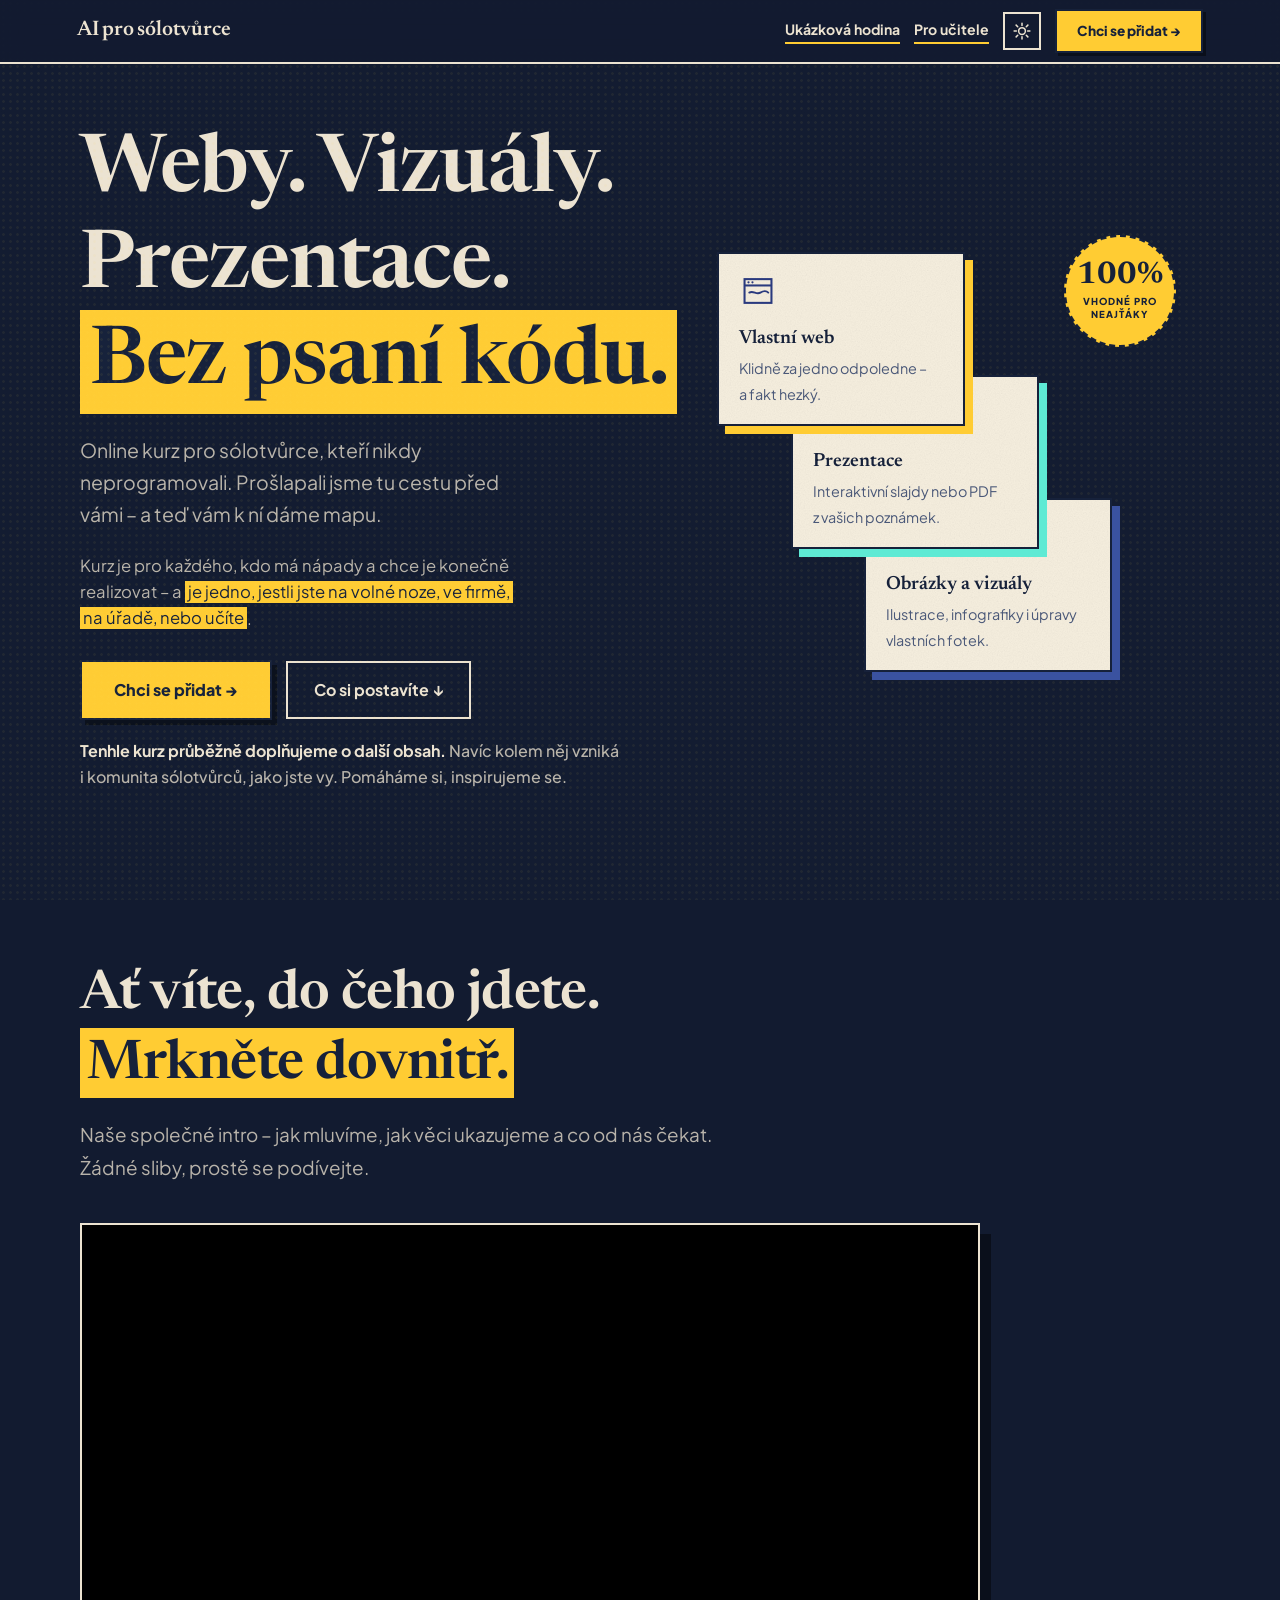
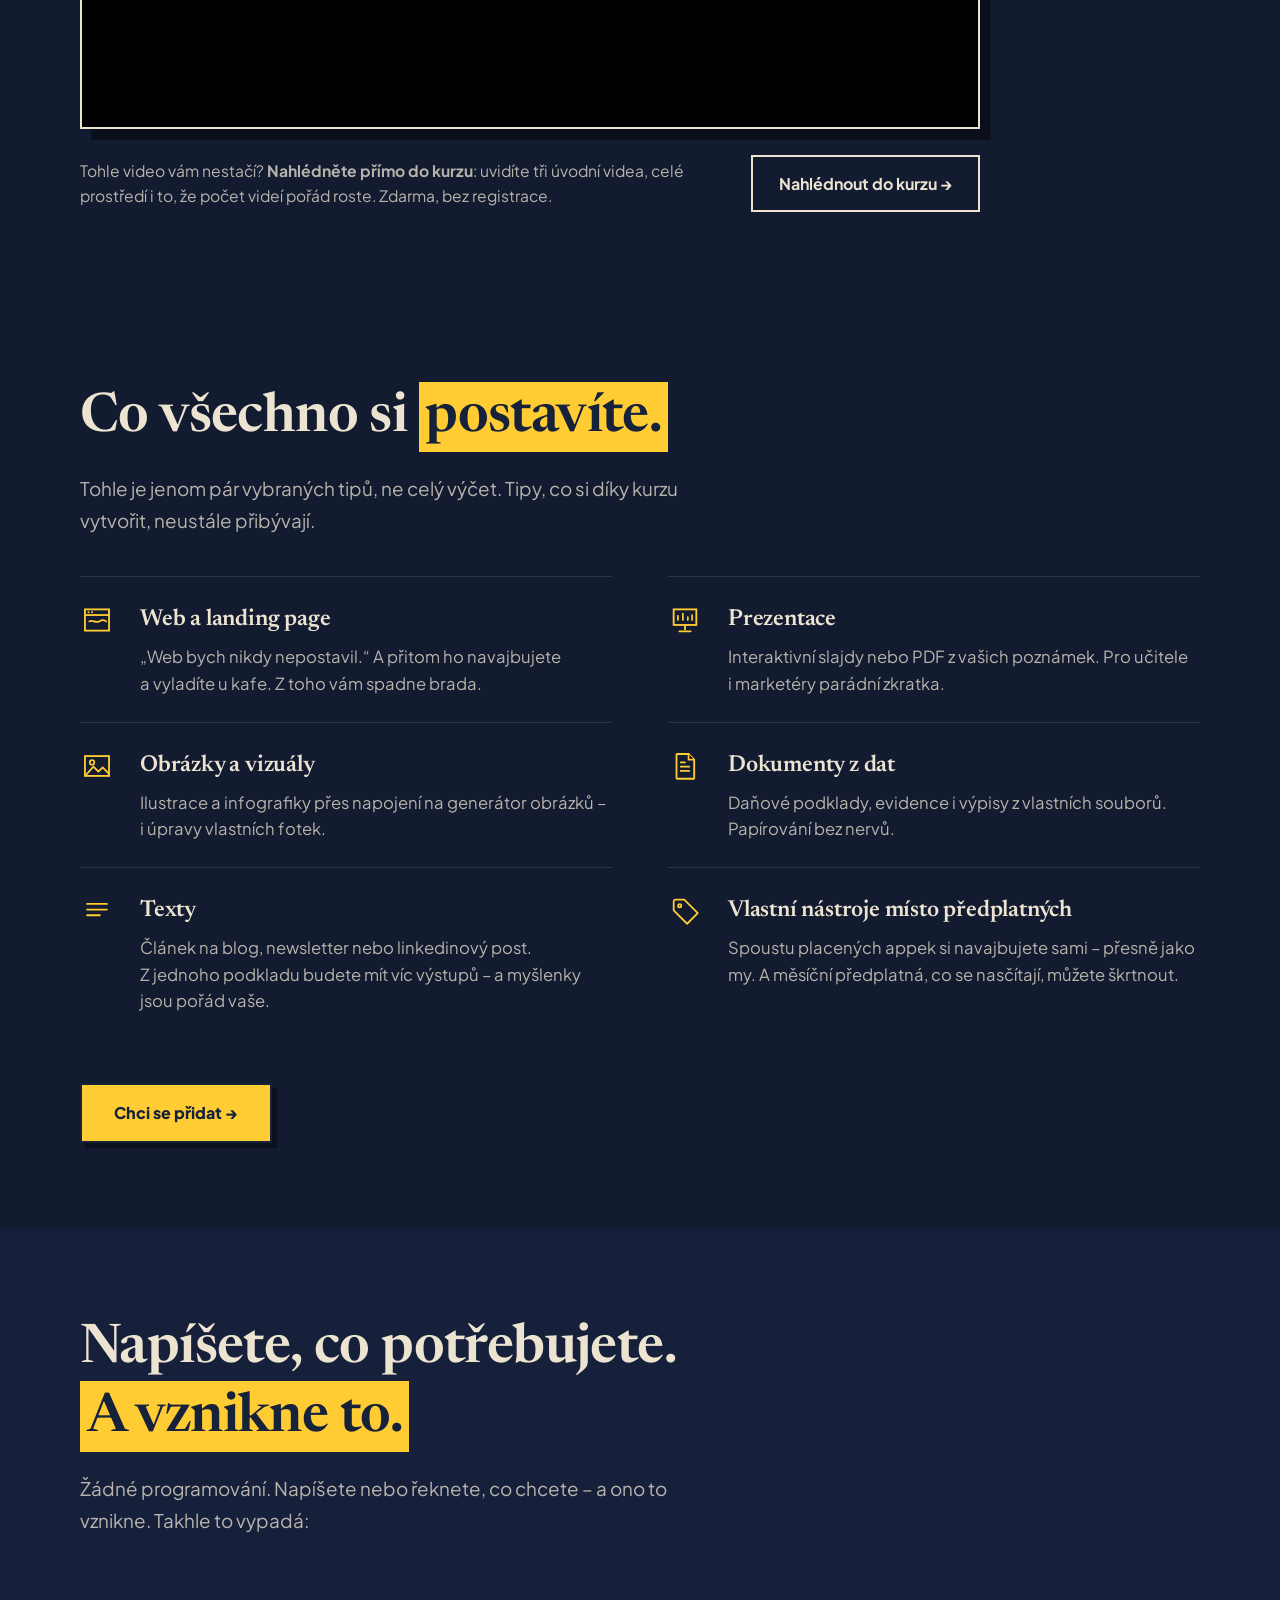
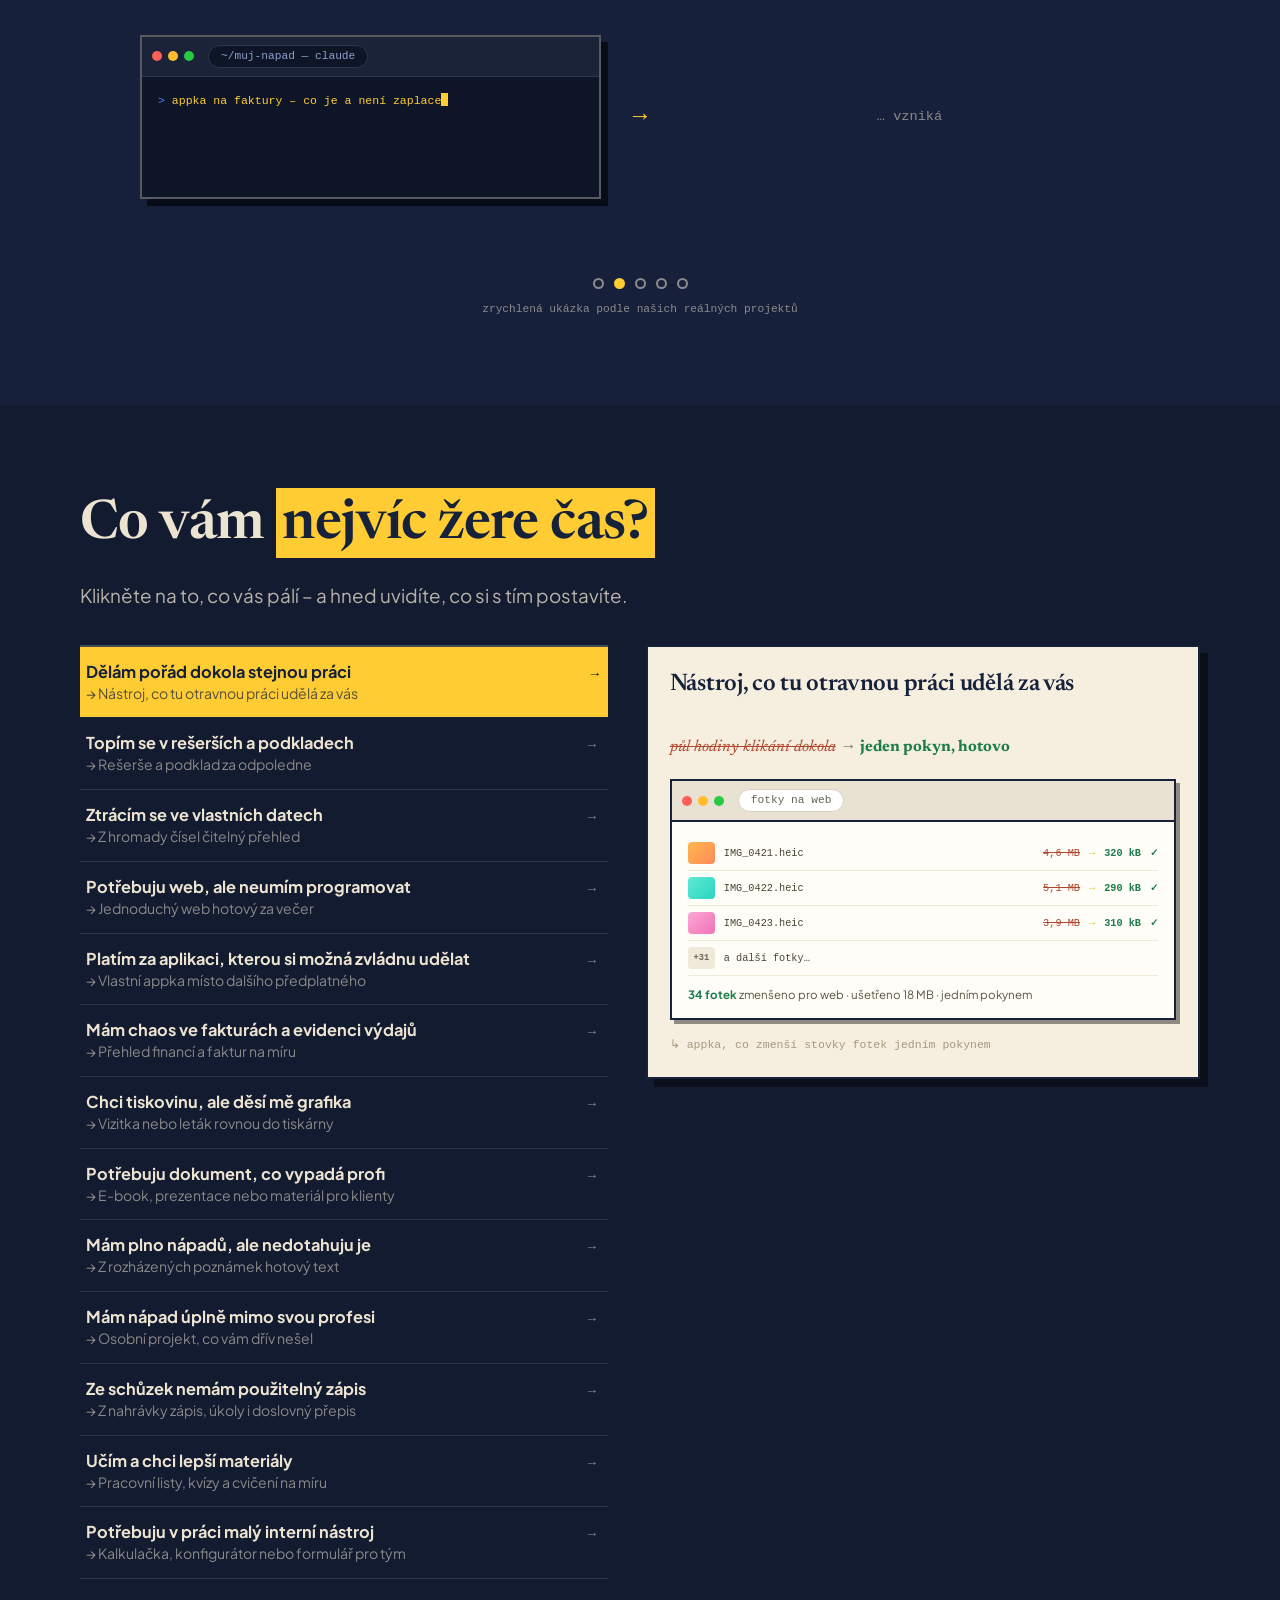
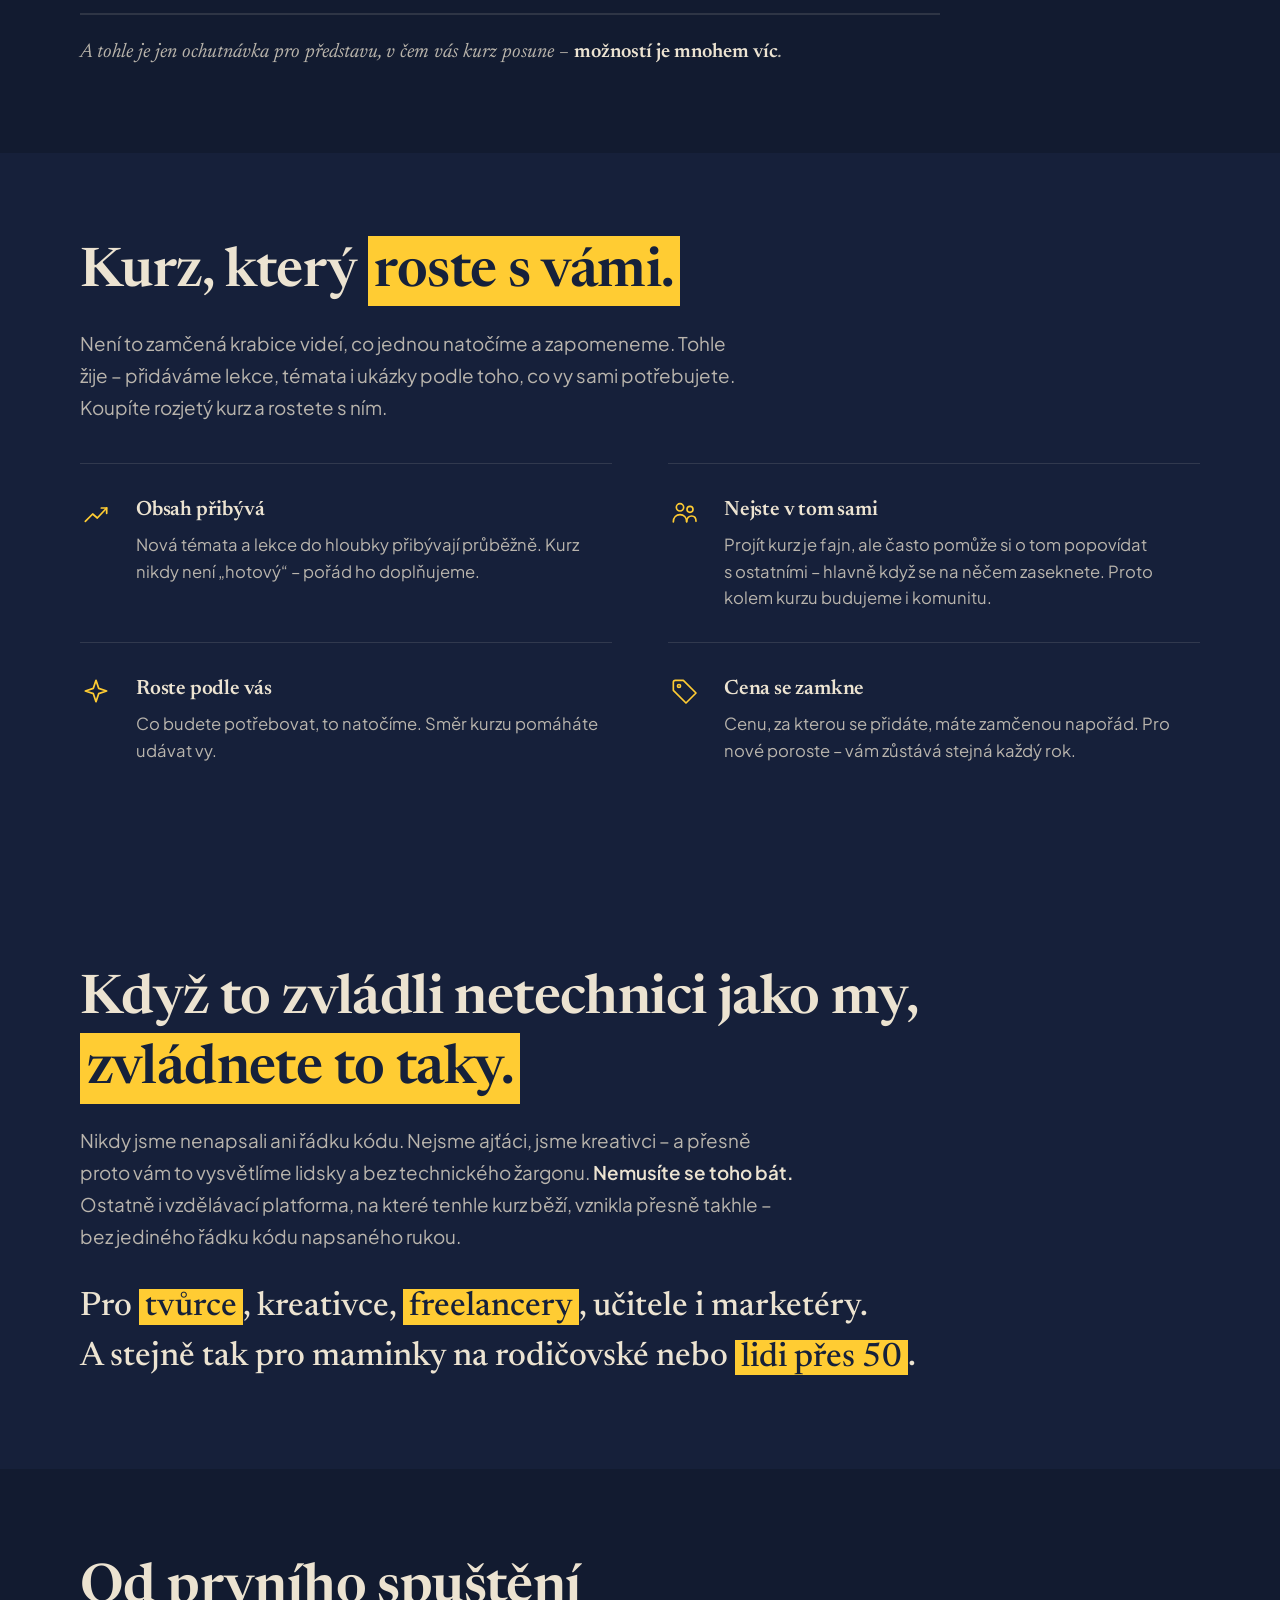
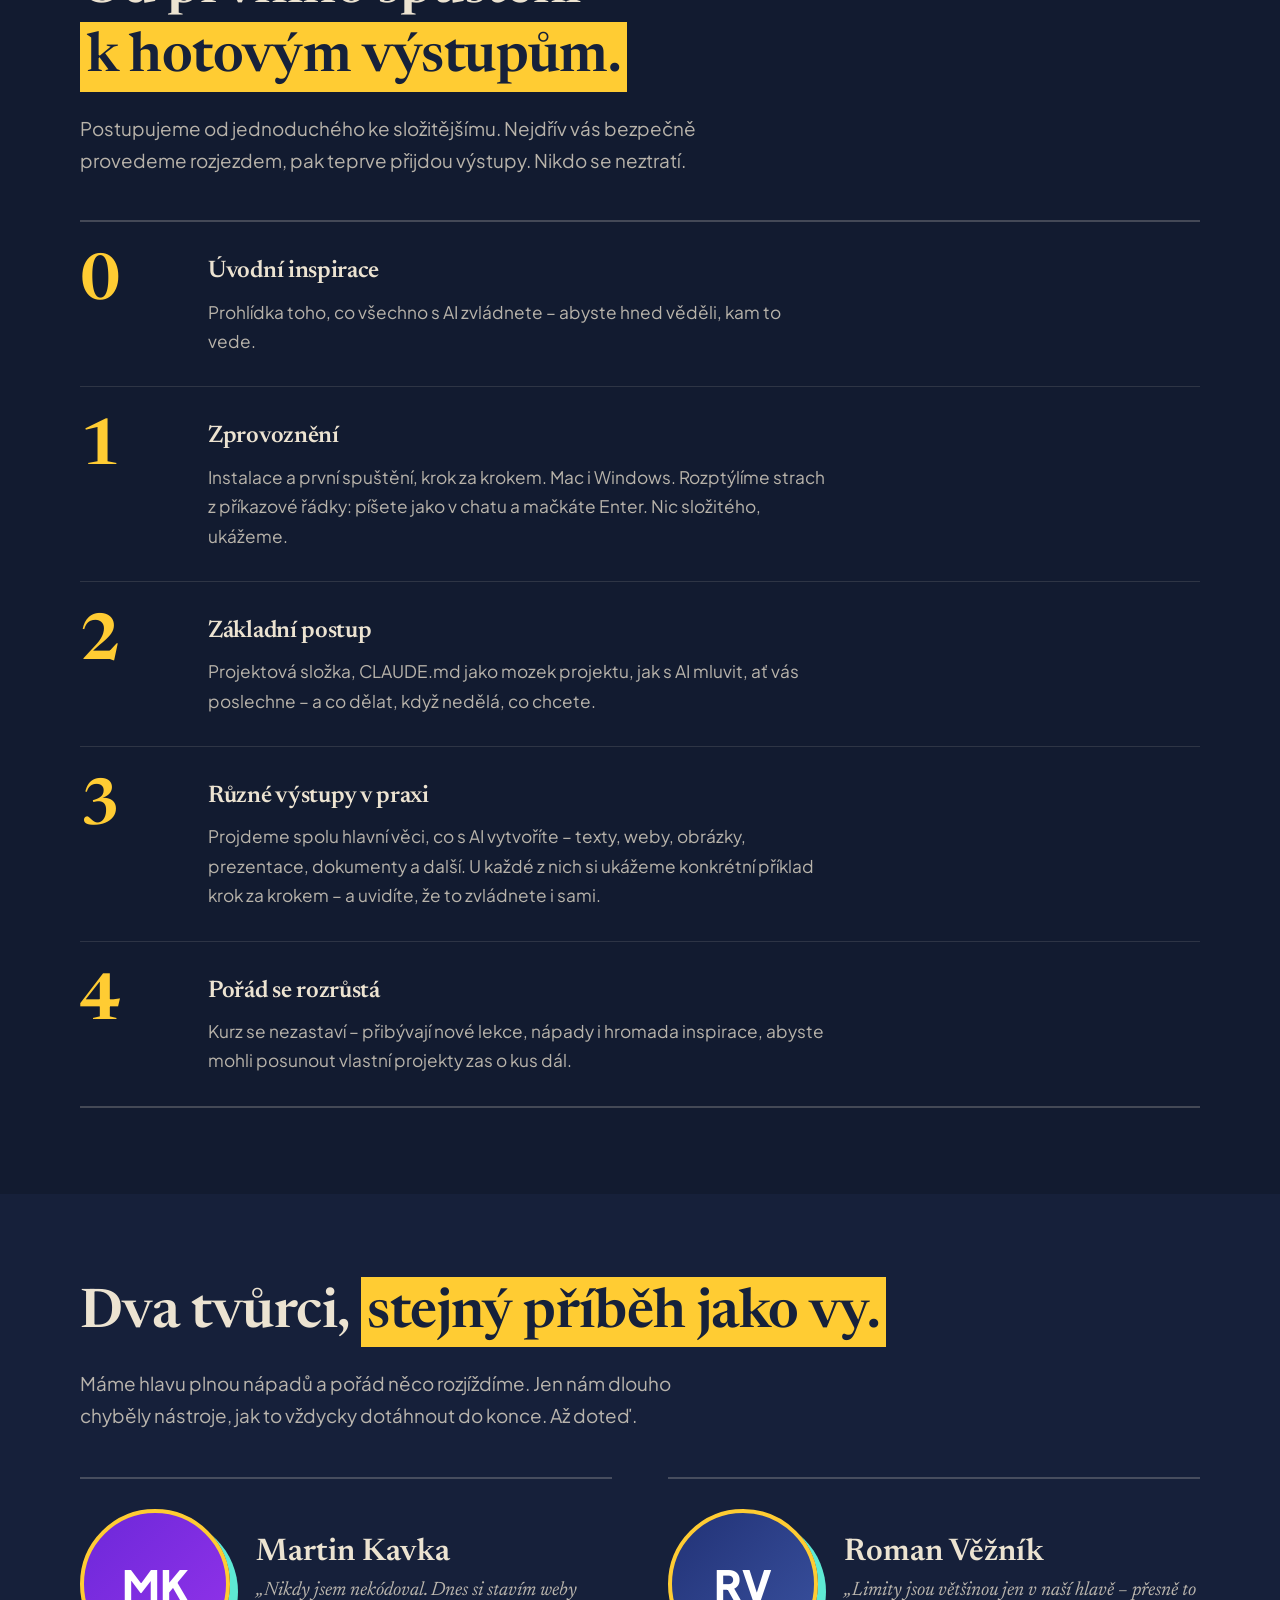
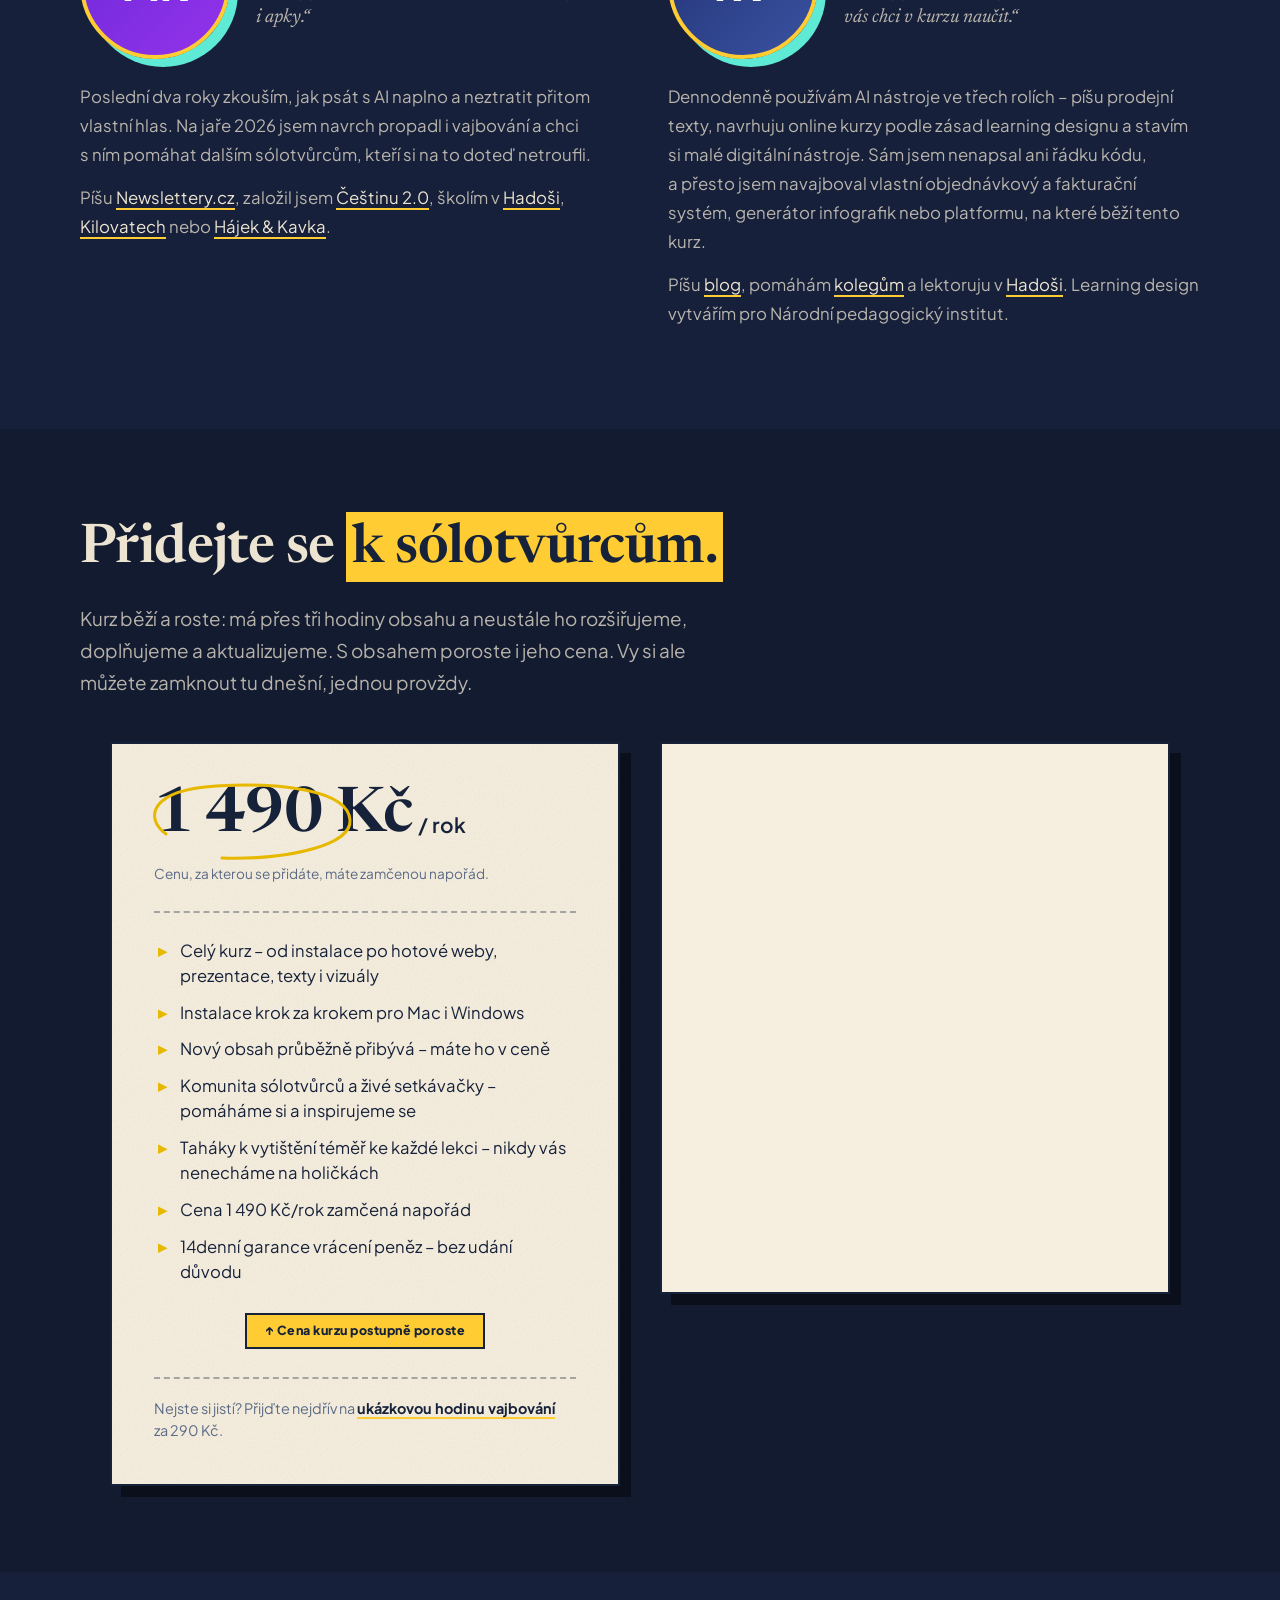
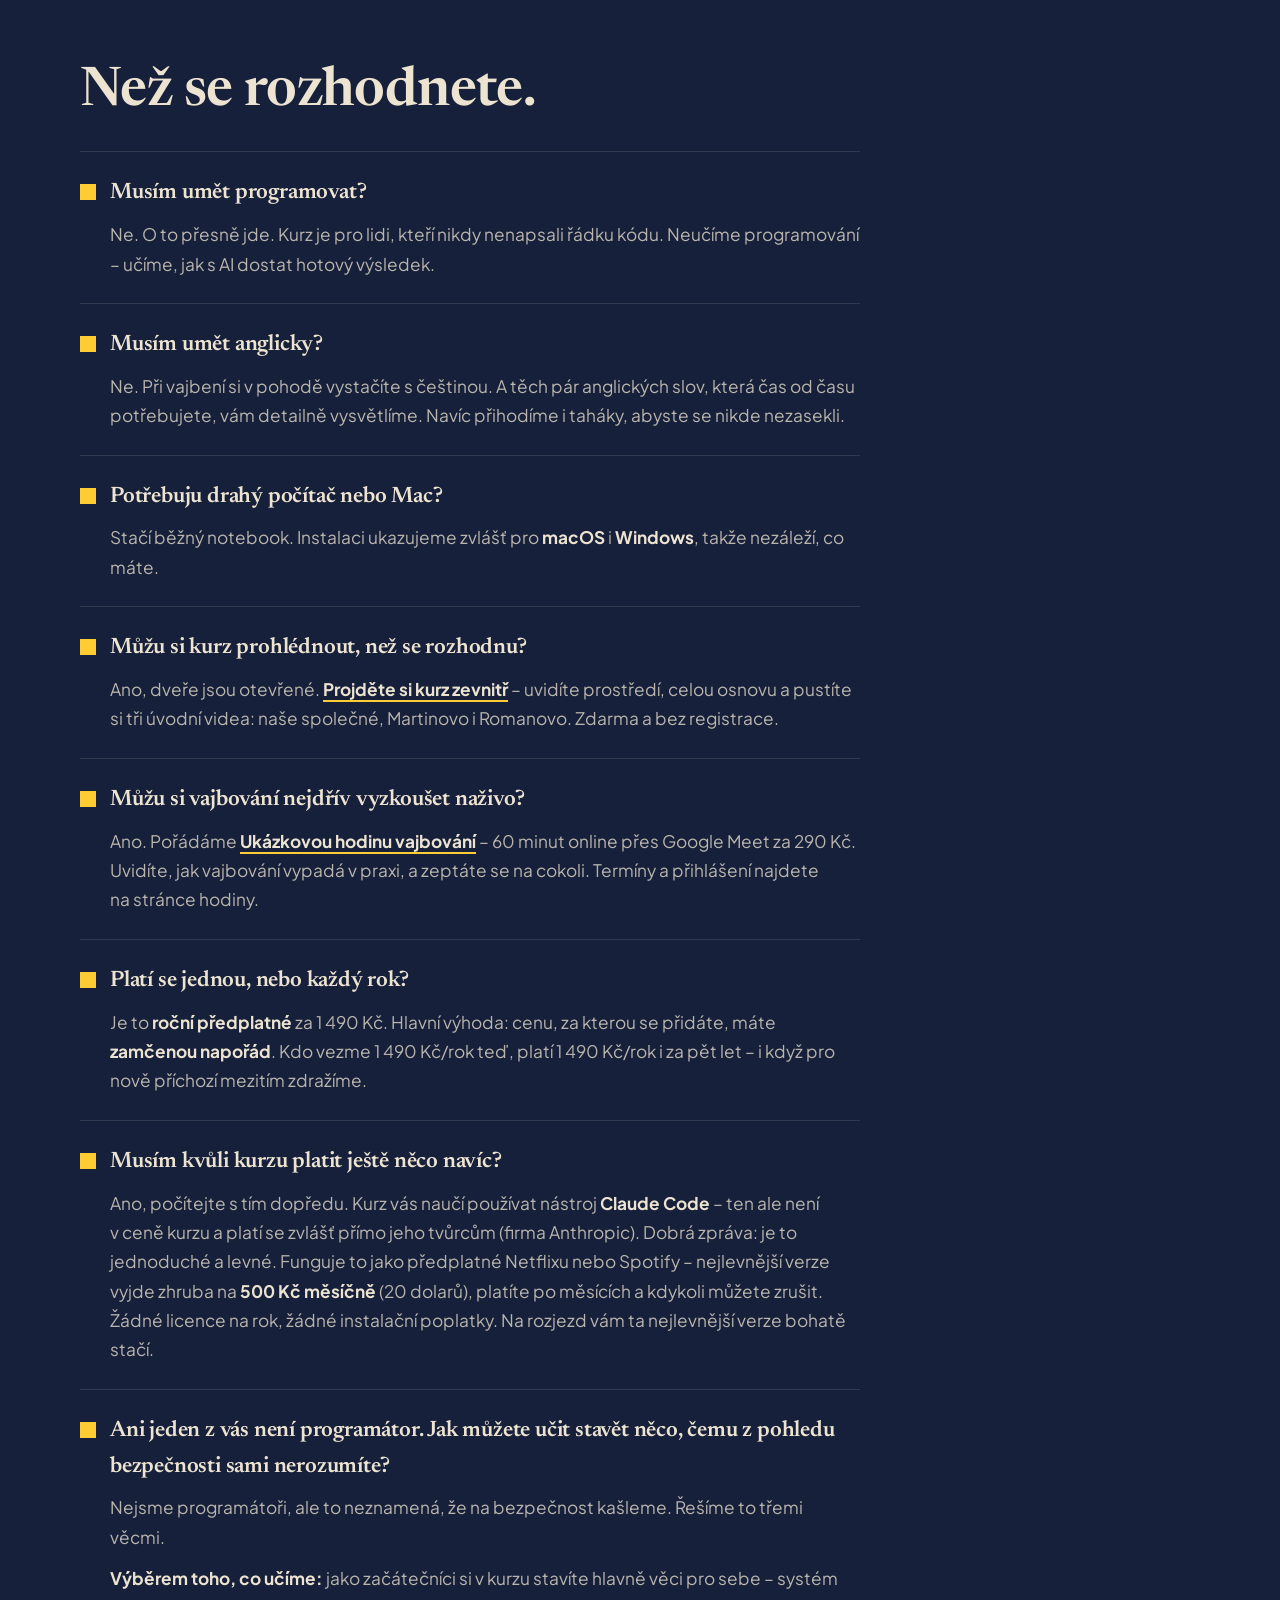
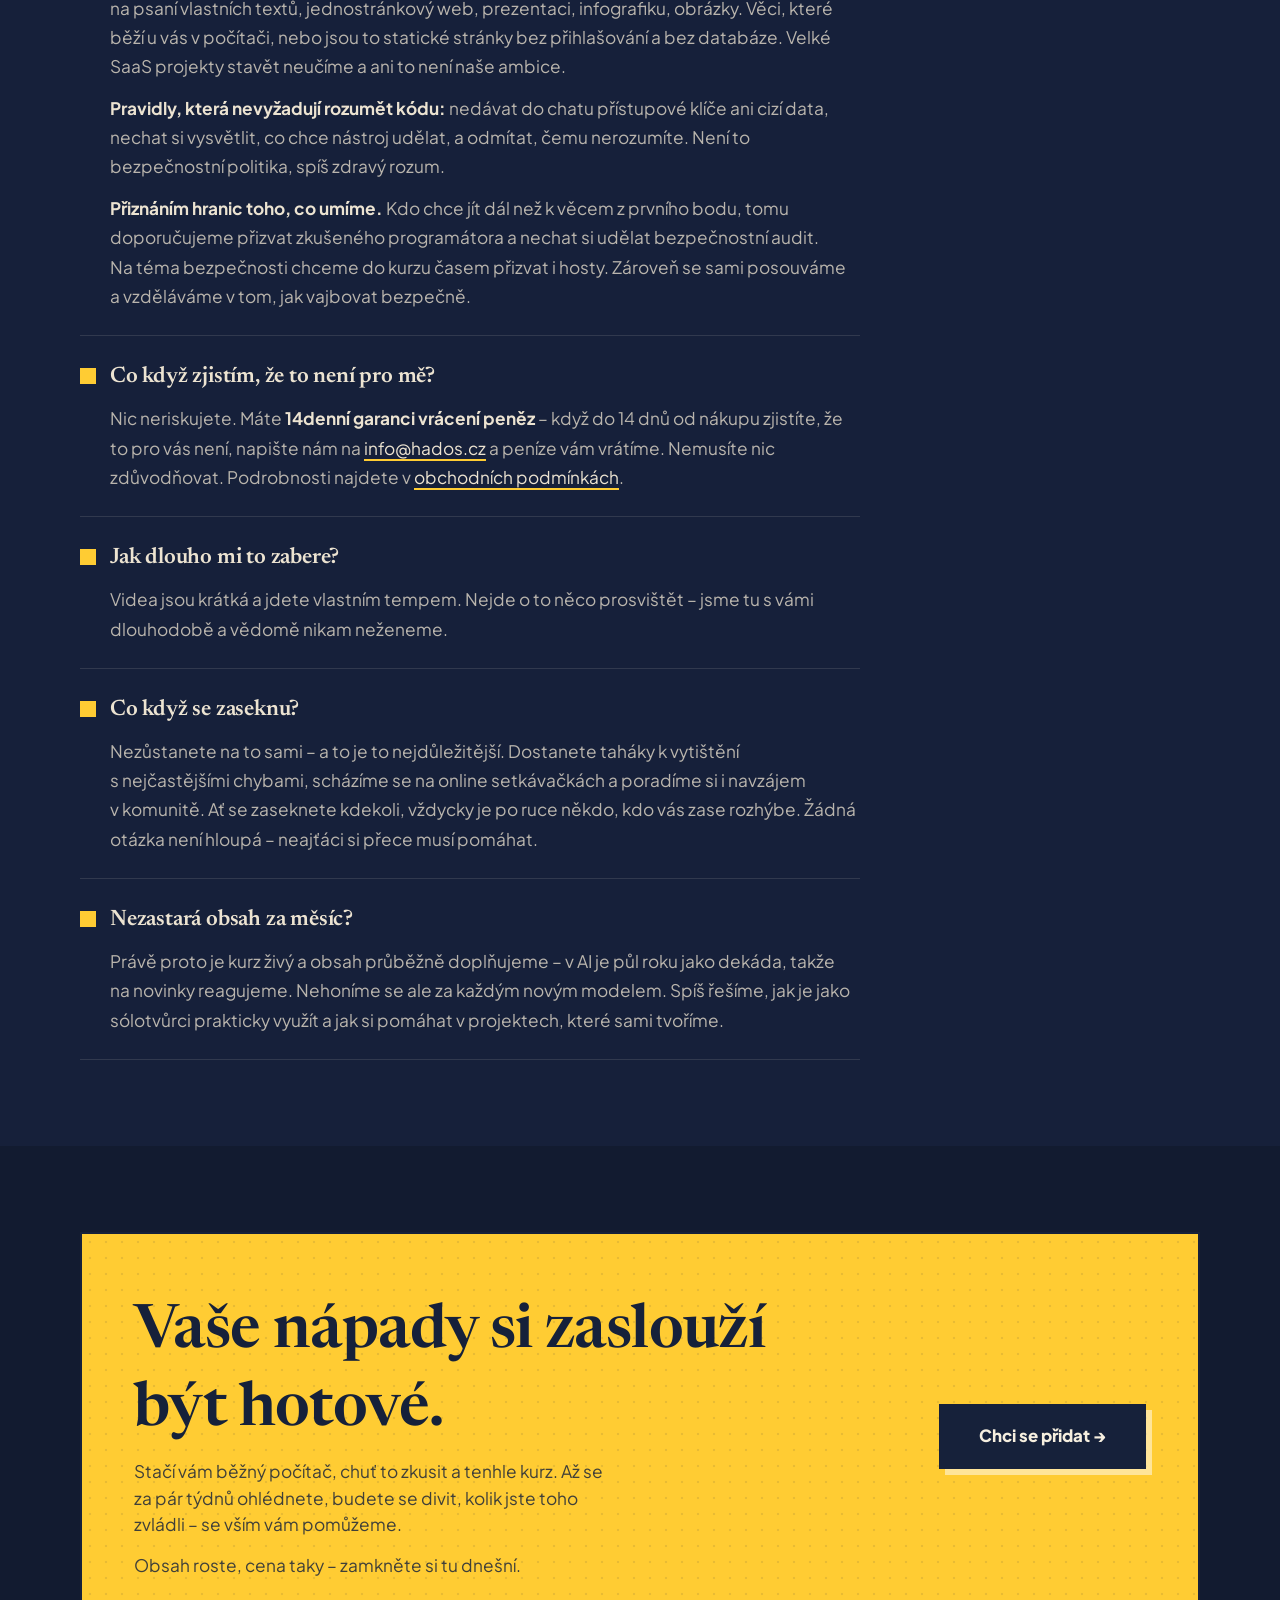
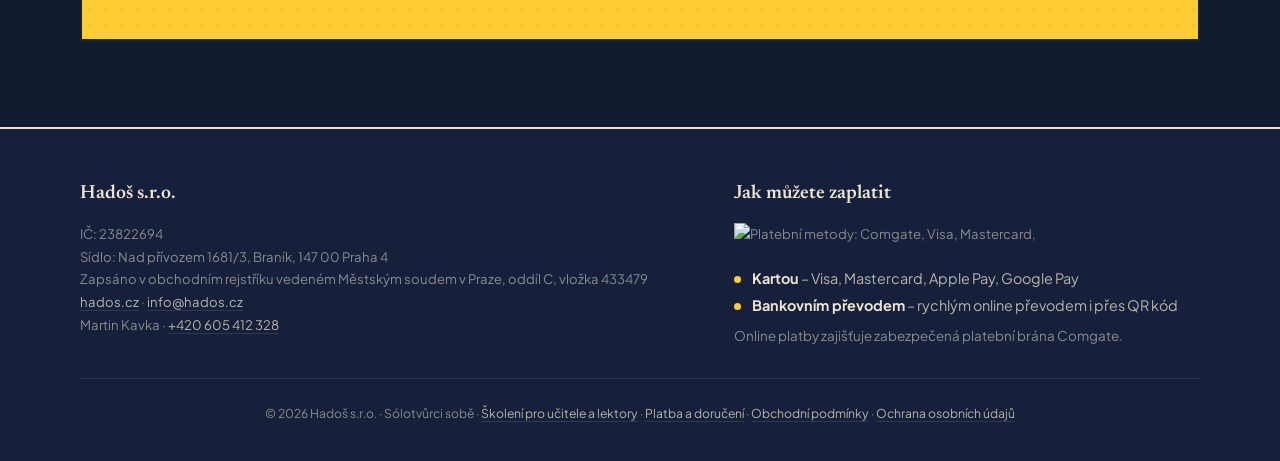
==== index.html @ 0158cd74 "HP: zvýraznění v textu jako žlutá fixa (ne podtržení); návratové stránky plateb zpět - <u> pod herem" ====
<!DOCTYPE html>
<html lang="cs">
<head>
  <meta charset="UTF-8" />
  <meta name="viewport" content="width=device-width, initial-scale=1.0" />
  <title>AI pro sólotvůrce – online kurz vibecodingu pro netechniky</title>
  <meta name="description" content="Online kurz AI pro sólotvůrce, kteří nikdy neprogramovali. Vytvoříte weby, prezentace i vizuály – bez psaní kódu. Mac i Windows, a k tomu komunita." />
  <meta name="author" content="Hadoš s.r.o." />
  <meta name="seznam-wmt" content="hsbuMjKmVEqEd6Bph0PxZRTEgH0pHJa7" />
  <meta name="theme-color" content="#121b30" />
  <link rel="icon" href="/favicon.svg" type="image/svg+xml" />
  <link rel="apple-touch-icon" href="/apple-touch-icon.png" />
  <link rel="canonical" href="https://solotvurci.cz" />
  <meta property="og:type" content="website" />
  <meta property="og:url" content="https://solotvurci.cz" />
  <meta property="og:title" content="AI pro sólotvůrce – online kurz vibecodingu pro netechniky" />
  <meta property="og:description" content="Weby. Aplikace. Prezentace. Vizuály. Bez psaní kódu. Online kurz pro sólotvůrce, kteří nikdy neprogramovali." />
  <meta property="og:locale" content="cs_CZ" />
  <meta property="og:site_name" content="AI pro sólotvůrce" />
  <meta property="og:image" content="https://solotvurci.cz/og-image.png" />
  <meta property="og:image:width" content="1200" />
  <meta property="og:image:height" content="630" />
  <meta property="og:image:alt" content="AI pro sólotvůrce – Weby. Prezentace. Vizuály. Aplikace. Bez psaní kódu." />
  <meta name="twitter:card" content="summary_large_image" />
  <meta name="twitter:title" content="AI pro sólotvůrce – online kurz vibecodingu pro netechniky" />
  <meta name="twitter:description" content="Weby. Aplikace. Prezentace. Vizuály. Bez psaní kódu. Online kurz pro sólotvůrce, kteří nikdy neprogramovali." />
  <meta name="twitter:image" content="https://solotvurci.cz/og-image.png" />
  <script type="application/ld+json">
  {
    "@context": "https://schema.org",
    "@type": "Course",
    "name": "AI pro sólotvůrce",
    "description": "Online kurz vibecodingu pro netechniky – s AI si bez psaní kódu vytvoříte weby, prezentace, vizuály i dokumenty.",
    "url": "https://solotvurci.cz/",
    "inLanguage": "cs",
    "provider": {
      "@type": "Organization",
      "name": "Hadoš s.r.o.",
      "url": "https://hados.cz",
      "email": "info@hados.cz"
    },
    "offers": {
      "@type": "Offer",
      "price": "1490",
      "priceCurrency": "CZK",
      "url": "https://solotvurci.cz/#predprodej",
      "availability": "https://schema.org/InStock"
    },
    "hasCourseInstance": {
      "@type": "CourseInstance",
      "courseMode": "Online",
      "instructor": [
        { "@type": "Person", "name": "Martin Kavka" },
        { "@type": "Person", "name": "Roman Věžník" }
      ]
    }
  }
  </script>
  <link rel="preconnect" href="https://fonts.googleapis.com" />
  <link rel="preconnect" href="https://fonts.gstatic.com" crossorigin />
  <link href="https://fonts.googleapis.com/css2?family=Newsreader:ital,opsz,wght@0,6..72,400;0,6..72,500;0,6..72,600;1,6..72,400;1,6..72,500&family=Plus+Jakarta+Sans:wght@400;500;600;700;800&display=swap" rel="stylesheet" />
  <style>
    *, *::before, *::after { box-sizing: border-box; margin: 0; padding: 0; }

    /* konstanty napříč režimy */
    :root {
      --ink:        #16213a;
      --blue:       #2a3a7e;
      --yellow:     #FFCC33;
      --yellow-dark:#e6b800;
      --disp: 'Newsreader', Georgia, serif;
      --body: 'Plus Jakarta Sans', -apple-system, BlinkMacSystemFont, sans-serif;
      --mono: ui-monospace, 'SF Mono', Menlo, Consolas, monospace;
      --grain: url("data:image/svg+xml,%3Csvg xmlns='http://www.w3.org/2000/svg' width='200' height='200'%3E%3Cfilter id='n'%3E%3CfeTurbulence type='fractalNoise' baseFrequency='0.8' numOctaves='2' stitchTiles='stitch'/%3E%3CfeColorMatrix type='saturate' values='0'/%3E%3C/filter%3E%3Crect width='100%25' height='100%25' filter='url(%23n)' opacity='0.22'/%3E%3C/svg%3E");
    }
    /* TMAVÝ režim (výchozí) */
    :root, :root[data-theme="dark"] {
      --bg:        #121b30;
      --bg-soft:   #16203a;
      --nav-bg:    rgba(18,27,48,0.84);
      --text:      #ece3d1;
      --text-soft: rgba(236,227,209,.76);
      --text-mut:  rgba(236,227,209,.55);
      --line:      rgba(244,236,221,.22);
      --line-soft: rgba(244,236,221,.12);
      --paper:     #f6efdf;   /* světlá karta na tmavém stole */
      --icon:      #FFCC33;
      --num:       #FFCC33;
      --shadow:    rgba(0,0,0,.42);
      --s1: #FFCC33;  --s2: #5eead4;  --s3: #3a52a0;
      --dot: #ffd24d;
    }
    /* SVĚTLÝ režim */
    :root[data-theme="light"] {
      --bg:        #fbf4e6;
      --bg-soft:   #f2e9d8;
      --nav-bg:    rgba(251,244,230,0.85);
      --text:      #16213a;
      --text-soft: #33405f;
      --text-mut:  #5b6a86;
      --line:      rgba(34,50,118,.30);
      --line-soft: rgba(34,50,118,.15);
      --paper:     #ffffff;   /* bílá karta na krémovém papíru */
      --icon:      #223276;
      --num:       #e6b800;
      --shadow:    rgba(22,33,58,.30);
      --s1: #223276;  --s2: #5eead4;  --s3: #e6b800;
      --dot: #223276;
    }

    html { scroll-behavior: smooth; }

    body {
      font-family: var(--body); line-height: 1.6; -webkit-font-smoothing: antialiased;
      background: var(--bg); color: var(--text); min-height: 100vh; overflow-x: hidden; position: relative;
    }
    /* RISO papírový šum */
    body::after {
      content: ''; position: fixed; inset: 0; z-index: 9999; pointer-events: none;
      opacity: .32; mix-blend-mode: overlay;
      background-image: var(--grain);
    }
    /* jemný halftone rastr přes celou stránku (riso) */
    body::before {
      content: ''; position: fixed; inset: 0; z-index: 9998; pointer-events: none;
      opacity: .06;
      background-image: radial-gradient(var(--dot) 1px, transparent 1.7px);
      background-size: 7px 7px;
    }

    h1, h2, h3, .price-big, .step-num, .nav-logo, .bio-name, .faq-q, footer h4 {
      font-family: var(--disp); font-optical-sizing: auto;
    }

    /* zvýraznění = fixa (ostré, lehce pootočené, plně obalí slovo i diakritiku) */
    .mark { position: relative; white-space: nowrap; color: var(--ink); padding: 0 .12em; }
    .mark::before {
      content: ''; position: absolute; z-index: -1;
      left: 0; right: 0; top: -.18em; bottom: -.12em;
      background: var(--yellow);
    }
    /* ručně kreslené pero */
    .hand { stroke: var(--yellow); fill: none; stroke-width: 3; stroke-linecap: round; stroke-linejoin: round; }
    .ann { font-family: var(--disp); font-style: italic; color: var(--text-soft); }

    /* ── NAV ─────────────────────── */
    nav {
      position: sticky; top: 0; z-index: 10001;
      background: var(--nav-bg);
      backdrop-filter: blur(12px); -webkit-backdrop-filter: blur(12px);
      border-bottom: 2px solid var(--text); padding: 0 6%;
      display: flex; align-items: center; justify-content: space-between; height: 64px;
    }
    .nav-right { display: flex; align-items: center; gap: 14px; }
    .theme-toggle {
      width: 38px; height: 38px; flex-shrink: 0;
      background: transparent; color: var(--text);
      border: 2px solid var(--text); cursor: pointer;
      display: inline-flex; align-items: center; justify-content: center;
      transition: background .15s, color .15s;
    }
    .theme-toggle:hover { background: var(--text); color: var(--bg); }
    .theme-toggle svg { width: 18px; height: 18px; }
    .theme-toggle .ic-moon { display: none; }
    :root[data-theme="light"] .theme-toggle .ic-sun  { display: none; }
    :root[data-theme="light"] .theme-toggle .ic-moon { display: block; }
    .nav-logo { font-weight: 600; font-size: 1.32rem; color: var(--text); white-space: nowrap; display: flex; align-items: baseline; gap: 7px; text-decoration: none; letter-spacing: -.2px; }
    .nav-logo .logo-mark { color: var(--yellow); font-size: 1.5rem; }
    .nav-logo small { font-family: var(--disp); font-style: italic; font-weight: 400; font-size: .92rem; color: var(--text-mut); }
    .nav-cta { background: var(--yellow); color: var(--ink); padding: 9px 20px; font-size: .85rem; font-weight: 800; text-decoration: none; border: 2px solid var(--ink); box-shadow: 3px 3px 0 var(--shadow); transition: transform .12s, box-shadow .12s; }
    .nav-link { color: var(--text); font-size: .88rem; font-weight: 700; text-decoration: none; border-bottom: 2px solid var(--yellow); padding-bottom: 1px; white-space: nowrap; }
    .nav-link:hover { color: var(--yellow); }
    :root[data-theme="light"] .nav-link:hover { color: var(--blue); }
    .nav-cta:hover { transform: translate(1.5px,1.5px); box-shadow: 1.5px 1.5px 0 var(--shadow); }

    /* ── BUTTONS (hranaté, tištěné) ─ */
    .btn-primary { background: var(--yellow); color: var(--ink); padding: 15px 32px; font-weight: 800; font-size: 1rem; text-decoration: none; display: inline-block; border: 2px solid var(--ink); box-shadow: 5px 5px 0 var(--shadow); transition: transform .12s, box-shadow .12s; }
    .btn-primary:hover { transform: translate(2px,2px); box-shadow: 3px 3px 0 var(--shadow); }
    .btn-ghost { background: transparent; color: var(--text); padding: 14px 26px; font-weight: 700; font-size: 1rem; text-decoration: none; display: inline-block; border: 2px solid var(--text); transition: background .15s, color .15s; }
    .btn-ghost:hover { background: var(--text); color: var(--bg); }

    h2 { font-size: clamp(2.2rem, 5vw, 3.4rem); font-weight: 600; letter-spacing: -.6px; line-height: 1.28; margin-bottom: 18px; color: var(--text); max-width: 900px; }
    .lead { font-size: 1.18rem; max-width: 660px; margin-bottom: 0; line-height: 1.7; color: var(--text-soft); }

    /* position+z-index: vlastní stacking context, ať žlutý pruh .mark (z-index:-1)
       neutíká pod barevné pozadí sekce */
    .section { padding: 86px 6%; position: relative; z-index: 0; }
    .section-inner { max-width: 1120px; margin: 0 auto; }

    /* ── HERO ────────────────────── */
    .hero { padding: 60px 6% 86px; position: relative; }
    .hero-grid { max-width: 1120px; margin: 0 auto; display: grid; grid-template-columns: 1.05fr .95fr; gap: 40px; align-items: center; }
    @media (max-width: 880px) { .hero-grid { grid-template-columns: 1fr; gap: 20px; } }

    .hero-tag { display: inline-block; font-family: var(--disp); font-style: italic; font-size: 1.25rem; color: var(--yellow); margin-bottom: 18px; }
    .hero h1 { font-size: clamp(2.8rem, 7vw, 5rem); font-weight: 600; line-height: 1.2; letter-spacing: -1px; color: var(--text); margin-bottom: 22px; }
    .hero h1 .line { display: block; }
    /* nejužší telefony (320 px): žlutě podtržené části nadpisů se nelámou, při plné velikosti přetékaly přes okraj */
    @media (max-width: 340px) { .hero h1 { font-size: 2.5rem; } h2 { font-size: 1.8rem; } }
    .hero-sub { font-size: clamp(1.05rem, 2.2vw, 1.22rem); color: var(--text-soft); max-width: 460px; line-height: 1.65; margin-bottom: 30px; }
    .hero-cta-row { display: flex; align-items: center; gap: 14px; flex-wrap: wrap; margin-bottom: 18px; }
    .hero-meta { font-size: 1rem; color: var(--text-soft); font-weight: 500; }
    .hero-meta b { color: var(--text); font-weight: 700; }

    /* collage – papírové vzorky, ostré rohy, soutiskové stíny */
    .collage { position: relative; height: 410px; }
    @media (max-width: 880px) { .collage { height: 360px; margin-top: 8px; } }
    .sample { position: absolute; background: var(--paper); color: var(--ink); padding: 18px 20px; width: 248px; border: 2px solid var(--ink); }
    /* tištěná zrnitost na papírových kartách */
    .sample::after, .ticket::after { content: ''; position: absolute; inset: 0; pointer-events: none; background-image: var(--grain); mix-blend-mode: multiply; opacity: .6; }
    .sample > *, .ticket > * { position: relative; z-index: 1; }
    .sample .ic { width: 38px; height: 38px; margin-bottom: 8px; color: var(--blue); }
    .sample b { display: block; font-family: var(--disp); font-size: 1.2rem; font-weight: 600; color: var(--ink); }
    .sample span { font-size: .9rem; color: #4a5878; line-height: 1.5; }
    .sample-1 { top: 0;   left: 0;    z-index: 4; box-shadow: 8px 8px 0 var(--s1); }
    .sample-2 { top: 30%; left: 16%;  z-index: 3; box-shadow: 8px 8px 0 var(--s2); }
    .sample-3 { top: 60%; left: 32%;  z-index: 2; box-shadow: 8px 8px 0 var(--s3); }
    .sample:hover { transform: translateY(-3px); transition: transform .2s; z-index: 9; }

    .stamp { position: absolute; top: -4%; right: 0; z-index: 6; width: 112px; height: 112px; border-radius: 50%; background: var(--yellow); border: 2.5px dashed var(--ink); display: flex; flex-direction: column; align-items: center; justify-content: center; text-align: center; color: var(--ink); line-height: 1; }
    .stamp b { font-family: var(--disp); font-weight: 700; font-size: 1.95rem; line-height: .9; }
    .stamp small { font-size: .6rem; letter-spacing: 1px; text-transform: uppercase; margin-top: 5px; font-weight: 800; line-height: 1.3; }
    .stamp-m { display: none; }
    @media (max-width: 880px) {
      .collage { display: none; }
      .stamp-m { display: flex; position: static; float: right; width: 96px; height: 96px; margin: 0 0 10px 16px; }
      .stamp-m b { font-size: 1.6rem; }
      .stamp-m small { font-size: .5rem; letter-spacing: .5px; margin-top: 3px; }
    }


    /* ── INDEX (rejstřík výstupů) ── */
    .index { display: grid; grid-template-columns: 1fr 1fr; gap: 0 56px; margin-top: 4px; }
    @media (max-width: 720px) { .index { grid-template-columns: 1fr; } }
    .irow { display: grid; grid-template-columns: 42px 1fr; gap: 18px; align-items: start; padding: 24px 0; border-top: 1px solid var(--line-soft); }
    .irow .ic { width: 34px; height: 34px; color: var(--icon); margin-top: 2px; }
    .irow h3 { font-size: 1.45rem; font-weight: 600; color: var(--text); margin-bottom: 6px; letter-spacing: -.2px; }
    .irow p { font-size: 1.04rem; color: var(--text-soft); line-height: 1.6; }
    .index-cta { margin-top: 44px; display: flex; align-items: center; gap: 22px; flex-wrap: wrap; }
    .index-cta .ann { font-size: 1.2rem; }

    /* ── PRO KOHO ──────────────────── */
    .who { font-size: 1.18rem; color: var(--text-soft); line-height: 1.7; max-width: 720px; margin-bottom: 30px; }
    .who strong { color: var(--text); font-weight: 600; }
    .rolesline { font-size: clamp(1.4rem, 3.4vw, 2.1rem); font-family: var(--disp); font-weight: 500; line-height: 1.5; color: var(--text); max-width: 880px; }
    /* zvýraznění bez odkazu = tah fixou za textem (odkazy v textu mají 2px podtržení, nesmí to splývat) */
    .rolesline u, .hero-persona u { text-decoration: none; background: var(--yellow); color: var(--ink); padding: .02em .18em; box-decoration-break: clone; -webkit-box-decoration-break: clone; }

    /* ── OSNOVA ──────────────────── */
    .steps { display: flex; flex-direction: column; }
    .step { display: grid; grid-template-columns: 100px 1fr; gap: 28px; align-items: start; padding: 30px 0; border-top: 1px solid var(--line-soft); }
    .step:first-child { border-top: 2px solid var(--line); }
    .step:last-child { border-bottom: 2px solid var(--line); }
    @media (max-width: 620px) { .step { grid-template-columns: 56px 1fr; gap: 18px; } }
    .step-num { font-size: clamp(2.8rem, 6vw, 4rem); font-weight: 600; line-height: 1; color: var(--num); }
    .step h3 { font-size: 1.5rem; font-weight: 600; color: var(--text); margin-bottom: 7px; letter-spacing: -.3px; }
    .step p { font-size: 1.08rem; color: var(--text-soft); line-height: 1.7; max-width: 620px; }
    .steps-note { margin-top: 28px; max-width: 720px; font-size: 1.02rem; color: var(--text-soft); line-height: 1.7; padding-left: 20px; border-left: 5px solid var(--yellow); font-family: var(--disp); font-style: italic; }
    .steps-note strong { color: var(--text); font-style: normal; }

    /* ── AUTOŘI (editorial, bez karet) ── */
    .bios { display: grid; grid-template-columns: 1fr 1fr; gap: 56px; }
    @media (max-width: 720px) { .bios { grid-template-columns: 1fr; gap: 48px; } }
    .bio { border-top: 2px solid var(--line); padding-top: 30px; }
    .bio-head { display: flex; gap: 26px; align-items: center; margin-bottom: 24px; }
    .bio-photo { width: 150px; height: 150px; border-radius: 50%; object-fit: cover; flex-shrink: 0; border: 4px solid var(--yellow); box-shadow: 8px 8px 0 var(--s2); }
    @media (max-width: 460px) { .bio-photo { width: 120px; height: 120px; } }
    .bio-name { font-size: 1.95rem; font-weight: 600; color: var(--text); line-height: 1.05; margin-bottom: 8px; }
    .bio-kicker { font-family: var(--disp); font-style: italic; font-size: 1.22rem; color: var(--text-soft); line-height: 1.38; }
    .bio p { font-size: 1.05rem; color: var(--text-soft); line-height: 1.72; margin-bottom: 14px; }
    .bio p strong { color: var(--text); font-weight: 600; }
    .bio-role { font-size: 1.05rem; color: var(--text); }
    .bio-links { margin-top: 18px; font-size: .98rem; font-weight: 600; }
    .bio-links a { color: var(--text-soft); text-decoration: none; border-bottom: 2px solid var(--line); margin-right: 18px; padding-bottom: 2px; }
    .bio-links a:hover { color: var(--yellow); border-color: var(--yellow); }
    .bio p a { color: var(--text); text-decoration: none; border-bottom: 2px solid var(--yellow); }
    .bio p a:hover { color: var(--yellow); }

    /* ── PŘEDPRODEJ (ticket, hranatý) ── */
    /* Předprodej – dva sloupce: vlevo cenový lístek, vpravo embed formuláře (Roman 2026-06-17). */
    .predprodej-cols { display: grid; grid-template-columns: 1fr 1fr; gap: 40px; align-items: start; max-width: 1060px; margin: 0 auto; text-align: left; }
    .predprodej-cols .ticket { max-width: none; }
    .embed-card { background: var(--paper); color: var(--ink); border: 2px solid var(--ink); box-shadow: 11px 11px 0 var(--shadow); padding: 14px; position: relative; }
    .embed-card #benosaurus-form { display: block; min-height: 520px; background: transparent; }
    @media (max-width: 880px) { .predprodej-cols { grid-template-columns: 1fr; gap: 30px; } }
    .ticket { max-width: 520px; background: var(--paper); color: var(--ink); padding: 42px; position: relative; border: 2px solid var(--ink); box-shadow: 11px 11px 0 var(--shadow); }
    .ticket-stamp { position: absolute; top: -16px; right: 26px; background: var(--yellow); color: var(--ink); border: 2px solid var(--ink); font-size: .68rem; font-weight: 800; letter-spacing: 1px; text-transform: uppercase; padding: 6px 16px; }
    .price-wrap { position: relative; display: inline-block; margin-bottom: 6px; }
    .price-row { display: flex; align-items: baseline; gap: 12px; }
    .price-big { font-weight: 600; font-size: 3.9rem; line-height: 1; color: var(--ink); letter-spacing: -1px; }
    .price-per { font-size: 1.3rem; font-weight: 600; color: var(--ink); align-self: flex-end; margin-bottom: .5rem; margin-left: -6px; }
    .price-was { font-size: 1.15rem; color: #5b6a86; text-decoration: line-through; opacity: .8; }
    .price-circle { position: absolute; left: -16px; top: -12px; width: 220px; height: 96px; pointer-events: none; }
    .price-circle path { stroke: var(--yellow-dark); }
    .price-note { font-size: .85rem; color: #5b6a86; margin: 8px 0 26px; padding-bottom: 26px; border-bottom: 2px dashed rgba(22,33,58,.35); }
    /* ticket je vždy papír (světlý v obou tématech), proto stejné pevné barvy jako .price-note */
    .price-try { font-size: .9rem; color: #5b6a86; margin-top: 0; padding-top: 18px; border-top: 2px dashed rgba(22,33,58,.35); line-height: 1.55; }
    .price-try a { color: var(--ink); font-weight: 700; text-decoration: none; border-bottom: 2px solid var(--yellow); }
    .price-try a:hover { color: var(--blue); }
    .price-list { list-style: none; padding: 0; margin: 0 0 28px; }
    .price-list li { position: relative; padding-left: 26px; margin-bottom: 12px; font-size: 1.04rem; color: var(--ink); line-height: 1.5; }
    .price-list li::before { content: '▸'; position: absolute; left: 4px; top: 0; color: var(--yellow-dark); font-weight: 800; }
    .price-rising { text-align: center; margin: 0 0 28px; }
    .price-rising-badge { display: inline-block; background: var(--yellow); color: var(--ink); font-size: .78rem; font-weight: 800; letter-spacing: .5px; padding: 6px 18px; border: 2px solid var(--ink); }
    .btn-buy { display: block; width: 100%; text-align: center; background: var(--ink); color: var(--paper); padding: 16px; font-weight: 800; font-size: 1.02rem; text-decoration: none; border: 2px solid var(--ink); box-shadow: 5px 5px 0 var(--yellow); transition: transform .12s, box-shadow .12s; }
    .btn-buy:hover { transform: translate(2px,2px); box-shadow: 3px 3px 0 var(--yellow); }
    .price-sub { font-size: .82rem; color: #5b6a86; margin-top: 16px; text-align: center; line-height: 1.6; }

    /* ── FAQ ─────────────────────── */
    .faq { max-width: 780px; }
    .faq-item { border-top: 1px solid var(--line-soft); padding: 24px 0; }
    .faq-item:last-child { border-bottom: 1px solid var(--line-soft); }
    .faq-q { display: flex; gap: 14px; align-items: baseline; font-size: 1.4rem; font-weight: 600; color: var(--text); margin-bottom: 8px; letter-spacing: -.2px; }
    .faq-q .q { flex-shrink: 0; width: 16px; height: 16px; background: var(--yellow); display: inline-block; transform: translateY(2px); }
    .faq-a { font-size: 1.08rem; color: var(--text-soft); line-height: 1.7; padding-left: 30px; }
    .faq-a a { color: var(--text); text-decoration: none; border-bottom: 2px solid var(--yellow); }
    .faq-a a:hover { color: var(--yellow); }
    .faq-a strong { color: var(--text); }
    .faq-a + .faq-a { margin-top: 12px; }

    /* ── CTA (plochý žlutý blok, vlevo) ── */
    .cta-section { padding: 86px 6%; }
    .cta-box { max-width: 1120px; margin: 0 auto; background: var(--yellow); color: var(--ink); padding: 60px 52px; position: relative; overflow: hidden; border: 2px solid var(--ink); }
    .cta-box::before { content: ''; position: absolute; inset: 0; opacity: .1; pointer-events: none; background-image: radial-gradient(var(--ink) 1.3px, transparent 1.6px); background-size: 16px 16px; }
    .cta-grid { position: relative; z-index: 1; display: grid; grid-template-columns: 1fr auto; gap: 32px; align-items: center; }
    @media (max-width: 720px) { .cta-grid { grid-template-columns: 1fr; gap: 24px; } }
    .cta-box h2 { color: var(--ink); margin-bottom: 8px; max-width: 720px; font-size: clamp(2.4rem, 5.4vw, 3.8rem); }
    .cta-box p { font-size: 1.08rem; color: rgba(22,33,58,.82); max-width: 480px; line-height: 1.55; }
    .btn-cta-dark { background: var(--ink); color: var(--paper); padding: 17px 38px; font-weight: 800; font-size: 1.05rem; text-decoration: none; display: inline-block; border: 2px solid var(--ink); box-shadow: 6px 6px 0 rgba(255,255,255,.5); white-space: nowrap; transition: transform .12s, box-shadow .12s; }
    .btn-cta-dark:hover { transform: translate(2px,2px); box-shadow: 4px 4px 0 rgba(255,255,255,.5); }
    .cta-note { font-size: .82rem; color: rgba(22,33,58,.65); margin-top: 14px; }

    /* ── FOOTER ──────────────────── */
    footer { background: var(--bg-soft); padding: 48px 6% 36px; font-size: .82rem; color: var(--text-mut); line-height: 1.75; border-top: 2px solid var(--text); }
    footer .footer-inner { max-width: 1120px; margin: 0 auto; display: grid; grid-template-columns: 1.3fr 1fr; gap: 48px; }
    @media (max-width: 720px) { footer .footer-inner { grid-template-columns: 1fr; gap: 24px; } }
    footer .footer-inner > div { min-width: 0; } /* jinak lišta s logy (320 px) roztáhne sloupec přes okraj úzkého telefonu */
    footer h4 { color: var(--text); font-size: 1.2rem; font-weight: 600; margin-bottom: 12px; }
    .pay-logos { position: relative; display: inline-block; width: 320px; max-width: 100%; border-bottom: none; margin-bottom: 14px; }
    .pay-bar { width: 100%; height: auto; display: block; }
    .pay-comgate { position: absolute; left: 0; top: 0; height: 100%; width: 30%; border-bottom: none; }
    .pay-comgate:hover { opacity: .7; }
    .pay-bar-light { display: none; }
    :root[data-theme="light"] .pay-bar-dark { display: none; }
    :root[data-theme="light"] .pay-bar-light { display: block; }
    .pay-methods { list-style: none; margin: 0 0 10px; padding: 0; display: grid; gap: 6px; }
    .pay-methods li { font-size: .9rem; color: var(--text-soft); line-height: 1.45; padding-left: 18px; position: relative; }
    .pay-methods li::before { content: ""; position: absolute; left: 0; top: .5em; width: 7px; height: 7px; border-radius: 50%; background: var(--yellow); }
    .pay-methods strong { color: var(--text); font-weight: 700; }
    .pay-foot { font-size: .84rem; color: var(--text-mut); line-height: 1.5; }
    footer a { color: var(--text-soft); text-decoration: none; border-bottom: 1px solid var(--line-soft); }
    footer a:hover { color: var(--yellow); border-color: var(--yellow); }
    footer .footer-meta { max-width: 1120px; margin: 32px auto 0; padding-top: 24px; border-top: 1px solid var(--line-soft); font-size: .76rem; color: var(--text-mut); text-align: center; }

    /* ── VIDEO ───────────────────── */
    .video { max-width: 900px; margin-top: 8px; }
    .peek { max-width: 900px; margin-top: 26px; display: flex; align-items: center; justify-content: space-between; gap: 16px 28px; flex-wrap: wrap; }
    .peek p { margin: 0; color: var(--text-soft); font-size: .98rem; line-height: 1.55; flex: 1 1 380px; }
    .peek .btn-ghost { white-space: nowrap; }
    .video iframe, .video video { width: 100%; aspect-ratio: 16 / 9; border: 2px solid var(--text); box-shadow: 11px 11px 0 var(--shadow); display: block; background: #000; }
    /* video sekci vyzvedneme nad celostránkový riso rastr, ať video není „puntíkované" */
    #video { z-index: 10000; }
    .video-ph {
      position: relative; aspect-ratio: 16 / 9; cursor: pointer;
      background: var(--bg-soft); border: 2px solid var(--text); box-shadow: 11px 11px 0 var(--shadow);
      display: flex; align-items: center; justify-content: center; overflow: hidden;
    }
    .video-ph::after { content: ''; position: absolute; inset: 0; pointer-events: none; opacity: .07; background-image: radial-gradient(var(--dot) 1px, transparent 1.7px); background-size: 8px 8px; }
    .video-play { width: 0; height: 0; border-style: solid; border-width: 26px 0 26px 44px; border-color: transparent transparent transparent var(--yellow); }
    .video-cap { position: absolute; left: 20px; bottom: 16px; font-family: var(--disp); font-style: italic; font-size: 1.15rem; color: var(--text-soft); }

    /* ── KURZ, KTERÝ ROSTE ───────── */
    .grow { display: grid; grid-template-columns: 1fr 1fr; gap: 0 56px; margin-top: 40px; }
    @media (max-width: 720px) { .grow { grid-template-columns: 1fr; } }
    .grow-item { display: grid; grid-template-columns: 40px 1fr; gap: 16px; align-items: start; padding: 30px 0; border-top: 1px solid var(--line-soft); }
    .grow-item .ic { width: 32px; height: 32px; color: var(--icon); margin-top: 2px; }
    .grow-item h3 { font-size: 1.3rem; font-weight: 600; color: var(--text); margin-bottom: 5px; letter-spacing: -.2px; }
    .grow-item p { font-size: 1.04rem; color: var(--text-soft); line-height: 1.6; }

    /* nav do 760 px: bez žlutého CTA (je hned v heru), ať se logo s dvěma odkazy a přepínačem nezalamuje */
    @media (max-width: 760px) { .nav-cta { display: none; } }
    @media (max-width: 600px) {
      .hero { padding: 40px 5% 56px; }
      .section { padding: 60px 5%; }
      .cta-section { padding: 56px 5%; }
      .ticket { padding: 30px 24px; }
      .cta-box { padding: 40px 26px; }
      /* nav na mobilu: logo + dva odkazy na podstránky (přepínač tématu se na úzkém displeji nevejde, téma drží localStorage) */
      .theme-toggle { display: none; }
      .nav-logo { font-size: 1.06rem; }
      .nav-link { font-size: .76rem; }
      .nav-right { gap: 9px; }
      /* cena na mobilu: menší, ať nepřetéká kartu */
      .price-big { font-size: 2.9rem; }
      .price-row { flex-wrap: wrap; row-gap: 2px; }
      .price-circle { width: 175px; height: 76px; }
    }

    /* ═══ VÝSTUPY: showreel + seznam s náhledem ═══ */
    /* Mockupy = simulované „screenshoty" aplikací (vlastní vnitřní barvy, jako reálný obrázek).
       Rám stránky (panel, seznam, showreel) běží na design tokenech → funguje v obou tématech. */
    .mk { border: 2px solid var(--ink); box-shadow: 4px 4px 0 var(--shadow); overflow: hidden; background: #fff; position: relative; }
    .mk-bar { display: flex; align-items: center; gap: 6px; padding: 8px 10px; background: #e9e2d2; border-bottom: 2px solid var(--ink); }
    .mk-bar i { width: 10px; height: 10px; border-radius: 50%; }
    .mk-bar i:nth-child(1){ background: #ff6058; } .mk-bar i:nth-child(2){ background: #ffbd2e; } .mk-bar i:nth-child(3){ background: #28ca42; }
    .mk-url { margin-left: 8px; font-family: var(--mono); font-size: .7rem; color: #6b6455; background: #fff; border: 1px solid #d8d0bd; border-radius: 20px; padding: 2px 12px; }

    .mk-web { background: linear-gradient(160deg,#1a2540,#223a7a); padding: 22px 20px 26px; min-height: 180px; color: #fff; }
    .mk-web .eye { font-size: .6rem; letter-spacing: .18em; text-transform: uppercase; color: #ffcc33; font-weight: 800; }
    .mk-web h4 { font-family: var(--disp); font-size: 1.5rem; line-height: 1.15; margin: 8px 0 6px; font-weight: 600; }
    .mk-web h4 em { font-style: normal; background: #ffcc33; color: #16213a; padding: 0 4px; }
    .mk-web p { font-size: .72rem; color: rgba(255,255,255,.7); max-width: 80%; margin-bottom: 14px; }
    .mk-web .b { display: inline-block; background: #ffcc33; color: #16213a; font-weight: 800; font-size: .7rem; padding: 7px 16px; border: 1.5px solid #000; box-shadow: 2.5px 2.5px 0 rgba(0,0,0,.4); }

    .mk-mac { background: #ecebf0; padding: 0; }
    .mk-menubar { background: rgba(245,245,247,.9); border-bottom: 1px solid #cfced6; height: 24px; display: flex; align-items: center; justify-content: flex-end; gap: 12px; padding: 0 12px; font-size: .62rem; color: #3a3a40; }
    .mk-menubar .mi { display: flex; align-items: center; gap: 3px; }
    .mk-menubar .act { color: #3358d4; font-weight: 700; }
    .mk-pop { margin: 10px auto 16px; width: 78%; background: #fff; border: 1px solid #d5d4dd; border-radius: 12px; box-shadow: 0 10px 24px rgba(30,30,50,.18); padding: 16px; }
    .mk-pop .ttl { font-family: var(--body); font-weight: 800; font-size: .78rem; color: #1c1c22; display: flex; align-items: center; gap: 6px; }
    /* nahrávání: červený pulzující bod + časovač + živá červená waveform */
    .mk-pop .ttl .dot { width: 8px; height: 8px; border-radius: 50%; background: #e5484d; box-shadow: 0 0 0 3px rgba(229,72,77,.22); animation: mkrec 1.2s ease-in-out infinite; }
    .mk-pop .ttl .rec { margin-left: auto; font-family: var(--mono); font-weight: 700; font-size: .64rem; color: #e5484d; letter-spacing: .05em; }
    @keyframes mkrec { 50% { box-shadow: 0 0 0 7px rgba(229,72,77,.1); } }
    .mk-wave { display: flex; align-items: center; gap: 3px; height: 34px; margin: 12px 0 8px; }
    .mk-wave span { flex: 1; background: linear-gradient(#ff6b64,#e5484d); border-radius: 2px; box-shadow: 0 0 7px rgba(229,72,77,.45); transform-origin: center; animation: mkwave .9s ease-in-out infinite; }
    .mk-wave span:nth-child(2n) { animation-delay: .12s; }
    .mk-wave span:nth-child(3n) { animation-delay: .28s; }
    .mk-wave span:nth-child(5n) { animation-delay: .42s; }
    @keyframes mkwave { 0%, 100% { transform: scaleY(.55); } 50% { transform: scaleY(1.05); } }
    @media (prefers-reduced-motion: reduce) { .mk-wave span, .mk-pop .ttl .dot { animation: none; } }
    .mk-pop .hint { font-size: .66rem; color: #6a6a75; }
    .mk-pop .kbd { font-family: var(--mono); font-size: .6rem; background: #f0f0f4; border: 1px solid #d5d4dd; border-radius: 4px; padding: 1px 5px; color: #3a3a40; }
    /* přepis řeči: ukazuje, že z mluvení vzniká text */
    .mk-transcript { background: #f6f6fa; border: 1px solid #e3e3ea; border-radius: 8px; padding: 8px 11px; margin-bottom: 9px; font-size: .7rem; line-height: 1.5; color: #1c1c22; }
    .mk-transcript .tcur { display: inline-block; width: 2px; height: 11px; background: #3358d4; vertical-align: -1px; margin-left: 1px; animation: mkbl 1s steps(1) infinite; }

    .mk-dash { background: #fbfbfd; padding: 14px 16px 18px; }
    .mk-dash .top { display: flex; align-items: baseline; justify-content: space-between; margin-bottom: 12px; }
    .mk-dash .top h4 { font-family: var(--body); font-weight: 800; font-size: .8rem; color: #1c2333; }
    .mk-dash .top .per { font-size: .62rem; color: #8a90a0; font-family: var(--mono); }
    .mk-tbl { width: 100%; border-collapse: collapse; font-size: .66rem; }
    .mk-tbl th { text-align: left; color: #9aa0b0; font-weight: 700; padding: 4px 6px; border-bottom: 1.5px solid #e6e8ef; font-size: .58rem; text-transform: uppercase; letter-spacing: .05em; }
    .mk-tbl td { padding: 6px 6px; border-bottom: 1px solid #eef0f5; color: #2a3350; }
    .mk-tbl td.amt { text-align: right; font-family: var(--mono); font-weight: 600; }
    .mk-tbl .paid { color: #1c7c4a; font-weight: 700; }
    .mk-tbl .due { color: #c0842a; font-weight: 700; }
    .mk-dash .sum { display: flex; justify-content: space-between; align-items: center; margin-top: 10px; padding: 8px 10px; background: #16213a; color: #ffcc33; border-radius: 6px; }
    .mk-dash .sum span { font-size: .62rem; color: rgba(255,255,255,.7); text-transform: uppercase; letter-spacing: .06em; }
    .mk-dash .sum b { font-family: var(--mono); font-size: .9rem; }

    .mk-chart { background: #fbfbfd; padding: 15px 18px 12px; min-height: 180px; }
    .mk-chart .ch-top { font-family: var(--body); font-weight: 800; font-size: .74rem; color: #1c2333; margin-bottom: 12px; }
    .mk-chart .bars { display: flex; align-items: flex-end; gap: 9px; height: 104px; }
    .mk-chart .bars span { flex: 1; background: linear-gradient(#3358d4,#5b7bf5); border-radius: 3px 3px 0 0; }
    .mk-chart .ch-x { display: flex; gap: 9px; margin-top: 6px; }
    .mk-chart .ch-x i { flex: 1; text-align: center; font-family: var(--mono); font-size: .54rem; color: #8a90a0; font-style: normal; }

    .mk-print { background: #d9d3c4; padding: 26px; display: flex; align-items: center; justify-content: center; min-height: 190px; position: relative; }
    .mk-card { position: relative; width: 230px; height: 145px; background: #16213a; color: #f6efdf; border-radius: 4px; padding: 18px; display: flex; flex-direction: column; justify-content: space-between; box-shadow: 0 8px 20px rgba(0,0,0,.3); }
    .mk-card .bleed { position: absolute; inset: -11px; border: 1px dashed #b33; border-radius: 6px; }
    .mk-card .logo { font-family: var(--disp); font-size: 1.1rem; font-weight: 600; }
    .mk-card .logo b { color: #ffcc33; }
    .mk-card .nm { font-family: var(--body); font-weight: 800; font-size: .74rem; }
    .mk-card .rl { font-size: .6rem; color: rgba(246,239,223,.7); }
    .mk-card .c1{ top:-11px; left:-11px; border-top:1px solid #333; border-left:1px solid #333; position:absolute; width:12px; height:12px;}
    .mk-card .c2{ top:-11px; right:-11px; border-top:1px solid #333; border-right:1px solid #333; position:absolute; width:12px; height:12px;}
    .mk-card .c3{ bottom:-11px; left:-11px; border-bottom:1px solid #333; border-left:1px solid #333; position:absolute; width:12px; height:12px;}
    .mk-card .c4{ bottom:-11px; right:-11px; border-bottom:1px solid #333; border-right:1px solid #333; position:absolute; width:12px; height:12px;}
    .mk-print .tag { position: absolute; bottom: 8px; right: 10px; font-family: var(--mono); font-size: .56rem; color: #6b6455; background: #f6efdf; border: 1px solid #b8b0a0; padding: 1px 7px; border-radius: 10px; }

    .mk-pdf { background: #cfd3da; padding: 22px 26px; display: flex; justify-content: center; min-height: 190px; }
    .mk-page { width: 200px; background: #fff; box-shadow: 0 8px 20px rgba(0,0,0,.22); overflow: hidden; }
    .mk-page .hd { background: #223a7a; color: #fff; padding: 14px 14px 12px; }
    .mk-page .hd .k { font-size: .52rem; letter-spacing: .16em; text-transform: uppercase; color: #ffcc33; font-weight: 800; }
    .mk-page .hd h5 { font-family: var(--disp); font-size: .98rem; font-weight: 600; line-height: 1.15; margin-top: 3px; }
    .mk-page .bd { padding: 12px 14px 16px; }
    .mk-page .ln { height: 4px; background: #e6e8ef; border-radius: 3px; margin-bottom: 6px; }
    .mk-page .ln.s { width: 60%; } .mk-page .ln.m{ width: 85%; }
    .mk-page .cols { display: grid; grid-template-columns: 1fr 1fr; gap: 10px; margin-top: 10px; }
    .mk-page .pgn { text-align: right; font-family: var(--mono); font-size: .5rem; color: #aab; margin-top: 8px; }

    .mk-term { background: #0e1526; padding: 0; }
    .mk-term .mk-bar { background: #1a2338; border-bottom: 1px solid #2a3752; }
    .mk-term .mk-url { background: #0e1526; border-color: #2a3752; color: #8aa0c8; }
    .mk-body { padding: 14px 16px 18px; font-family: var(--mono); font-size: .72rem; line-height: 1.65; color: #c7d3e8; min-height: 120px; }
    .mk-body .u { color: #ffcc33; } .mk-body .u::before{ content: '> '; color: #5b7bf5; }
    .mk-body .ok { color: #5eead4; } .mk-body .ok::before{ content: '✓ '; }
    .mk-body .mut { color: #6b7a99; }
    .mk-body .cur { display: inline-block; width: 7px; height: 13px; background: #ffcc33; vertical-align: -2px; animation: mkbl 1s steps(1) infinite; }
    @keyframes mkbl { 50%{ opacity: 0; } }

    .mk-edit { background: #fff; }
    .mk-edit .doc { padding: 16px 18px 18px; min-height: 150px; }
    .mk-edit .dt { font-family: var(--disp); font-size: 1rem; font-weight: 600; color: #1c2333; margin-bottom: 10px; }
    .mk-edit .ln { height: 5px; background: #e6e8ef; border-radius: 3px; margin-bottom: 7px; }
    .mk-edit .ln.s { width: 55%; } .mk-edit .ln.m { width: 82%; }
    .mk-edit .arrow { text-align: center; color: #e6b800; font-family: var(--mono); font-size: .66rem; margin: 8px 0; letter-spacing: .05em; }
    .mk-edit .hl { background: #fff3cc; border-left: 3px solid #ffcc33; padding: 9px 11px; font-size: .74rem; color: #5b5442; line-height: 1.5; }
    .mk-edit .chips-src { display: flex; flex-wrap: wrap; gap: 5px; margin-top: 10px; }
    .mk-edit .chips-src span { font-family: var(--mono); font-size: .54rem; background: #eef1fc; color: #3358d4; border: 1px solid #d3ddfa; border-radius: 10px; padding: 1px 7px; }

    /* převodník fotek – seznam souborů s viditelným před → po (velikosti se zmenšují) */
    .mk-conv { background: #fffdf7; padding: 14px 16px 13px; }
    .mk-conv .frow { display: flex; align-items: center; gap: 9px; padding: 6px 0; border-bottom: 1px solid #f0ead9; font-family: var(--mono); font-size: .64rem; color: #5b5442; }
    .mk-conv .frow .fn { flex: 1; min-width: 0; overflow: hidden; text-overflow: ellipsis; white-space: nowrap; color: #4a4433; }
    .mk-conv .frow s { color: #b0472f; }
    .mk-conv .frow .arr { color: #e6b800; font-weight: 700; }
    .mk-conv .frow b { color: #1c7c4a; }
    .mk-conv .frow .okc { color: #1c7c4a; font-weight: 800; }
    .mk-conv .t { width: 27px; height: 22px; border-radius: 4px; flex: none; display: flex; align-items: center; justify-content: center; color: #fff; font-weight: 800; font-size: .54rem; text-shadow: 0 1px 2px rgba(0,0,0,.25); }
    .mk-conv .t1 { background: linear-gradient(135deg,#ffb84d,#ff8a5c); }
    .mk-conv .t2 { background: linear-gradient(135deg,#5eead4,#2dd4bf); }
    .mk-conv .t3 { background: linear-gradient(135deg,#93c5fd,#6366f1); }
    .mk-conv .t4 { background: linear-gradient(135deg,#f9a8d4,#f472b6); }
    .mk-conv .t5 { background: linear-gradient(135deg,#bef264,#84cc16); }
    .mk-conv .t6 { background: linear-gradient(135deg,#fde047,#f59e0b); }
    .mk-conv .t7 { background: linear-gradient(135deg,#a5b4fc,#818cf8); }
    .mk-conv .t8 { background: #efe9da; color: #6b6455; text-shadow: none; }
    .mk-conv .conv-sum { margin-top: 10px; font-size: .72rem; color: #5b5442; }
    .mk-conv .conv-sum b { color: #1c7c4a; }

    /* showreel */
    .reel-wrap { margin: 40px auto 0; max-width: 1000px; }
    .reel { display: grid; grid-template-columns: 1fr 46px 1fr; gap: 16px; align-items: center; }
    @media (max-width: 860px){ .reel { grid-template-columns: 1fr; } .reel-arr { transform: rotate(90deg); margin: 2px auto; } }
    .reel-arr { font-family: var(--mono); font-size: 1.5rem; color: var(--yellow); text-align: center; }
    /* pevná výška = žádné poskakování stránky při střihu mezi příklady (obsah se centruje) */
    .reel-out { min-height: 282px; display: flex; flex-direction: column; justify-content: center; }
    @media (max-width: 860px) { .reel-out { min-height: 294px; } }
    .reel-out .mk { opacity: 0; transform: translateY(10px); transition: opacity .45s ease, transform .45s ease; }
    .reel-out .mk.on { opacity: 1; transform: none; }
    .reel-ctl { display: flex; align-items: center; justify-content: center; gap: 10px; margin-top: 20px; }
    .reel-dot { width: 11px; height: 11px; border-radius: 50%; border: 2px solid var(--text-mut); background: transparent; cursor: pointer; padding: 0; }
    .reel-dot.on { background: var(--yellow); border-color: var(--yellow); animation: dotgo 1.1s ease-in-out infinite; }
    @keyframes dotgo { 50% { transform: scale(1.4); } }
    @media (prefers-reduced-motion: reduce) { .reel-dot.on { animation: none; } }
    .reel-note { text-align: center; font-family: var(--mono); font-size: .7rem; color: var(--text-mut); margin-top: 12px; }
    .reel-ph { font-family: var(--mono); font-size: .85rem; color: var(--text-mut); text-align: center; animation: reelpulse 1.1s ease-in-out infinite; }
    @keyframes reelpulse { 50% { opacity: .38; } }

    /* seznam s náhledem (master–detail) */
    .md-grid { display: grid; grid-template-columns: minmax(380px,1fr) minmax(420px,1.05fr); gap: 38px; margin-top: 12px; align-items: start; }
    @media (max-width: 900px){ .md-grid { grid-template-columns: 1fr; gap: 26px; } }
    .md-list { border-top: 2px solid var(--line); }
    .md-row { display: flex; align-items: baseline; gap: 14px; width: 100%; text-align: left; cursor: pointer;
      background: transparent; border: 0; border-bottom: 1px solid var(--line-soft);
      padding: 14px 12px 14px 6px; font-family: var(--body); color: var(--text); transition: background .12s; }
    .md-row:hover { background: var(--line-soft); }
    .md-row .r-txt { flex: 1; min-width: 0; }
    .md-row .r-label { display: block; font-weight: 700; font-size: 1.02rem; line-height: 1.35; }
    .md-row .r-out { display: block; font-size: .88rem; color: var(--text-mut); line-height: 1.4; margin-top: 1px; }
    .md-row .chev { flex: none; font-family: var(--mono); color: var(--text-mut); font-size: .85rem; transition: transform .12s; }
    .md-row.active { background: var(--yellow); border-bottom-color: var(--ink); }
    .md-row.active .r-label { color: var(--ink); }
    .md-row.active .r-out { color: rgba(22,33,58,.72); }
    .md-row.active .chev { color: var(--ink); transform: translateX(3px); }
    /* sticky panel tvoří vlastní stacking context – bez z-indexu by celý (papír i mockup)
       zůstal pod fixed riso rastrem (body::before/after 9998/9999) a tečky by přes něj prosvítaly.
       Zvednutím nad rastr se vyřeší i mockupy uvnitř (jejich z-index:10000 je jinak uvězněný v tomto kontextu). */
    .md-panel { position: sticky; top: 84px; z-index: 10000; }
    @media (max-width: 900px){ .md-panel { position: static; } }
    .md-list .md-panel { margin: 12px 0 18px; }
    .md-panel-inner { background: var(--paper); color: var(--ink); border: 2px solid var(--ink); box-shadow: 8px 8px 0 var(--shadow); padding: 22px; }
    .md-panel-inner h3 { font-family: var(--disp); font-size: 1.5rem; font-weight: 600; line-height: 1.25; letter-spacing: -.3px; color: var(--ink); margin-bottom: 6px; }
    .md-ba { font-family: var(--disp); font-style: italic; color: #7c745e; font-size: 1rem; margin-bottom: 14px; }
    .md-ba s { color: #b0472f; } .md-ba b { font-style: normal; color: #1c7c4a; }
    .md-slot { min-height: 250px; display: flex; flex-direction: column; justify-content: center; }
    .md-panel-inner h3 { min-height: 60px; } /* rezerva na 2 řádky – panel nemění výšku podle délky titulku */
    .md-sig { display: block; margin-top: 12px; font-family: var(--mono); font-size: .72rem; color: #a59a80; }

    .more-line { margin-top: 34px; padding-top: 22px; border-top: 2px solid var(--line-soft); font-family: var(--disp); font-style: italic; font-size: 1.25rem; line-height: 1.5; color: var(--text-soft); max-width: 860px; }
    .more-line b { font-style: normal; font-weight: 600; color: var(--text); }

    /* Mockupy = „screenshoty obrazovky": neprůhledné, NAD riso texturou (body::before/after).
       Sekce proto nesmí tvořit stacking context (z-index:auto) – texturu si nechává jen pozadí.
       Žlutou fixu .mark drží lokální z-index:0, ať ::before(-1) nespadne pod pozadí sekce. */
    #ukazka, #reseni, #predprodej { z-index: auto; }
    #ukazka .mark, #reseni .mark, #predprodej .mark { z-index: 0; }
    #ukazka .mk, #reseni .mk { z-index: 10000; }
    /* papírové karty = taky „čisté listy" nad texturou – v light na nich modré tečky
       rastru jinak prosvítají (v dark jsou žluté tečky na papíru neviditelné).
       Platí pro panel seznamu, hero koláž (zvedá se celá kvůli vrstvení sample/stamp),
       ticket s cenou i kartu objednávky (#predprodej má kvůli tomu z-index:auto výše). */
    #reseni .md-panel-inner { position: relative; z-index: 10000; }
    .collage, .ticket, .embed-card { z-index: 10000; }
    .stamp-m { z-index: 10000; }
    /* tmavý režim: ukázky na tmavém pozadí výraznější – světlá linka a tvrdší stín */
    :root:not([data-theme="light"]) #ukazka .mk { border-color: rgba(244,236,221,.32); box-shadow: 7px 7px 0 rgba(0,0,0,.6); }

    .hero-persona { font-size: 1.04rem; color: var(--text-soft); max-width: 480px; line-height: 1.6; margin: -8px 0 28px; }
  </style>

<!-- Umami – anonymní měření návštěvnosti (bez cookies, bez lišty); web ID patří k účtu info@hados.cz -->
<script defer src="https://cloud.umami.is/script.js" data-website-id="1560934e-9623-4c4c-80e0-37dd07e3a4c1"></script>
<!-- Microsoft Clarity – heatmapy a anonymizované nahrávky (v nastavení projektu: cookies vypnuté, maskování Strict) -->
<script type="text/javascript">
    (function(c,l,a,r,i,t,y){
        c[a]=c[a]||function(){(c[a].q=c[a].q||[]).push(arguments)};
        t=l.createElement(r);t.async=1;t.src="https://www.clarity.ms/tag/"+i;
        y=l.getElementsByTagName(r)[0];y.parentNode.insertBefore(t,y);
    })(window, document, "clarity", "script", "y7yu0k93ej");
</script>
</head>
<body>

<!-- doodle ikony + ruční pero -->
<svg width="0" height="0" style="position:absolute" aria-hidden="true">
  <defs>
    <g id="d-text"><path d="M10 14h28M10 22h28M10 30h18" fill="none" stroke="currentColor" stroke-width="2.6" stroke-linecap="round"/></g>
    <g id="d-web"><rect x="7" y="9" width="34" height="30" rx="0" fill="none" stroke="currentColor" stroke-width="2.6"/><path d="M7 17h34" stroke="currentColor" stroke-width="2.6"/><circle cx="12" cy="13" r="1.4" fill="currentColor"/><circle cx="17" cy="13" r="1.4" fill="currentColor"/><path d="M13 26c5-3 9 3 14 0s8-2 10 0" fill="none" stroke="currentColor" stroke-width="2.4" stroke-linecap="round"/></g>
    <g id="d-img"><rect x="7" y="10" width="34" height="28" rx="0" fill="none" stroke="currentColor" stroke-width="2.6"/><circle cx="17" cy="19" r="3.2" fill="none" stroke="currentColor" stroke-width="2.4"/><path d="M9 36l10-11 7 7 6-6 9 9" fill="none" stroke="currentColor" stroke-width="2.6" stroke-linecap="round" stroke-linejoin="round"/></g>
    <g id="d-slides"><rect x="8" y="9" width="32" height="22" rx="0" fill="none" stroke="currentColor" stroke-width="2.6"/><path d="M24 31v6M16 40h16" stroke="currentColor" stroke-width="2.6" stroke-linecap="round"/><path d="M14 24v-6M21 24v-9M28 24v-4M34 24v-7" stroke="currentColor" stroke-width="2.4" stroke-linecap="round"/></g>
    <g id="d-doc"><path d="M13 7h16l8 8v26a1 1 0 0 1-1 1H13a1 1 0 0 1-1-1V8a1 1 0 0 1 1-1z" fill="none" stroke="currentColor" stroke-width="2.6" stroke-linejoin="round"/><path d="M29 7v8h8M18 25h12M18 31h12M18 19h6" stroke="currentColor" stroke-width="2.4" stroke-linecap="round"/></g>
    <g id="d-brain"><path d="M24 11c-5-3-12 0-12 6 0 2 1 3 1 4-2 2-2 6 1 7 0 4 4 6 8 5M24 11c5-3 12 0 12 6 0 2-1 3-1 4 2 2 2 6-1 7 0 4-4 6-8 5M24 11v27" fill="none" stroke="currentColor" stroke-width="2.5" stroke-linecap="round" stroke-linejoin="round"/></g>
    <g id="d-spark"><path d="M24 8l4 12 12 4-12 4-4 12-4-12-12-4 12-4z" fill="none" stroke="currentColor" stroke-width="2.6" stroke-linejoin="round"/></g>
    <g id="d-meet" fill="none" stroke="currentColor" stroke-width="2.5" stroke-linecap="round"><circle cx="18" cy="17" r="5.5"/><path d="M8 39c0-7 4.5-11 10-11s10 4 10 11"/><circle cx="33" cy="20" r="4.5"/><path d="M28 38c.5-5 3-8 7.5-8 4 0 6.5 3 6.5 8"/></g>
    <g id="d-grow" fill="none" stroke="currentColor" stroke-width="2.6" stroke-linecap="round" stroke-linejoin="round"><path d="M8 38l11-11 7 6 14-15"/><path d="M32 18h8v8"/></g>
    <g id="d-tag" fill="none" stroke="currentColor" stroke-width="2.5" stroke-linejoin="round"><path d="M23 8H11a3 3 0 0 0-3 3v12l19 19 15-15z"/><circle cx="16.5" cy="16.5" r="2.3"/></g>
  </defs>
</svg>

<!-- NAV -->
<nav>
  <a class="nav-logo" href="/">AI pro sólotvůrce</a>
  <div class="nav-right">
    <a href="/ukazkova-hodina" class="nav-link" data-umami-event="cta-klik" data-umami-event-misto="nav-ukazkova-hodina">Ukázková hodina</a>
    <a href="/ucitele-lektori" class="nav-link" data-umami-event="cta-klik" data-umami-event-misto="nav-ucitele">Pro učitele</a>
    <button id="themeToggle" class="theme-toggle" type="button" aria-label="Přepnout světlý a tmavý režim" title="Přepnout režim">
      <svg class="ic-sun" viewBox="0 0 24 24" fill="none" stroke="currentColor" stroke-width="2" stroke-linecap="round"><circle cx="12" cy="12" r="4.5"/><path d="M12 1.5v3M12 19.5v3M4.2 4.2l2.1 2.1M17.7 17.7l2.1 2.1M1.5 12h3M19.5 12h3M4.2 19.8l2.1-2.1M17.7 6.3l2.1-2.1"/></svg>
      <svg class="ic-moon" viewBox="0 0 24 24" fill="none" stroke="currentColor" stroke-width="2" stroke-linecap="round" stroke-linejoin="round"><path d="M20 14.5A8 8 0 1 1 9.5 4a6.5 6.5 0 0 0 10.5 10.5z"/></svg>
    </button>
    <a href="#predprodej" class="nav-cta" data-umami-event="cta-klik" data-umami-event-misto="nav">Chci se přidat →</a>
  </div>
</nav>

<!-- HERO -->
<header class="hero">
  <div class="hero-grid">
    <div>
      <div class="stamp stamp-m"><b>100%</b><small>vhodné pro<br/>neajťáky</small></div>
      <h1>
        <span class="line">Weby. Vizuály.</span>
        <span class="line">Prezentace.</span>
        <span class="line"><span class="mark">Bez psaní kódu.</span></span>
      </h1>
      <!-- TIP: sem se hodí váš vlastní rukopis (sken) -->
      <p class="hero-sub">Online kurz pro sólotvůrce, kteří nikdy neprogramovali. Prošlapali jsme tu cestu před vámi&nbsp;– a&nbsp;teď vám k&nbsp;ní dáme mapu.</p>
      <p class="hero-persona">Kurz je pro&nbsp;každého, kdo má&nbsp;nápady a&nbsp;chce je konečně realizovat&nbsp;– a&nbsp;<u>je jedno, jestli jste na&nbsp;volné noze, ve&nbsp;firmě, na&nbsp;úřadě, nebo učíte</u>.</p>
      <div class="hero-cta-row">
        <a href="#predprodej" class="btn-primary" data-umami-event="cta-klik" data-umami-event-misto="hero">Chci se přidat →</a>
        <a href="#vystupy" class="btn-ghost">Co si postavíte ↓</a>
      </div>
      <p class="hero-meta"><b>Tenhle kurz průběžně doplňujeme o&nbsp;další obsah.</b> Navíc kolem něj vzniká i&nbsp;komunita sólotvůrců, jako jste vy. Pomáháme si, inspirujeme se.</p>
    </div>

    <div class="collage">
      <div class="stamp"><b>100%</b><small>vhodné pro<br/>neajťáky</small></div>
      <div class="sample sample-1"><svg class="ic" viewBox="0 0 48 48"><use href="#d-web"/></svg><b>Vlastní web</b><span>Klidně za&nbsp;jedno odpoledne&nbsp;– a&nbsp;fakt hezký.</span></div>
      <div class="sample sample-2"><svg class="ic" viewBox="0 0 48 48"><use href="#d-slides"/></svg><b>Prezentace</b><span>Interaktivní slajdy nebo PDF z&nbsp;vašich poznámek.</span></div>
      <div class="sample sample-3"><svg class="ic" viewBox="0 0 48 48"><use href="#d-img"/></svg><b>Obrázky a&nbsp;vizuály</b><span>Ilustrace, infografiky i&nbsp;úpravy vlastních fotek.</span></div>
    </div>
  </div>
</header>

<!-- VIDEO / UKÁZKA -->
<section class="section" id="video">
  <div class="section-inner">
    <h2>Ať víte, do&nbsp;čeho jdete. <span class="mark">Mrkněte dovnitř.</span></h2>
    <p class="lead" style="margin-bottom:40px;">Naše společné intro – jak mluvíme, jak věci ukazujeme a&nbsp;co od&nbsp;nás čekat. Žádné sliby, prostě se podívejte.</p>
    <div class="video">
      <!-- Intro video hostované na Cloudflare Stream (přehrávač má vlastní ovládání i rychlost přehrávání). -->
      <iframe
        src="https://customer-5ss5jipdnwo47ff0.cloudflarestream.com/71ab67aee3598687d7043e88c2d7ad1a/iframe"
        title="Naše společné intro – AI pro sólotvůrce"
        loading="lazy"
        allow="accelerometer; gyroscope; autoplay; encrypted-media; picture-in-picture;"
        allowfullscreen="true"></iframe>
    </div>
    <div class="peek">
      <p>Tohle video vám nestačí? <strong>Nahlédněte přímo do kurzu</strong>: uvidíte tři úvodní videa, celé prostředí i&nbsp;to, že počet videí pořád roste. Zdarma, bez registrace.</p>
      <a class="btn-ghost" href="https://naveromag.cz/kurzy/ai-pro-solotvurce?preview=1" target="_blank" rel="noopener">Nahlédnout do kurzu →</a>
    </div>
  </div>
</section>

<!-- USE CASY -->
<section class="section" id="vystupy">
  <div class="section-inner">
    <h2>Co všechno si <span class="mark">postavíte.</span></h2>
    <p class="lead" style="margin-bottom:40px;">Tohle je jenom pár vybraných tipů, ne celý výčet. Tipy, co si díky kurzu vytvořit, neustále přibývají.</p>

    <div class="index">
      <div class="irow"><svg class="ic" viewBox="0 0 48 48"><use href="#d-web"/></svg><div><h3>Web a&nbsp;landing page</h3><p>„Web bych nikdy nepostavil.&#8220; A&nbsp;přitom ho navajbujete a&nbsp;vyladíte u&nbsp;kafe. Z&nbsp;toho vám spadne brada.</p></div></div>
      <div class="irow"><svg class="ic" viewBox="0 0 48 48"><use href="#d-slides"/></svg><div><h3>Prezentace</h3><p>Interaktivní slajdy nebo PDF z&nbsp;vašich poznámek. Pro učitele i&nbsp;marketéry parádní zkratka.</p></div></div>
      <div class="irow"><svg class="ic" viewBox="0 0 48 48"><use href="#d-img"/></svg><div><h3>Obrázky a&nbsp;vizuály</h3><p>Ilustrace a&nbsp;infografiky přes napojení na&nbsp;generátor obrázků – i&nbsp;úpravy vlastních fotek.</p></div></div>
      <div class="irow"><svg class="ic" viewBox="0 0 48 48"><use href="#d-doc"/></svg><div><h3>Dokumenty z&nbsp;dat</h3><p>Daňové podklady, evidence i&nbsp;výpisy z&nbsp;vlastních souborů. Papírování bez nervů.</p></div></div>
      <div class="irow"><svg class="ic" viewBox="0 0 48 48"><use href="#d-text"/></svg><div><h3>Texty</h3><p>Článek na&nbsp;blog, newsletter nebo&nbsp;linkedinový post. Z&nbsp;jednoho podkladu budete mít víc výstupů – a&nbsp;myšlenky jsou pořád vaše.</p></div></div>
      <div class="irow"><svg class="ic" viewBox="0 0 48 48"><use href="#d-tag"/></svg><div><h3>Vlastní nástroje místo předplatných</h3><p>Spoustu placených appek si navajbujete sami – přesně jako my. A&nbsp;měsíční předplatná, co se nasčítají, můžete škrtnout.</p></div></div>
    </div>

    <div class="index-cta">
      <a href="#predprodej" class="btn-primary" data-umami-event="cta-klik" data-umami-event-misto="vystupy">Chci se přidat →</a>
    </div>
  </div>
</section>

<!-- SHOWREEL -->
<section class="section" style="background:var(--bg-soft)" id="ukazka">
  <div class="section-inner">
    <h2>Napíšete, co potřebujete. <span class="mark">A&nbsp;vznikne to.</span></h2>
    <p class="lead" style="margin-bottom:8px;">Žádné programování. Napíšete nebo řeknete, co chcete&nbsp;– a&nbsp;ono to vznikne. Takhle to vypadá:</p>
    <div class="reel-wrap">
      <div class="reel" id="reel">
        <div class="mk mk-term">
          <div class="mk-bar"><i></i><i></i><i></i><span class="mk-url">~/muj-napad — claude</span></div>
          <div class="mk-body">
            <div class="u"><span id="typed"></span><span class="cur"></span></div>
            <div id="steps"></div>
          </div>
        </div>
        <div class="reel-arr">→</div>
        <div class="reel-out" id="reel-out"></div>
      </div>
      <div class="reel-ctl" id="reel-dots"></div>
      <p class="reel-note">zrychlená ukázka podle našich reálných projektů</p>
    </div>
  </div>
</section>

<!-- CO ŘEŠÍTE — SEZNAM S NÁHLEDEM -->
<section class="section" id="reseni">
  <div class="section-inner">
    <h2>Co vám <span class="mark">nejvíc žere čas?</span></h2>
    <p class="lead" style="margin-bottom:34px;">Klikněte na&nbsp;to, co vás pálí&nbsp;– a&nbsp;hned uvidíte, co si s&nbsp;tím postavíte.</p>
    <div class="md-grid">
      <div>
        <div class="md-list" id="list"></div>
      </div>
      <div class="md-panel">
        <div class="md-panel-inner">
          <h3 class="p-title"></h3>
          <div class="md-ba p-ba"></div>
          <div class="md-slot slot"></div>
          <span class="md-sig p-sig"></span>
        </div>
      </div>
    </div>
    <p class="more-line">A&nbsp;tohle je jen ochutnávka pro&nbsp;představu, v&nbsp;čem vás kurz posune&nbsp;– <b>možností je mnohem víc</b>.</p>
  </div>
</section>

<!-- KURZ, KTERÝ ROSTE -->
<section class="section" style="background:var(--bg-soft)">
  <div class="section-inner">
    <h2>Kurz, který <span class="mark">roste s&nbsp;vámi.</span></h2>
    <p class="lead">Není to zamčená krabice videí, co jednou natočíme a&nbsp;zapomeneme. Tohle žije – přidáváme lekce, témata i&nbsp;ukázky podle toho, co vy sami potřebujete. Koupíte rozjetý kurz a&nbsp;rostete s&nbsp;ním.</p>
    <div class="grow">
      <div class="grow-item"><svg class="ic" viewBox="0 0 48 48"><use href="#d-grow"/></svg><div><h3>Obsah přibývá</h3><p>Nová témata a&nbsp;lekce do&nbsp;hloubky přibývají průběžně. Kurz nikdy není „hotový&#8220; – pořád ho doplňujeme.</p></div></div>
      <div class="grow-item"><svg class="ic" viewBox="0 0 48 48"><use href="#d-meet"/></svg><div><h3>Nejste v&nbsp;tom sami</h3><p>Projít kurz je fajn, ale často pomůže si o&nbsp;tom popovídat s&nbsp;ostatními – hlavně když se na&nbsp;něčem zaseknete. Proto kolem kurzu budujeme i&nbsp;komunitu.</p></div></div>
      <div class="grow-item"><svg class="ic" viewBox="0 0 48 48"><use href="#d-spark"/></svg><div><h3>Roste podle vás</h3><p>Co budete potřebovat, to natočíme. Směr kurzu pomáháte udávat vy.</p></div></div>
      <div class="grow-item"><svg class="ic" viewBox="0 0 48 48"><use href="#d-tag"/></svg><div><h3>Cena se zamkne</h3><p>Cenu, za&nbsp;kterou se přidáte, máte zamčenou napořád. Pro nové poroste&nbsp;– vám zůstává stejná každý rok.</p></div></div>
    </div>
  </div>
</section>

<!-- 02 PRO KOHO -->
<section class="section" style="background:var(--bg-soft)">
  <div class="section-inner">
    <h2>Když to zvládli netechnici jako my, <span class="mark">zvládnete to taky.</span></h2>
    <p class="who">Nikdy jsme nenapsali ani řádku kódu. Nejsme ajťáci, jsme kreativci – a&nbsp;přesně proto vám to vysvětlíme lidsky a&nbsp;bez technického žargonu. <strong>Nemusíte se toho bát.</strong> Ostatně i&nbsp;vzdělávací platforma, na&nbsp;které tenhle kurz běží, vznikla přesně takhle – bez jediného řádku kódu napsaného rukou.</p>
    <p class="rolesline">Pro <u>tvůrce</u>, kreativce, <u>freelancery</u>, učitele i&nbsp;marketéry. A&nbsp;stejně tak pro maminky na&nbsp;rodičovské nebo <u>lidi přes 50</u>.</p>
  </div>
</section>

<!-- 03 OSNOVA -->
<section class="section">
  <div class="section-inner">
    <h2>Od prvního spuštění <span class="mark">k&nbsp;hotovým výstupům.</span></h2>
    <p class="lead" style="margin-bottom:44px;">Postupujeme od&nbsp;jednoduchého ke&nbsp;složitějšímu. Nejdřív vás bezpečně provedeme rozjezdem, pak teprve přijdou výstupy. Nikdo se neztratí.</p>
    <div class="steps">
      <div class="step"><div class="step-num">0</div><div><h3>Úvodní inspirace</h3><p>Prohlídka toho, co všechno s&nbsp;AI zvládnete – abyste hned věděli, kam to vede.</p></div></div>
      <div class="step"><div class="step-num">1</div><div><h3>Zprovoznění</h3><p>Instalace a&nbsp;první spuštění, krok za&nbsp;krokem. Mac i&nbsp;Windows. Rozptýlíme strach z&nbsp;příkazové řádky: píšete jako v&nbsp;chatu a&nbsp;mačkáte Enter. Nic složitého, ukážeme.</p></div></div>
      <div class="step"><div class="step-num">2</div><div><h3>Základní postup</h3><p>Projektová složka, CLAUDE.md jako mozek projektu, jak s&nbsp;AI mluvit, ať vás poslechne – a&nbsp;co dělat, když nedělá, co chcete.</p></div></div>
      <div class="step"><div class="step-num">3</div><div><h3>Různé výstupy v&nbsp;praxi</h3><p>Projdeme spolu hlavní věci, co s&nbsp;AI vytvoříte – texty, weby, obrázky, prezentace, dokumenty a&nbsp;další. U&nbsp;každé z&nbsp;nich si ukážeme konkrétní příklad krok za&nbsp;krokem – a&nbsp;uvidíte, že to zvládnete i&nbsp;sami.</p></div></div>
      <div class="step"><div class="step-num">4</div><div><h3>Pořád se rozrůstá</h3><p>Kurz se nezastaví – přibývají nové lekce, nápady i&nbsp;hromada inspirace, abyste mohli posunout vlastní projekty zas o&nbsp;kus dál.</p></div></div>
    </div>
  </div>
</section>

<!-- 04 AUTOŘI -->
<section class="section" style="background:var(--bg-soft)">
  <div class="section-inner">
    <h2>Dva tvůrci, <span class="mark">stejný příběh jako vy.</span></h2>
    <p class="lead" style="margin-bottom:46px;">Máme hlavu plnou nápadů a&nbsp;pořád něco rozjíždíme. Jen nám dlouho chyběly nástroje, jak to vždycky dotáhnout do&nbsp;konce. Až doteď.</p>
    <div class="bios">
      <div class="bio">
        <div class="bio-head">
          <img class="bio-photo" src="martin-kavka.jpg" alt="Martin Kavka"
               onerror="this.outerHTML='<div class=\'bio-photo\' style=\'background:linear-gradient(135deg,#6d28d9,#9333ea);display:flex;align-items:center;justify-content:center;font-size:2.6rem;font-weight:800;color:white;min-width:150px;\'>MK</div>'">
          <div>
            <div class="bio-name">Martin Kavka</div>
            <div class="bio-kicker">„Nikdy jsem nekódoval. Dnes si stavím weby i&nbsp;apky.&#8220;</div>
          </div>
        </div>
        <p>Poslední dva roky zkouším, jak psát s&nbsp;AI naplno a&nbsp;neztratit přitom vlastní hlas. Na&nbsp;jaře 2026 jsem navrch propadl i&nbsp;vajbování a&nbsp;chci s&nbsp;ním pomáhat dalším sólotvůrcům, kteří si na&nbsp;to doteď netroufli.</p>
        <p>Píšu <a href="https://newslettery.cz" target="_blank" rel="noopener">Newslettery.cz</a>, založil jsem <a href="https://cestina20.cz" target="_blank" rel="noopener">Češtinu&nbsp;2.0</a>, školím v&nbsp;<a href="https://hados.cz" target="_blank" rel="noopener">Hadoši</a>, <a href="https://kilovaty.cz" target="_blank" rel="noopener">Kilovatech</a> nebo <a href="https://www.hajek-kavka.cz" target="_blank" rel="noopener">Hájek&nbsp;&amp;&nbsp;Kavka</a>.</p>
      </div>
      <div class="bio">
        <div class="bio-head">
          <img class="bio-photo" src="roman-veznik.jpg" alt="Roman Věžník"
               onerror="this.outerHTML='<div class=\'bio-photo\' style=\'background:linear-gradient(135deg,#223276,#3a52a0);display:flex;align-items:center;justify-content:center;font-size:2.6rem;font-weight:800;color:white;min-width:150px;\'>RV</div>'">
          <div>
            <div class="bio-name">Roman Věžník</div>
            <div class="bio-kicker">„Limity jsou většinou jen v&nbsp;naší hlavě – přesně to vás chci v&nbsp;kurzu naučit.&#8220;</div>
          </div>
        </div>
        <p>Dennodenně používám AI nástroje ve&nbsp;třech rolích – píšu prodejní texty, navrhuju online kurzy podle zásad learning designu a&nbsp;stavím si malé digitální nástroje. Sám jsem nenapsal ani řádku kódu, a&nbsp;přesto jsem navajboval vlastní objednávkový a&nbsp;fakturační systém, generátor infografik nebo platformu, na&nbsp;které běží tento kurz.</p>
        <p>Píšu <a href="https://veznik.cz/blog" target="_blank" rel="noopener">blog</a>, pomáhám <a href="https://procopywritery.cz" target="_blank" rel="noopener">kolegům</a> a&nbsp;lektoruju v&nbsp;<a href="https://hados.cz" target="_blank" rel="noopener">Hadoši</a>. Learning design vytvářím pro&nbsp;Národní pedagogický institut.</p>
      </div>
    </div>
  </div>
</section>

<!-- 05 PŘEDPRODEJ -->
<section class="section" id="predprodej">
  <div class="section-inner">
    <h2>Přidejte se <span class="mark">k&nbsp;sólotvůrcům.</span></h2>
    <p class="lead" style="margin-bottom:44px;">Kurz běží a&nbsp;roste: má přes tři hodiny obsahu a&nbsp;neustále ho rozšiřujeme, doplňujeme a&nbsp;aktualizujeme. S&nbsp;obsahem poroste i&nbsp;jeho cena. Vy si ale můžete zamknout tu dnešní, jednou provždy.</p>
    <!-- Cena: 1 490 Kč/rok (zaváděcí cena skončila o půlnoci 21./22. 6. 2026). Plán přepisu cen viz interní CENA-23-6.md. Platba: zatím Benosaurus, probíhá migrace na ComGate (on-domain checkout). -->
    <div class="predprodej-cols">
      <div class="ticket">
        <div class="price-wrap">
          <svg class="price-circle" viewBox="0 0 220 96"><path class="hand" d="M28 60C6 44 12 16 78 12c64-4 132 4 134 34 2 24-58 40-128 38" /></svg>
          <div class="price-row"><span class="price-big">1&nbsp;490&nbsp;Kč</span><span class="price-per">/&nbsp;rok</span></div>
        </div>
        <p class="price-note">Cenu, za&nbsp;kterou se přidáte, máte zamčenou napořád.</p>
        <ul class="price-list">
          <li>Celý kurz&nbsp;– od&nbsp;instalace po&nbsp;hotové weby, prezentace, texty i&nbsp;vizuály</li>
          <li>Instalace krok za&nbsp;krokem pro&nbsp;Mac i&nbsp;Windows</li>
          <li>Nový obsah průběžně přibývá&nbsp;– máte ho v&nbsp;ceně</li>
          <li>Komunita sólotvůrců a&nbsp;živé setkávačky&nbsp;– pomáháme si a&nbsp;inspirujeme se</li>
          <li>Taháky k&nbsp;vytištění téměř ke&nbsp;každé lekci&nbsp;– nikdy vás nenecháme na&nbsp;holičkách</li>
          <li>Cena 1&nbsp;490&nbsp;Kč/rok zamčená napořád</li>
          <li>14denní garance vrácení peněz&nbsp;– bez udání důvodu</li>
        </ul>
        <p class="price-rising"><span class="price-rising-badge">↑ Cena kurzu postupně poroste</span></p>
        <p class="price-try">Nejste si jistí? Přijďte nejdřív na&nbsp;<a href="/ukazkova-hodina" data-umami-event="cta-klik" data-umami-event-misto="ticket-ukazkova-hodina">ukázkovou hodinu vajbování</a> za&nbsp;290&nbsp;Kč.</p>
      </div>
      <div class="embed-card">
        <iframe id="benosaurus-form" src="https://benosaurus.cz/objednavka/ai-pro-solotvurce?embed=1&compact=1&bare=1&font=Plus+Jakarta+Sans&accent=2a3a7e&btn_bg=FFCC33&btn_fg=16213a" style="width:100%;border:none;overflow:hidden;" loading="lazy" title="Objednávka kurzu AI pro sólotvůrce"></iframe>
        <script>window.addEventListener('message',e=>{if(e.data?.type==='benosaurus-resize')document.getElementById('benosaurus-form').style.height=e.data.height+'px'});</script>
      </div>
    </div>
  </div>
</section>

<!-- 06 FAQ -->
<section class="section" style="background:var(--bg-soft)">
  <div class="section-inner">
    <h2>Než se rozhodnete.</h2>
    <div class="faq" style="margin-top:24px;">
      <div class="faq-item"><div class="faq-q"><span class="q"></span> Musím umět programovat?</div><p class="faq-a">Ne. O&nbsp;to přesně jde. Kurz je pro lidi, kteří nikdy nenapsali řádku kódu. Neučíme programování – učíme, jak s&nbsp;AI dostat hotový výsledek.</p></div>
      <div class="faq-item"><div class="faq-q"><span class="q"></span> Musím umět anglicky?</div><p class="faq-a">Ne. Při vajbení si v&nbsp;pohodě vystačíte s&nbsp;češtinou. A&nbsp;těch pár anglických slov, která čas od&nbsp;času potřebujete, vám detailně vysvětlíme. Navíc přihodíme i&nbsp;taháky, abyste se nikde nezasekli.</p></div>
      <div class="faq-item"><div class="faq-q"><span class="q"></span> Potřebuju drahý počítač nebo Mac?</div><p class="faq-a">Stačí běžný notebook. Instalaci ukazujeme zvlášť pro <strong>macOS</strong> i&nbsp;<strong>Windows</strong>, takže nezáleží, co máte.</p></div>
      <div class="faq-item"><div class="faq-q"><span class="q"></span> Můžu si kurz prohlédnout, než se rozhodnu?</div><p class="faq-a">Ano, dveře jsou otevřené. <a href="https://naveromag.cz/kurzy/ai-pro-solotvurce?preview=1" target="_blank" rel="noopener"><strong>Projděte si kurz zevnitř</strong></a>&nbsp;– uvidíte prostředí, celou osnovu a&nbsp;pustíte si tři úvodní videa: naše společné, Martinovo i&nbsp;Romanovo. Zdarma a&nbsp;bez registrace.</p></div>
      <div class="faq-item"><div class="faq-q"><span class="q"></span> Můžu si vajbování nejdřív vyzkoušet naživo?</div><p class="faq-a">Ano. Pořádáme <a href="/ukazkova-hodina" data-umami-event="cta-klik" data-umami-event-misto="faq-ukazkova-hodina"><strong>Ukázkovou hodinu vajbování</strong></a>&nbsp;– 60&nbsp;minut online přes Google Meet za&nbsp;290&nbsp;Kč. Uvidíte, jak vajbování vypadá v&nbsp;praxi, a&nbsp;zeptáte se na&nbsp;cokoli. Termíny a&nbsp;přihlášení najdete na&nbsp;stránce hodiny.</p></div>
      <div class="faq-item"><div class="faq-q"><span class="q"></span> Platí se jednou, nebo každý rok?</div><p class="faq-a">Je to <strong>roční předplatné</strong> za&nbsp;1&nbsp;490&nbsp;Kč. Hlavní výhoda: cenu, za&nbsp;kterou se přidáte, máte <strong>zamčenou napořád</strong>. Kdo vezme 1&nbsp;490&nbsp;Kč/rok teď, platí 1&nbsp;490&nbsp;Kč/rok i&nbsp;za&nbsp;pět let&nbsp;– i&nbsp;když pro nově příchozí mezitím zdražíme.</p></div>
      <div class="faq-item"><div class="faq-q"><span class="q"></span> Musím kvůli kurzu platit ještě něco navíc?</div><p class="faq-a">Ano, počítejte s&nbsp;tím dopředu. Kurz vás naučí používat nástroj <strong>Claude Code</strong>&nbsp;– ten ale není v&nbsp;ceně kurzu a&nbsp;platí se zvlášť přímo jeho tvůrcům (firma Anthropic). Dobrá zpráva: je to jednoduché a&nbsp;levné. Funguje to jako předplatné Netflixu nebo Spotify&nbsp;– nejlevnější verze vyjde zhruba na&nbsp;<strong>500&nbsp;Kč měsíčně</strong> (20&nbsp;dolarů), platíte po&nbsp;měsících a&nbsp;kdykoli můžete zrušit. Žádné licence na&nbsp;rok, žádné instalační poplatky. Na&nbsp;rozjezd vám ta nejlevnější verze bohatě stačí.</p></div>
      <div class="faq-item"><div class="faq-q"><span class="q"></span> Ani jeden z&nbsp;vás není programátor. Jak můžete učit stavět něco, čemu z&nbsp;pohledu bezpečnosti sami nerozumíte?</div><p class="faq-a">Nejsme programátoři, ale to neznamená, že na&nbsp;bezpečnost kašleme. Řešíme to třemi věcmi.</p><p class="faq-a"><strong>Výběrem toho, co učíme:</strong> jako začátečníci si v&nbsp;kurzu stavíte hlavně věci pro sebe&nbsp;– systém na&nbsp;psaní vlastních textů, jednostránkový web, prezentaci, infografiku, obrázky. Věci, které běží u&nbsp;vás v&nbsp;počítači, nebo jsou to statické stránky bez přihlašování a&nbsp;bez databáze. Velké SaaS projekty stavět neučíme a&nbsp;ani to není naše ambice.</p><p class="faq-a"><strong>Pravidly, která nevyžadují rozumět kódu:</strong> nedávat do&nbsp;chatu přístupové klíče ani cizí data, nechat si vysvětlit, co chce nástroj udělat, a&nbsp;odmítat, čemu nerozumíte. Není to bezpečnostní politika, spíš zdravý rozum.</p><p class="faq-a"><strong>Přiznáním hranic toho, co umíme.</strong> Kdo chce jít dál než k&nbsp;věcem z&nbsp;prvního bodu, tomu doporučujeme přizvat zkušeného programátora a&nbsp;nechat si udělat bezpečnostní audit. Na&nbsp;téma bezpečnosti chceme do&nbsp;kurzu časem přizvat i&nbsp;hosty. Zároveň se sami posouváme a&nbsp;vzděláváme v&nbsp;tom, jak vajbovat bezpečně.</p></div>
      <div class="faq-item"><div class="faq-q"><span class="q"></span> Co když zjistím, že to není pro mě?</div><p class="faq-a">Nic neriskujete. Máte <strong>14denní garanci vrácení peněz</strong>&nbsp;– když do&nbsp;14 dnů od&nbsp;nákupu zjistíte, že to pro vás není, napište nám na&nbsp;<a href="mailto:info@hados.cz">info@hados.cz</a> a&nbsp;peníze vám vrátíme. Nemusíte nic zdůvodňovat. Podrobnosti najdete v&nbsp;<a href="vop.html">obchodních podmínkách</a>.</p></div>
      <div class="faq-item"><div class="faq-q"><span class="q"></span> Jak dlouho mi to zabere?</div><p class="faq-a">Videa jsou krátká a&nbsp;jdete vlastním tempem. Nejde o&nbsp;to něco prosvištět&nbsp;– jsme tu s&nbsp;vámi dlouhodobě a&nbsp;vědomě nikam neženeme.</p></div>
      <div class="faq-item"><div class="faq-q"><span class="q"></span> Co když se zaseknu?</div><p class="faq-a">Nezůstanete na&nbsp;to sami&nbsp;– a&nbsp;to je to nejdůležitější. Dostanete taháky k&nbsp;vytištění s&nbsp;nejčastějšími chybami, scházíme se na&nbsp;online setkávačkách a&nbsp;poradíme si i&nbsp;navzájem v&nbsp;komunitě. Ať se zaseknete kdekoli, vždycky je po&nbsp;ruce někdo, kdo vás zase rozhýbe. Žádná otázka není hloupá&nbsp;– neajťáci si přece musí pomáhat.</p></div>
      <div class="faq-item"><div class="faq-q"><span class="q"></span> Nezastará obsah za&nbsp;měsíc?</div><p class="faq-a">Právě proto je kurz živý a&nbsp;obsah průběžně doplňujeme&nbsp;– v&nbsp;AI je půl roku jako dekáda, takže na&nbsp;novinky reagujeme. Nehoníme se ale za&nbsp;každým novým modelem. Spíš řešíme, jak je jako sólotvůrci prakticky využít a&nbsp;jak si pomáhat v&nbsp;projektech, které sami tvoříme.</p></div>
    </div>
  </div>
</section>

<!-- CTA -->
<section class="cta-section">
  <div class="cta-box">
    <div class="cta-grid">
      <div>
        <h2>Vaše nápady si zaslouží být hotové.</h2>
        <p>Stačí vám běžný počítač, chuť to zkusit a&nbsp;tenhle kurz. Až se za&nbsp;pár týdnů ohlédnete, budete se divit, kolik jste toho zvládli&nbsp;– se vším vám pomůžeme.</p>
        <p class="cta-note">Obsah roste, cena taky&nbsp;– zamkněte si tu dnešní.</p>
      </div>
      <a href="#predprodej" class="btn-cta-dark" data-umami-event="cta-klik" data-umami-event-misto="zaver">Chci se přidat →</a>
    </div>
  </div>
</section>

<!-- FOOTER -->
<footer id="kontakt">
  <div class="footer-inner">
    <div><h4>Hadoš s.r.o.</h4><p>IČ: 23822694<br/>Sídlo: Nad přívozem 1681/3, Braník, 147&nbsp;00 Praha 4<br/>Zapsáno v&nbsp;obchodním rejstříku vedeném Městským soudem v&nbsp;Praze, oddíl C, vložka 433479<br/><a href="https://hados.cz" target="_blank" rel="noopener">hados.cz</a> · <a href="mailto:info@hados.cz">info@hados.cz</a><br/>Martin&nbsp;Kavka · <a href="tel:+420605412328">+420&nbsp;605&nbsp;412&nbsp;328</a></p></div>
    <div>
      <h4>Jak můžete zaplatit</h4>
      <div class="pay-logos">
        <img class="pay-bar pay-bar-dark" src="comgate-dark.png" width="1975" height="120" alt="Platební metody: Comgate, Visa, Mastercard, Google Pay, Apple Pay" />
        <img class="pay-bar pay-bar-light" src="comgate-light.png" width="1975" height="120" alt="Platební metody: Comgate, Visa, Mastercard, Google Pay, Apple Pay" />
        <a class="pay-comgate" href="https://www.comgate.eu" target="_blank" rel="noopener" aria-label="Platební brána Comgate"></a>
      </div>
      <ul class="pay-methods">
        <li><strong>Kartou</strong> – Visa, Mastercard, Apple&nbsp;Pay, Google&nbsp;Pay</li>
        <li><strong>Bankovním převodem</strong> – rychlým online převodem i&nbsp;přes QR&nbsp;kód</li>
      </ul>
      <p class="pay-foot">Online platby zajišťuje zabezpečená platební brána&nbsp;Comgate.</p>
    </div>
  </div>
  <div class="footer-meta">© 2026 Hadoš s.r.o. · Sólotvůrci sobě · <a href="/ucitele-lektori">Školení pro učitele a&nbsp;lektory</a> · <a href="platba.html">Platba a&nbsp;doručení</a> · <a href="vop.html">Obchodní podmínky</a> · <a href="zasady-osobnich-udaju.html">Ochrana osobních údajů</a></div>
</footer>

<!-- MOCKUPY pro showreel a seznam s náhledem (ilustrační – nahradí reálné screenshoty) -->
<template id="mk-1">
  <div class="mk"><div class="mk-bar"><i></i><i></i><i></i><span class="mk-url">fotky na web</span></div>
    <div class="mk-conv">
      <div class="frow"><span class="t t1"></span><span class="fn">IMG_0421.heic</span><s>4,6 MB</s><span class="arr">→</span><b>320 kB</b><span class="okc">✓</span></div>
      <div class="frow"><span class="t t2"></span><span class="fn">IMG_0422.heic</span><s>5,1 MB</s><span class="arr">→</span><b>290 kB</b><span class="okc">✓</span></div>
      <div class="frow"><span class="t t4"></span><span class="fn">IMG_0423.heic</span><s>3,9 MB</s><span class="arr">→</span><b>310 kB</b><span class="okc">✓</span></div>
      <div class="frow"><span class="t t8">+31</span><span class="fn">a další fotky…</span></div>
      <div class="conv-sum"><b>34 fotek</b> zmenšeno pro web · ušetřeno 18 MB · jedním pokynem</div>
    </div></div>
</template>
<template id="mk-2">
  <div class="mk mk-edit"><div class="mk-bar"><i></i><i></i><i></i><span class="mk-url">hotová rešerše</span></div>
    <div class="doc"><div class="dt">Rešerše: dotace pro obce 2026</div>
      <div class="ln m"></div><div class="ln"></div><div class="ln s"></div><div class="ln m"></div>
      <div class="hl" style="border-left-color:#3358d4; background:#eef1fc; color:#33405f">Shrnuto z 50 zdrojů — u každého tvrzení odkaz, ať si to ověříte.</div>
      <div class="chips-src"><span style="background:#e7fbef;color:#0f8a4e;border-color:#a8e6c4">zdroj 1</span><span style="background:#fff3cc;color:#8a6d00;border-color:#f2d55c">zdroj 2</span><span style="background:#fde7f1;color:#c23d78;border-color:#f5b8d2">zdroj 3</span><span>+47</span></div></div></div>
</template>
<template id="mk-3">
  <div class="mk"><div class="mk-bar"><i></i><i></i><i></i><span class="mk-url">moje míry</span></div>
    <div class="mk-chart"><div class="ch-top">Váha za půl roku</div>
      <div class="bars"><span style="height:95%;background:#f472b6"></span><span style="height:88%;background:#818cf8"></span><span style="height:82%;background:#5eead4"></span><span style="height:74%;background:#84cc16"></span><span style="height:66%;background:#f59e0b"></span><span style="height:58%;background:#FFCC33"></span></div>
      <div class="ch-x"><i>led</i><i>úno</i><i>bře</i><i>dub</i><i>kvě</i><i>čvn</i></div></div></div>
</template>
<template id="mk-4">
  <div class="mk"><div class="mk-bar"><i></i><i></i><i></i><span class="mk-url">solotvurci.cz</span></div>
    <div class="mk-web"><div class="eye">Online kurz</div><h4>Weby. Vizuály. Prezentace. <em>Bez psaní kódu.</em></h4><p>Pro sólotvůrce, kteří nikdy neprogramovali.</p><span class="b">Chci se přidat →</span></div></div>
</template>
<template id="mk-5">
  <div class="mk mk-mac"><div class="mk-menubar"><span class="mi">📶</span><span class="mi act">🎙 Diktování</span><span class="mi">14:32</span></div>
    <div class="mk-pop"><div class="ttl"><span class="dot"></span> Nahrávám… <span class="rec">0:07</span></div>
      <div class="mk-wave"><span style="height:40%"></span><span style="height:80%"></span><span style="height:55%"></span><span style="height:95%"></span><span style="height:60%"></span><span style="height:85%"></span><span style="height:45%"></span><span style="height:72%"></span><span style="height:38%"></span></div>
      <div class="mk-transcript">„Dobrý den, paní Nováková, posílám slíbenou nabídku. Mrkněte na&nbsp;ni, prosím, do&nbsp;pátku…<span class="tcur"></span>“</div>
      <div class="hint">Mluvíte – a&nbsp;hotový text hned vložíte kamkoli: <span class="kbd">⌘V</span></div></div></div>
</template>
<template id="mk-6">
  <div class="mk"><div class="mk-bar"><i></i><i></i><i></i><span class="mk-url">moje faktury</span></div>
    <div class="mk-dash"><div class="top"><h4>Faktury · červen</h4><span class="per">2026</span></div>
      <table class="mk-tbl"><thead><tr><th>Klient</th><th>Stav</th><th style="text-align:right">Částka</th></tr></thead>
      <tbody><tr><td>Kilovaty s.r.o.</td><td class="paid">Zaplaceno</td><td class="amt">18 000</td></tr>
      <tr><td>Hadoš s.r.o.</td><td class="paid">Zaplaceno</td><td class="amt">9 500</td></tr>
      <tr><td>NASA</td><td class="due">Čeká</td><td class="amt">12 000</td></tr></tbody></table>
      <div class="sum"><span>Tento měsíc</span><b>39 500 Kč</b></div></div></div>
</template>
<template id="mk-7">
  <div class="mk mk-print"><div class="mk-card" style="background:#FFCC33; color:#16213a; box-shadow:0 8px 20px rgba(0,0,0,.22)"><span class="bleed"></span><span class="c1"></span><span class="c2"></span><span class="c3"></span><span class="c4"></span>
    <div class="logo" style="color:#223276">✳ <b style="color:#16213a">Liptákov</b></div><div><div class="nm">Jára Cimrman</div><div class="rl" style="color:rgba(22,33,58,.65)">dramatik · vynálezce · sólotvůrce</div></div></div>
    <span class="tag">CMYK · spadávka 3 mm · řezačky</span></div>
</template>
<template id="mk-8">
  <div class="mk mk-pdf"><div class="mk-page"><div class="hd"><div class="k">E-book pro vaše klienty</div><h5>Co si nachystat, než začneme</h5></div>
    <div class="bd"><div class="ln m"></div><div class="ln"></div><div class="ln s"></div>
      <div class="cols"><div><div class="ln"></div><div class="ln s"></div><div class="ln m"></div></div><div><div class="ln m"></div><div class="ln"></div><div class="ln s"></div></div></div>
      <div class="pgn">— 3 —</div></div></div></div>
</template>
<template id="mk-9">
  <div class="mk mk-edit"><div class="mk-bar"><i></i><i></i><i></i><span class="mk-url">můj koncept</span></div>
    <div class="doc"><div class="dt">Z poznámek hotový článek</div>
      <div class="ln m"></div><div class="ln s"></div><div class="ln"></div>
      <div class="arrow">↓ srovná a dopíše ↓</div>
      <div class="hl">Nápad, co vám půl roku ležel v hlavě, je na papíře — pořád vaším hlasem.</div></div></div>
</template>
<template id="mk-10">
  <div class="mk"><div class="mk-bar"><i></i><i></i><i></i><span class="mk-url">hlídač slev kávy</span></div>
    <div class="mk-dash"><div class="top"><h4>Akce u pražíren</h4><span class="per">dnes</span></div>
      <table class="mk-tbl"><thead><tr><th>Pražírna</th><th>Akce</th><th style="text-align:right">Cena</th></tr></thead>
      <tbody><tr><td>Doubleshot</td><td class="paid">−20 %</td><td class="amt">319</td></tr>
      <tr><td>Rebelbean</td><td class="paid">Nová dávka</td><td class="amt">265</td></tr>
      <tr><td>Nordbeans</td><td class="paid">−15 %</td><td class="amt">289</td></tr></tbody></table>
      <div class="sum"><span>Nové akce dnes</span><b>3 pražírny</b></div></div></div>
</template>
<template id="mk-11">
  <div class="mk mk-edit"><div class="mk-bar"><i></i><i></i><i></i><span class="mk-url">pracovní list</span></div>
    <div class="doc"><div class="dt">Pracovní list: Zlomky</div>
      <div class="ln m"></div><div class="ln s"></div>
      <div class="hl" style="border-left-color:#3358d4; background:#eef1fc; color:#33405f">1) Vypočítej ½ + ⅓ = ___ &nbsp;&nbsp; 2) Zakroužkuj větší: ¾ / ⅔</div>
      <div class="chips-src"><span style="background:#fff3cc;color:#8a6d00;border-color:#f2d55c">20 variant</span><span style="background:#e7fbef;color:#0f8a4e;border-color:#a8e6c4">ať neopisují</span><span style="background:#fde7f1;color:#c23d78;border-color:#f5b8d2">+ řešení</span></div></div></div>
</template>
<template id="mk-12">
  <div class="mk"><div class="mk-bar"><i></i><i></i><i></i><span class="mk-url">kalkulačka pro tým</span></div>
    <div class="mk-dash"><div class="top"><h4>Kalkulačka nabídky</h4><span class="per">interní</span></div>
      <table class="mk-tbl"><tbody>
      <tr><td>Rozsah (člověkodny)</td><td class="amt">12</td></tr>
      <tr><td>Denní sazba</td><td class="amt">1 500</td></tr>
      <tr><td>Sleva stálý klient</td><td class="amt">−10 %</td></tr></tbody></table>
      <div class="sum" style="background:#FFCC33; color:#16213a"><span style="color:rgba(22,33,58,.72)">Cena nabídky</span><b>16 200 Kč</b></div></div></div>
</template>
<template id="mk-13">
  <div class="mk mk-edit"><div class="mk-bar"><i></i><i></i><i></i><span class="mk-url">zápis z porady</span></div>
    <div class="doc"><div class="dt">Porada – úterý 9:00</div>
      <div class="ln m"></div><div class="ln s"></div>
      <div class="hl" style="border-left-color:#3358d4; background:#eef1fc; color:#33405f">Domluveno: nabídku posíláme do pátku. Zajistí Petra.</div>
      <div class="chips-src"><span style="background:#e7fbef;color:#0f8a4e;border-color:#a8e6c4">3 mluvčí</span><span style="background:#fff3cc;color:#8a6d00;border-color:#f2d55c">úkoly</span><span style="background:#fde7f1;color:#c23d78;border-color:#f5b8d2">doslovný přepis</span></div></div></div>
</template>
<template id="mk-w1">
  <div class="mk"><div class="mk-bar"><i></i><i></i><i></i><span class="mk-url">muj-web.cz</span></div>
    <div class="mk-web"><div class="eye">Vaše služby</div><h4>Web, na kterém vás lidi <em>najdou a ozvou se.</em></h4><p>Co nabízíte, reference, kontakt. Hotové za večer.</p><span class="b">Napište mi →</span></div></div>
</template>

<script>
/* ── SHOWREEL: „video" bez natáčení (autoplay smyčka) ── */
(function(){
  var reel=document.getElementById('reel');
  if(!reel) return;
  var REEL=[
    {wish:"udělej mi jednoduchý web na moje služby",
     steps:["Skládám stránku…","Ladím texty a barvy…"], done:"Hotovo. Nasadit na web?", tpl:"mk-w1"},
    {wish:"appka na faktury – co je a není zaplacené",
     steps:["Stavím appku…","Přidávám přehled a součty…"], done:"Hotovo. Spustit?", tpl:"mk-6"},
    {wish:"hlídej mi akce u mých oblíbených pražíren",
     steps:["Stavím hlídače…","Načítám nabídky pražíren…"], done:"Hotovo. Nastavit hlídání?", tpl:"mk-10"},
    {wish:"chci diktovat hlasem rovnou do schránky",
     steps:["Stavím appku do lišty…","Připojuji přepis řeči…"], done:"Hotovo. Zkusíte to?", tpl:"mk-5"},
    {wish:"z mých poznámek udělej hezké PDF",
     steps:["Skládám dokument…","Sázím do grafiky…"], done:"Hotovo. Otevřít PDF?", tpl:"mk-8"}
  ];
  var typed=document.getElementById('typed');
  var steps=document.getElementById('steps');
  var out=document.getElementById('reel-out');
  var dotsWrap=document.getElementById('reel-dots');
  var paused=false, runId=0;

  reel.addEventListener('mouseenter',function(){ paused=true; });
  reel.addEventListener('mouseleave',function(){ paused=false; });

  REEL.forEach(function(_,i){
    var d=document.createElement('button');
    d.className='reel-dot'; d.type='button'; d.setAttribute('aria-label','Ukázka '+(i+1));
    d.addEventListener('click',function(){ runId++; play(i); });
    dotsWrap.appendChild(d);
  });

  function delay(ms,cb,id){
    (function tick(rem){
      if(id!==runId) return;
      if(paused){ setTimeout(function(){ tick(rem); },150); return; }
      if(rem<=0){ cb(); return; }
      var step=Math.min(rem,90);
      setTimeout(function(){ tick(rem-step); },step);
    })(ms);
  }
  var reduce=window.matchMedia && window.matchMedia('(prefers-reduced-motion: reduce)').matches;

  function show(i){
    var r=REEL[i];
    out.innerHTML='';
    out.appendChild(document.getElementById(r.tpl).content.cloneNode(true));
    var mk=out.querySelector('.mk');
    requestAnimationFrame(function(){ requestAnimationFrame(function(){ if(mk) mk.classList.add('on'); }); });
  }

  function play(i){
    var id=++runId, r=REEL[i];
    Array.prototype.forEach.call(dotsWrap.children,function(d,di){ d.classList.toggle('on',di===i); });
    typed.textContent=''; steps.innerHTML='';
    out.innerHTML='<div class="reel-ph">… vzniká</div>';

    if(reduce){
      typed.textContent=r.wish;
      r.steps.forEach(function(s){ var l=document.createElement('div'); l.className='ok'; l.textContent=s; steps.appendChild(l); });
      var m=document.createElement('div'); m.className='mut'; m.textContent=r.done; steps.appendChild(m);
      show(i); var mk=out.querySelector('.mk'); if(mk) mk.classList.add('on');
      delay(5000,function(){ play((i+1)%REEL.length); },id);
      return;
    }
    var ci=0;
    (function type(){
      if(id!==runId) return;
      if(paused){ setTimeout(type,150); return; }
      if(ci<r.wish.length){ typed.textContent+=r.wish.charAt(ci++); setTimeout(type,22); return; }
      var si=0;
      (function step(){
        if(id!==runId) return;
        if(si<r.steps.length){
          delay(340,function(){ var l=document.createElement('div'); l.className='ok'; l.textContent=r.steps[si++]; steps.appendChild(l); step(); },id);
        } else {
          delay(340,function(){
            var m=document.createElement('div'); m.className='mut'; m.textContent=r.done; steps.appendChild(m);
            show(i);
            delay(3400,function(){ play((i+1)%REEL.length); },id);
          },id);
        }
      })();
    })();
  }

  /* první příklad se ukáže hotový OKAMŽITĚ (žádné „načítání"),
     animovaná smyčka běží až od dalšího příkladu */
  function showInstant(i){
    var id=++runId, r=REEL[i];
    Array.prototype.forEach.call(dotsWrap.children,function(d,di){ d.classList.toggle('on',di===i); });
    typed.textContent=r.wish; steps.innerHTML='';
    r.steps.forEach(function(s){ var l=document.createElement('div'); l.className='ok'; l.textContent=s; steps.appendChild(l); });
    var m=document.createElement('div'); m.className='mut'; m.textContent=r.done; steps.appendChild(m);
    show(i); var mk=out.querySelector('.mk'); if(mk) mk.classList.add('on');
    delay(1500,function(){ play((i+1)%REEL.length); },id);
  }
  var started=false;
  function start(){ if(started) return; started=true; showInstant(0); }
  if('IntersectionObserver' in window){
    var io=new IntersectionObserver(function(entries){
      entries.forEach(function(e){ if(e.isIntersecting){ io.disconnect(); start(); } });
    },{threshold:.2});
    io.observe(reel);
  } else {
    if(document.readyState==='complete') start();
    else window.addEventListener('load',function(){ setTimeout(start,300); });
  }
})();

/* ── SEZNAM S NÁHLEDEM (master–detail; mobil: náhled pod klepnutý řádek) ── */
(function(){
  var list=document.getElementById('list');
  if(!list) return;
  var USES=[
    {label:"Dělám pořád dokola stejnou práci", title:"Nástroj, co tu otravnou práci udělá za vás", before:"půl hodiny klikání dokola", after:"jeden pokyn, hotovo", sig:"appka, co zmenší stovky fotek jedním pokynem", tpl:"mk-1"},
    {label:"Topím se v rešerších a podkladech", title:"Rešerše a podklad za odpoledne", before:"3 hodiny, 10 zdrojů", after:"10 minut, 50 zdrojů", sig:"přímo v Claude Code", tpl:"mk-2"},
    {label:"Ztrácím se ve vlastních datech", title:"Z hromady čísel čitelný přehled", before:"čísla rozházená po sešitech a appkách", after:"jeden graf, hned vidíte trend", sig:"appka na sledování hubnutí", tpl:"mk-3"},
    {label:"Potřebuju web, ale neumím programovat", title:"Jednoduchý web hotový za večer", before:"25 000 Kč a 3 týdny", after:"večer a je online", sig:"tento web – ano, ten, na kterém právě jste", tpl:"mk-4"},
    {label:"Platím za aplikaci, kterou si možná zvládnu udělat", title:"Vlastní appka místo dalšího předplatného", before:"300 Kč každý měsíc", after:"vlastní, běží u vás", sig:"appka na přepis hlasu na text", tpl:"mk-5"},
    {label:"Mám chaos ve fakturách a evidenci výdajů", title:"Přehled financí a faktur na míru", before:"deset tabulek a ruční počítání", after:"jedna appka, přehled na klik", sig:"appka na faktury a přehled financí", tpl:"mk-6"},
    {label:"Chci tiskovinu, ale děsí mě grafika", title:"Vizitka nebo leták rovnou do tiskárny", before:"grafik a kolečko korektur", after:"hotové PDF, spadávka, CMYK", sig:"vizitka i leták rovnou pro tiskárnu", tpl:"mk-7"},
    {label:"Potřebuju dokument, co vypadá profi", title:"E-book, prezentace nebo materiál pro klienty", before:"Word a hodiny formátování", after:"PDF jako od agentury", sig:"e-book pro klienty, co vypadá jako od agentury", tpl:"mk-8"},
    {label:"Mám plno nápadů, ale nedotahuju je", title:"Z rozházených poznámek hotový text", before:"složka nedotažených nápadů", after:"hotová věc venku, vaším hlasem", sig:"systém, co udrží váš styl psaní", tpl:"mk-9"},
    {label:"Mám nápad úplně mimo svou profesi", title:"Osobní projekt, co vám dřív nešel", before:"„to bez kódování nejde“", after:"postaveno o víkendu", sig:"appka, co hlídá slevy oblíbených pražíren", tpl:"mk-10"},
    {label:"Ze schůzek nemám použitelný zápis", title:"Z nahrávky zápis, úkoly i doslovný přepis", before:"hodina řečí, poznámky nikde", after:"zápis a úkoly za pár minut", sig:"přepis, co rozliší jednotlivé mluvčí", tpl:"mk-13"},
    {label:"Učím a chci lepší materiály", title:"Pracovní listy, kvízy a cvičení na míru", before:"kopírování z učebnic", after:"vlastní materiál za chvíli", sig:"pracovní listy a kvízy na míru", tpl:"mk-11"},
    {label:"Potřebuju v práci malý interní nástroj", title:"Kalkulačka, konfigurátor nebo formulář pro tým", before:"excel a e-maily sem a tam", after:"nástroj, co dělá přesně moje", sig:"vlastní kalkulačka nebo formulář pro tým", tpl:"mk-12"}
  ];
  var grid=document.querySelector('.md-grid');
  var panel=document.querySelector('.md-panel');
  var slot=document.querySelector('.slot');
  var titleEl=document.querySelector('.p-title');
  var baEl=document.querySelector('.p-ba');
  var sigEl=document.querySelector('.p-sig');
  var current=0;

  function placePanel(){
    if(window.innerWidth<=900){
      var row=list.querySelectorAll('.md-row')[current];
      if(row && row.nextElementSibling!==panel) row.insertAdjacentElement('afterend',panel);
    } else if(panel.parentNode!==grid){
      grid.appendChild(panel);
    }
  }
  window.addEventListener('resize',placePanel);

  USES.forEach(function(u,i){
    var b=document.createElement('button');
    b.className='md-row'; b.type='button';
    b.innerHTML='<span class="r-txt"><span class="r-label">'+u.label+'</span>'
      +'<span class="r-out">→ '+u.title+'</span></span>'
      +'<span class="chev">→</span>';
    b.addEventListener('click',function(){ select(i); });
    list.appendChild(b);
  });

  function select(i){
    var u=USES[i];
    current=i;
    Array.prototype.forEach.call(list.querySelectorAll('.md-row'),function(r,ri){ r.classList.toggle('active',ri===i); });
    titleEl.textContent=u.title;
    baEl.innerHTML='<s>'+u.before+'</s> → <b>'+u.after+'</b>';
    sigEl.textContent='↳ '+u.sig;
    slot.innerHTML='';
    slot.appendChild(document.getElementById(u.tpl).content.cloneNode(true));
    placePanel();
  }
  select(0);
})();
</script>

<script>
  (function () {
    var root = document.documentElement;
    var saved = null;
    try { saved = localStorage.getItem('theme'); } catch (e) {}
    if (saved === 'light' || saved === 'dark') { root.setAttribute('data-theme', saved); }
    document.addEventListener('click', function (e) {
      if (!e.target.closest('#themeToggle')) return;
      var next = root.getAttribute('data-theme') === 'light' ? 'dark' : 'light';
      root.setAttribute('data-theme', next);
      try { localStorage.setItem('theme', next); } catch (e) {}
    });
  })();
</script>

<!-- Umami eventy: doscroll k ceně + zobrazení objednávkového iframu (kliky na CTA nesou data-umami-event atributy) -->
<script>
  (function () {
    if (!('IntersectionObserver' in window)) return;
    var seen = {};
    function track(name) { if (seen[name]) return; seen[name] = 1; if (window.umami) window.umami.track(name); }
    function once(el, name, threshold) {
      if (!el) return;
      var o = new IntersectionObserver(function (es) {
        es.forEach(function (e) { if (e.isIntersecting) { track(name); o.disconnect(); } });
      }, { threshold: threshold });
      o.observe(el);
    }
    once(document.getElementById('predprodej'), 'predprodej-doscroll', 0.2);
    once(document.getElementById('benosaurus-form'), 'objednavka-zobrazena', 0.4);
  })();
</script>

</body>
</html>
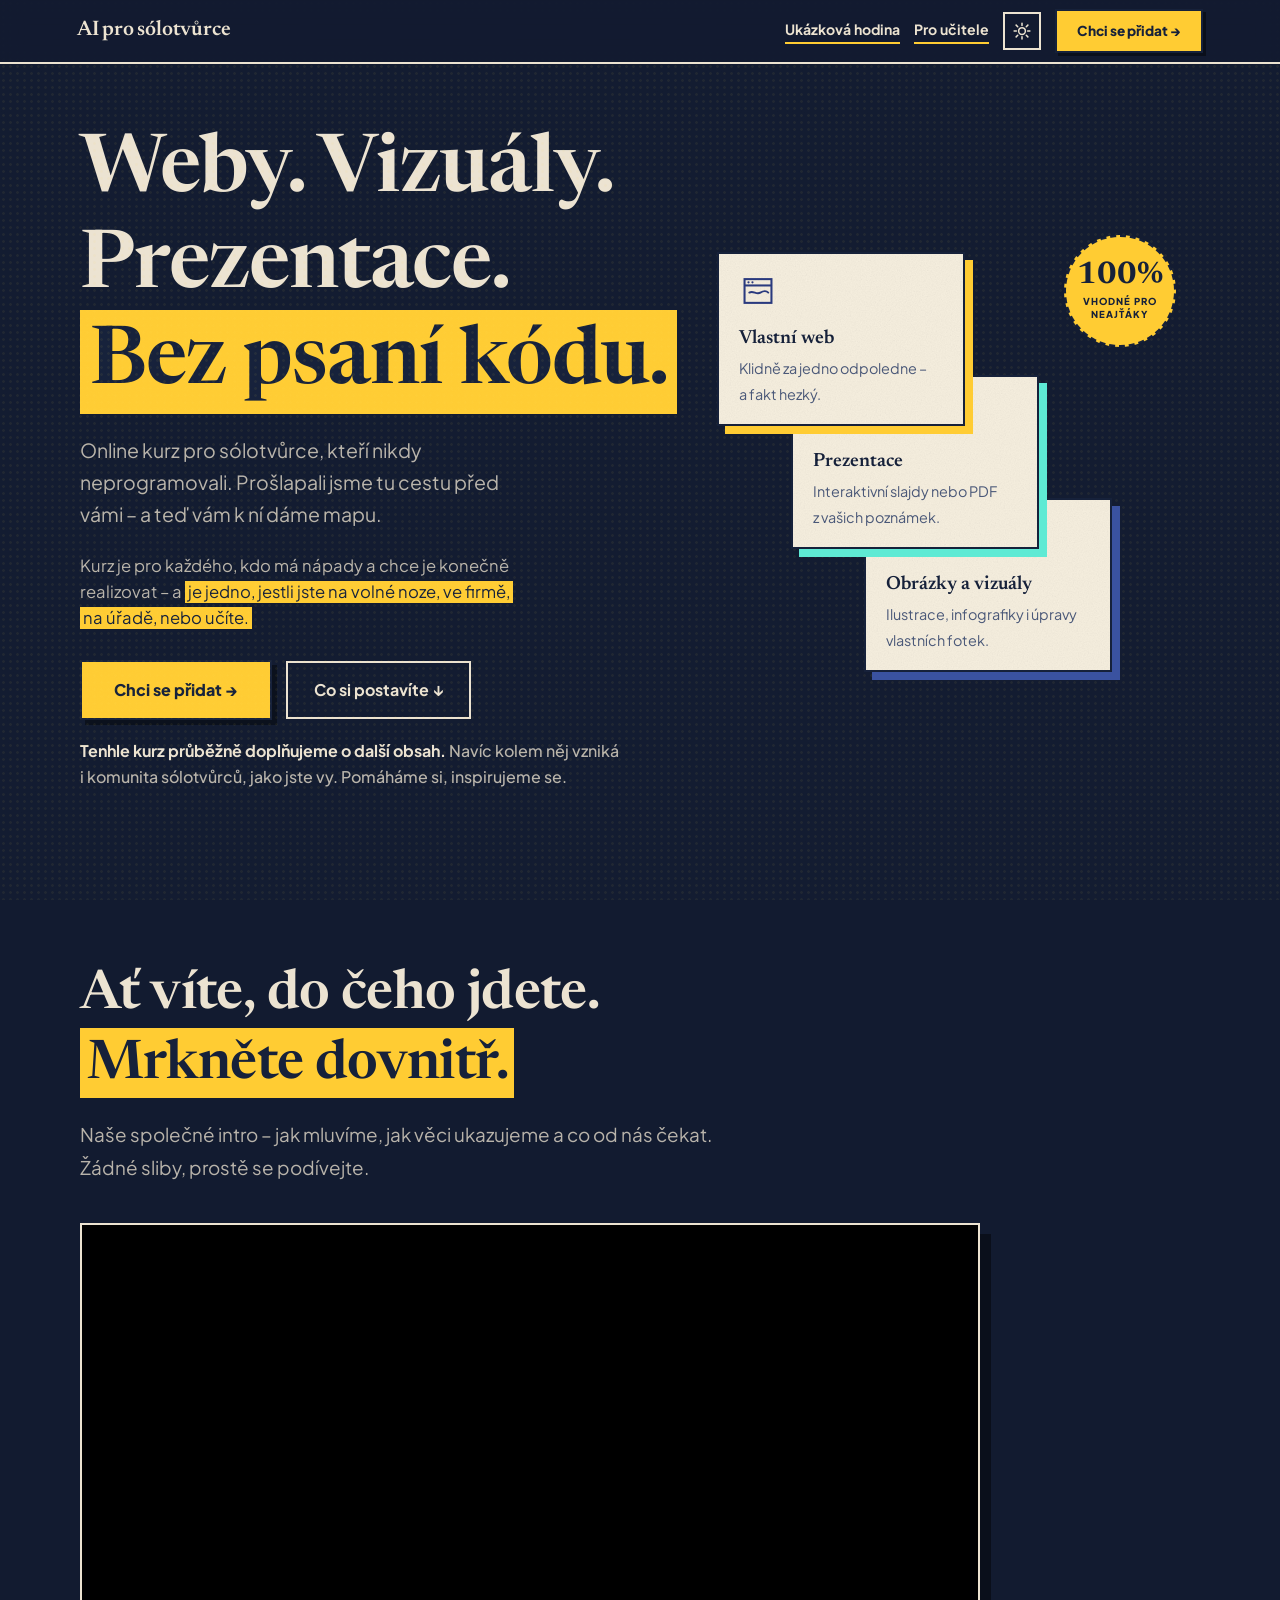
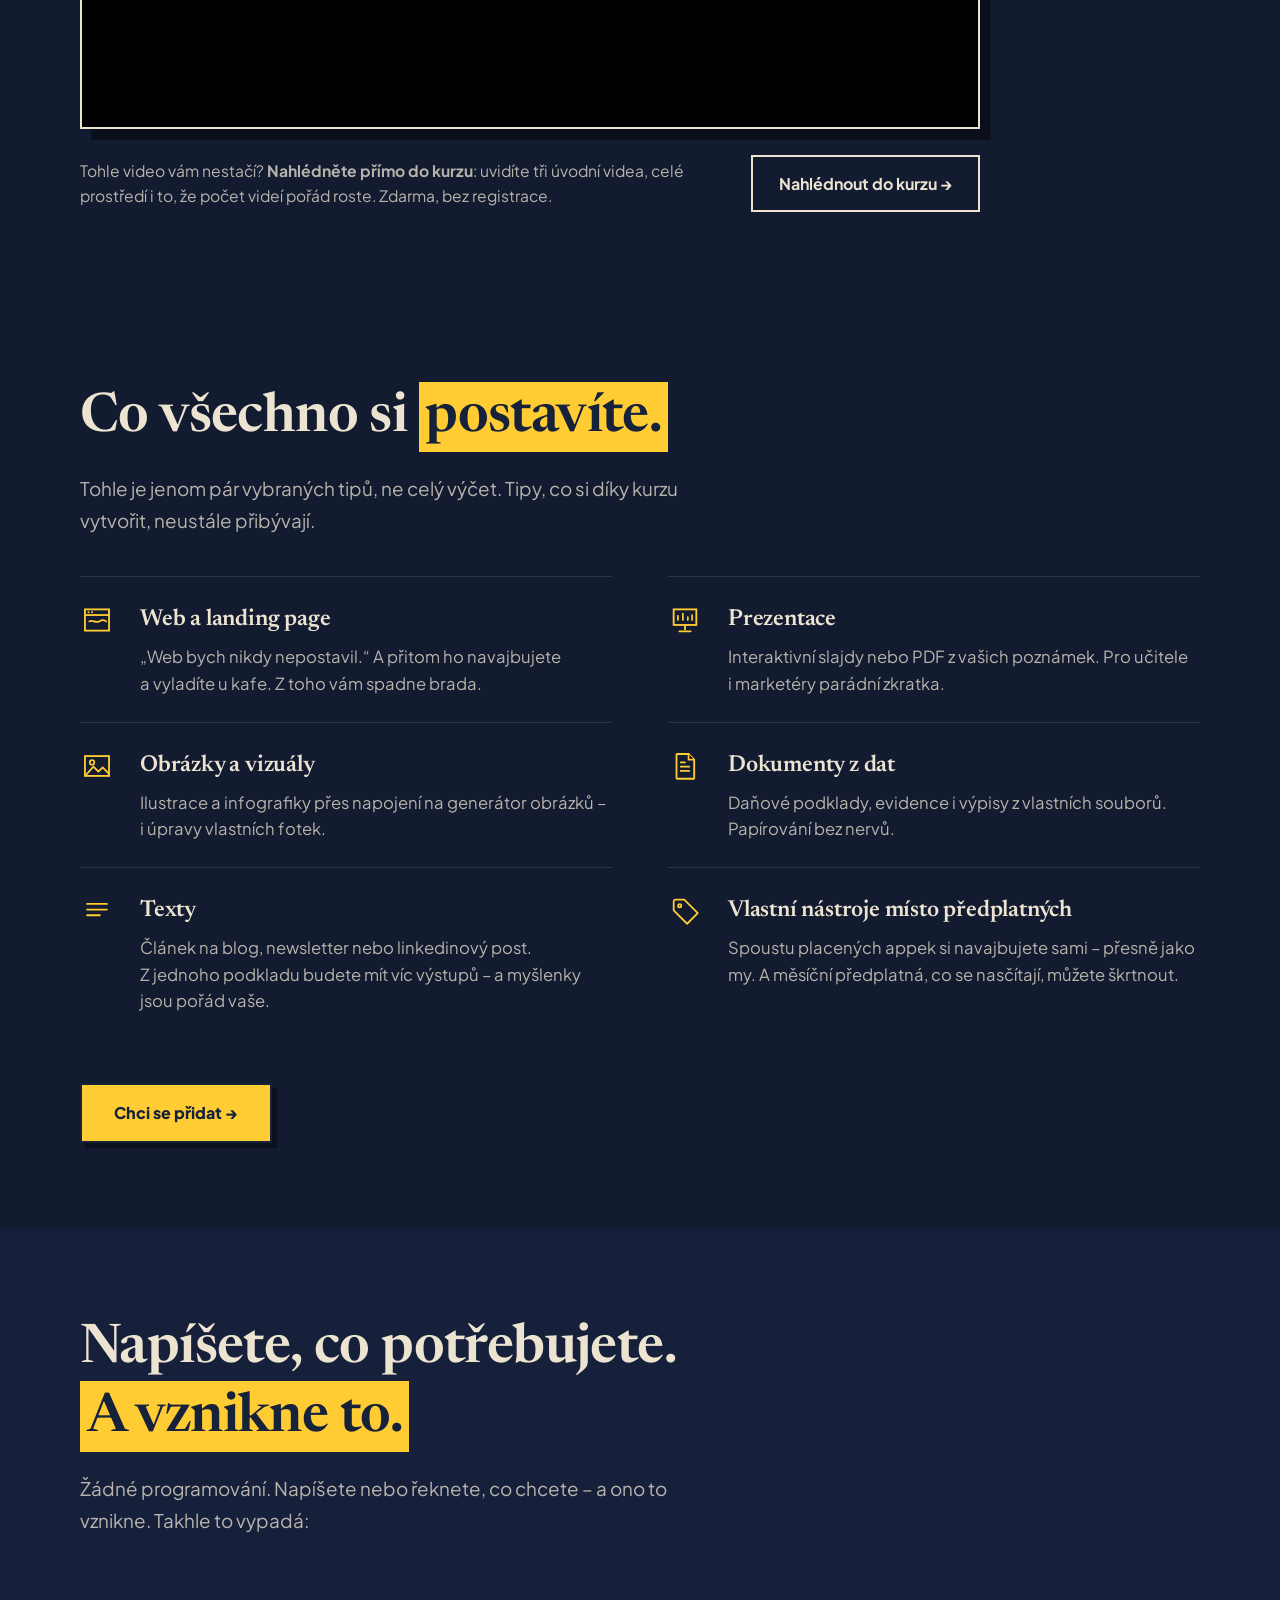
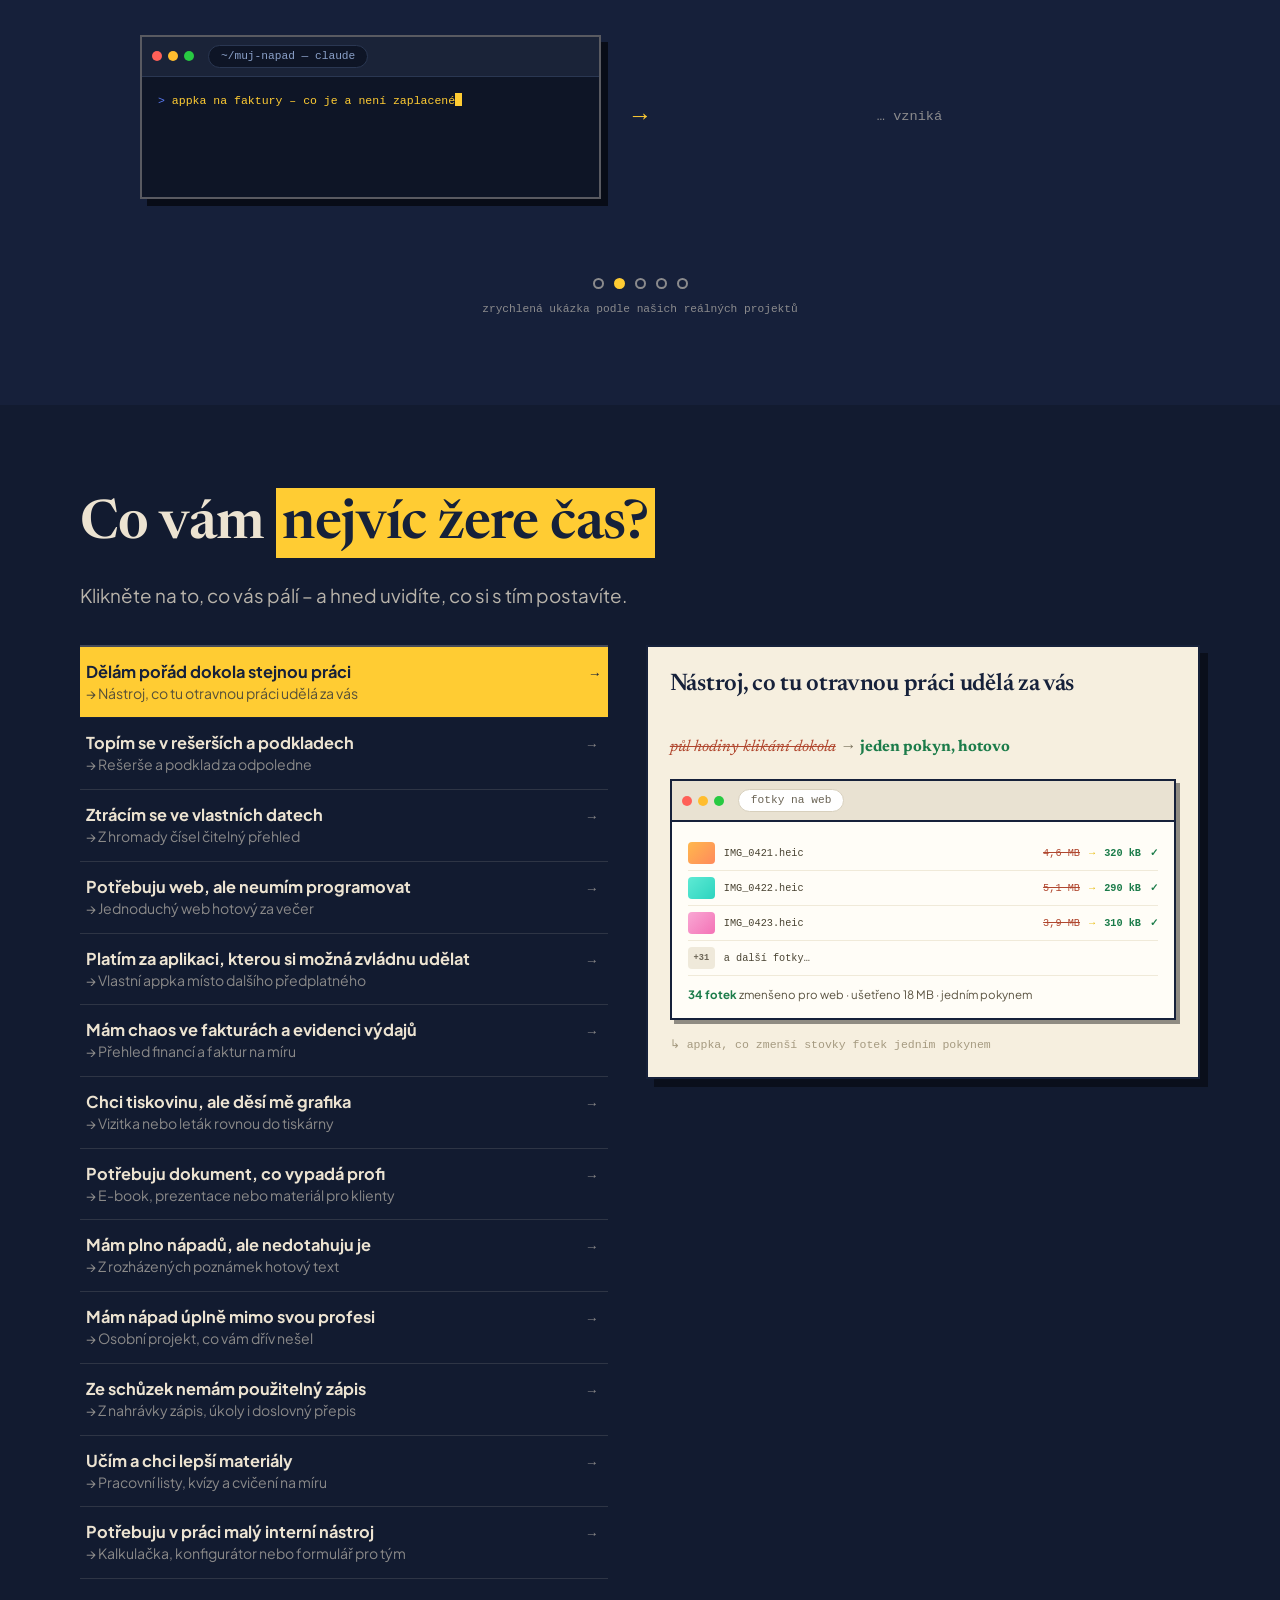
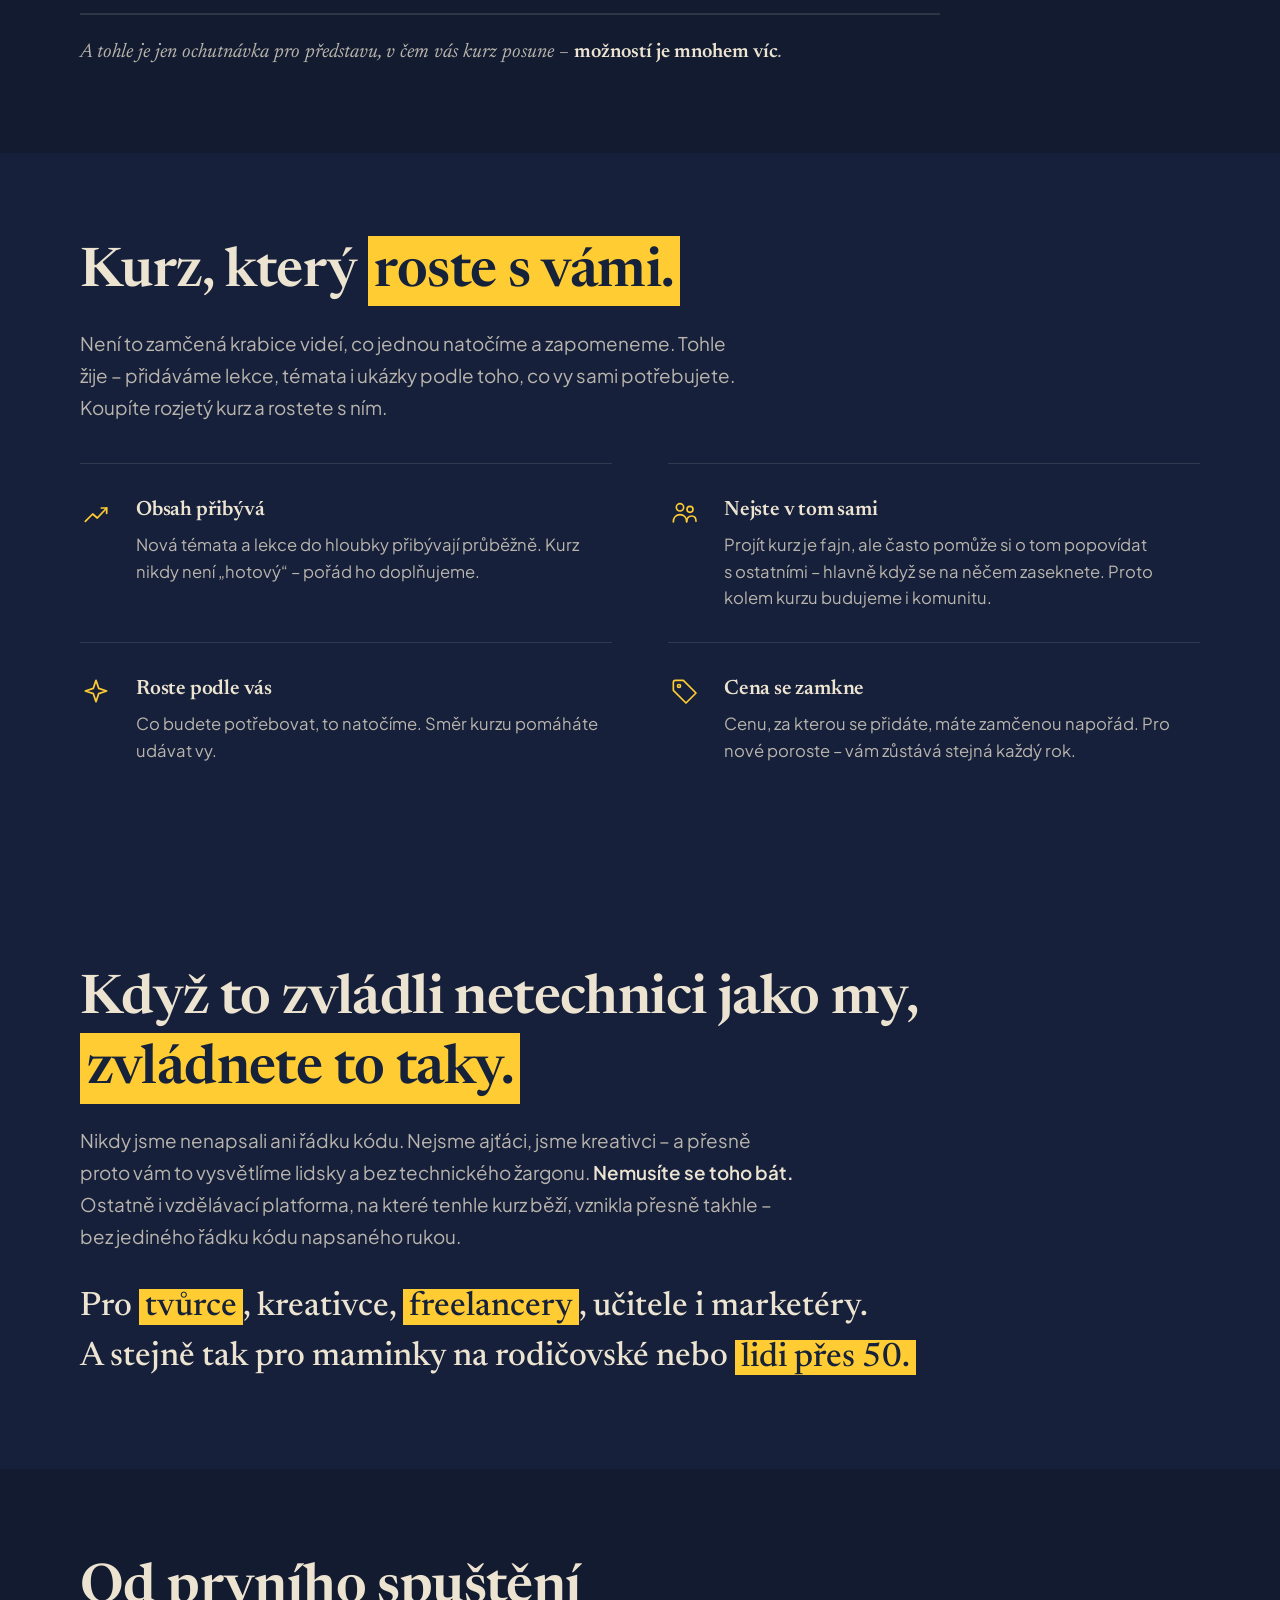
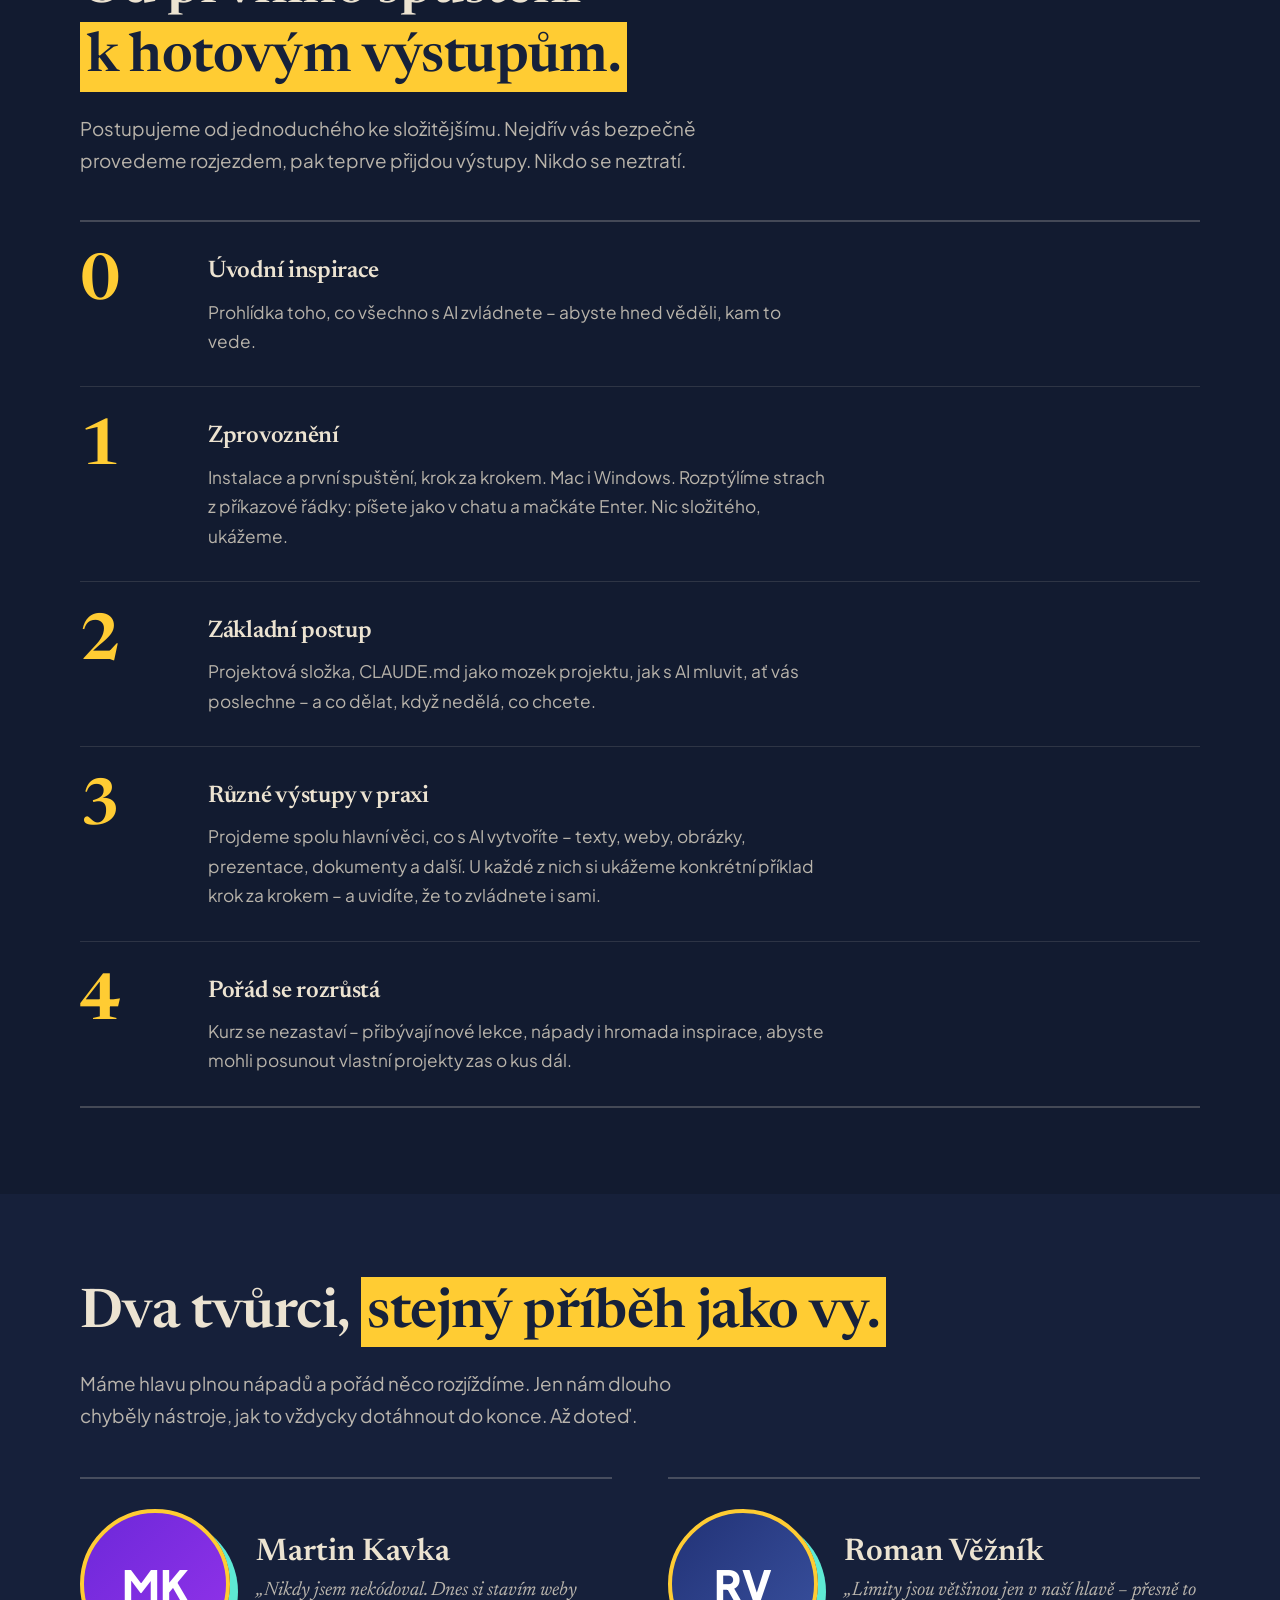
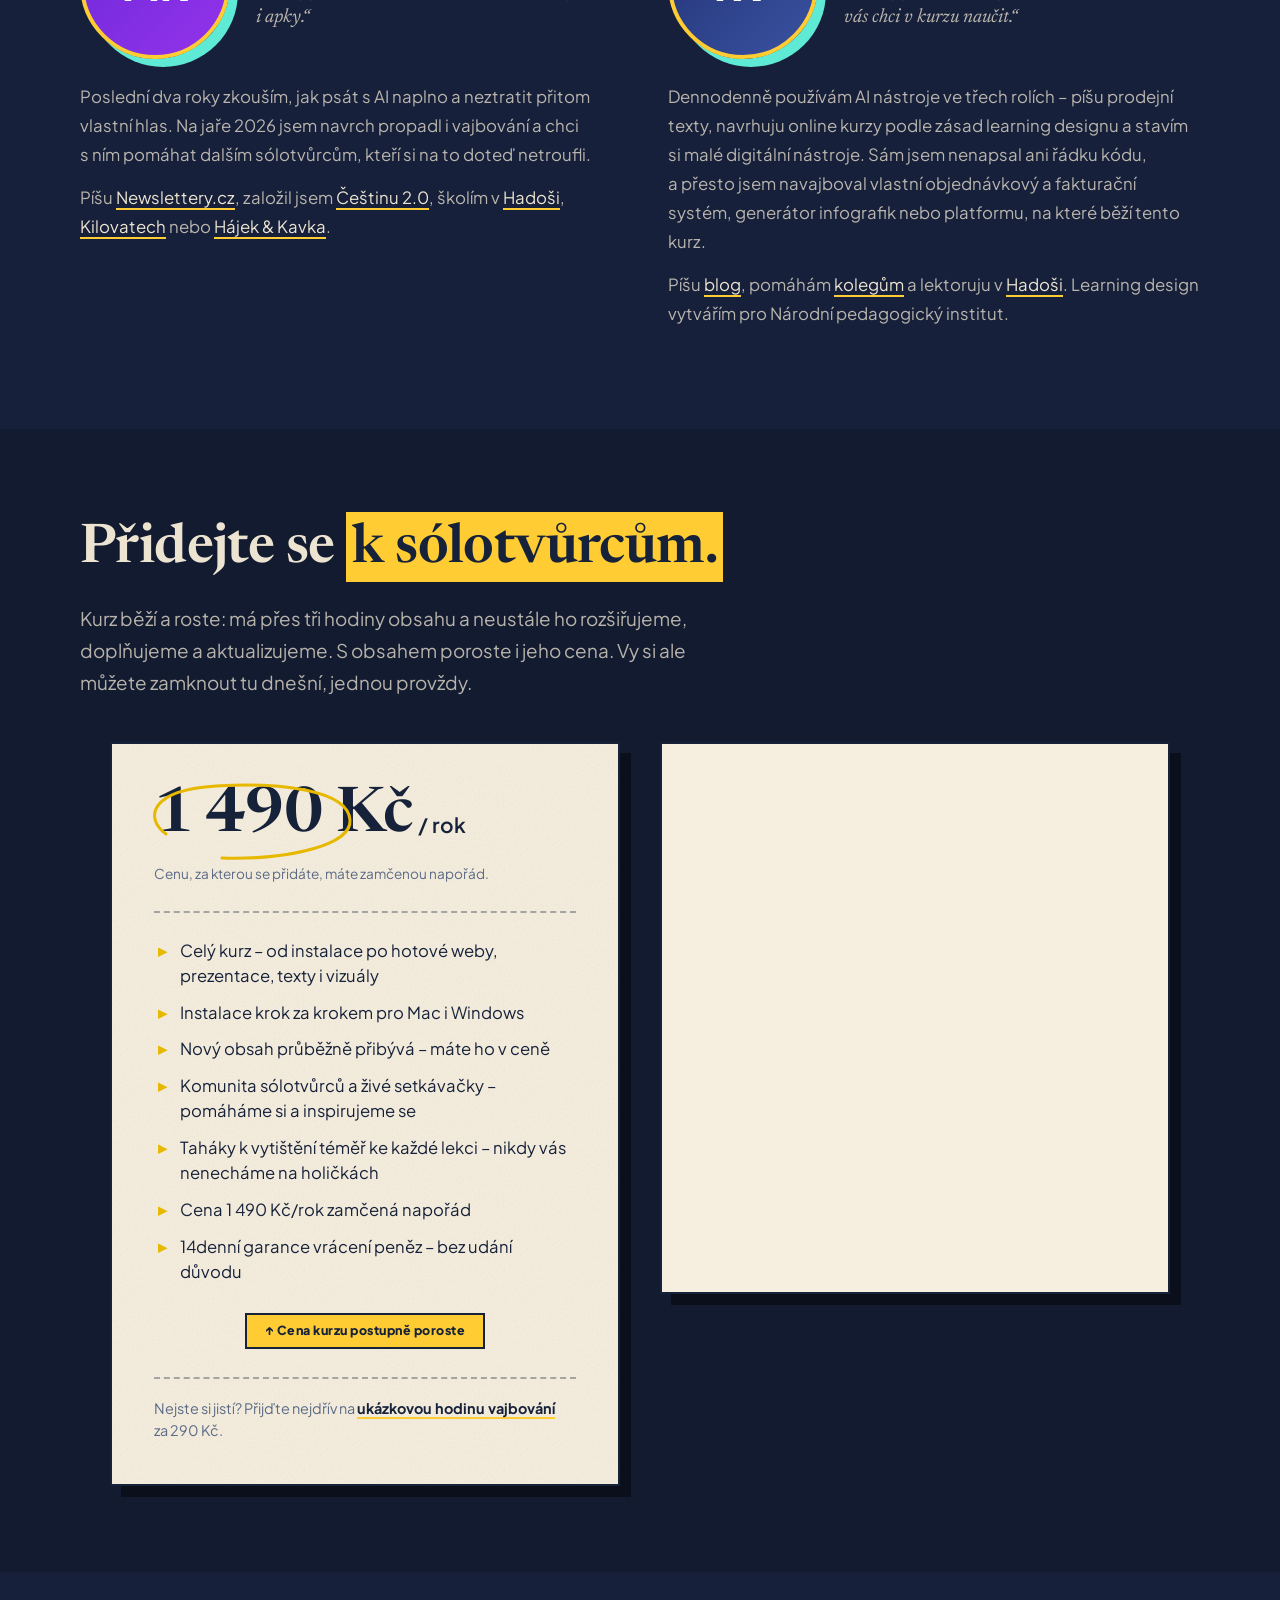
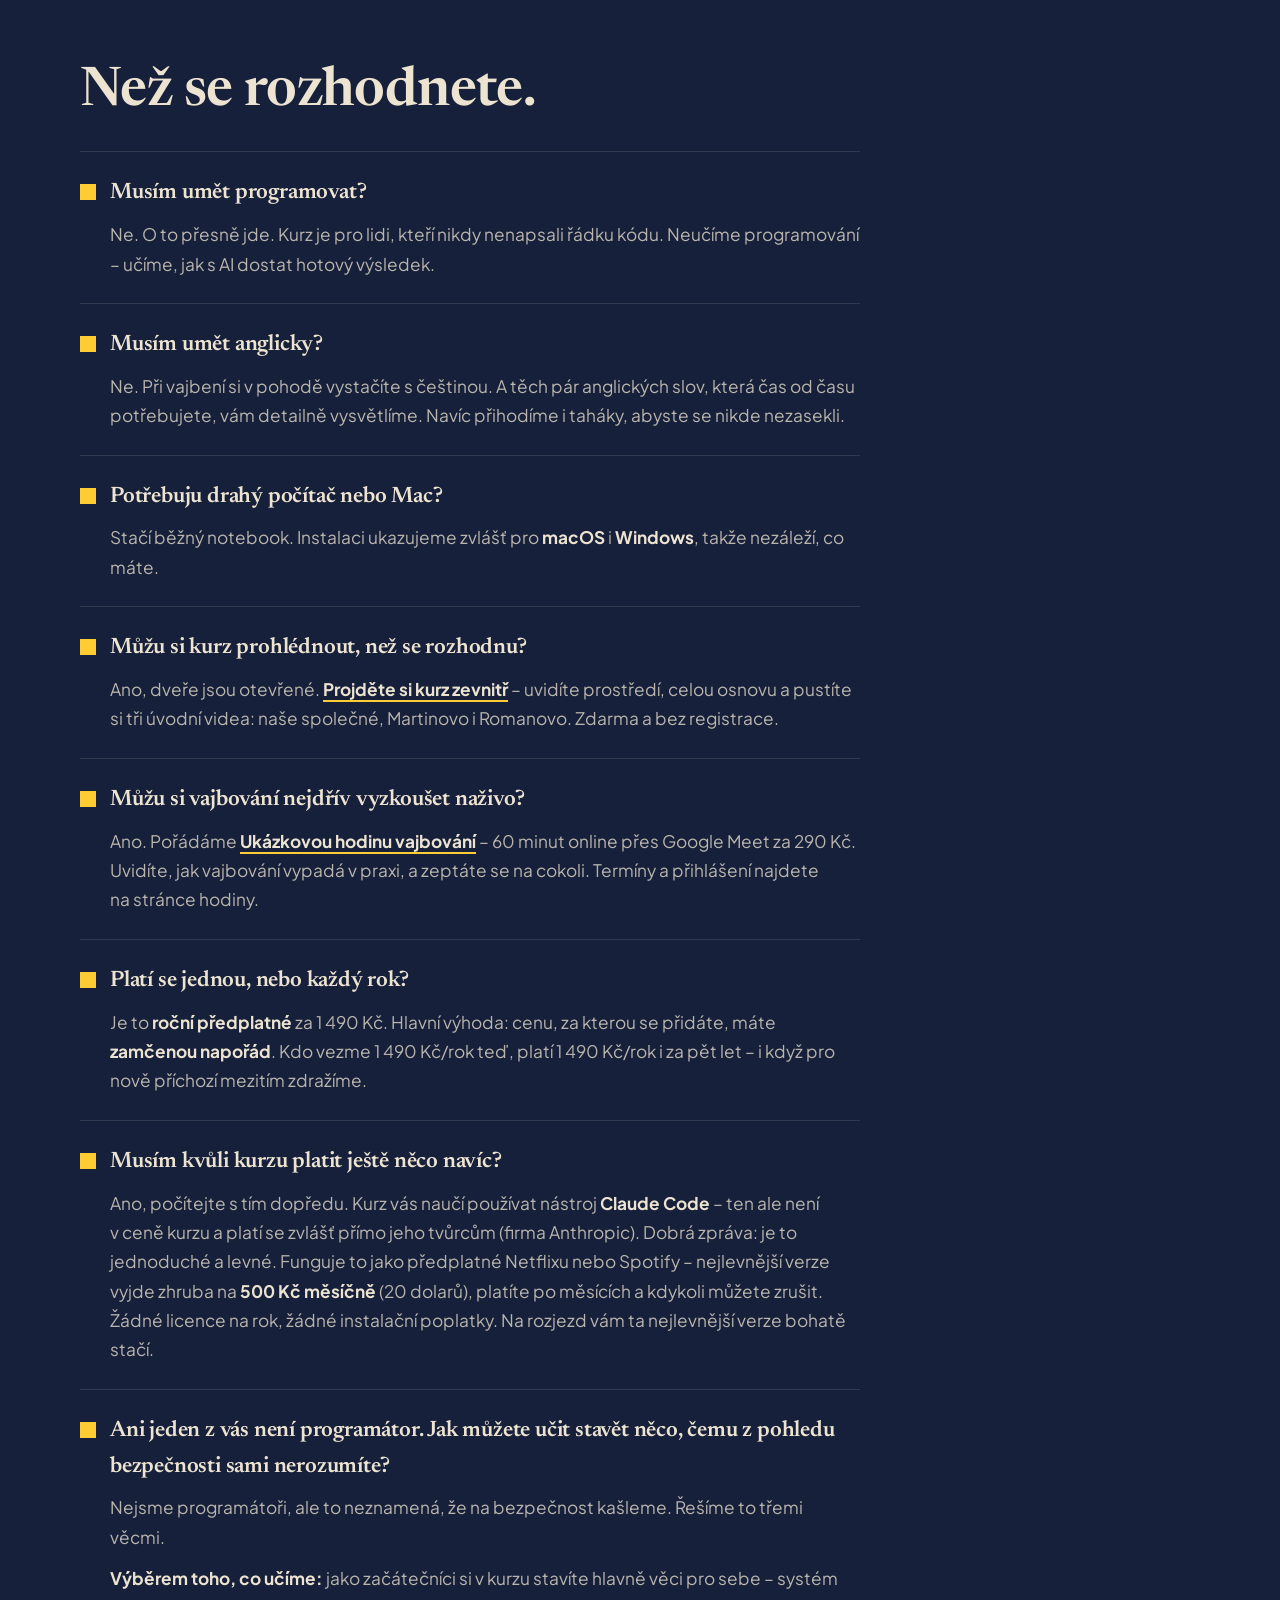
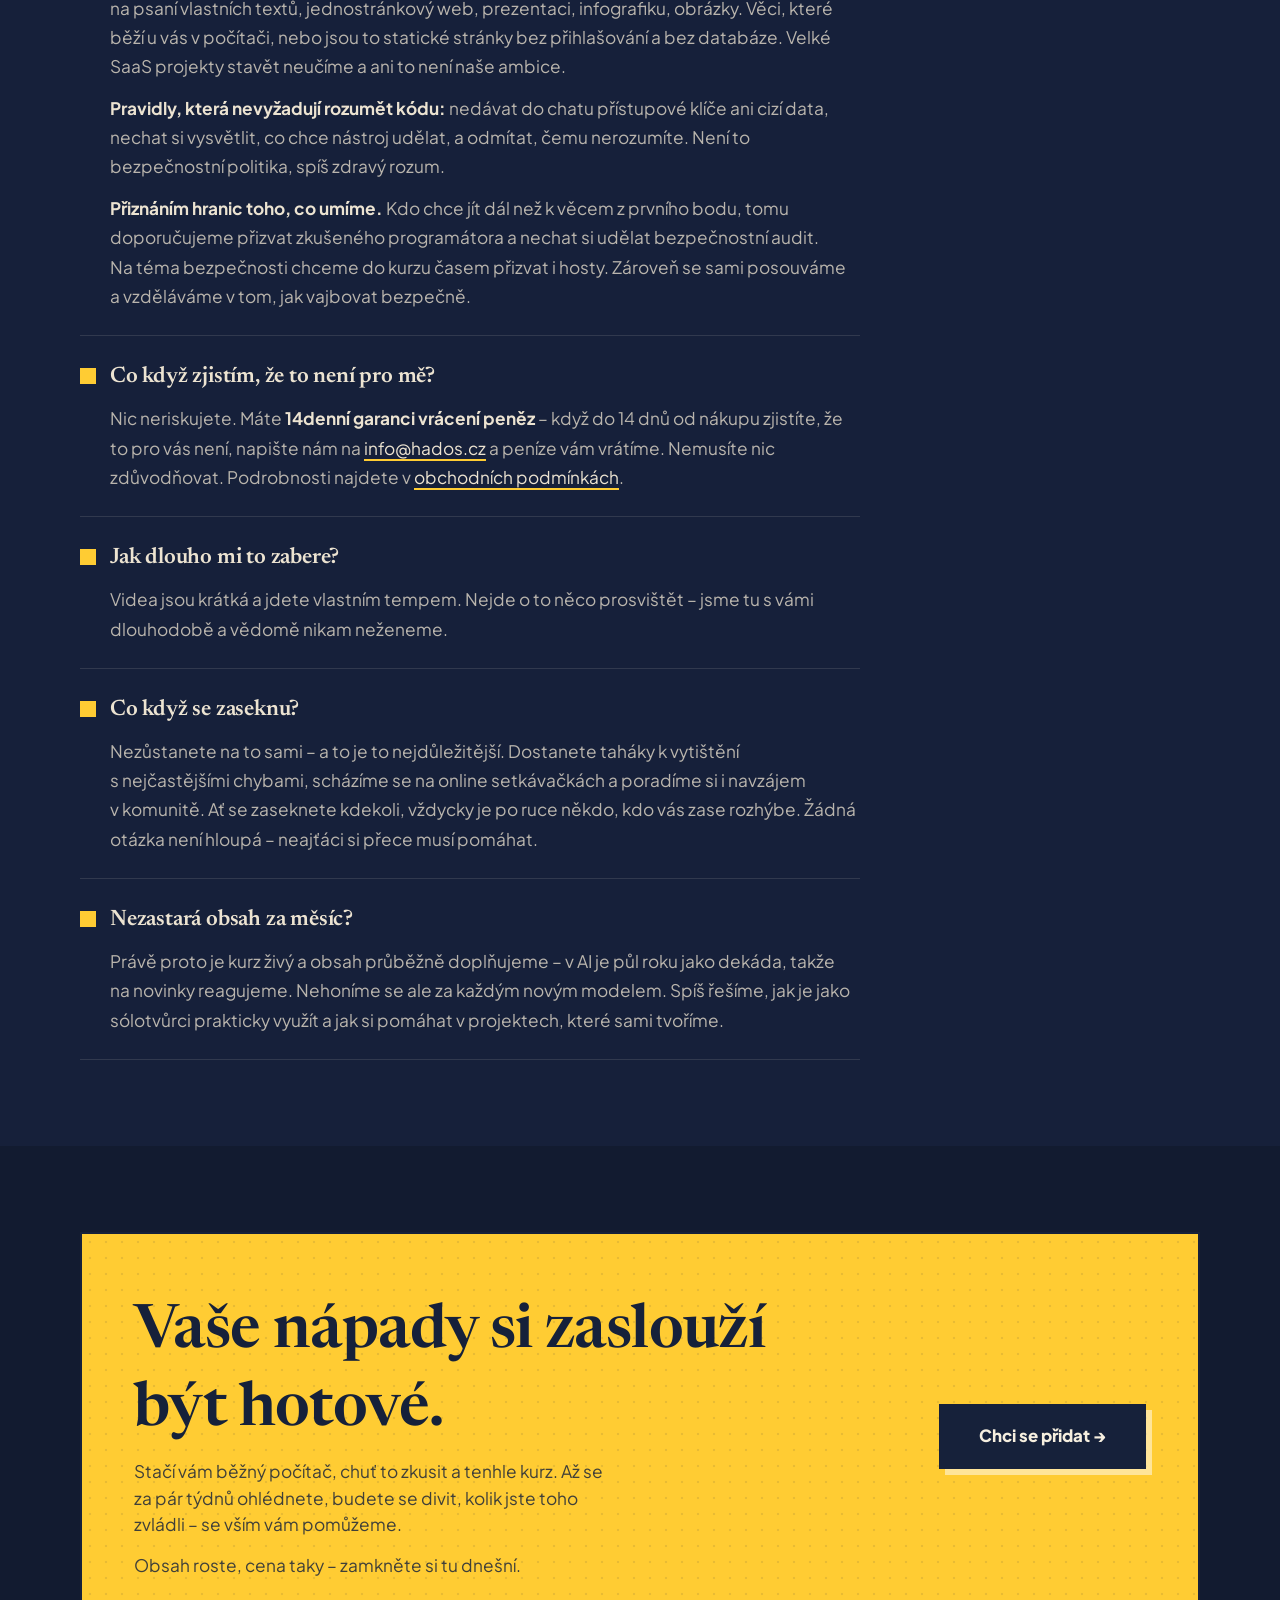
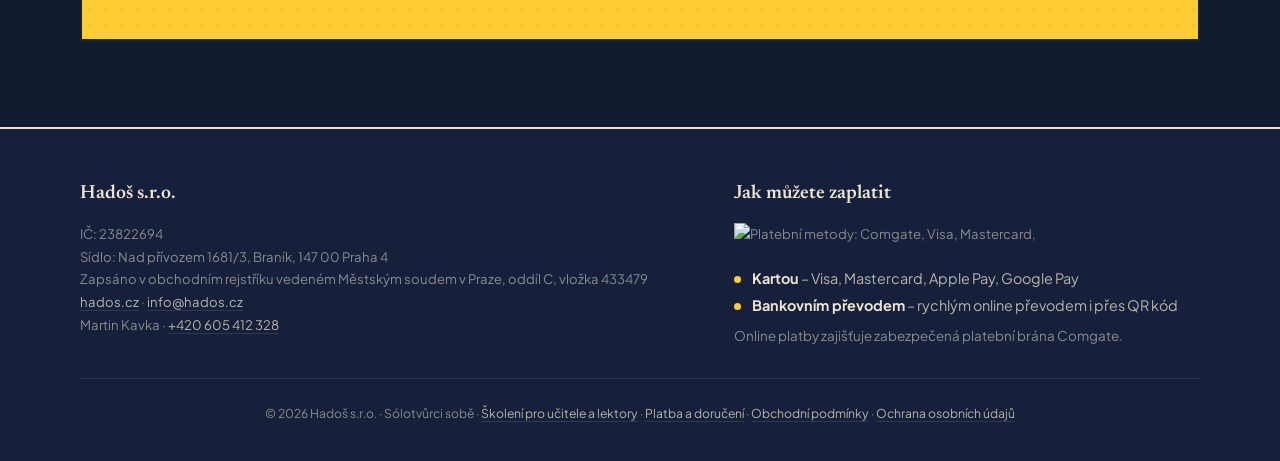
==== commit e1b09759: "HP: tečka uvnitř zvýraznění (jako u .mark v titulcích) Co-Authored-By: Claude Fable 5.1 <noreply@ant" ====
--- a/index.html
+++ b/index.html
@@ -646,7 +646,7 @@
       </h1>
       <!-- TIP: sem se hodí váš vlastní rukopis (sken) -->
       <p class="hero-sub">Online kurz pro sólotvůrce, kteří nikdy neprogramovali. Prošlapali jsme tu cestu před vámi&nbsp;– a&nbsp;teď vám k&nbsp;ní dáme mapu.</p>
-      <p class="hero-persona">Kurz je pro&nbsp;každého, kdo má&nbsp;nápady a&nbsp;chce je konečně realizovat&nbsp;– a&nbsp;<u>je jedno, jestli jste na&nbsp;volné noze, ve&nbsp;firmě, na&nbsp;úřadě, nebo učíte</u>.</p>
+      <p class="hero-persona">Kurz je pro&nbsp;každého, kdo má&nbsp;nápady a&nbsp;chce je konečně realizovat&nbsp;– a&nbsp;<u>je jedno, jestli jste na&nbsp;volné noze, ve&nbsp;firmě, na&nbsp;úřadě, nebo učíte.</u></p>
       <div class="hero-cta-row">
         <a href="#predprodej" class="btn-primary" data-umami-event="cta-klik" data-umami-event-misto="hero">Chci se přidat →</a>
         <a href="#vystupy" class="btn-ghost">Co si postavíte ↓</a>
@@ -769,7 +769,7 @@
   <div class="section-inner">
     <h2>Když to zvládli netechnici jako my, <span class="mark">zvládnete to taky.</span></h2>
     <p class="who">Nikdy jsme nenapsali ani řádku kódu. Nejsme ajťáci, jsme kreativci – a&nbsp;přesně proto vám to vysvětlíme lidsky a&nbsp;bez technického žargonu. <strong>Nemusíte se toho bát.</strong> Ostatně i&nbsp;vzdělávací platforma, na&nbsp;které tenhle kurz běží, vznikla přesně takhle – bez jediného řádku kódu napsaného rukou.</p>
-    <p class="rolesline">Pro <u>tvůrce</u>, kreativce, <u>freelancery</u>, učitele i&nbsp;marketéry. A&nbsp;stejně tak pro maminky na&nbsp;rodičovské nebo <u>lidi přes 50</u>.</p>
+    <p class="rolesline">Pro <u>tvůrce</u>, kreativce, <u>freelancery</u>, učitele i&nbsp;marketéry. A&nbsp;stejně tak pro maminky na&nbsp;rodičovské nebo <u>lidi přes 50.</u></p>
   </div>
 </section>
 
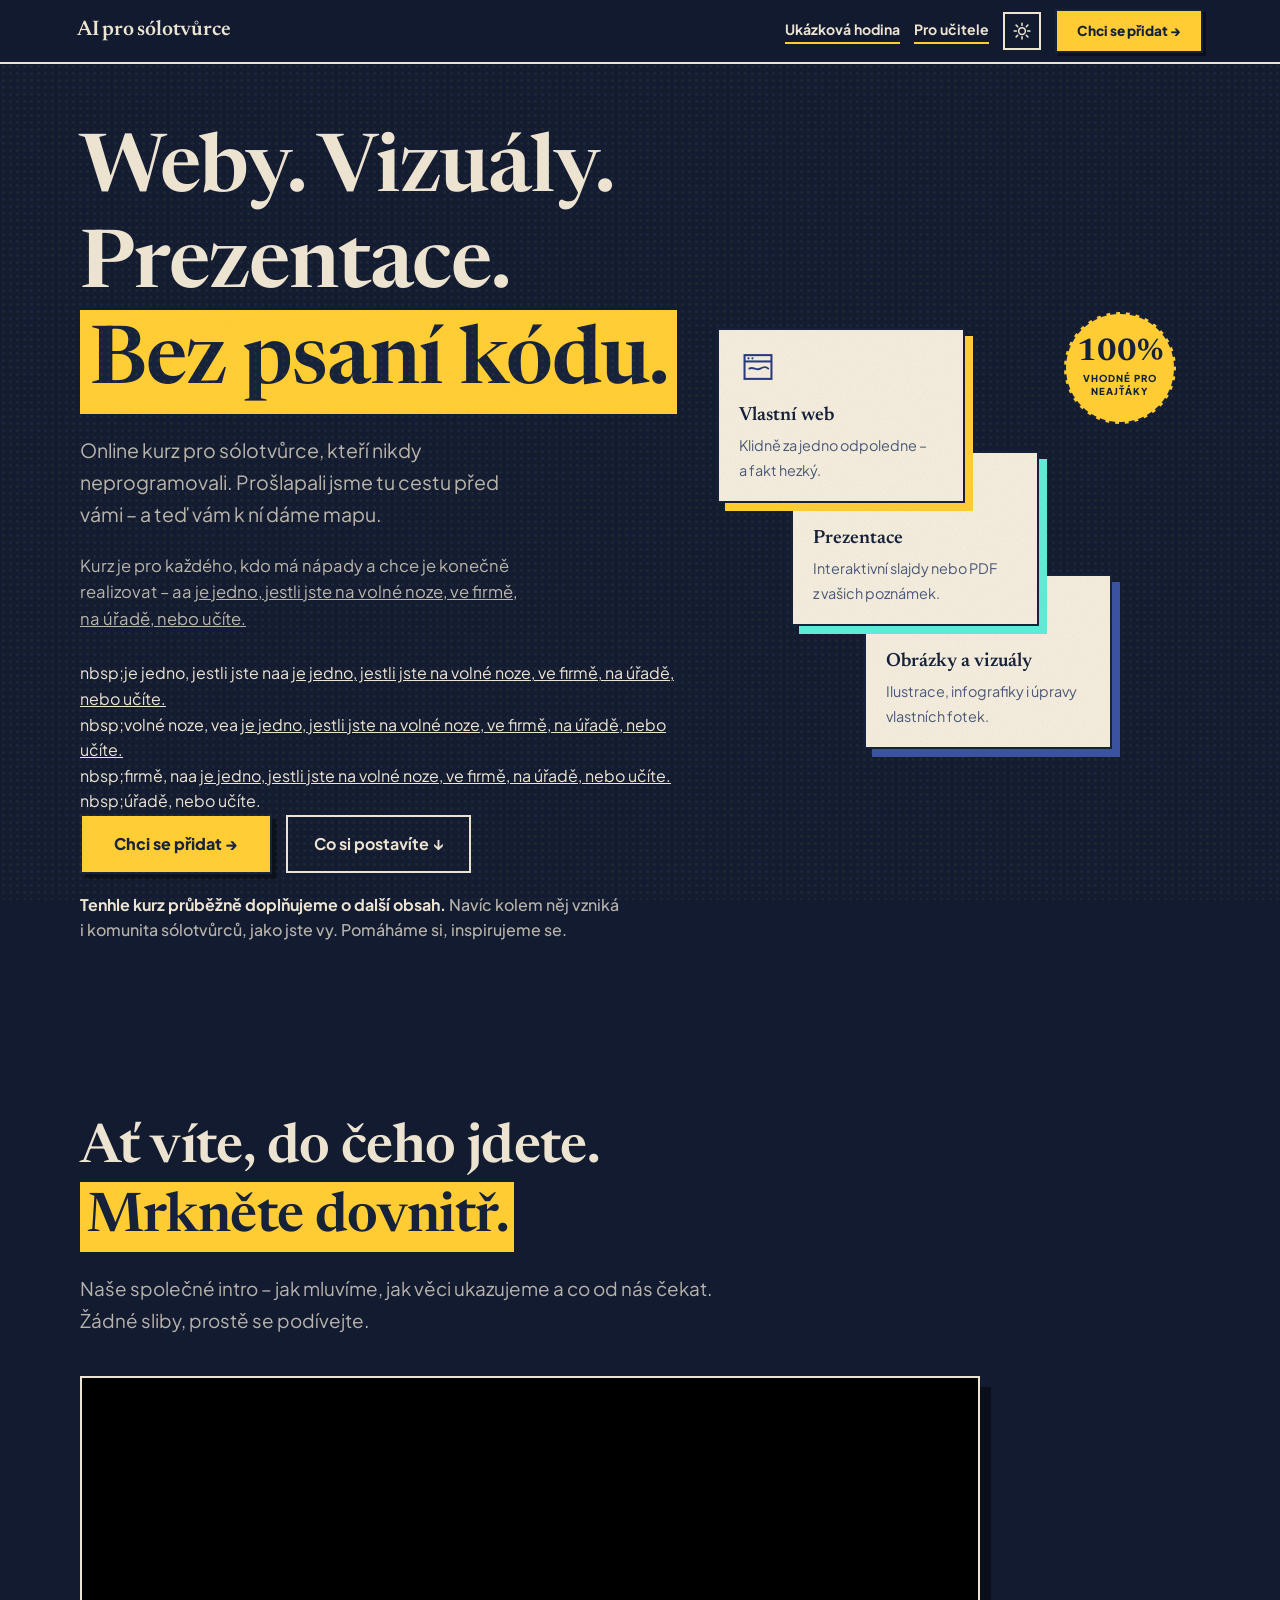
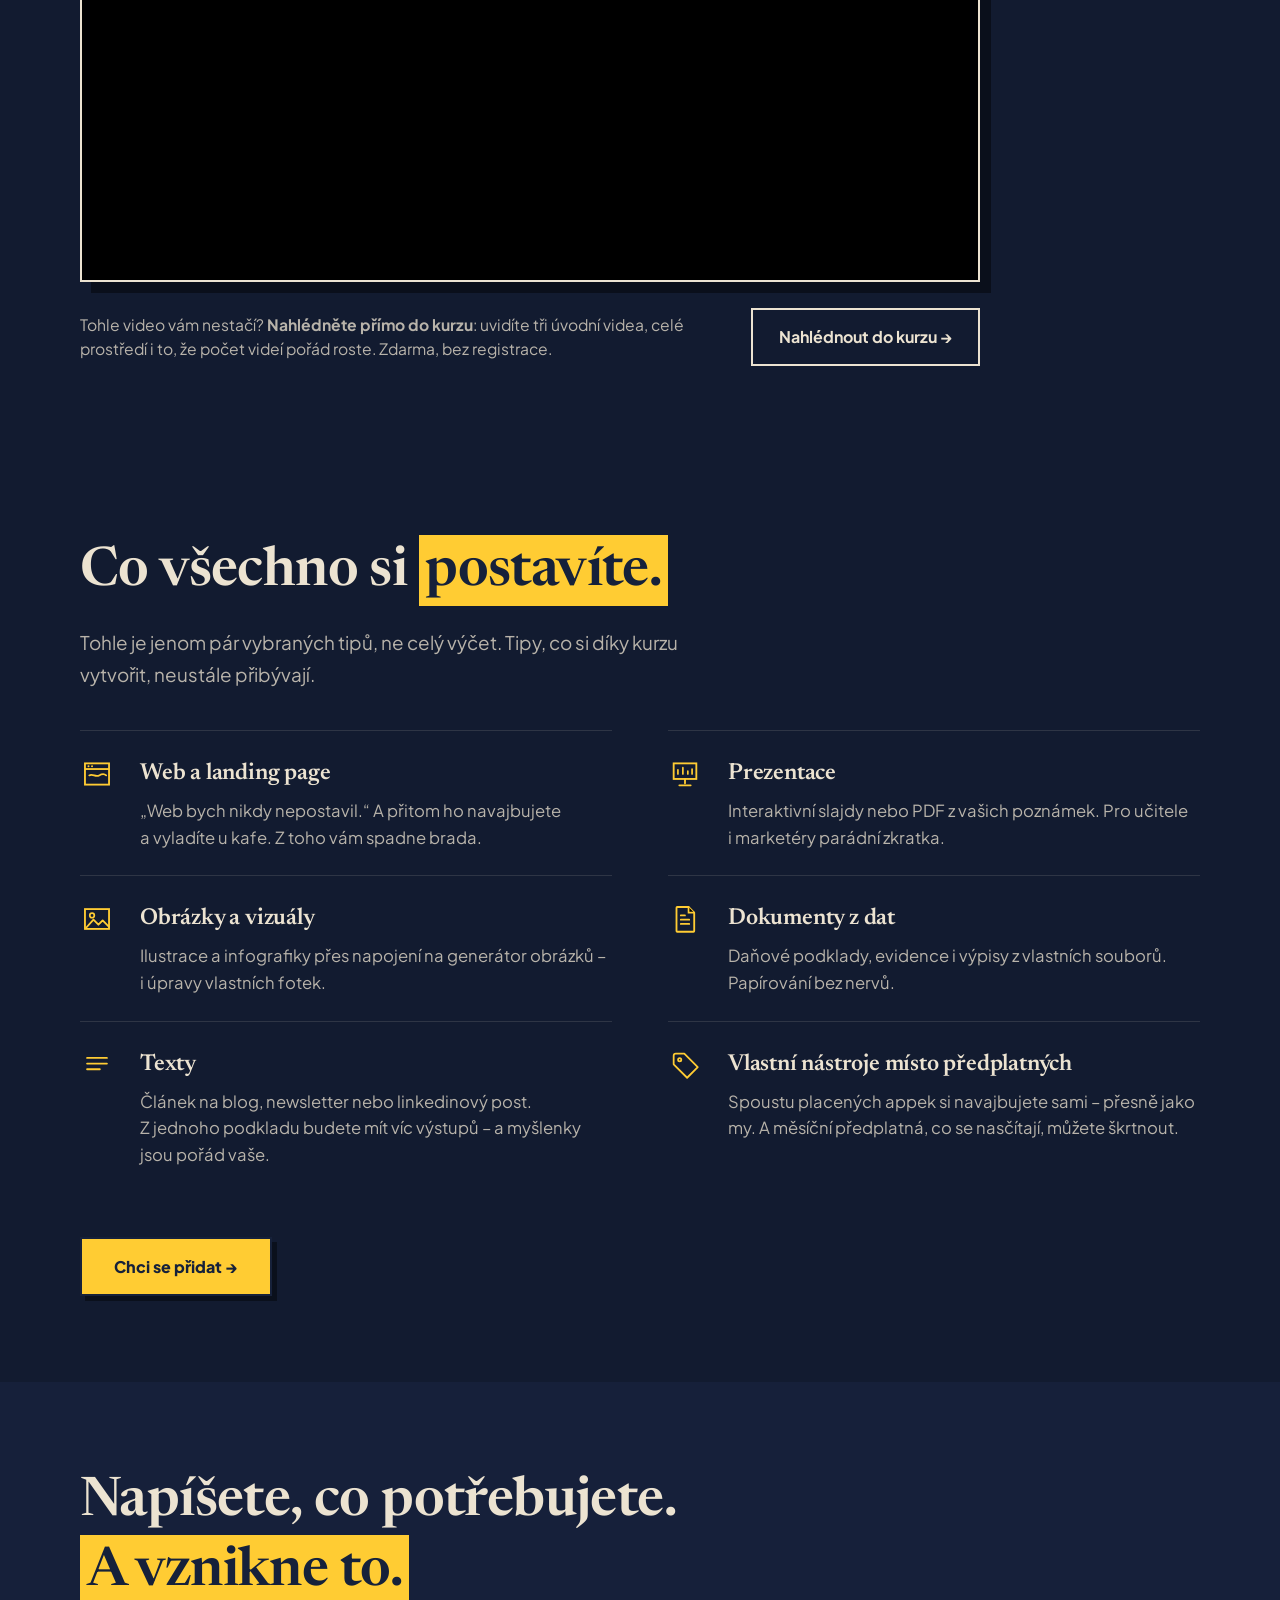
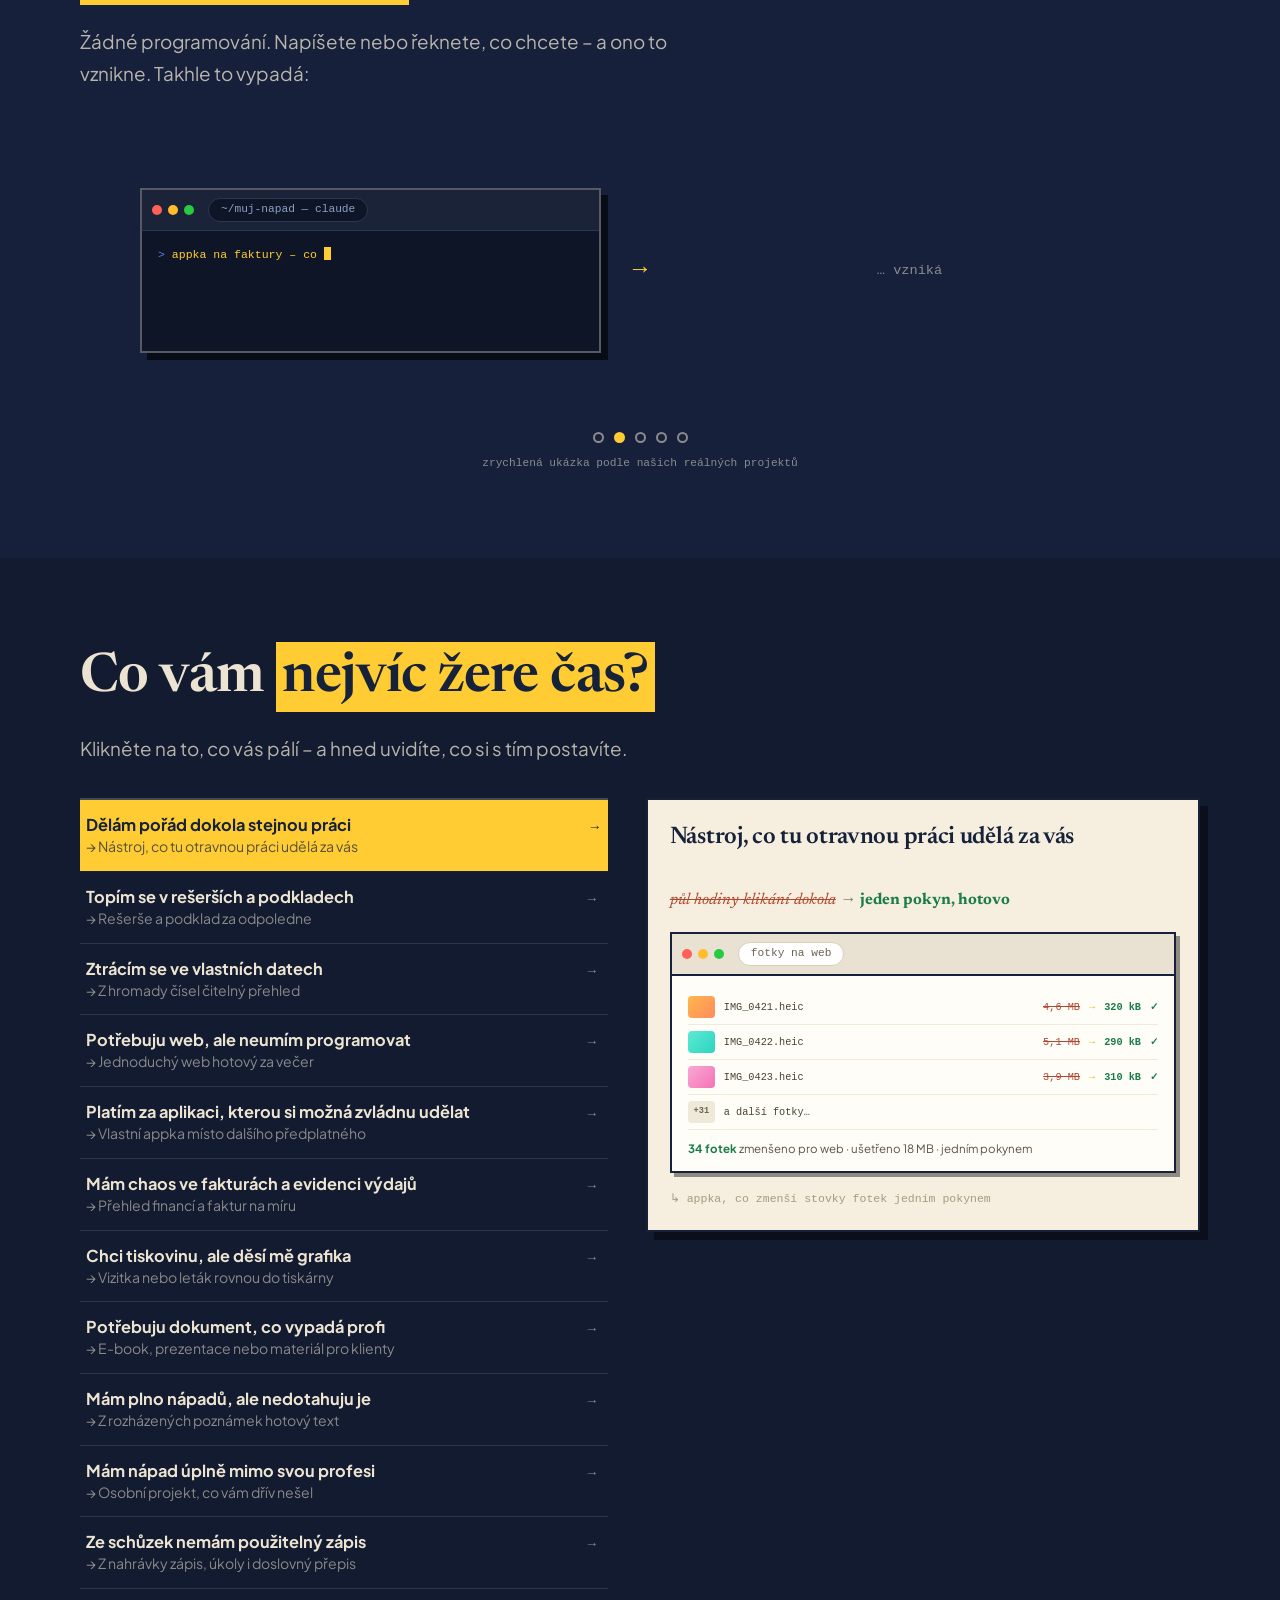
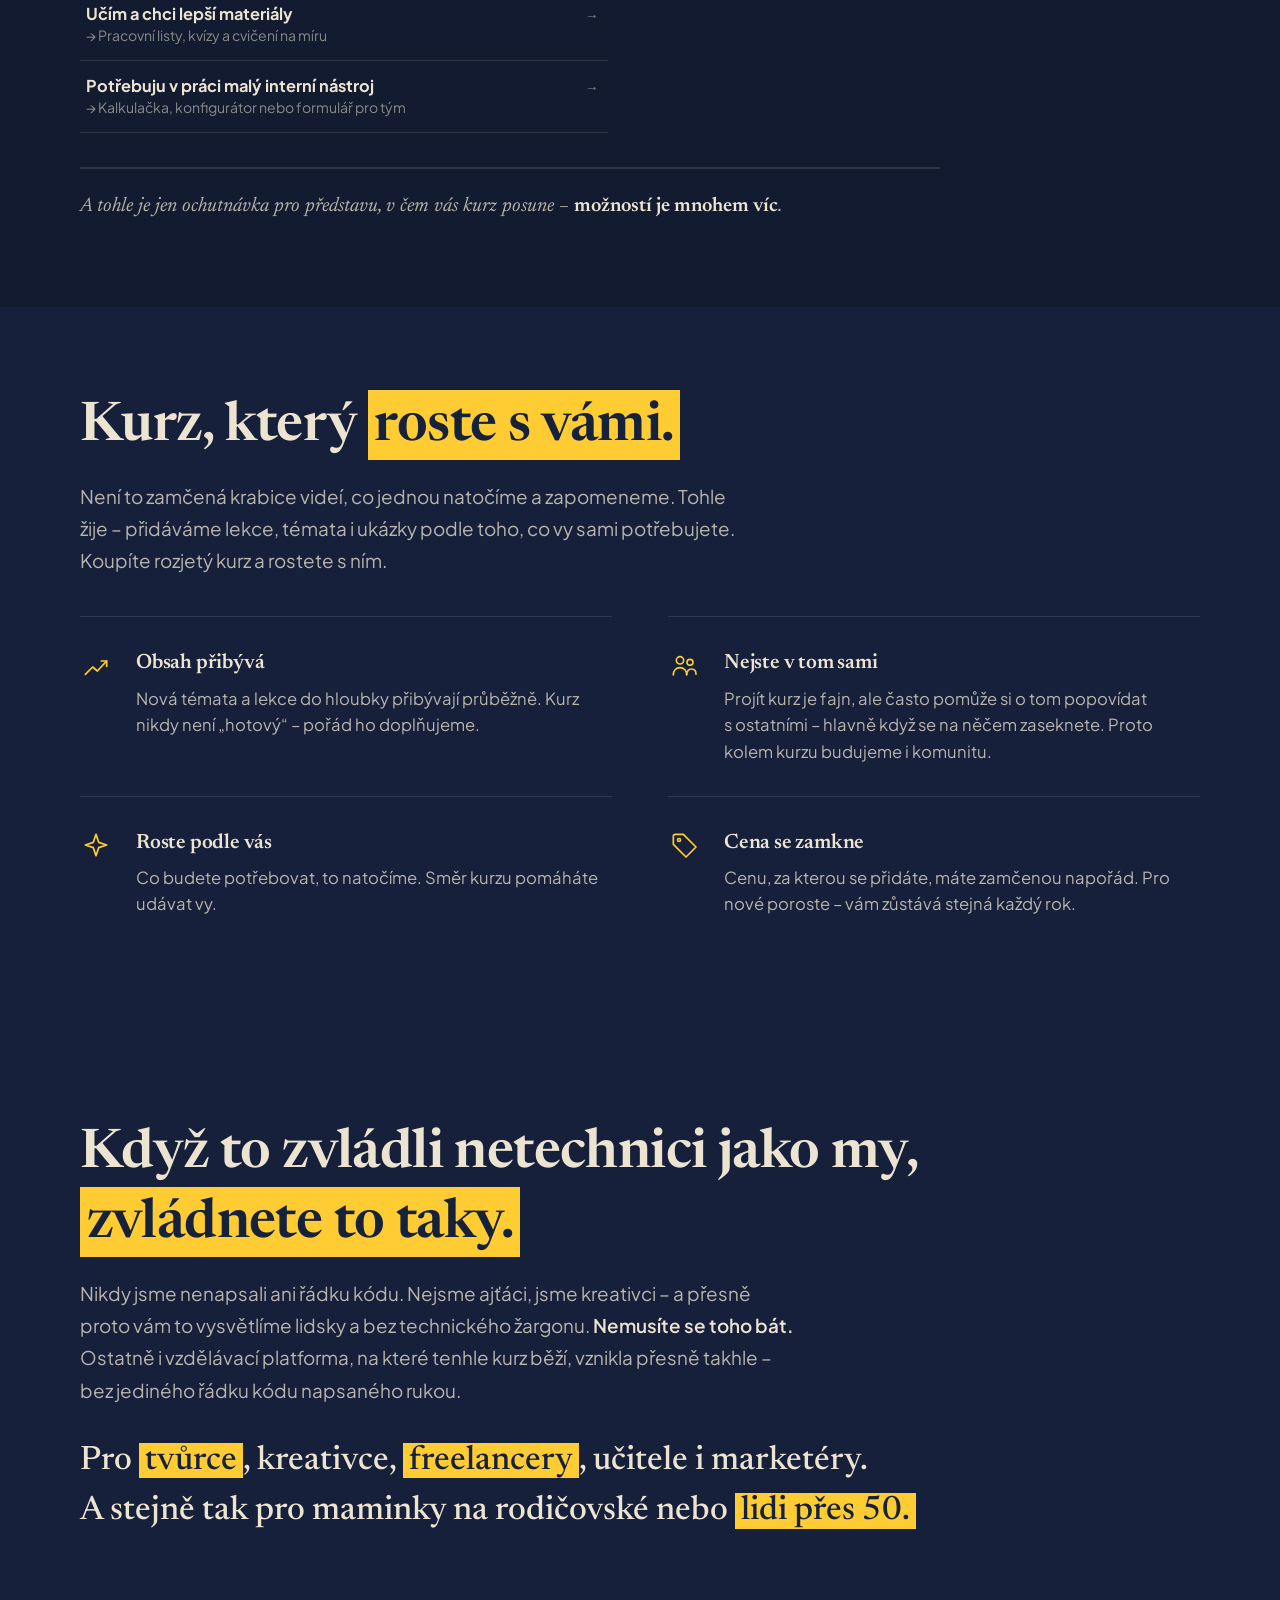
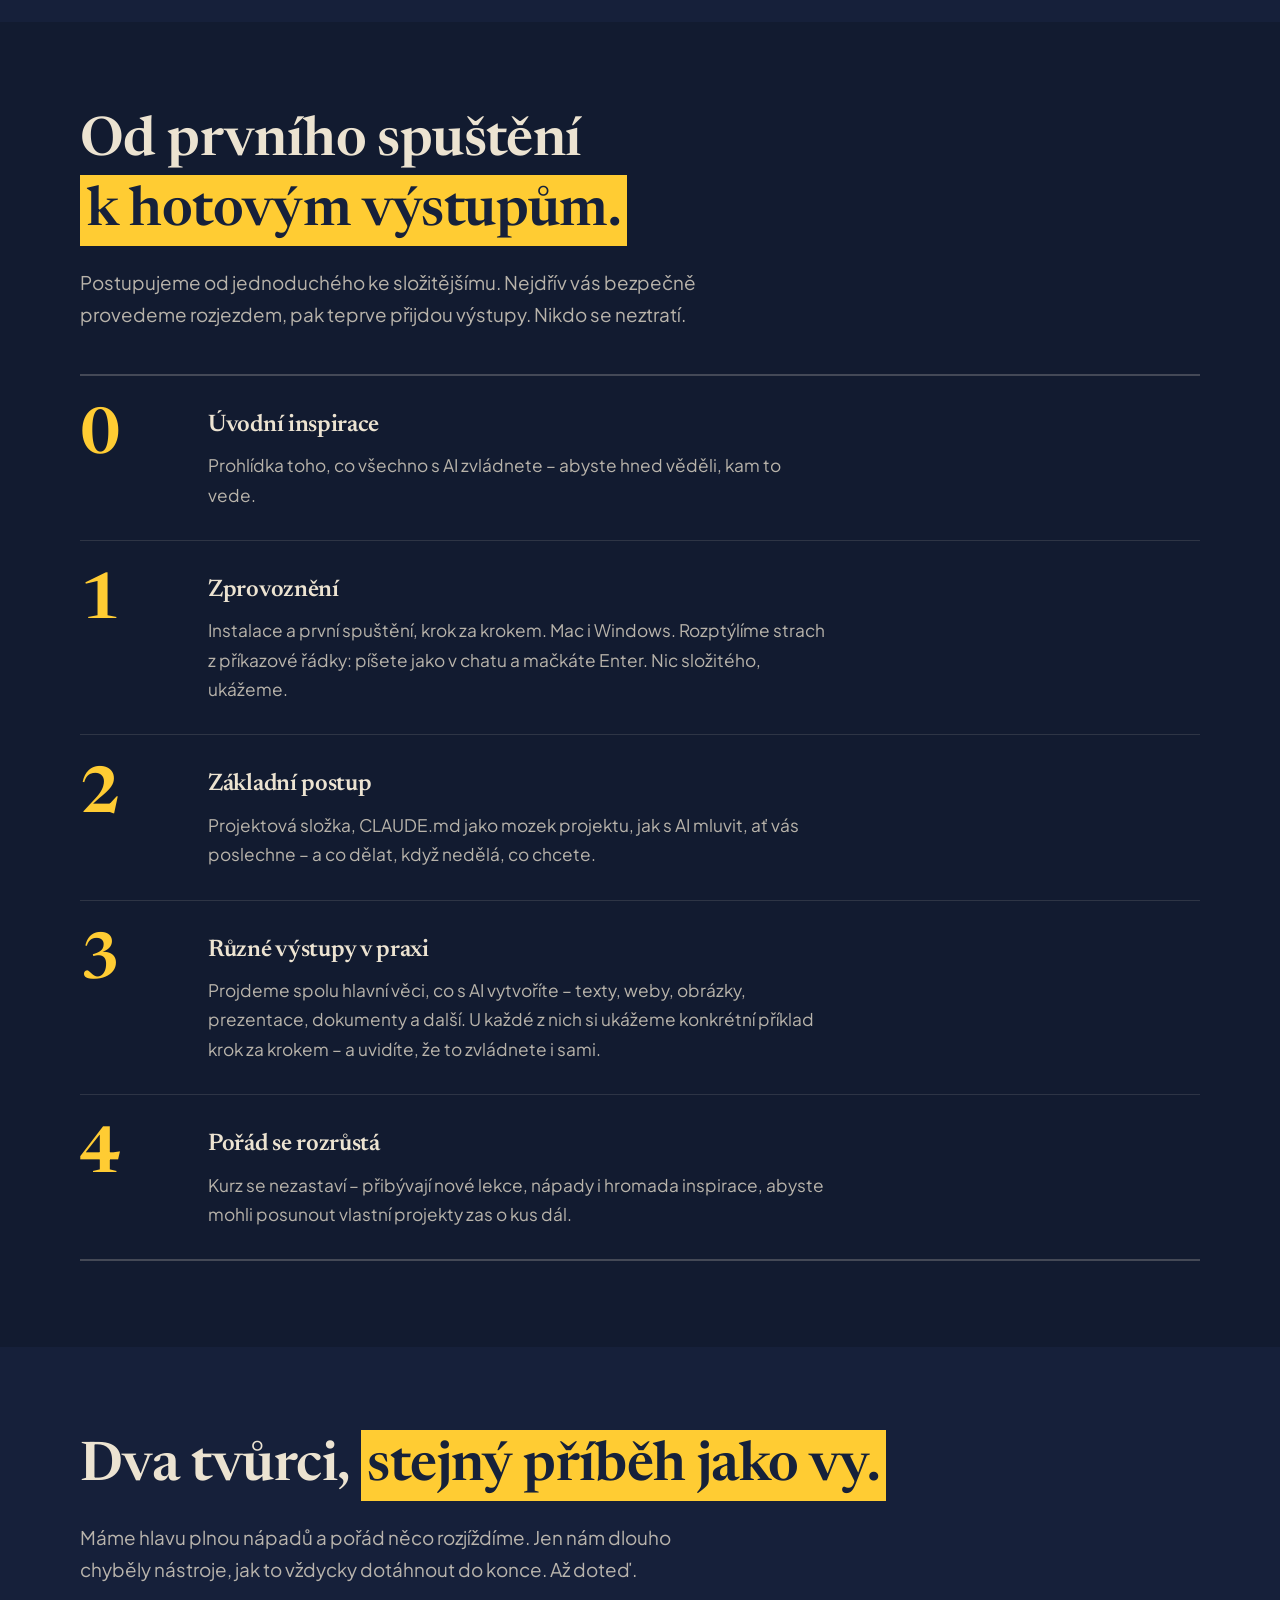
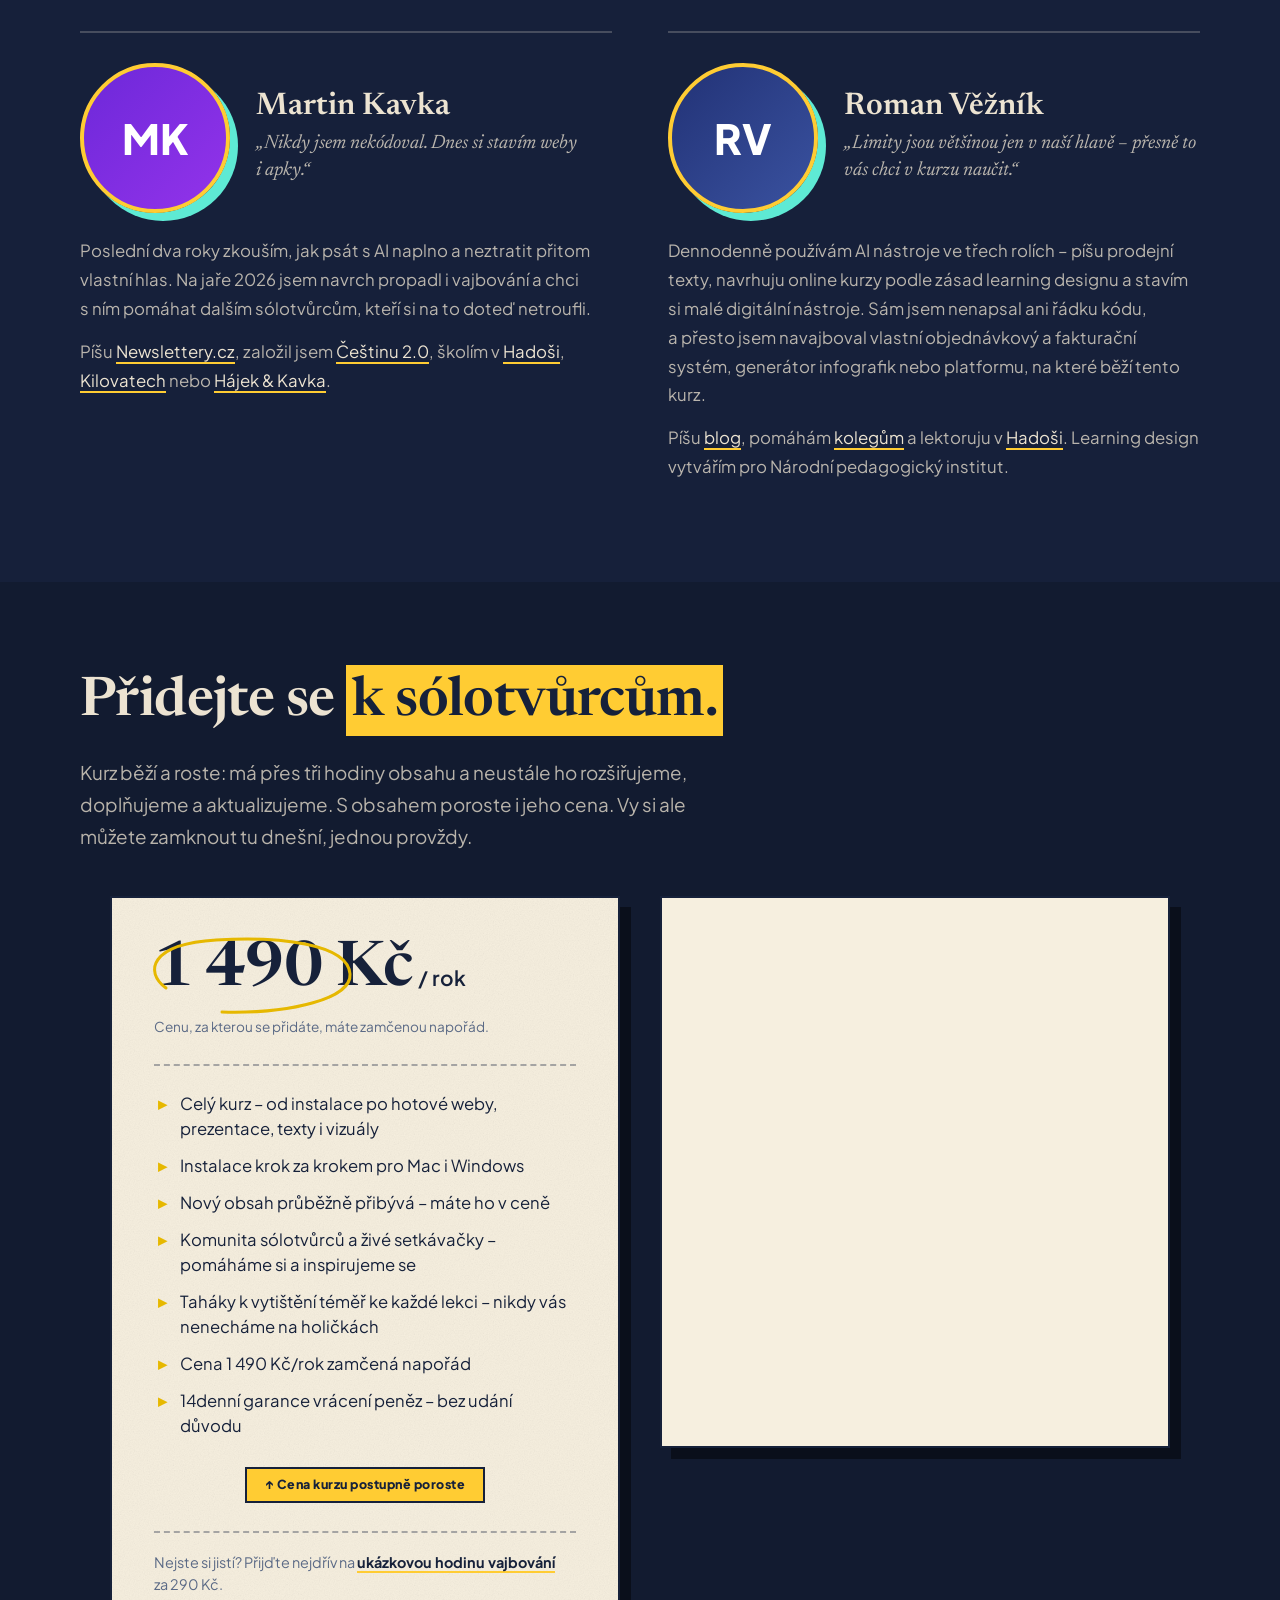
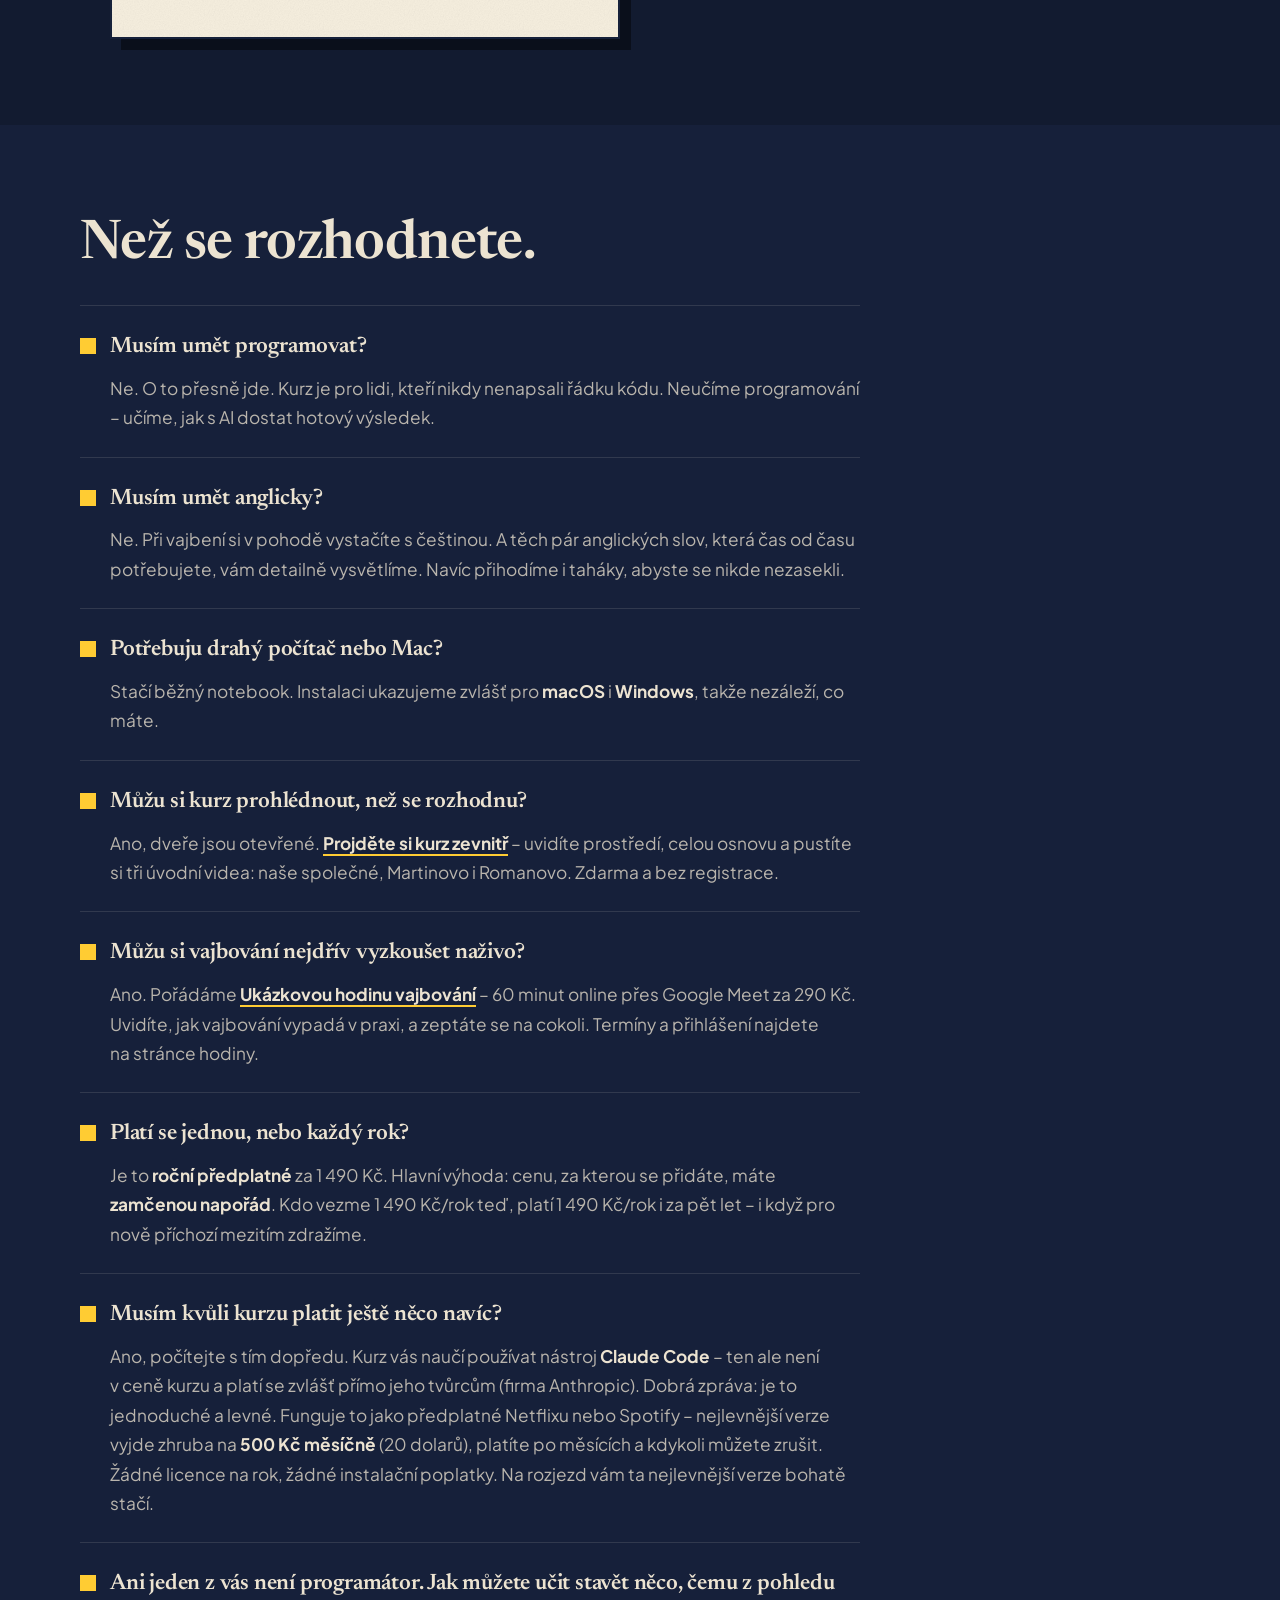
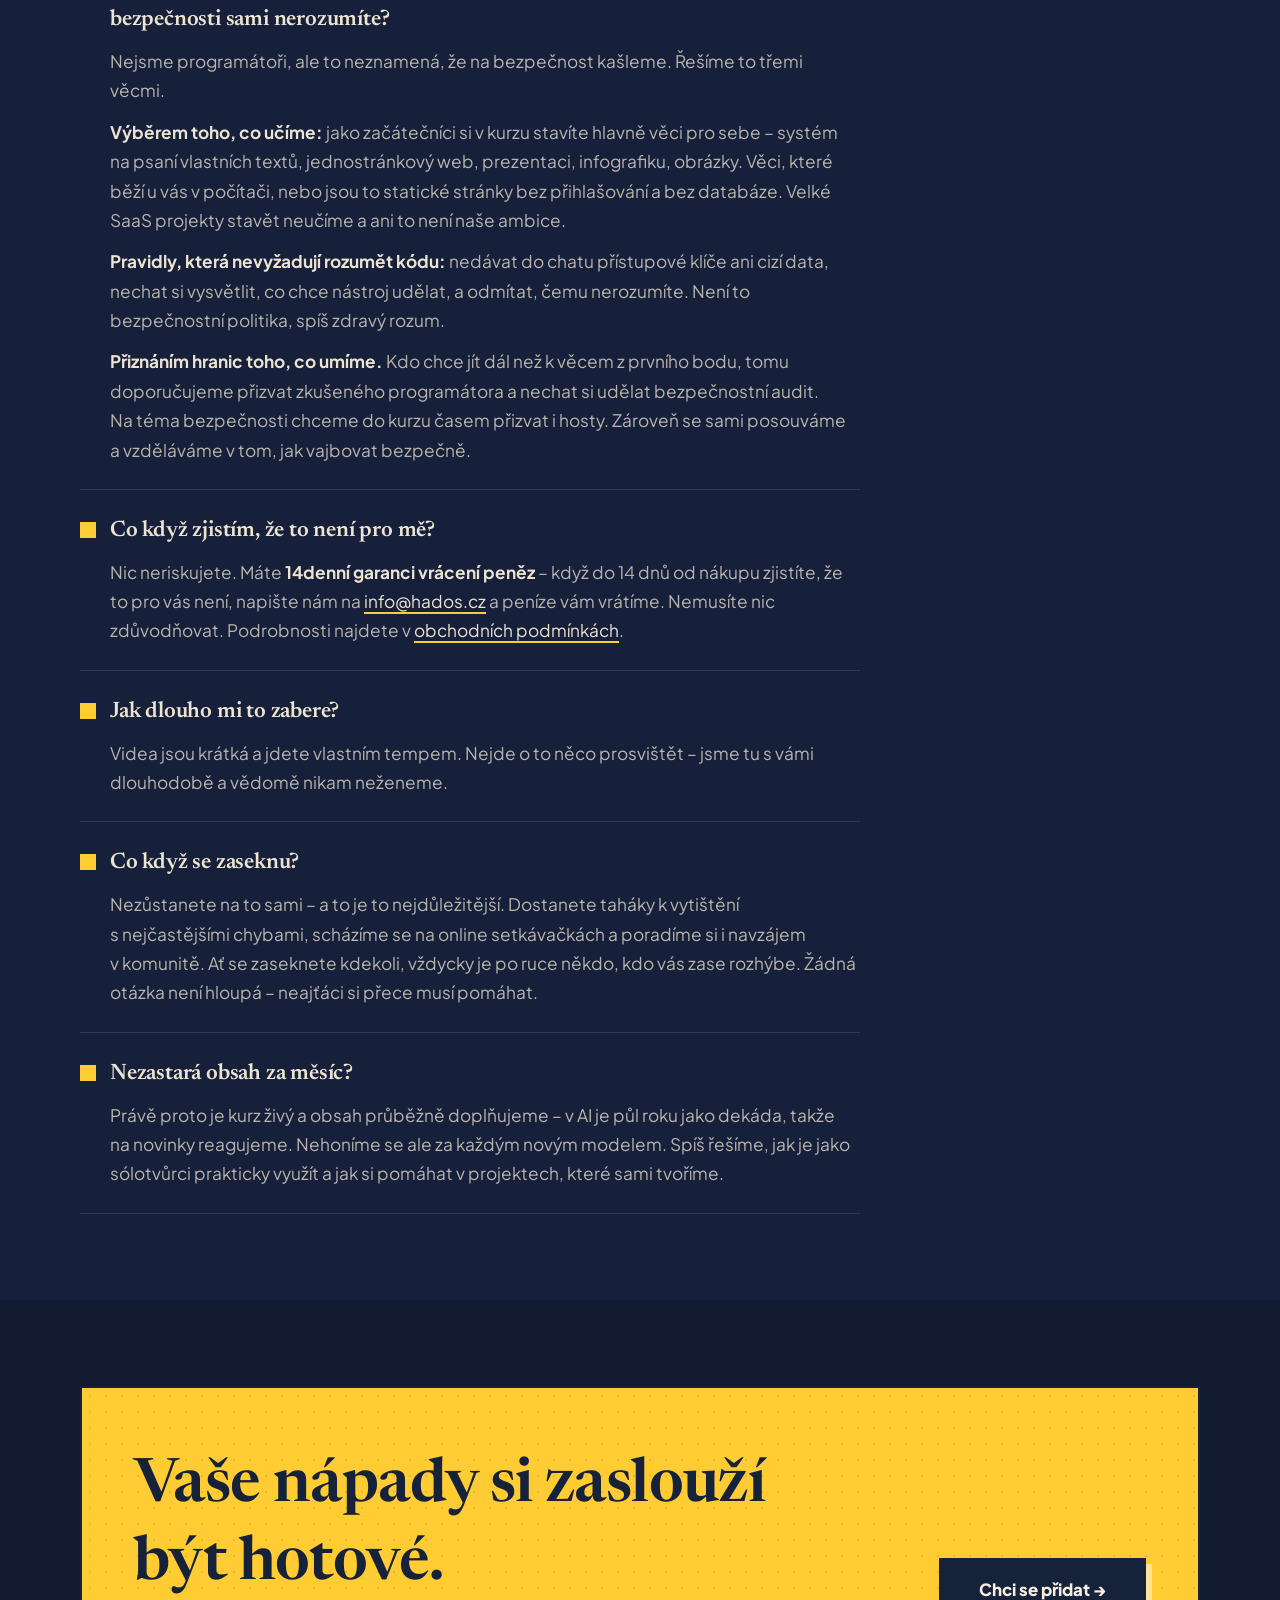
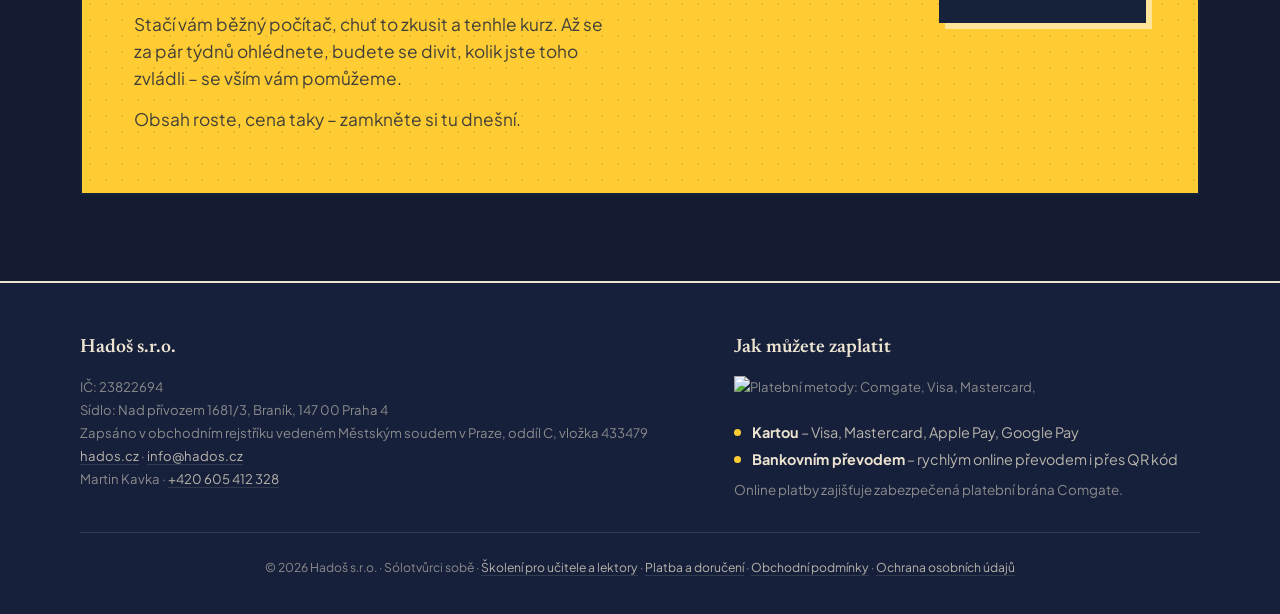
==== commit 0ddc1aa1: "HP: věta pod herem bez zvýraznění Co-Authored-By: Claude Fable 5.1 <noreply@anthropic.com>" ====
--- a/index.html
+++ b/index.html
@@ -244,7 +244,7 @@
     .who strong { color: var(--text); font-weight: 600; }
     .rolesline { font-size: clamp(1.4rem, 3.4vw, 2.1rem); font-family: var(--disp); font-weight: 500; line-height: 1.5; color: var(--text); max-width: 880px; }
     /* zvýraznění bez odkazu = tah fixou za textem (odkazy v textu mají 2px podtržení, nesmí to splývat) */
-    .rolesline u, .hero-persona u { text-decoration: none; background: var(--yellow); color: var(--ink); padding: .02em .18em; box-decoration-break: clone; -webkit-box-decoration-break: clone; }
+    .rolesline u { text-decoration: none; background: var(--yellow); color: var(--ink); padding: .02em .18em; box-decoration-break: clone; -webkit-box-decoration-break: clone; }
 
     /* ── OSNOVA ──────────────────── */
     .steps { display: flex; flex-direction: column; }
@@ -646,7 +646,7 @@
       </h1>
       <!-- TIP: sem se hodí váš vlastní rukopis (sken) -->
       <p class="hero-sub">Online kurz pro sólotvůrce, kteří nikdy neprogramovali. Prošlapali jsme tu cestu před vámi&nbsp;– a&nbsp;teď vám k&nbsp;ní dáme mapu.</p>
-      <p class="hero-persona">Kurz je pro&nbsp;každého, kdo má&nbsp;nápady a&nbsp;chce je konečně realizovat&nbsp;– a&nbsp;<u>je jedno, jestli jste na&nbsp;volné noze, ve&nbsp;firmě, na&nbsp;úřadě, nebo učíte.</u></p>
+      <p class="hero-persona">Kurz je pro&nbsp;každého, kdo má&nbsp;nápady a&nbsp;chce je konečně realizovat&nbsp;– aa&nbsp;<u>je jedno, jestli jste na&nbsp;volné noze, ve&nbsp;firmě, na&nbsp;úřadě, nebo učíte.</u></p>nbsp;je jedno, jestli jste naa&nbsp;<u>je jedno, jestli jste na&nbsp;volné noze, ve&nbsp;firmě, na&nbsp;úřadě, nebo učíte.</u></p>nbsp;volné noze, vea&nbsp;<u>je jedno, jestli jste na&nbsp;volné noze, ve&nbsp;firmě, na&nbsp;úřadě, nebo učíte.</u></p>nbsp;firmě, naa&nbsp;<u>je jedno, jestli jste na&nbsp;volné noze, ve&nbsp;firmě, na&nbsp;úřadě, nebo učíte.</u></p>nbsp;úřadě, nebo učíte.</p>
       <div class="hero-cta-row">
         <a href="#predprodej" class="btn-primary" data-umami-event="cta-klik" data-umami-event-misto="hero">Chci se přidat →</a>
         <a href="#vystupy" class="btn-ghost">Co si postavíte ↓</a>
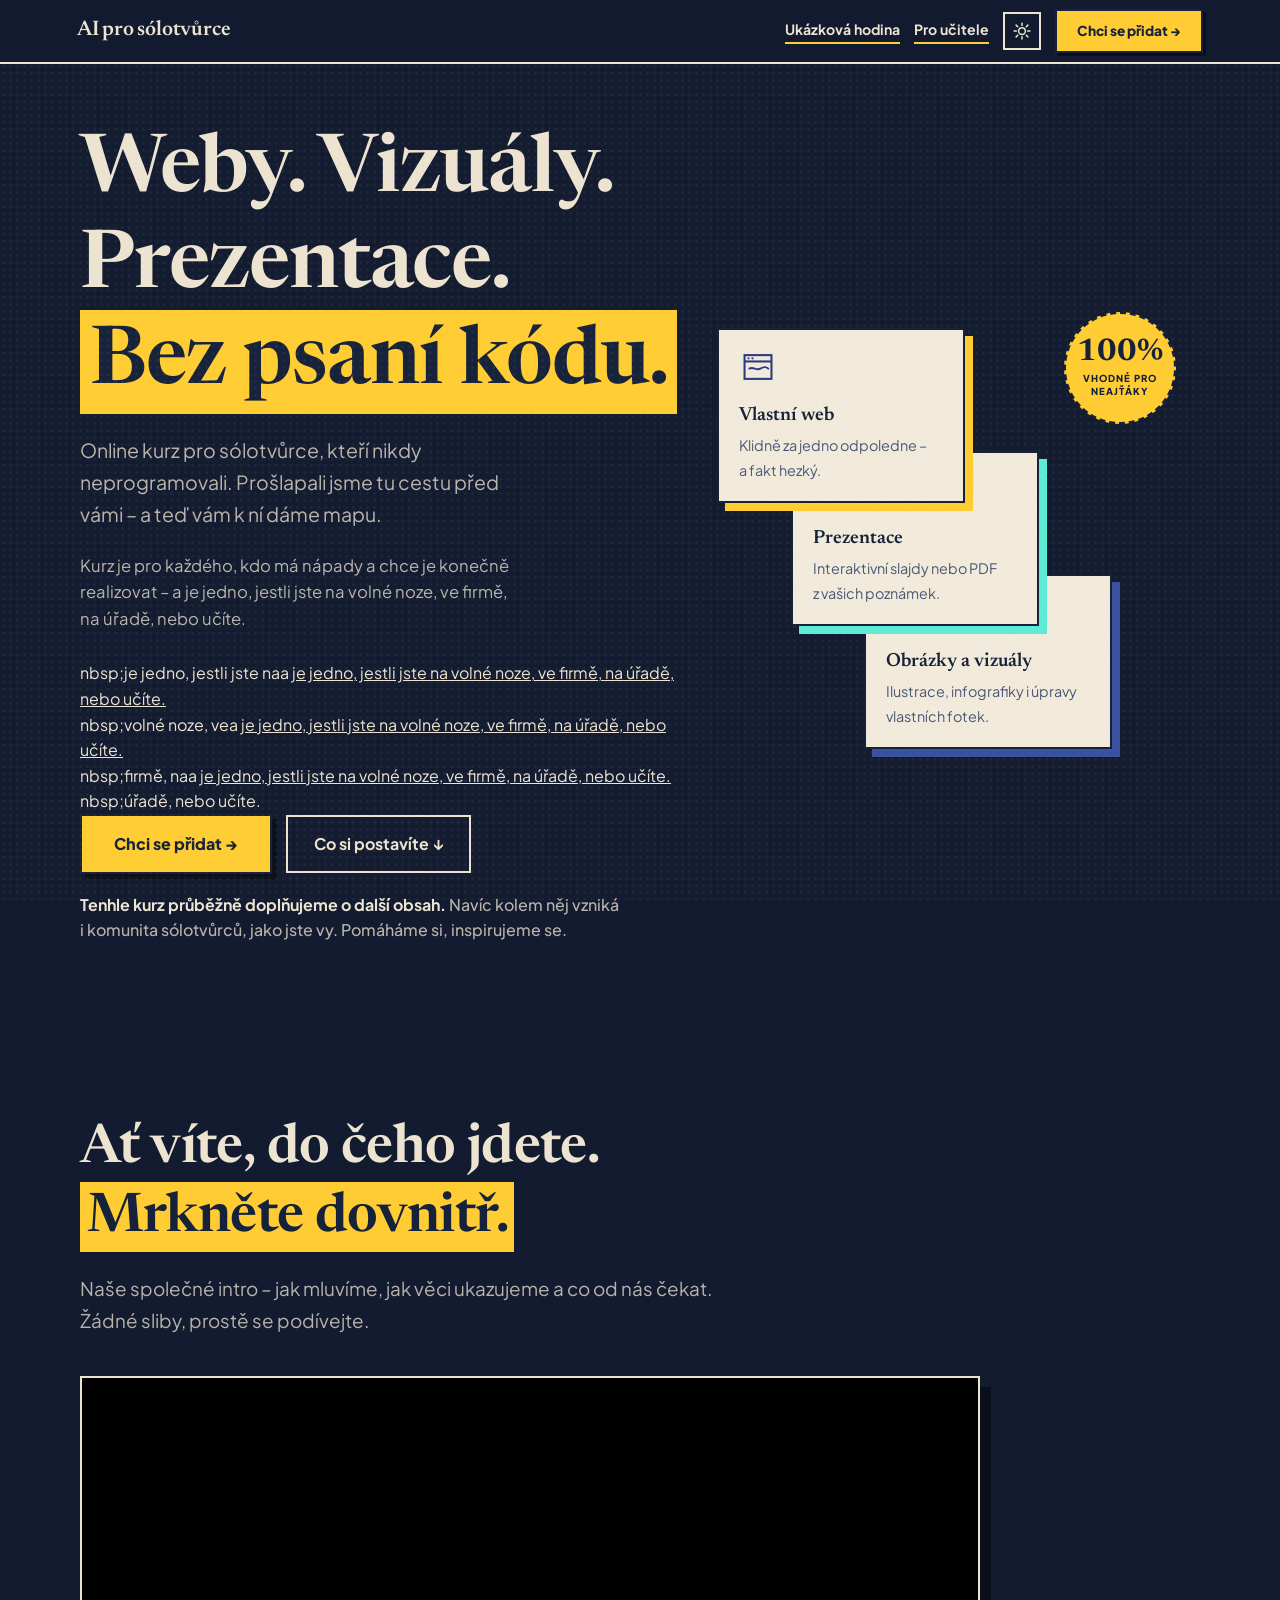
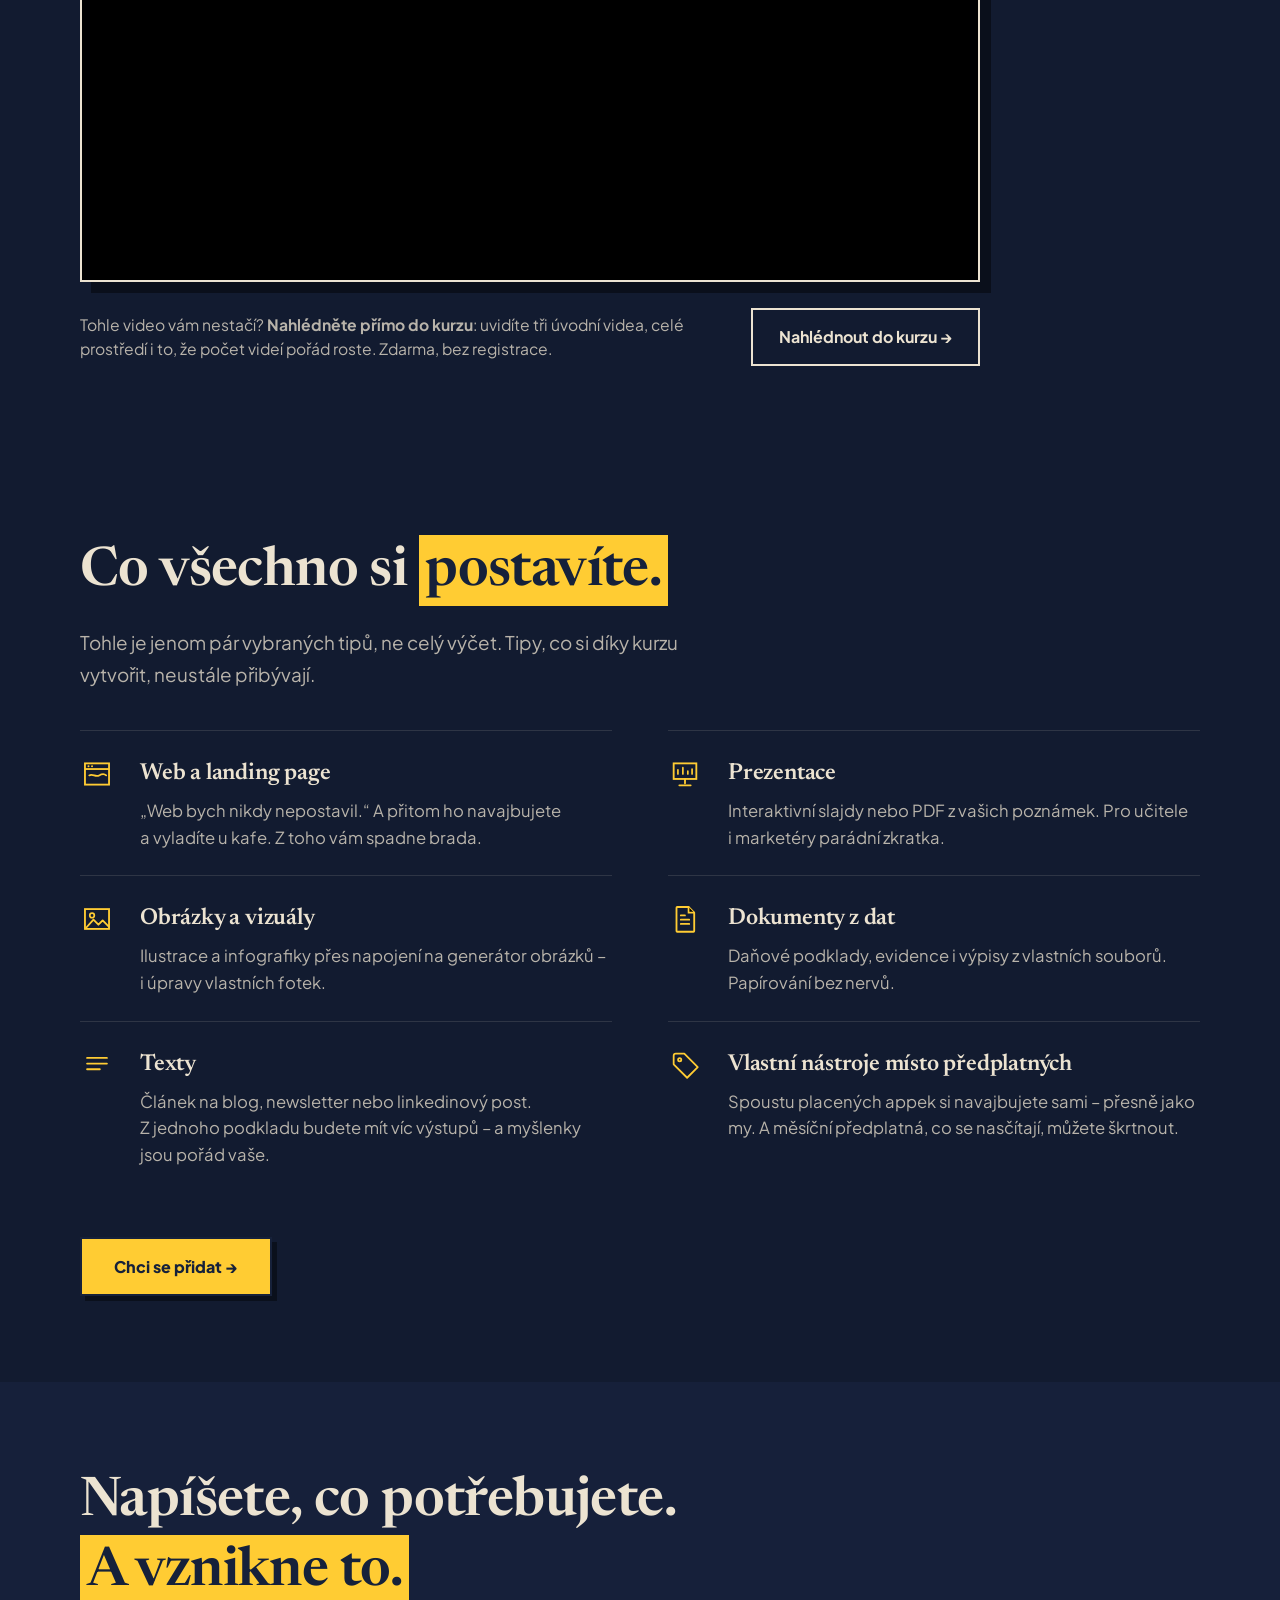
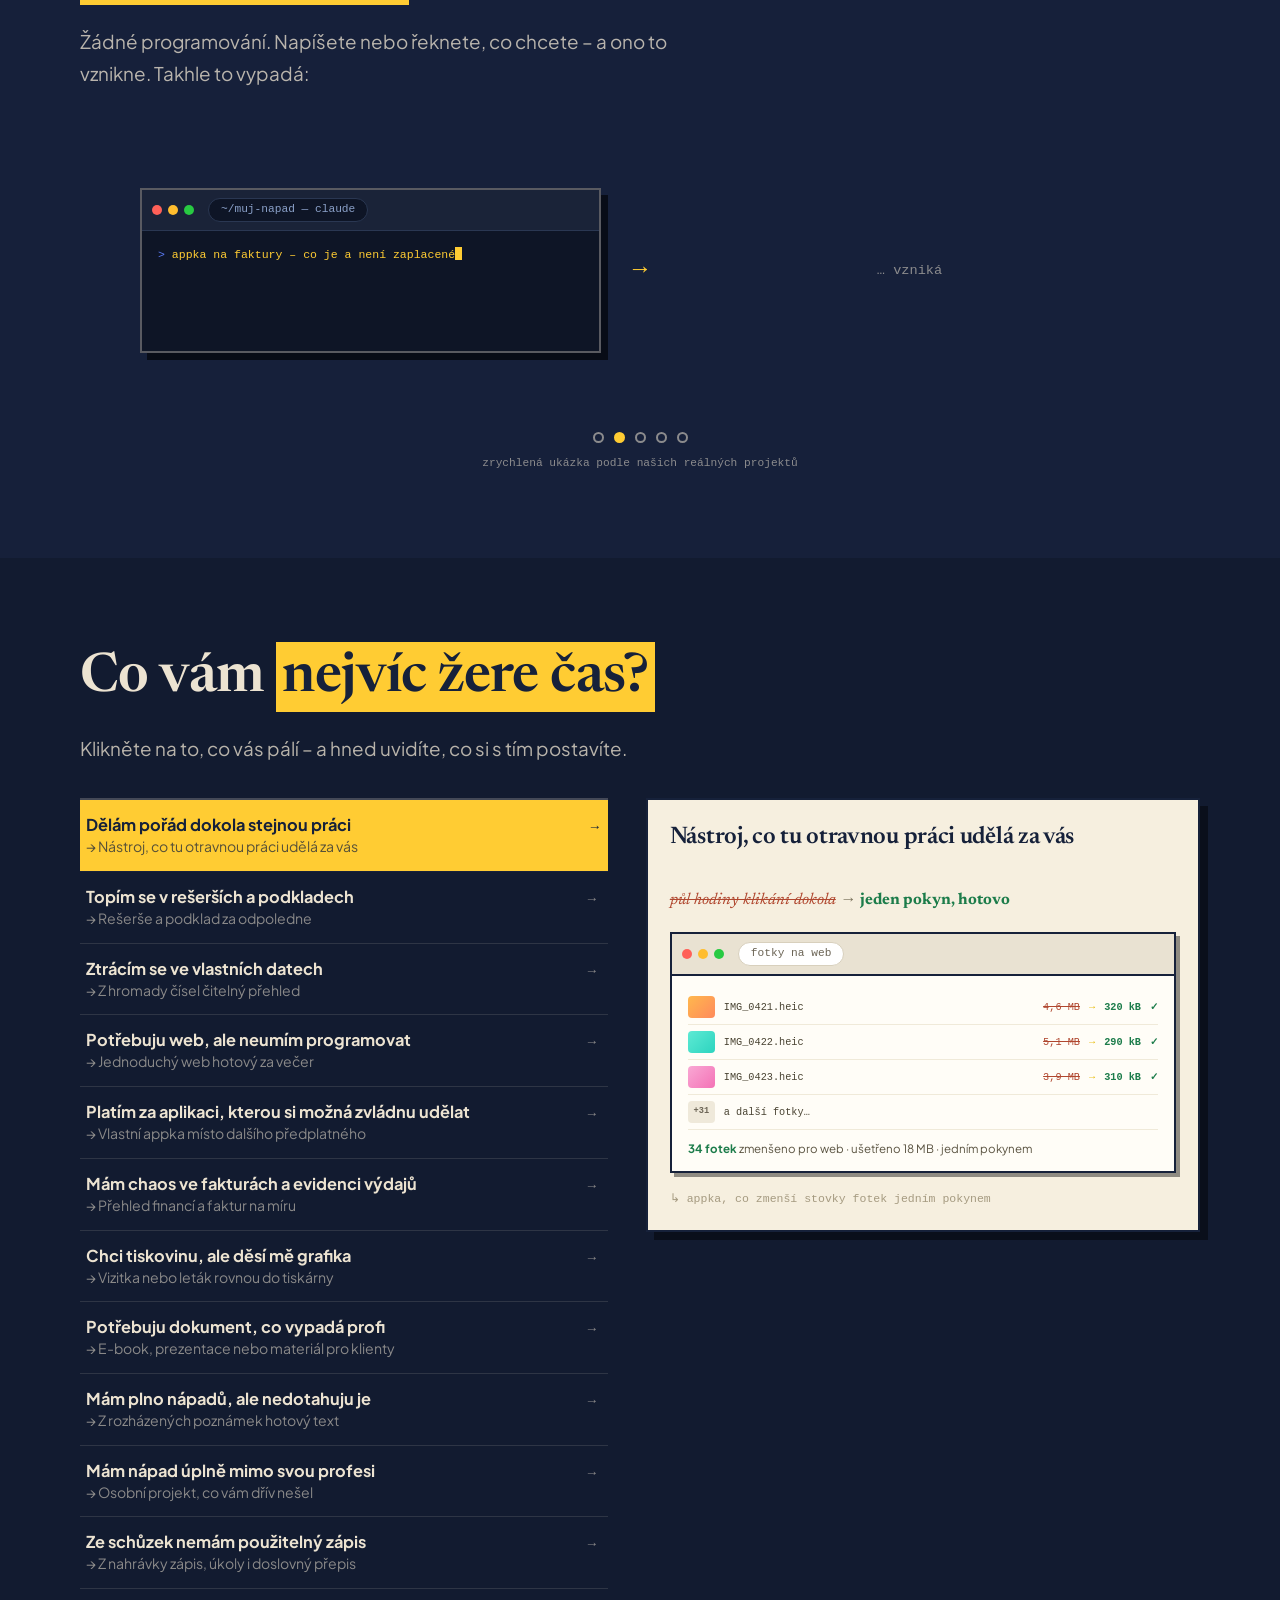
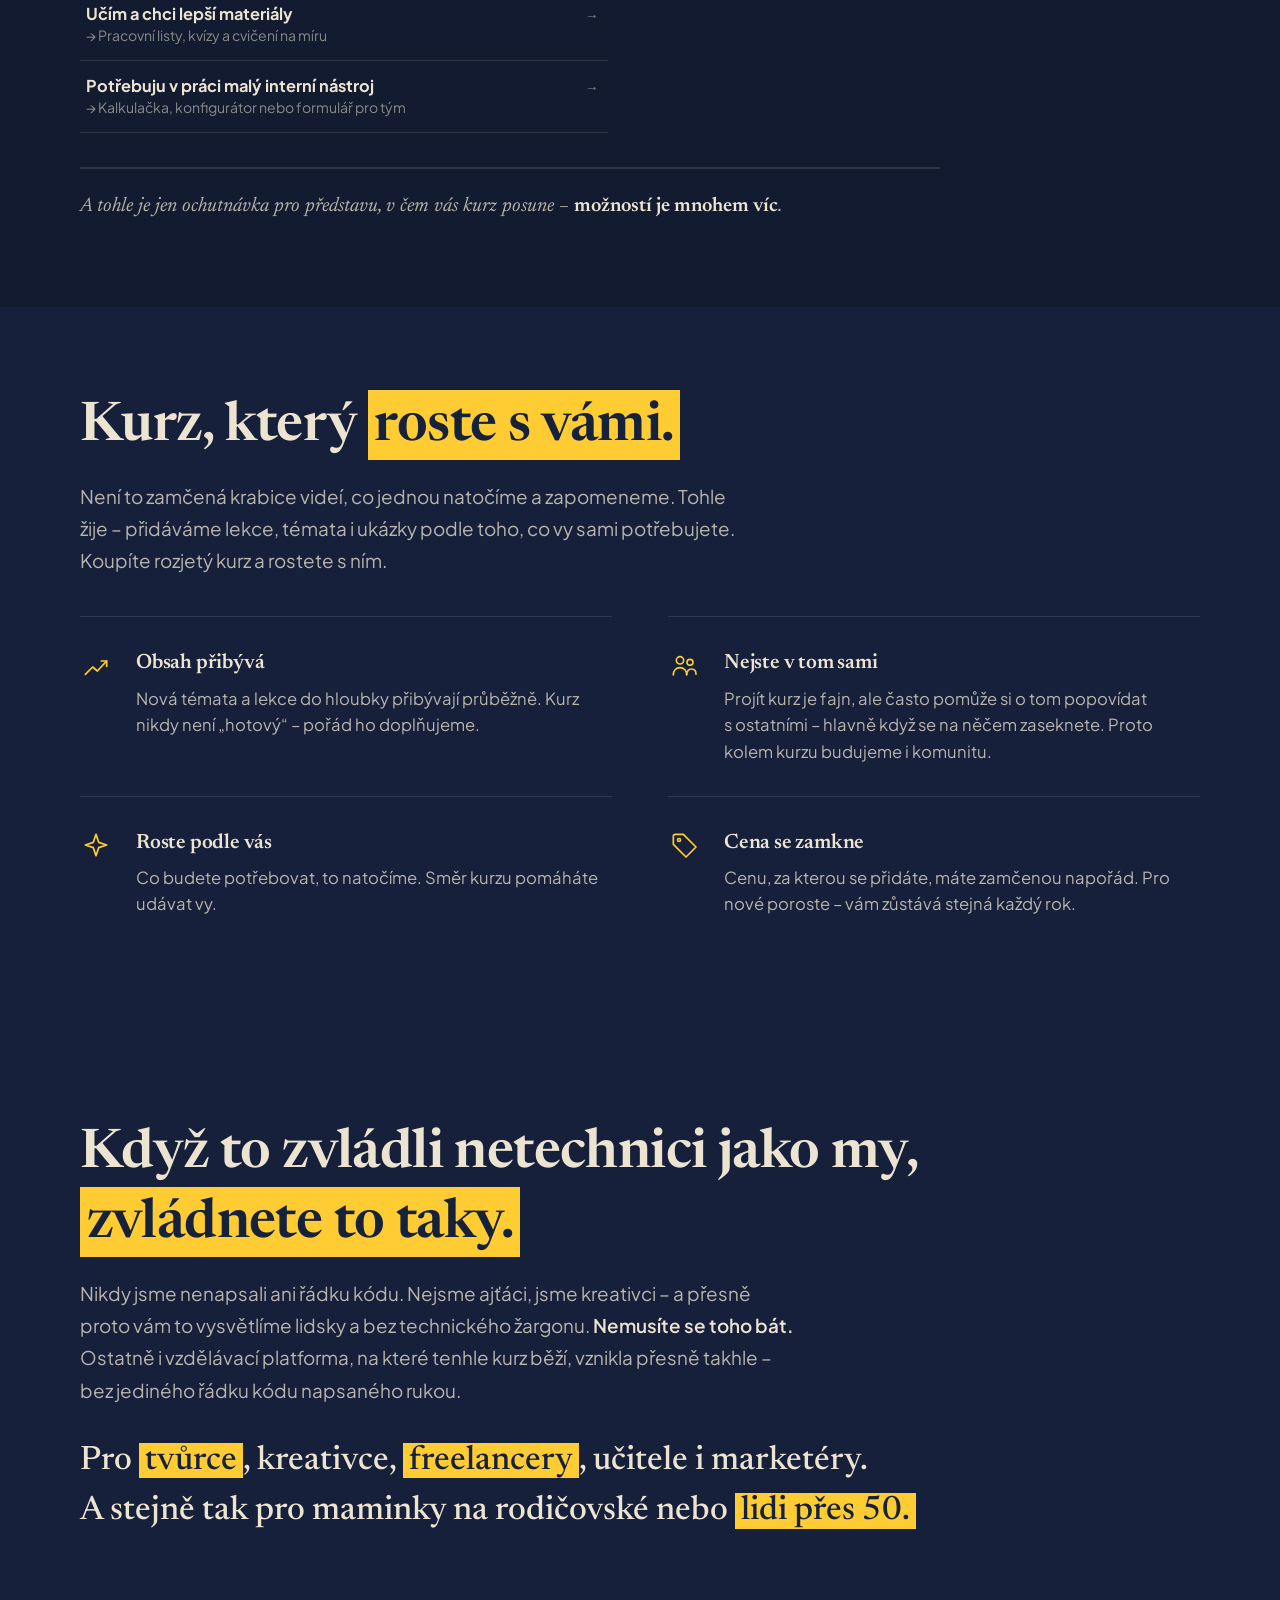
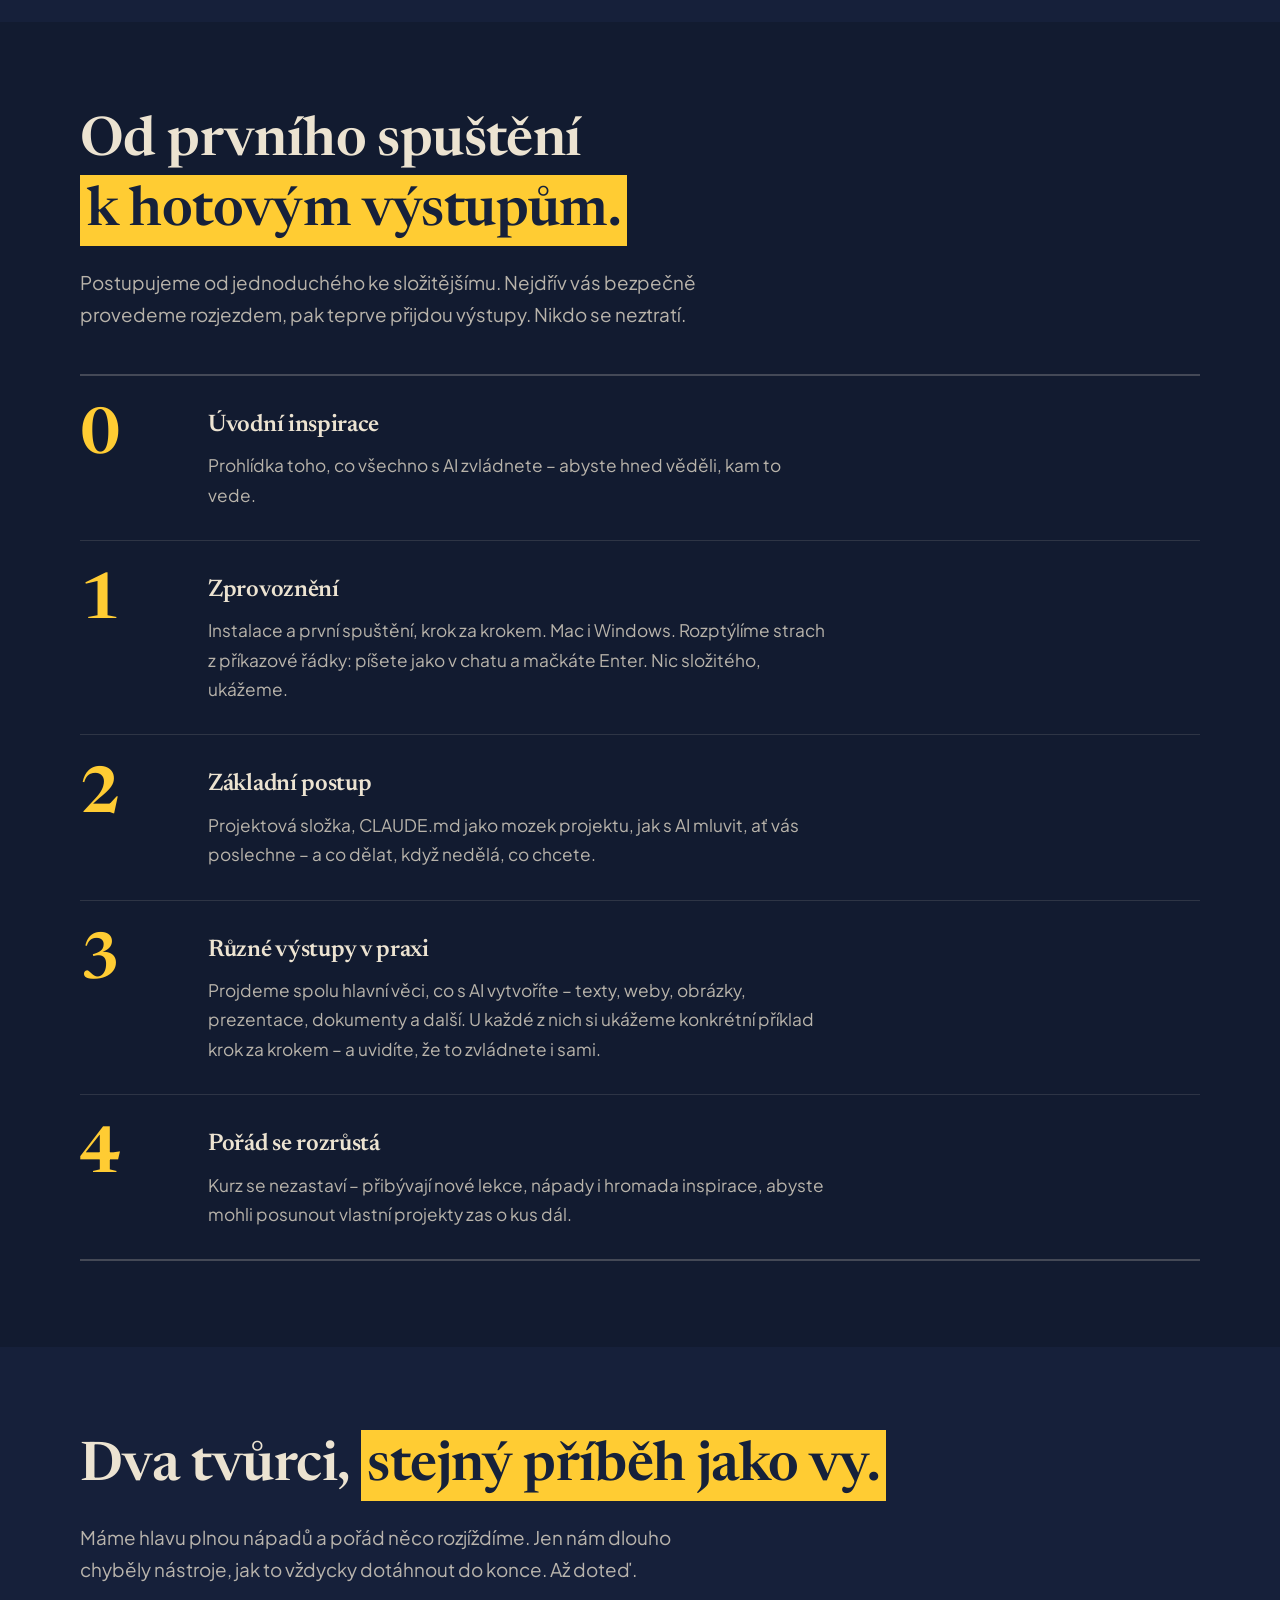
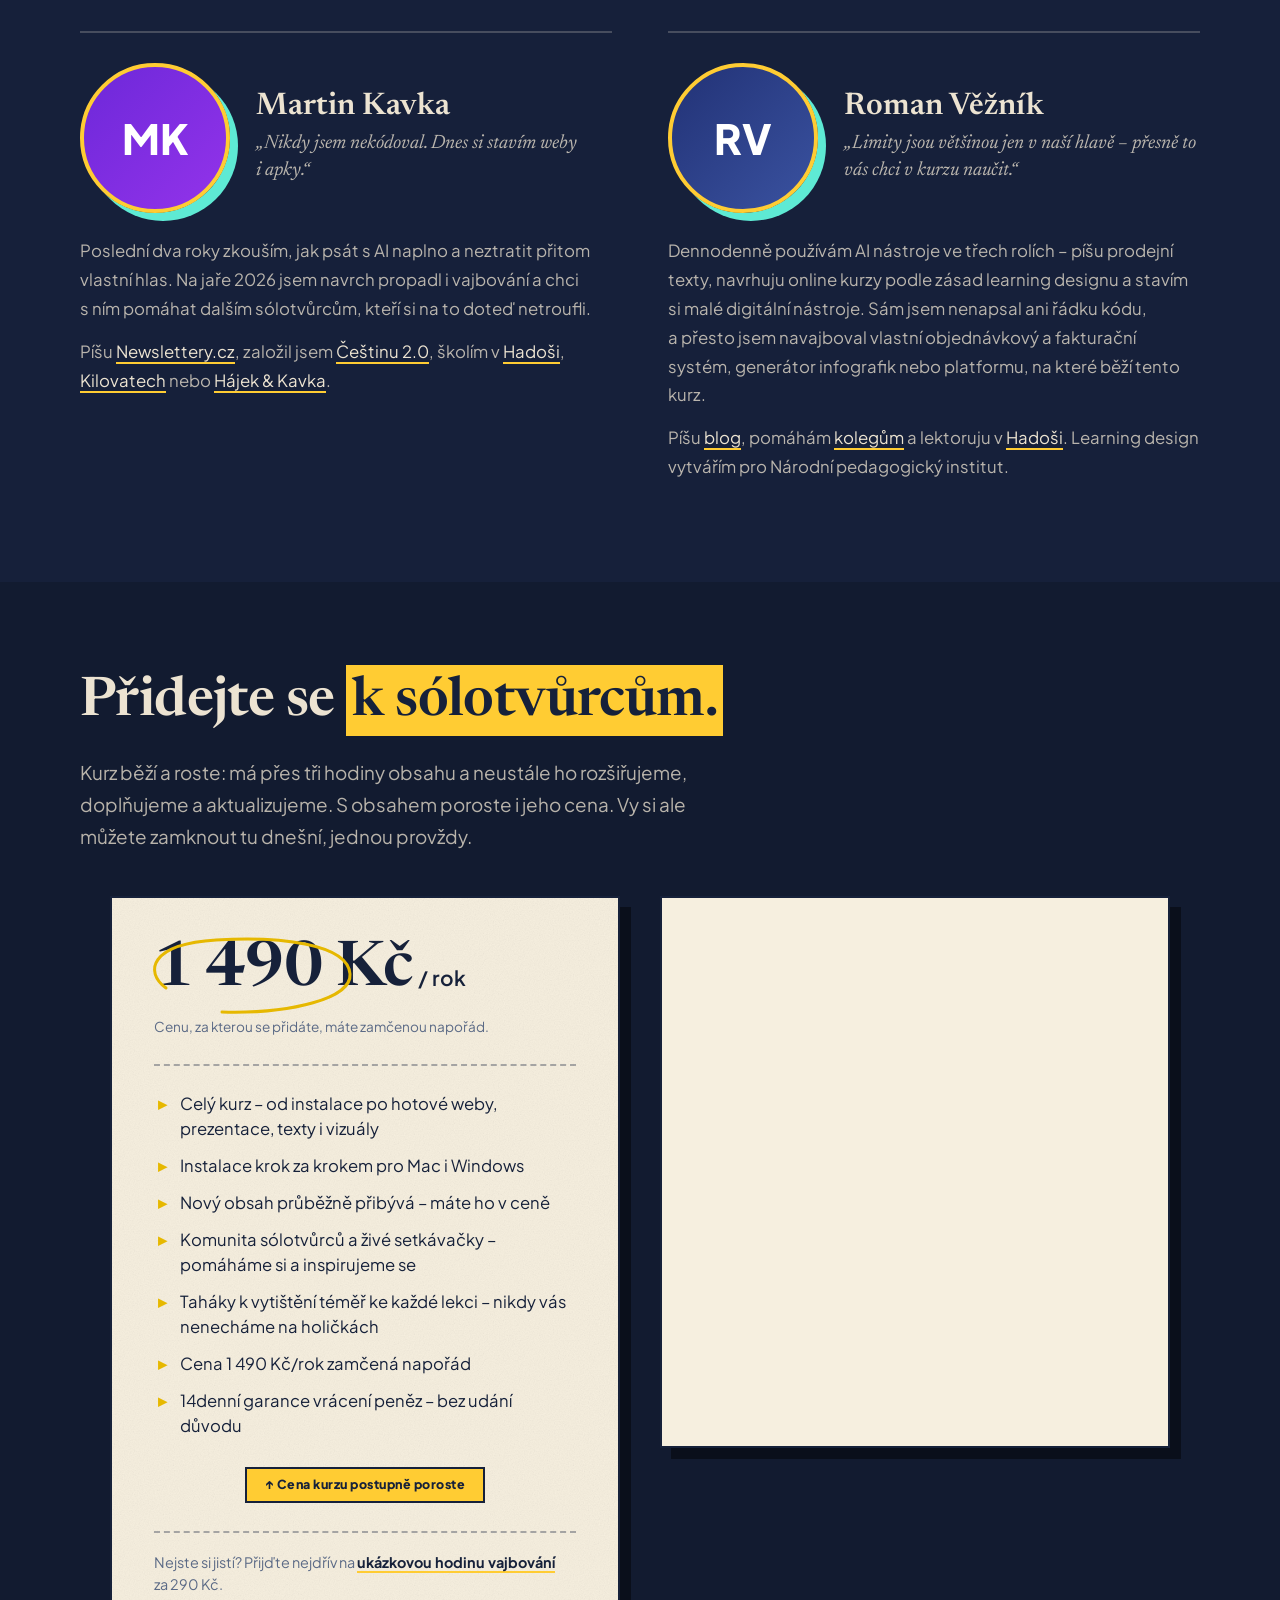
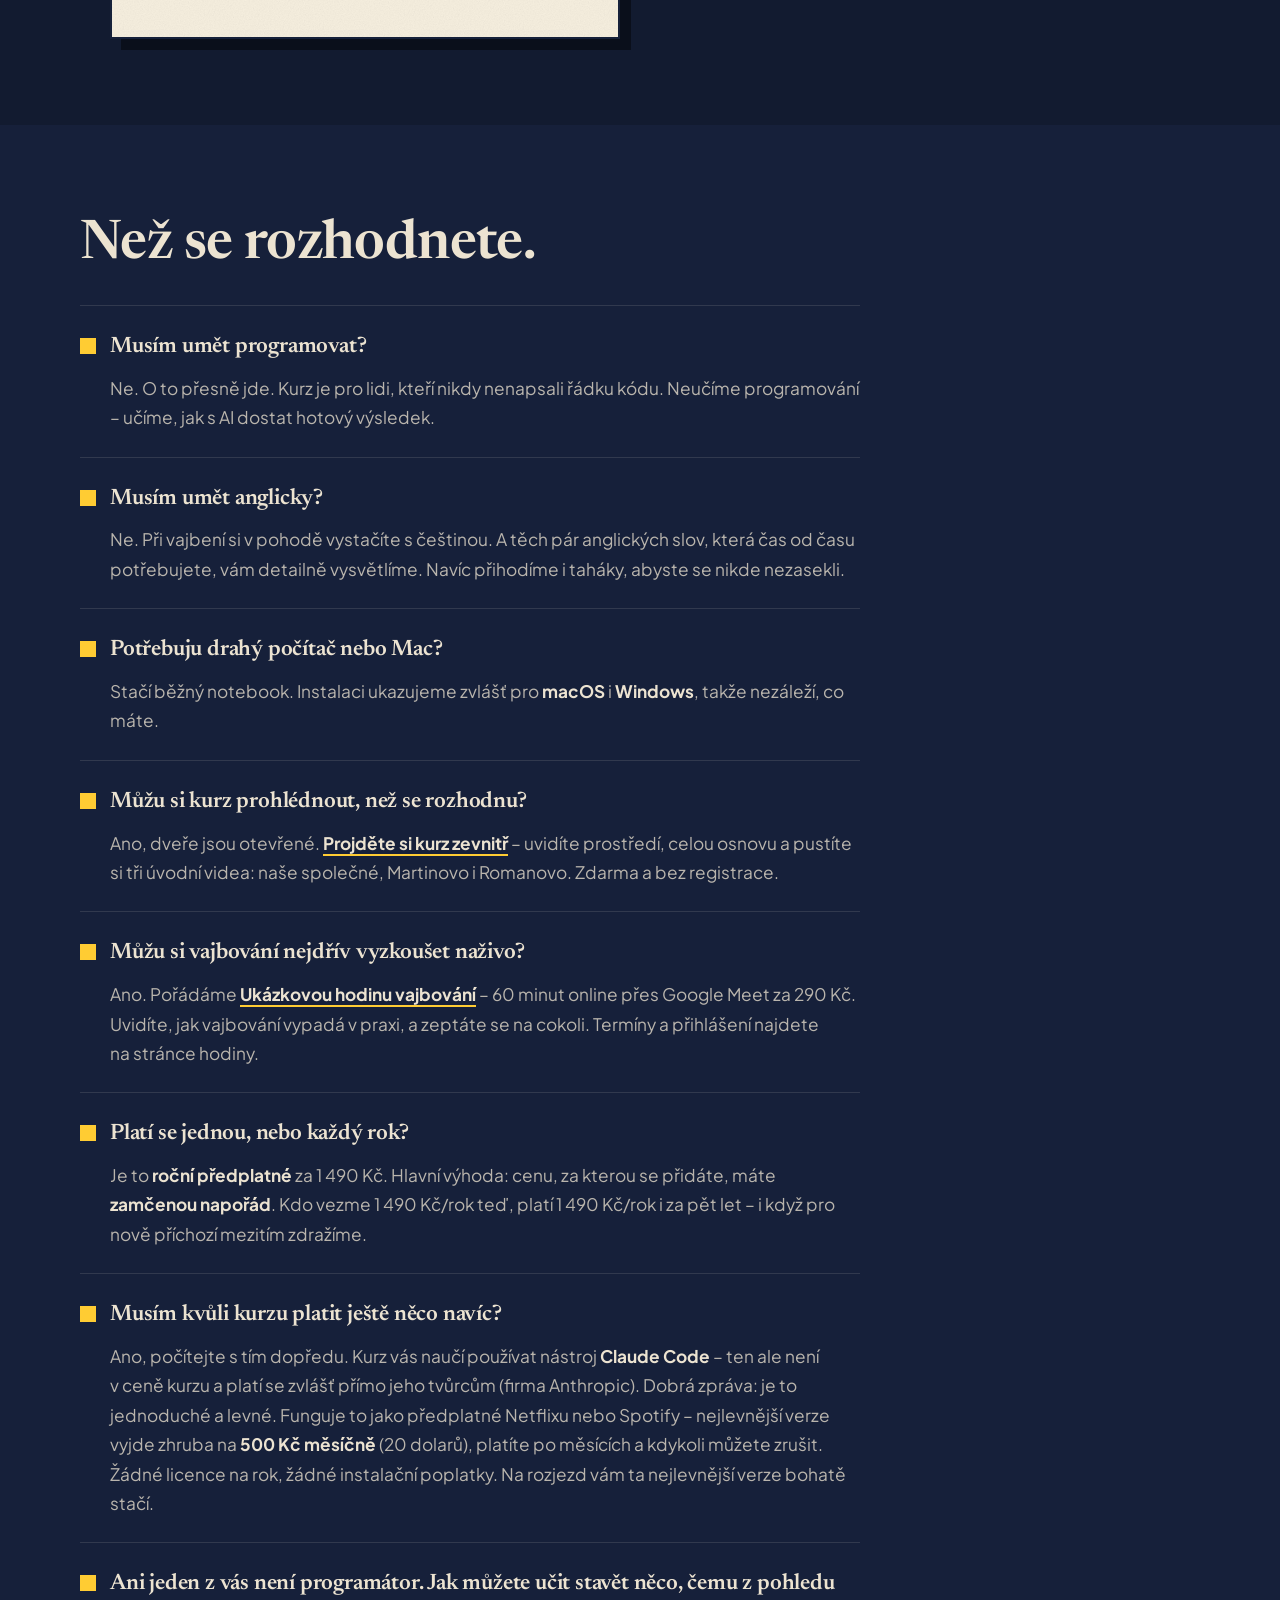
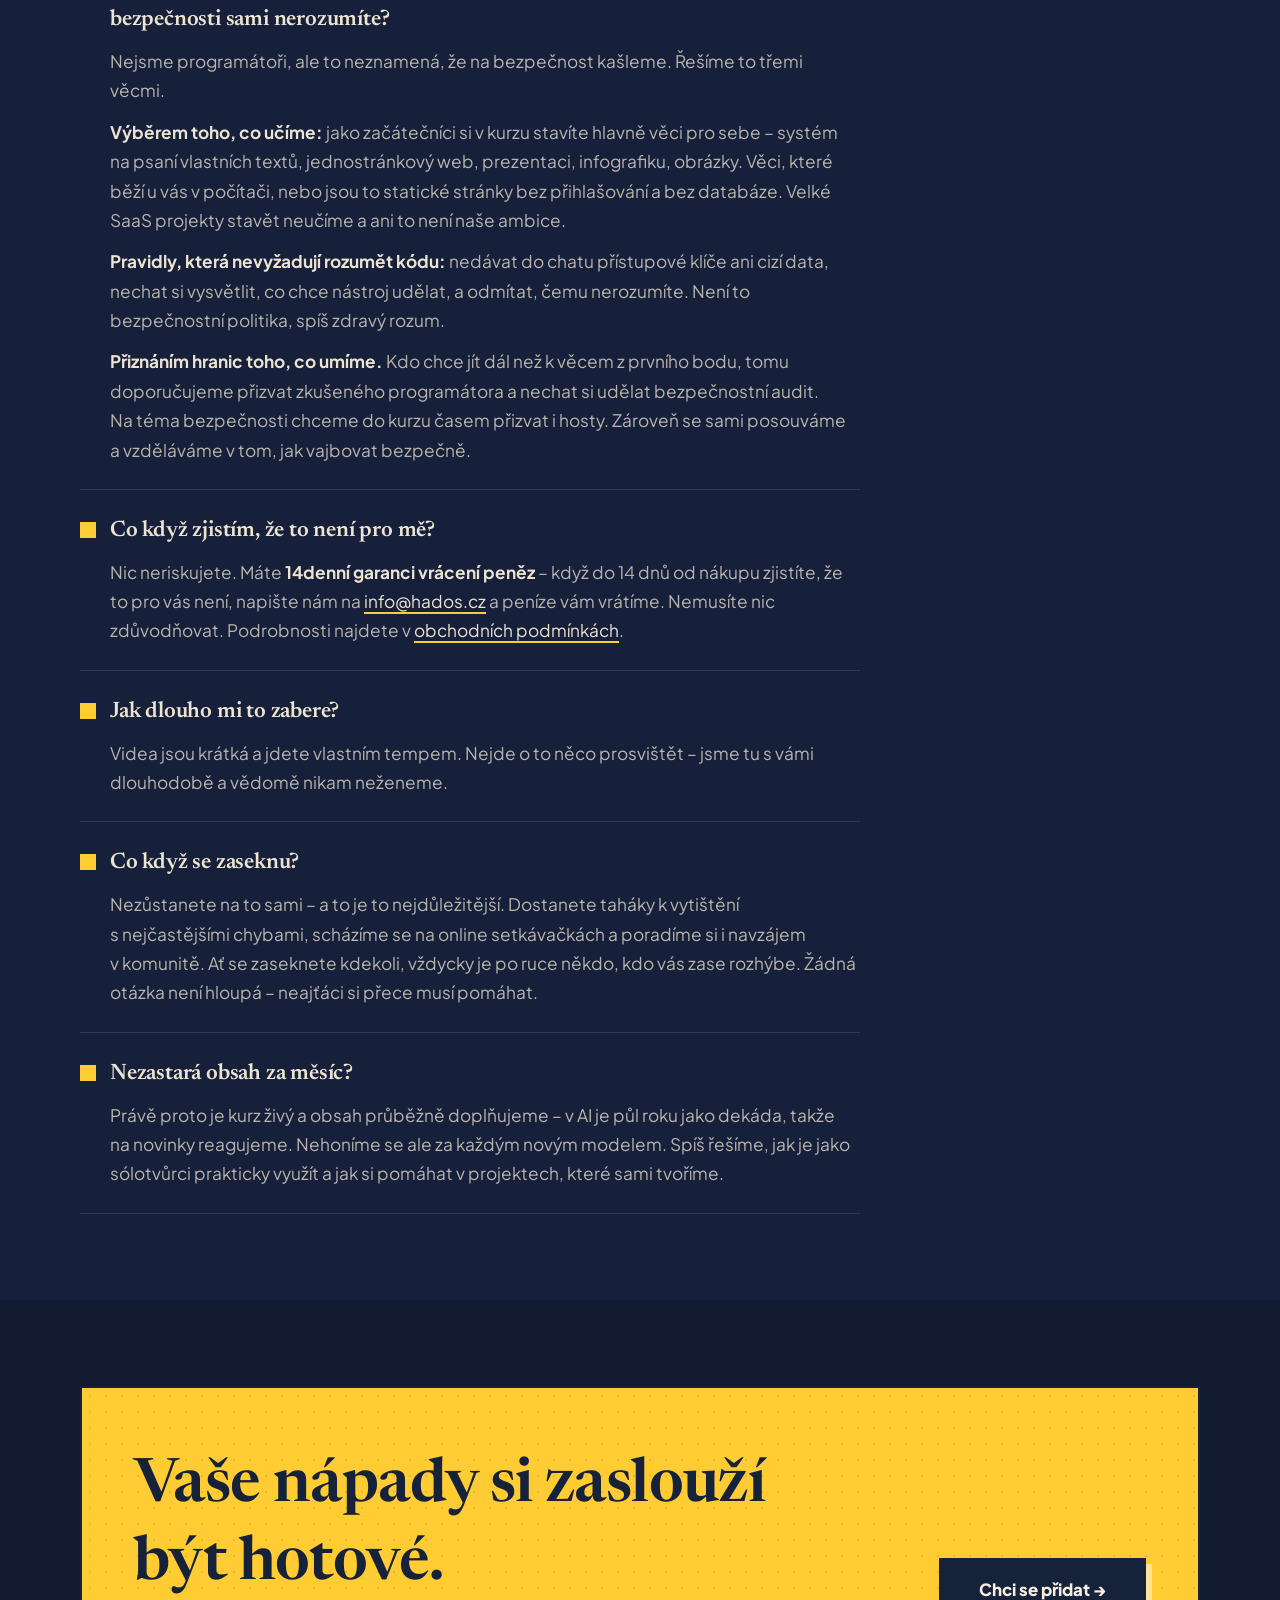
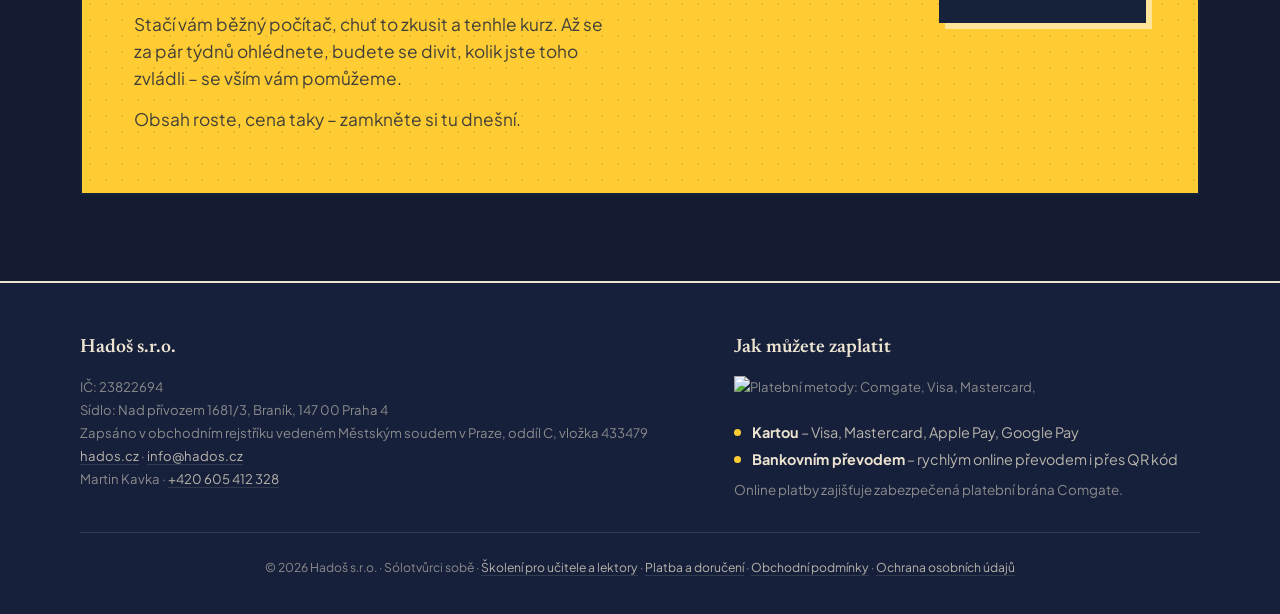
==== commit e797fb6d: "HP: oprava rozbité věty pod herem (chybný sed v 0ddc1aa) Co-Authored-By: Claude Fable 5.1 <noreply@a" ====
--- a/index.html
+++ b/index.html
@@ -646,7 +646,7 @@
       </h1>
       <!-- TIP: sem se hodí váš vlastní rukopis (sken) -->
       <p class="hero-sub">Online kurz pro sólotvůrce, kteří nikdy neprogramovali. Prošlapali jsme tu cestu před vámi&nbsp;– a&nbsp;teď vám k&nbsp;ní dáme mapu.</p>
-      <p class="hero-persona">Kurz je pro&nbsp;každého, kdo má&nbsp;nápady a&nbsp;chce je konečně realizovat&nbsp;– aa&nbsp;<u>je jedno, jestli jste na&nbsp;volné noze, ve&nbsp;firmě, na&nbsp;úřadě, nebo učíte.</u></p>nbsp;je jedno, jestli jste naa&nbsp;<u>je jedno, jestli jste na&nbsp;volné noze, ve&nbsp;firmě, na&nbsp;úřadě, nebo učíte.</u></p>nbsp;volné noze, vea&nbsp;<u>je jedno, jestli jste na&nbsp;volné noze, ve&nbsp;firmě, na&nbsp;úřadě, nebo učíte.</u></p>nbsp;firmě, naa&nbsp;<u>je jedno, jestli jste na&nbsp;volné noze, ve&nbsp;firmě, na&nbsp;úřadě, nebo učíte.</u></p>nbsp;úřadě, nebo učíte.</p>
+      <p class="hero-persona">Kurz je pro&nbsp;každého, kdo má&nbsp;nápady a&nbsp;chce je konečně realizovat&nbsp;– a&nbsp;je jedno, jestli jste na&nbsp;volné noze, ve&nbsp;firmě, na&nbsp;úřadě, nebo učíte.</p>nbsp;je jedno, jestli jste naa&nbsp;<u>je jedno, jestli jste na&nbsp;volné noze, ve&nbsp;firmě, na&nbsp;úřadě, nebo učíte.</u></p>nbsp;volné noze, vea&nbsp;<u>je jedno, jestli jste na&nbsp;volné noze, ve&nbsp;firmě, na&nbsp;úřadě, nebo učíte.</u></p>nbsp;firmě, naa&nbsp;<u>je jedno, jestli jste na&nbsp;volné noze, ve&nbsp;firmě, na&nbsp;úřadě, nebo učíte.</u></p>nbsp;úřadě, nebo učíte.</p>
       <div class="hero-cta-row">
         <a href="#predprodej" class="btn-primary" data-umami-event="cta-klik" data-umami-event-misto="hero">Chci se přidat →</a>
         <a href="#vystupy" class="btn-ghost">Co si postavíte ↓</a>
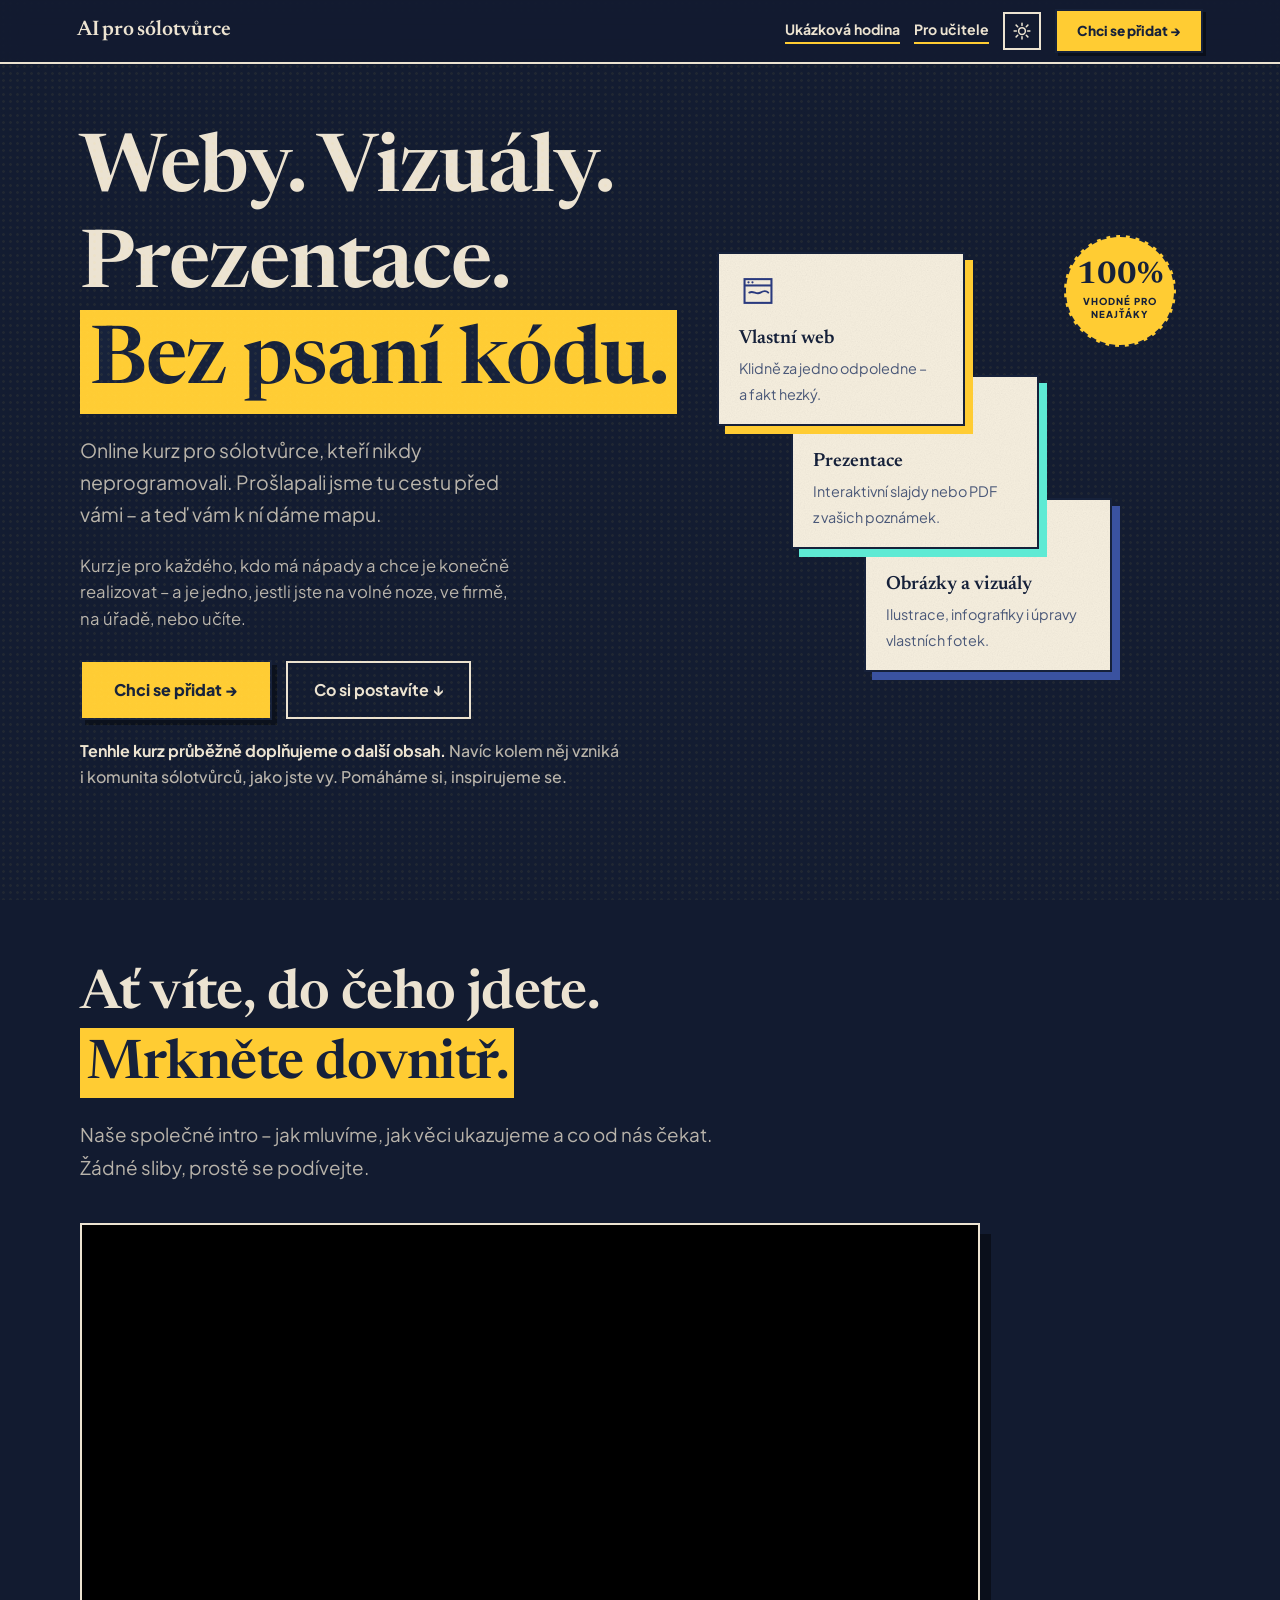
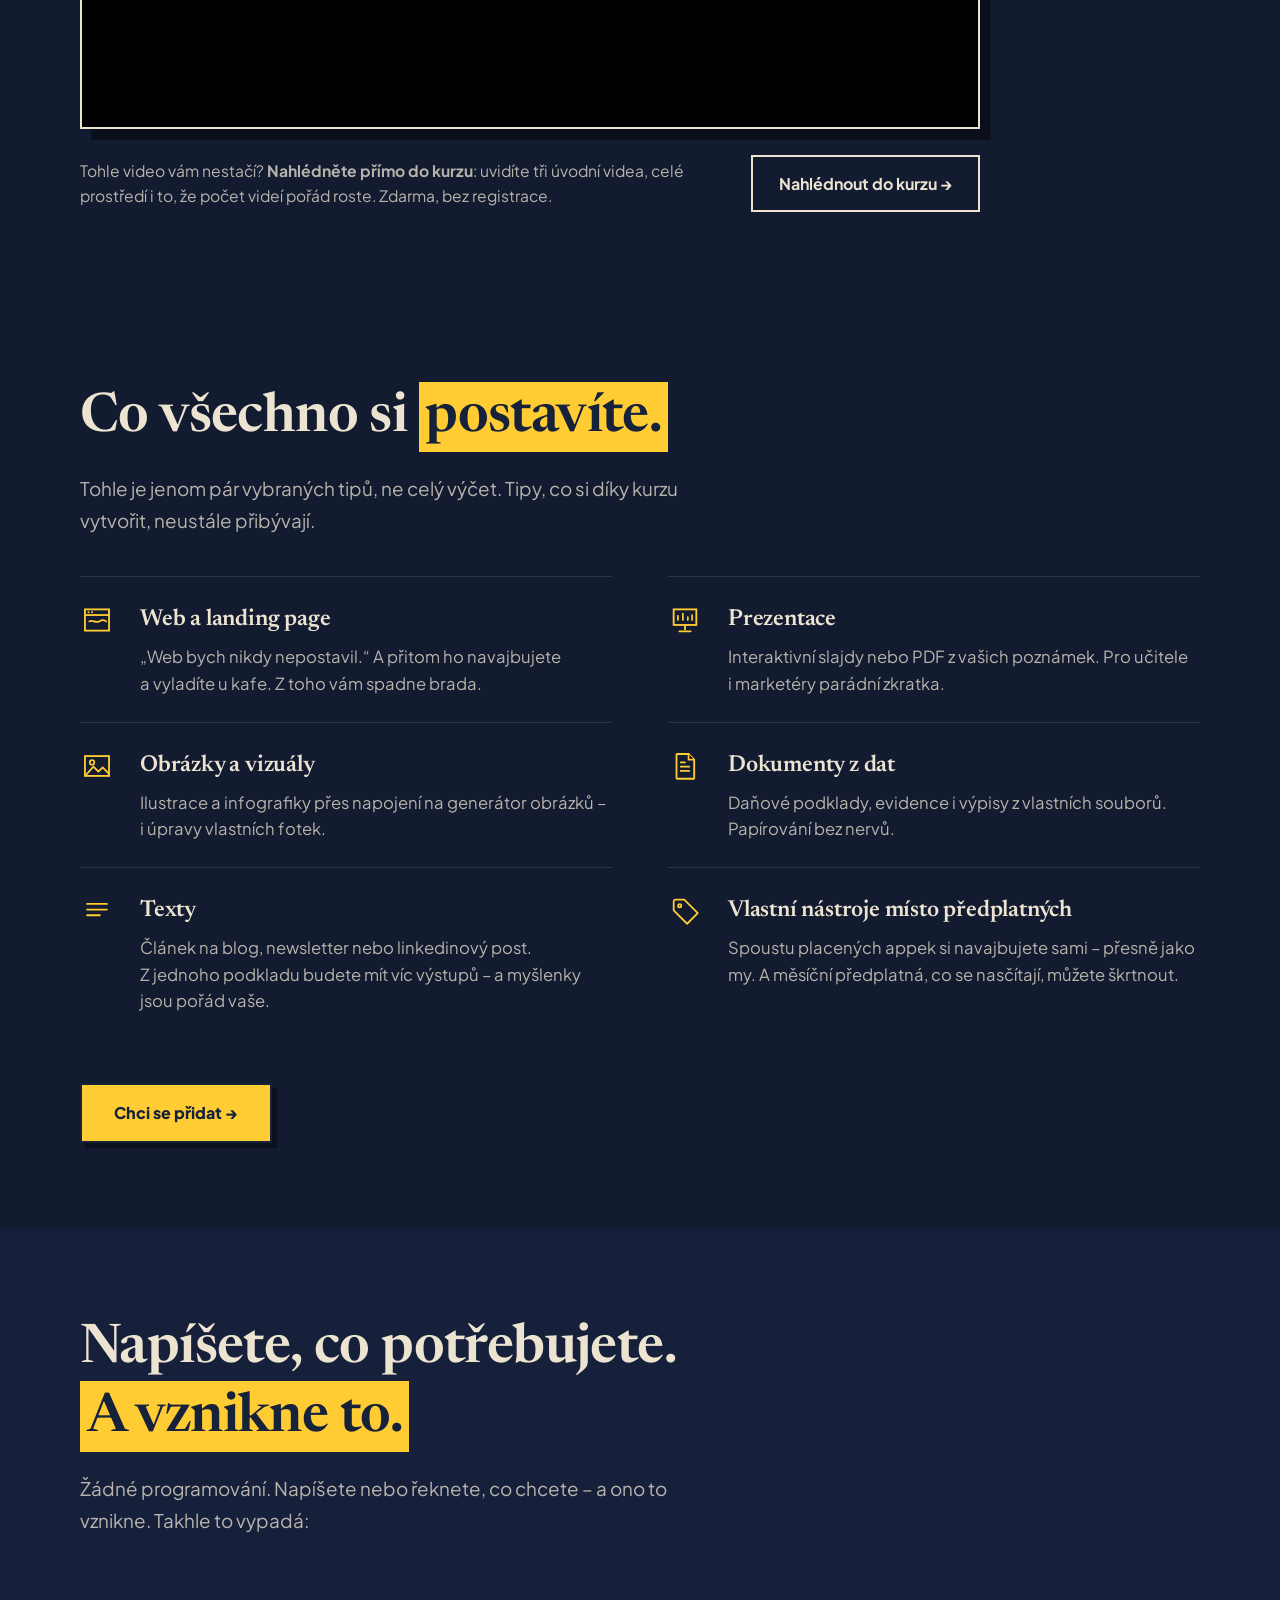
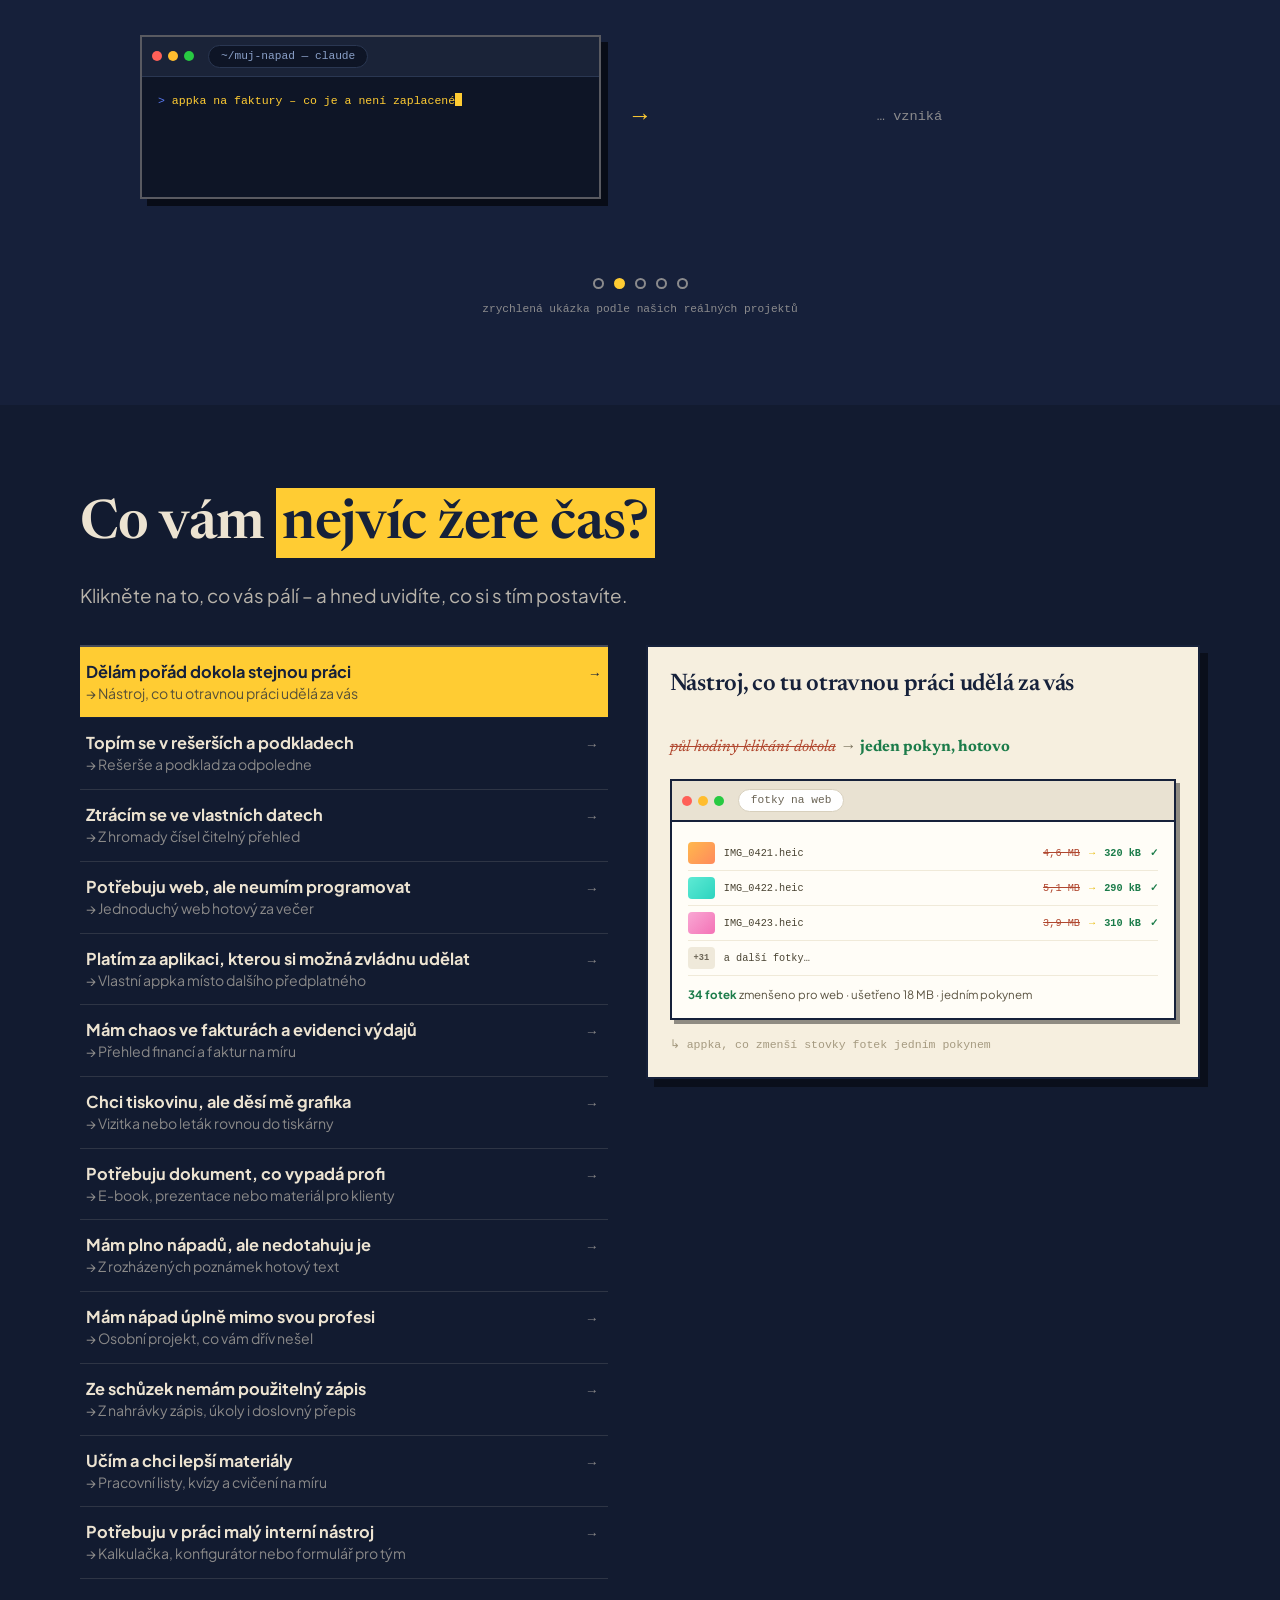
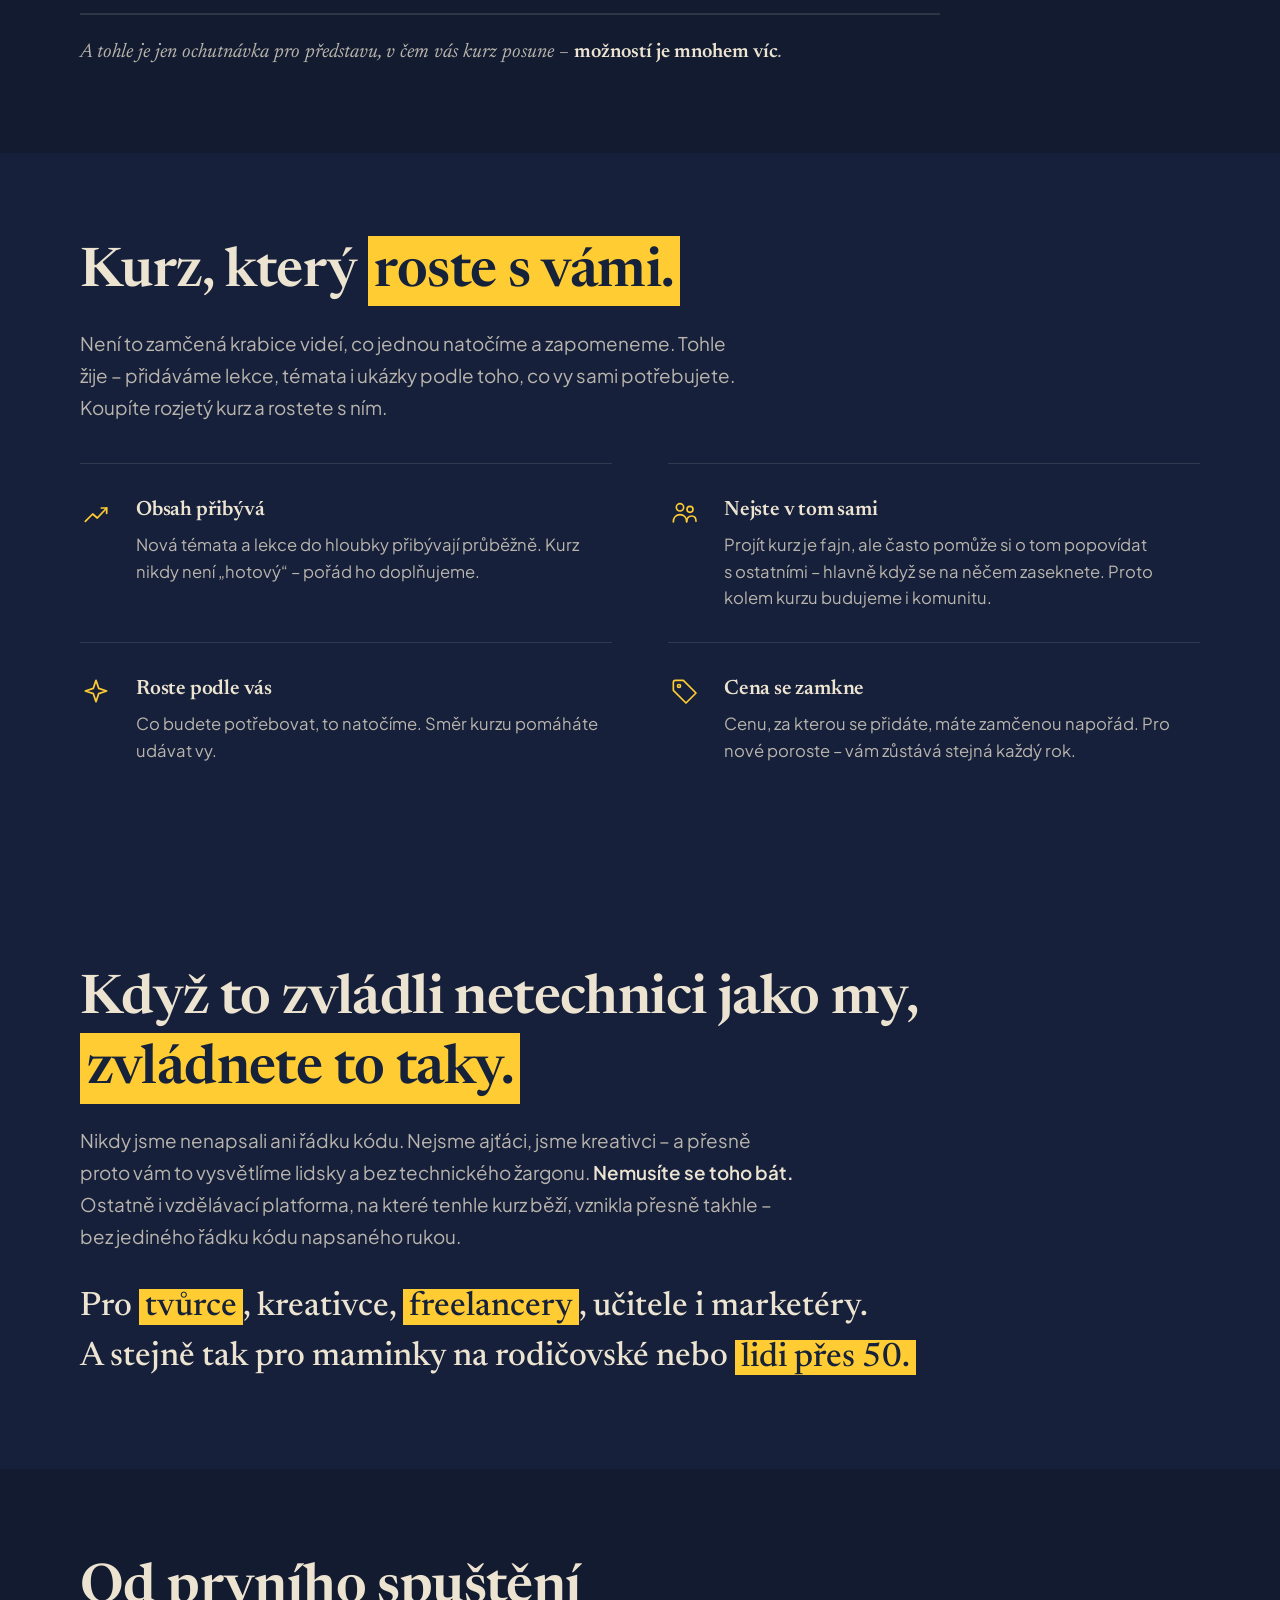
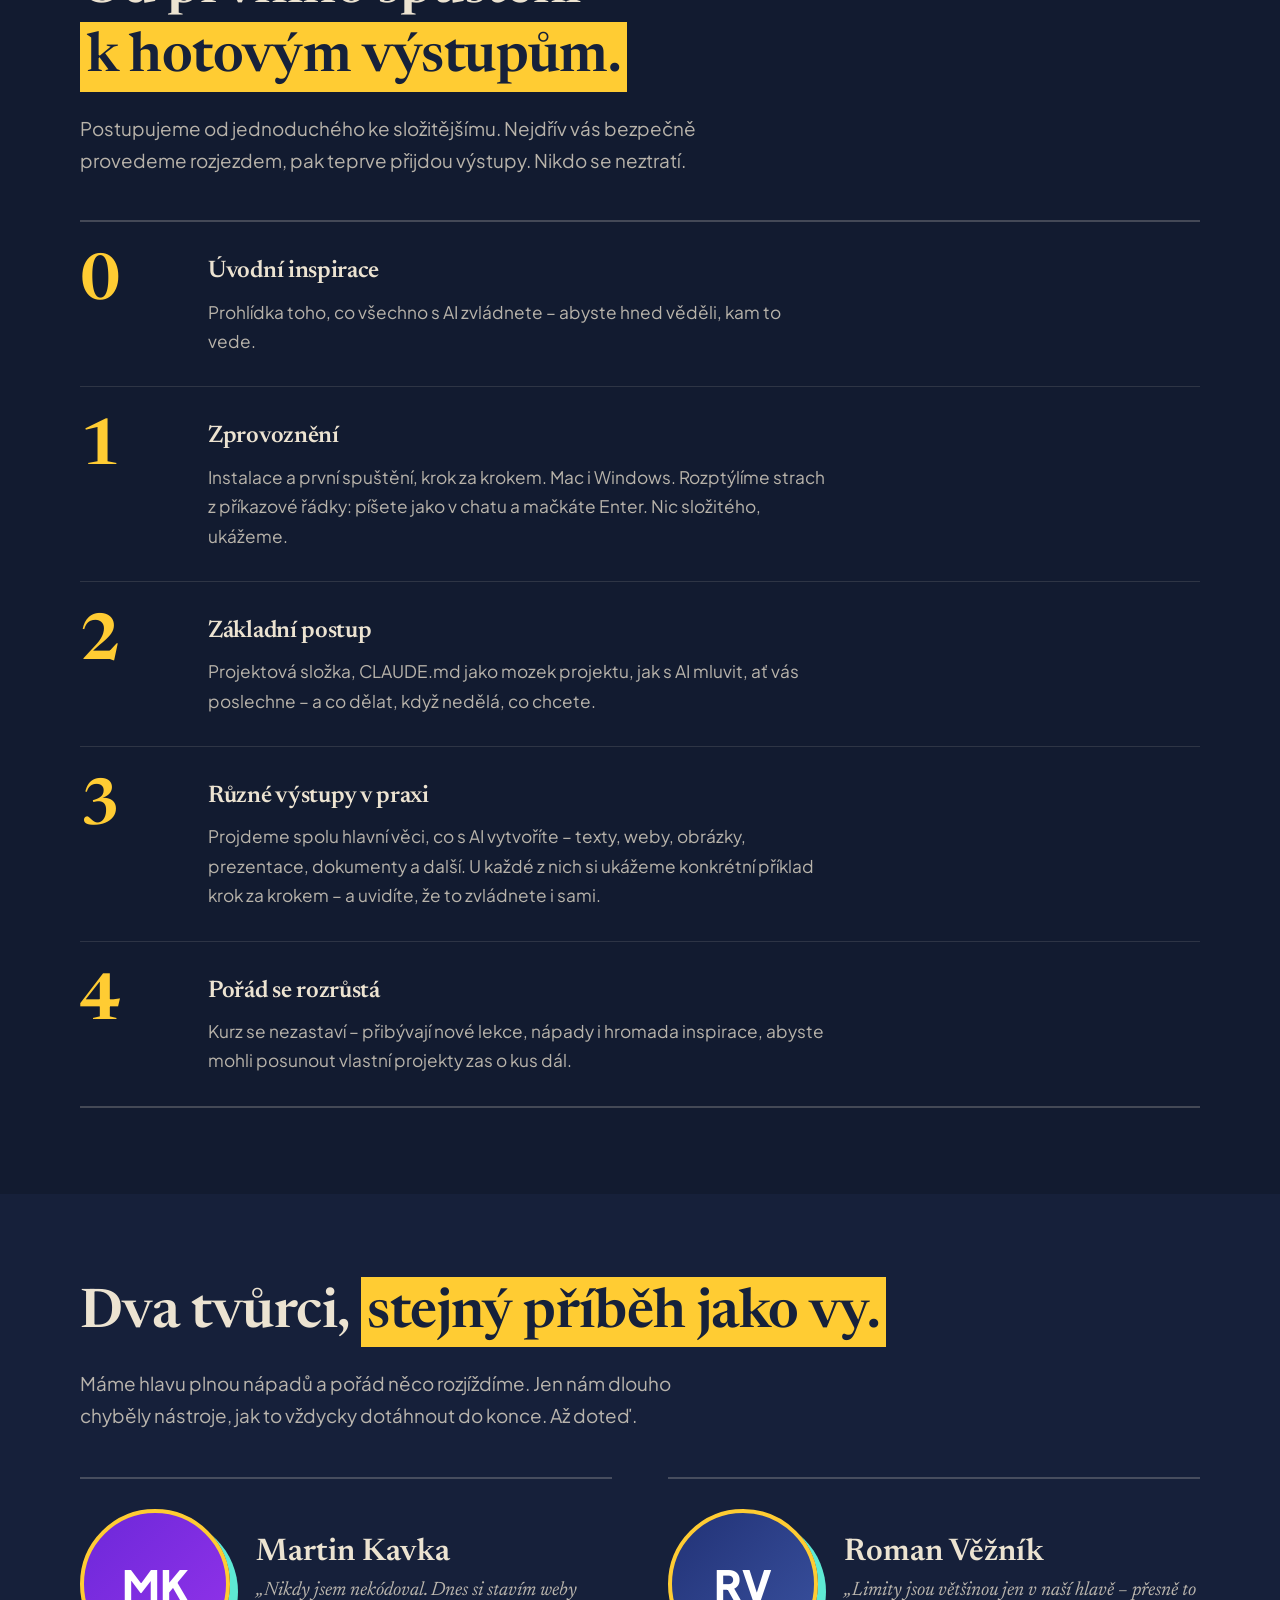
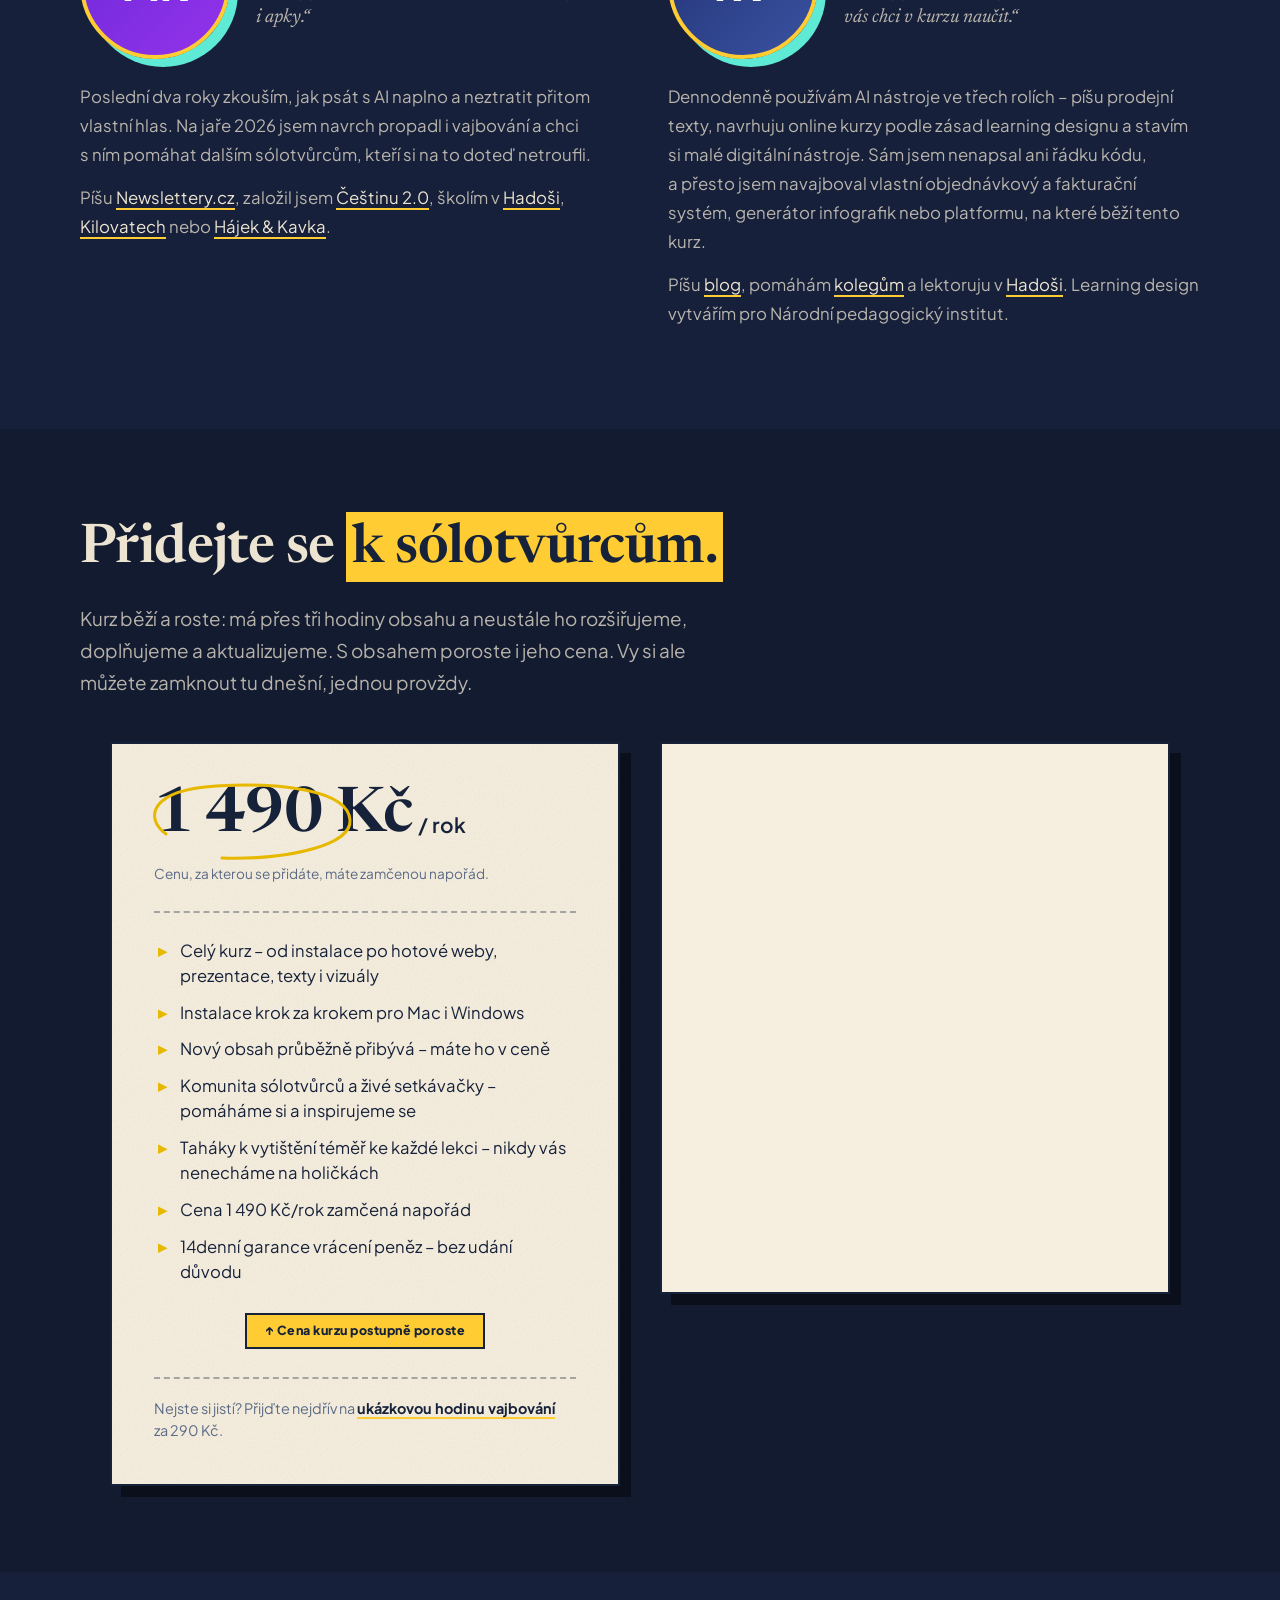
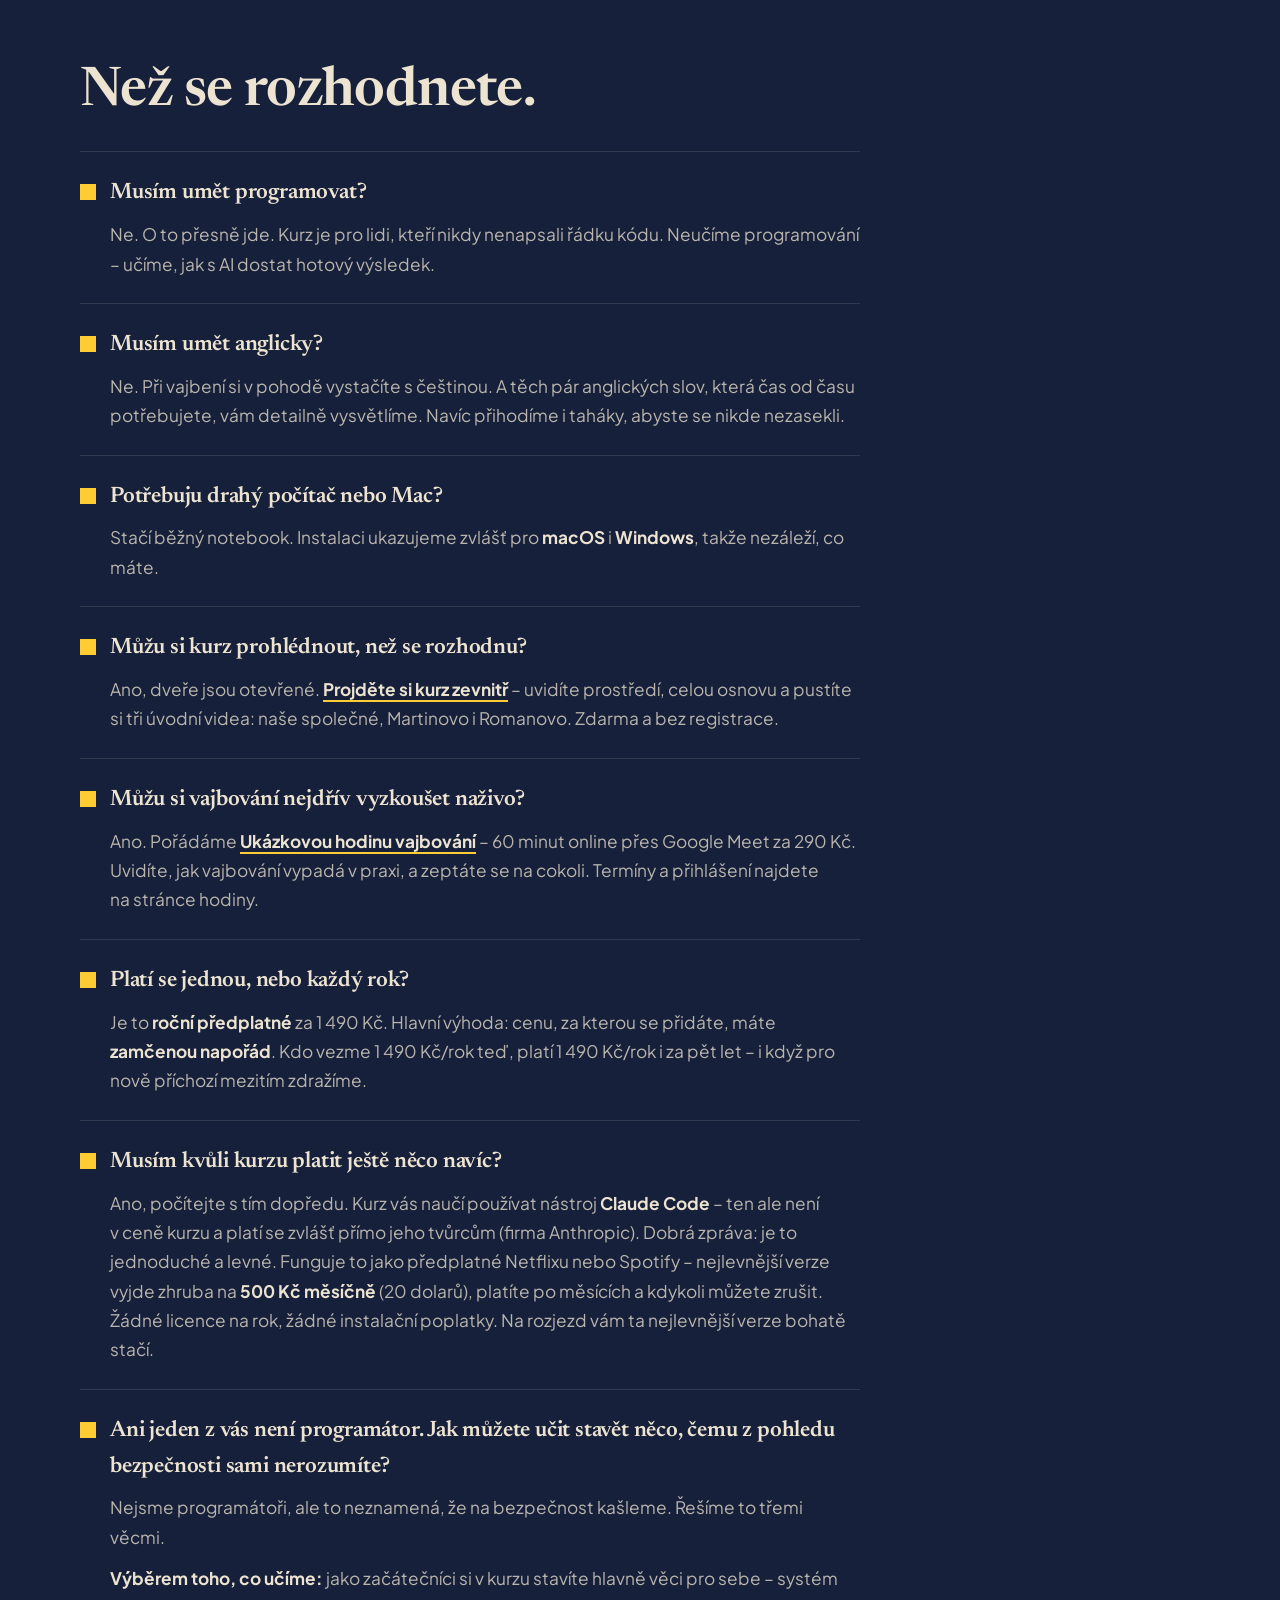
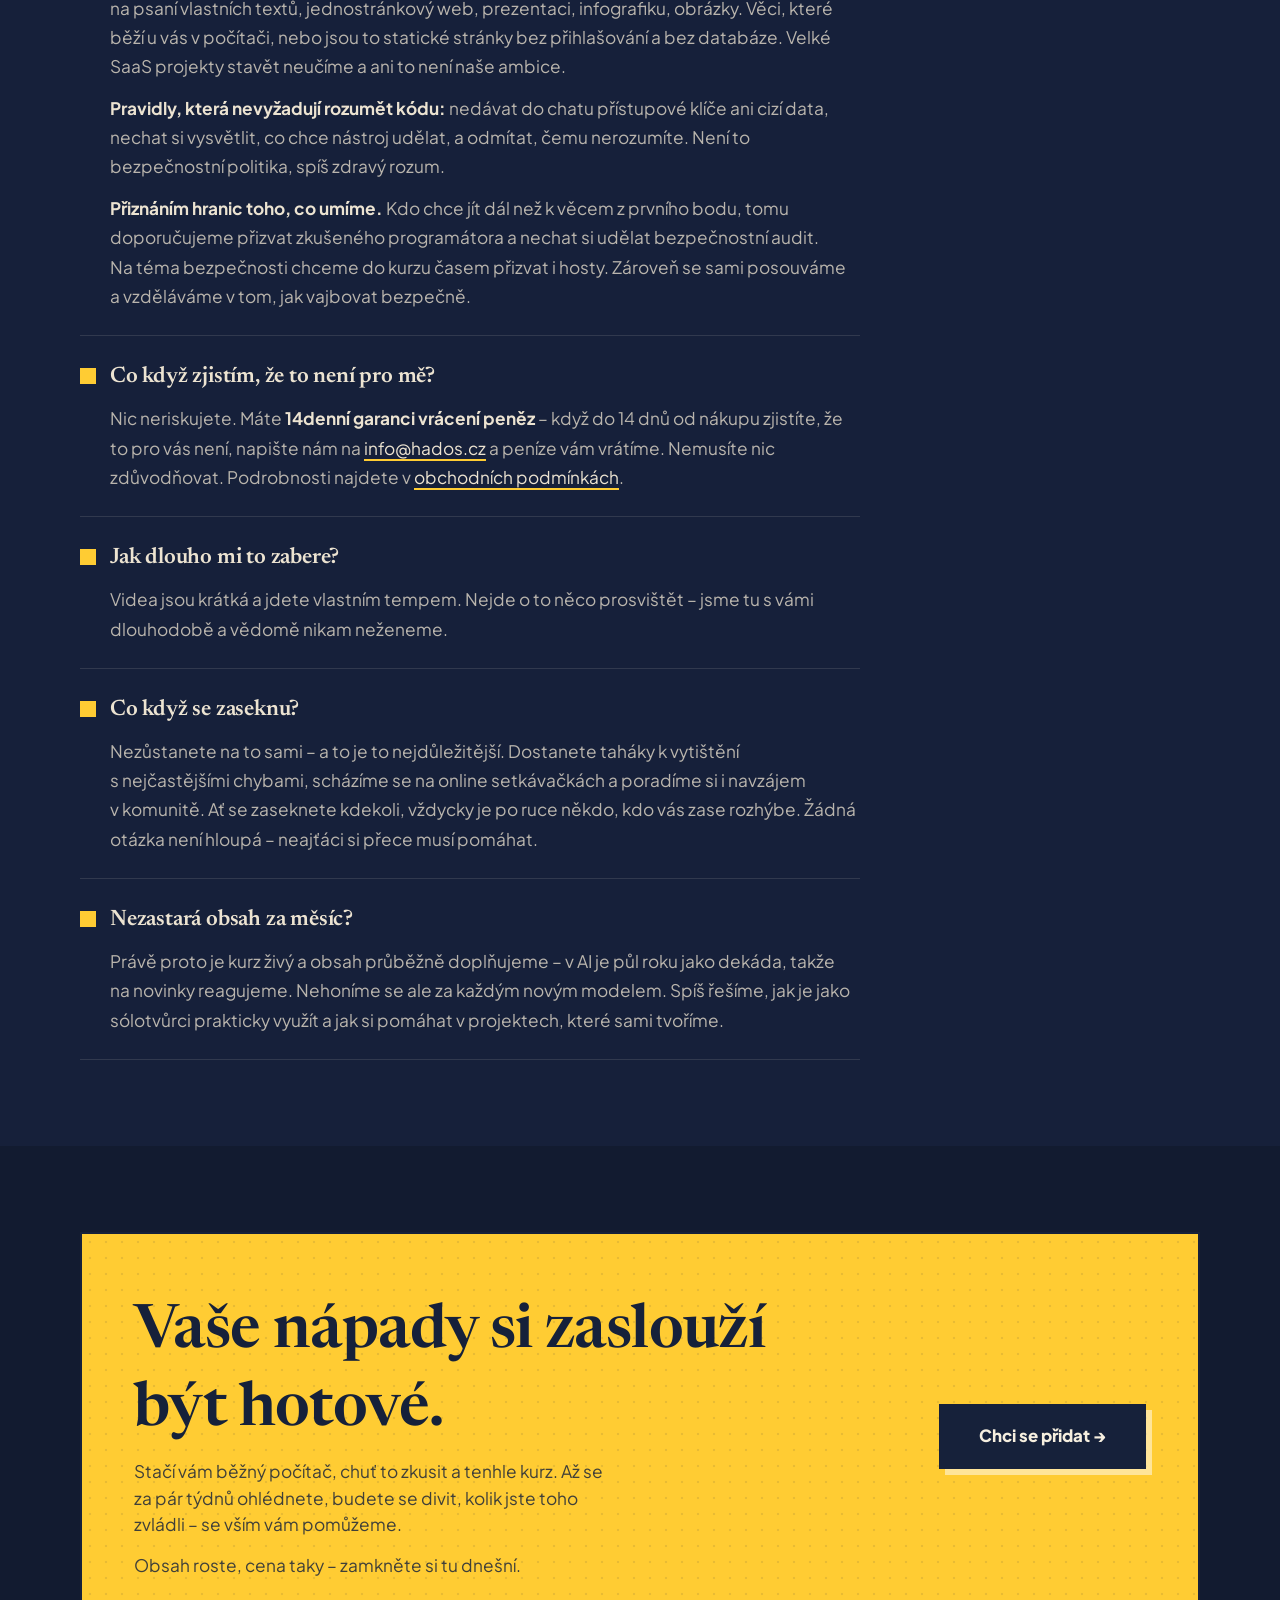
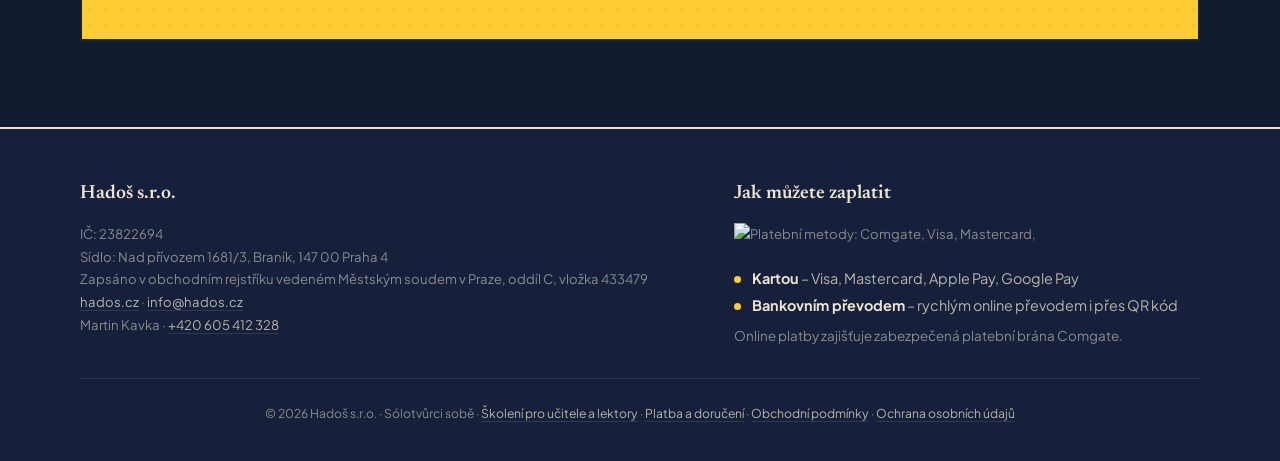
==== commit e18a97ef: "HP: oprava věty pod herem (celý řádek), bez zvýraznění Co-Authored-By: Claude Fable 5.1 <noreply@ant" ====
--- a/index.html
+++ b/index.html
@@ -646,7 +646,7 @@
       </h1>
       <!-- TIP: sem se hodí váš vlastní rukopis (sken) -->
       <p class="hero-sub">Online kurz pro sólotvůrce, kteří nikdy neprogramovali. Prošlapali jsme tu cestu před vámi&nbsp;– a&nbsp;teď vám k&nbsp;ní dáme mapu.</p>
-      <p class="hero-persona">Kurz je pro&nbsp;každého, kdo má&nbsp;nápady a&nbsp;chce je konečně realizovat&nbsp;– a&nbsp;je jedno, jestli jste na&nbsp;volné noze, ve&nbsp;firmě, na&nbsp;úřadě, nebo učíte.</p>nbsp;je jedno, jestli jste naa&nbsp;<u>je jedno, jestli jste na&nbsp;volné noze, ve&nbsp;firmě, na&nbsp;úřadě, nebo učíte.</u></p>nbsp;volné noze, vea&nbsp;<u>je jedno, jestli jste na&nbsp;volné noze, ve&nbsp;firmě, na&nbsp;úřadě, nebo učíte.</u></p>nbsp;firmě, naa&nbsp;<u>je jedno, jestli jste na&nbsp;volné noze, ve&nbsp;firmě, na&nbsp;úřadě, nebo učíte.</u></p>nbsp;úřadě, nebo učíte.</p>
+      <p class="hero-persona">Kurz je pro&nbsp;každého, kdo má&nbsp;nápady a&nbsp;chce je konečně realizovat&nbsp;– a&nbsp;je jedno, jestli jste na&nbsp;volné noze, ve&nbsp;firmě, na&nbsp;úřadě, nebo učíte.</p>
       <div class="hero-cta-row">
         <a href="#predprodej" class="btn-primary" data-umami-event="cta-klik" data-umami-event-misto="hero">Chci se přidat →</a>
         <a href="#vystupy" class="btn-ghost">Co si postavíte ↓</a>
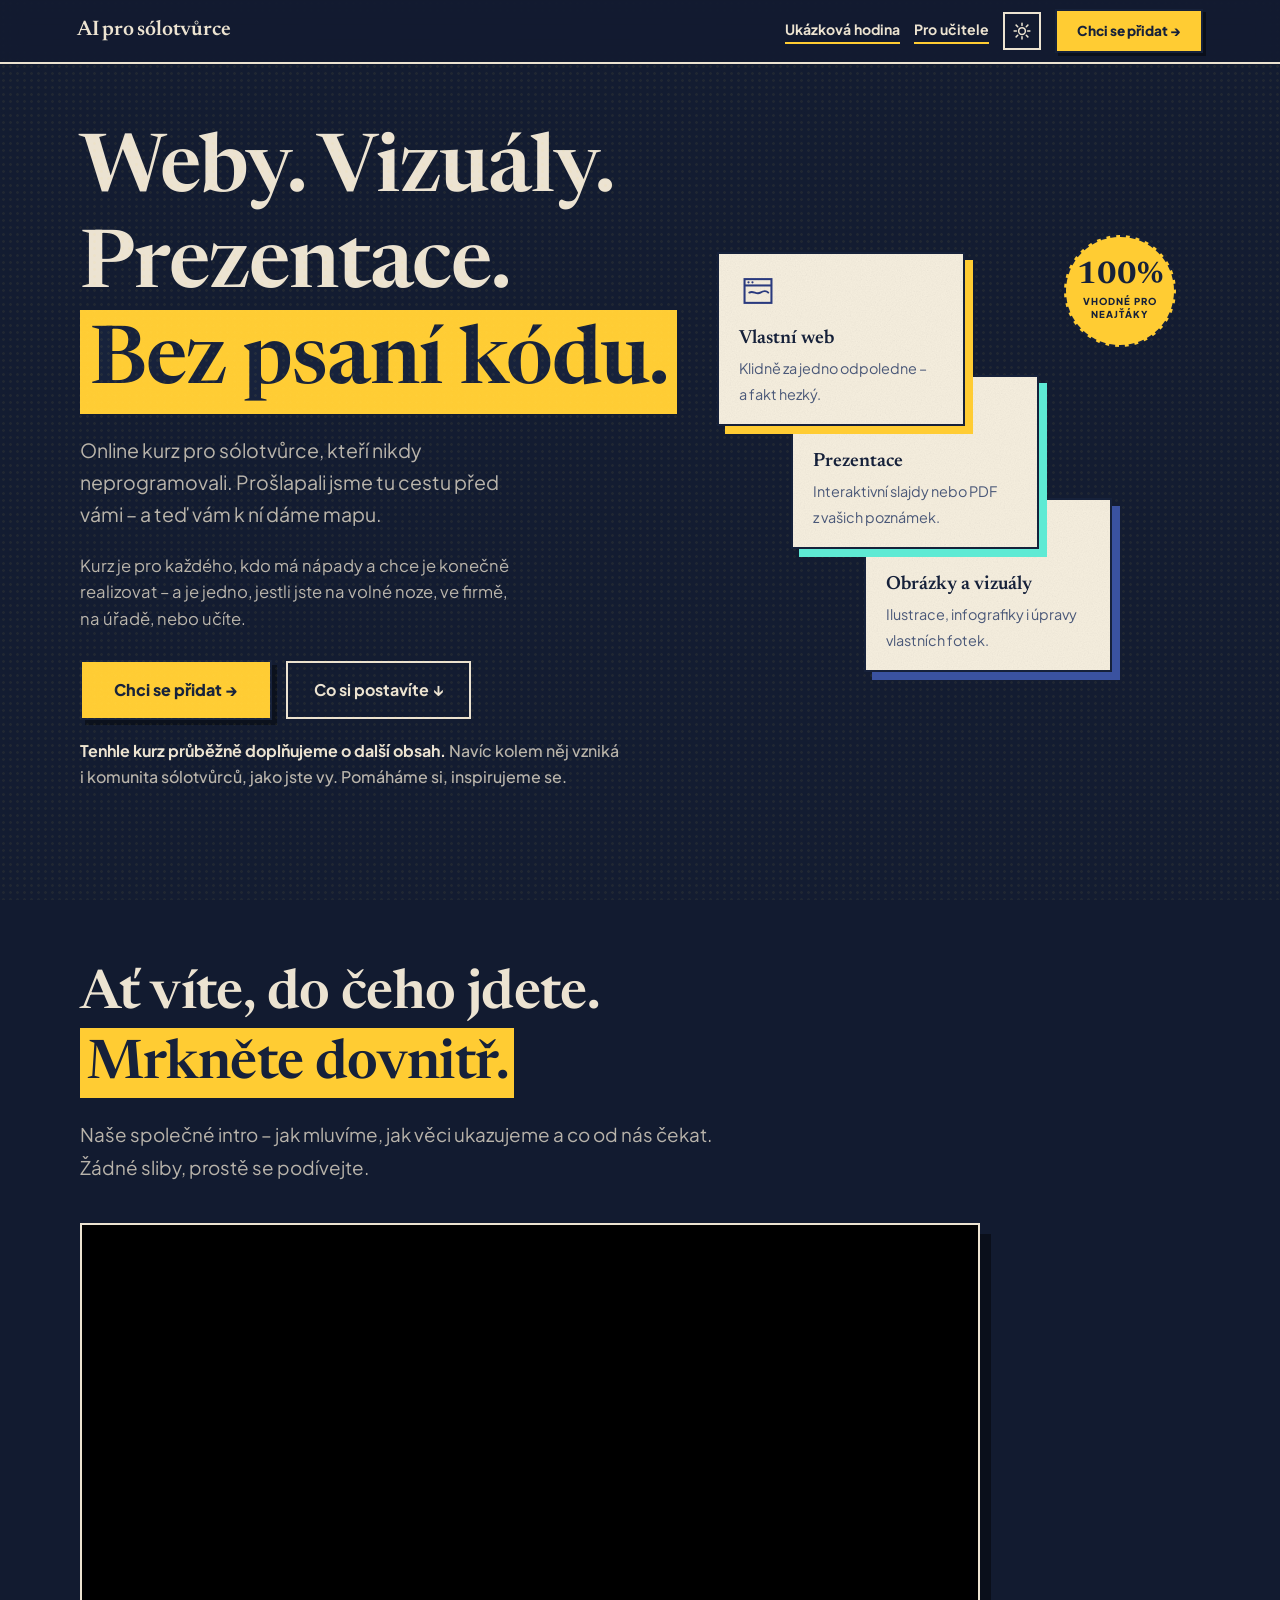
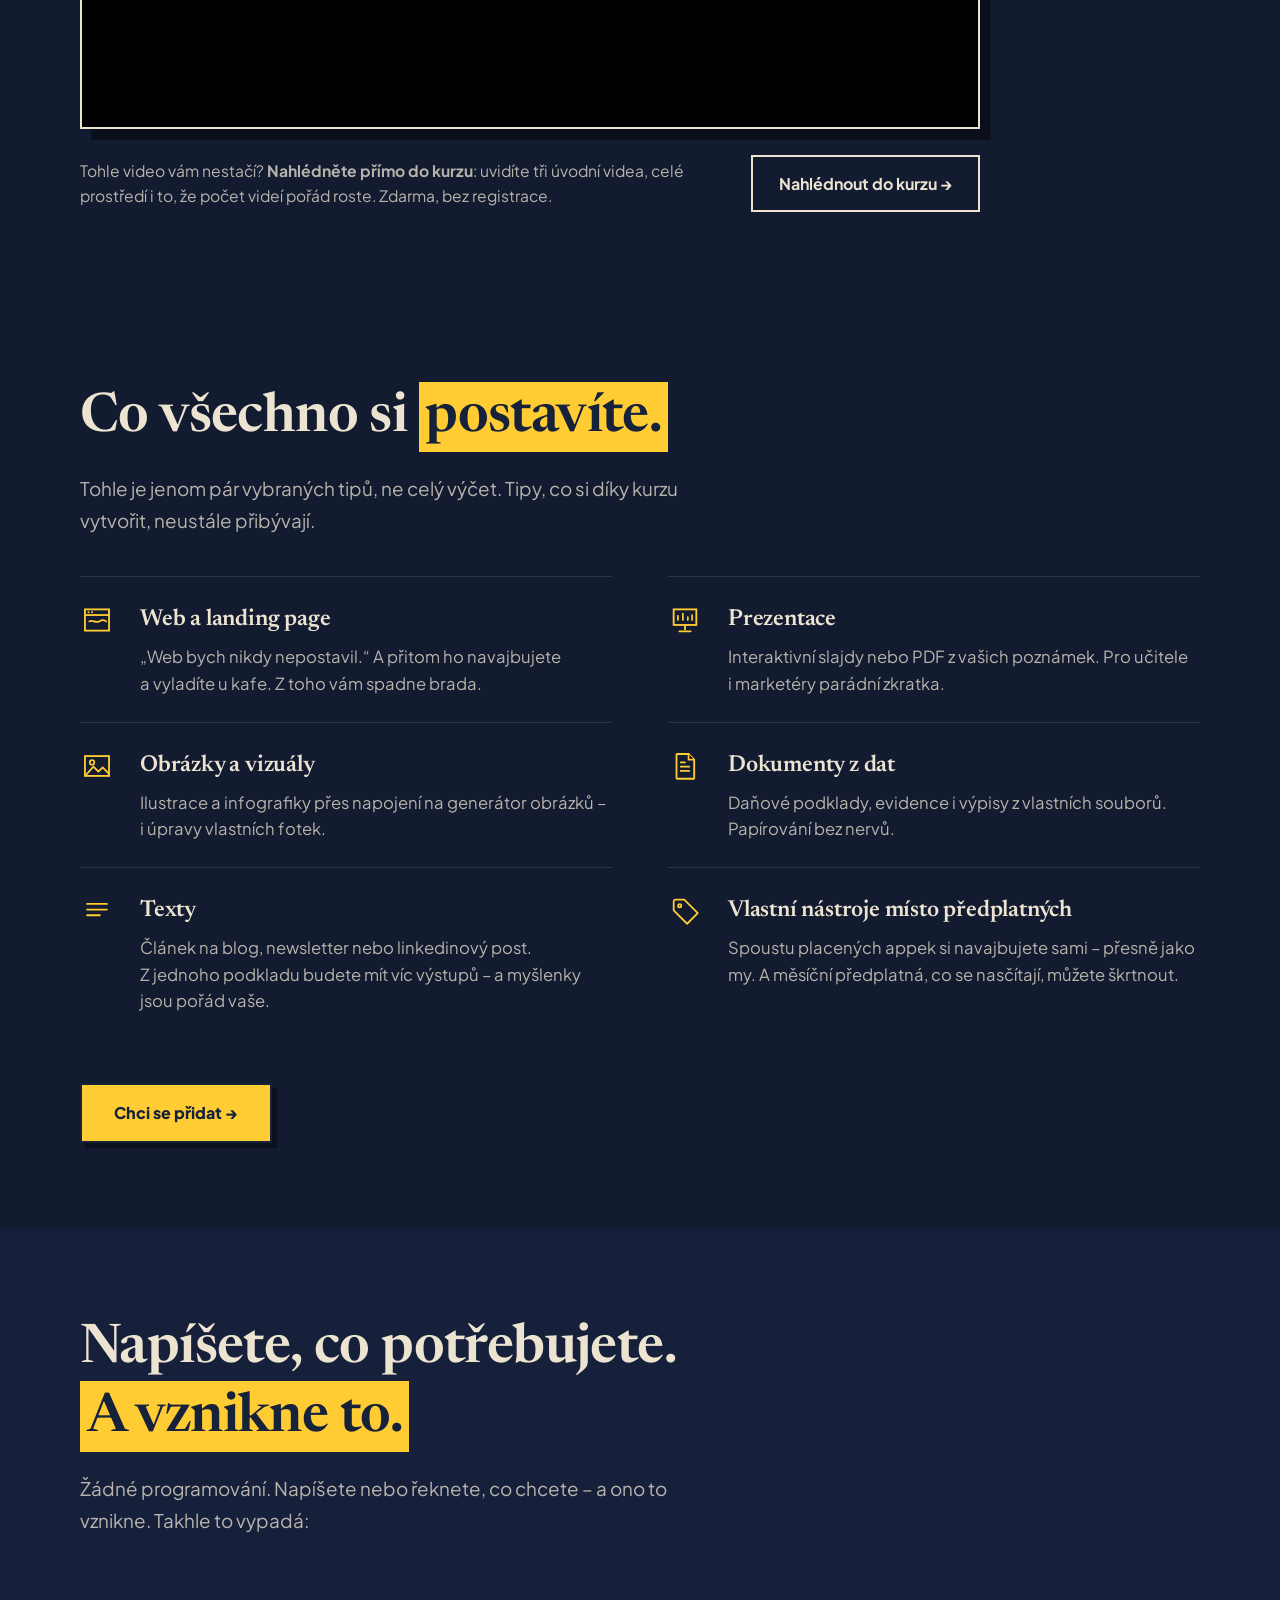
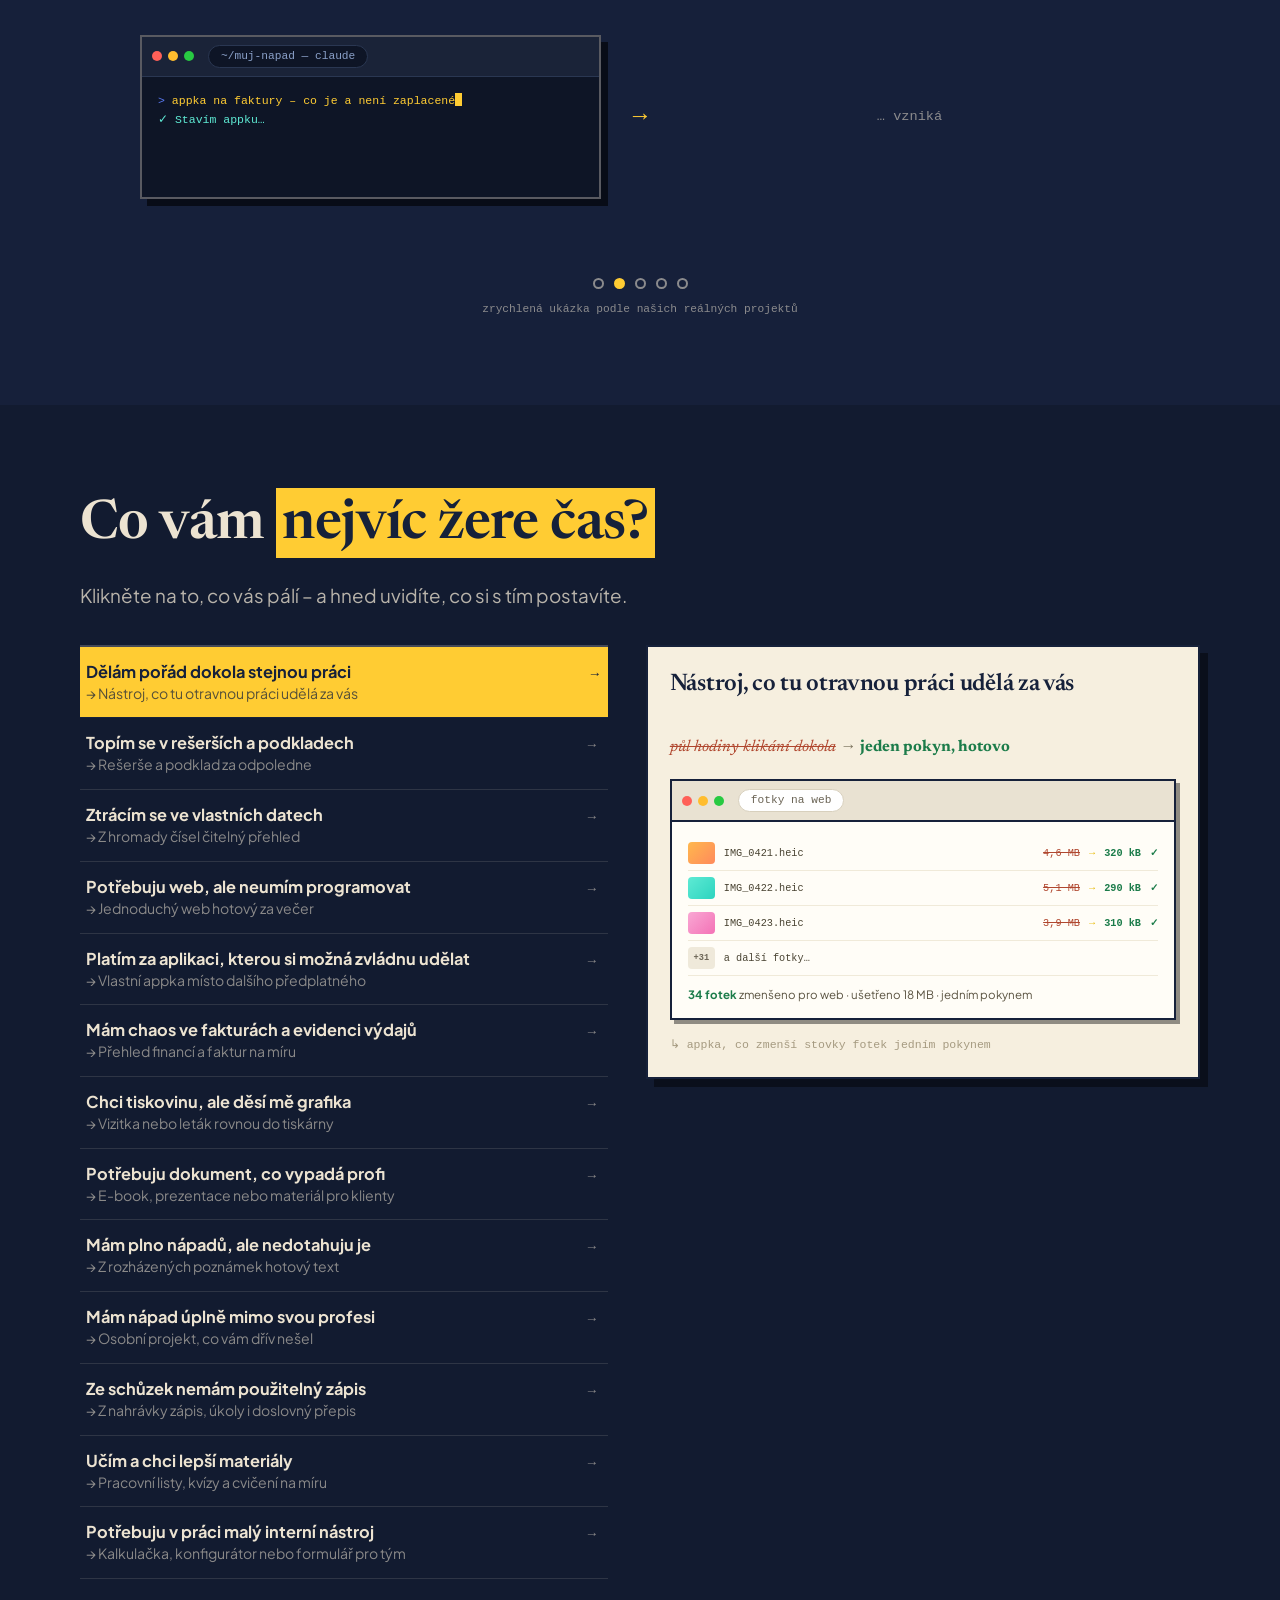
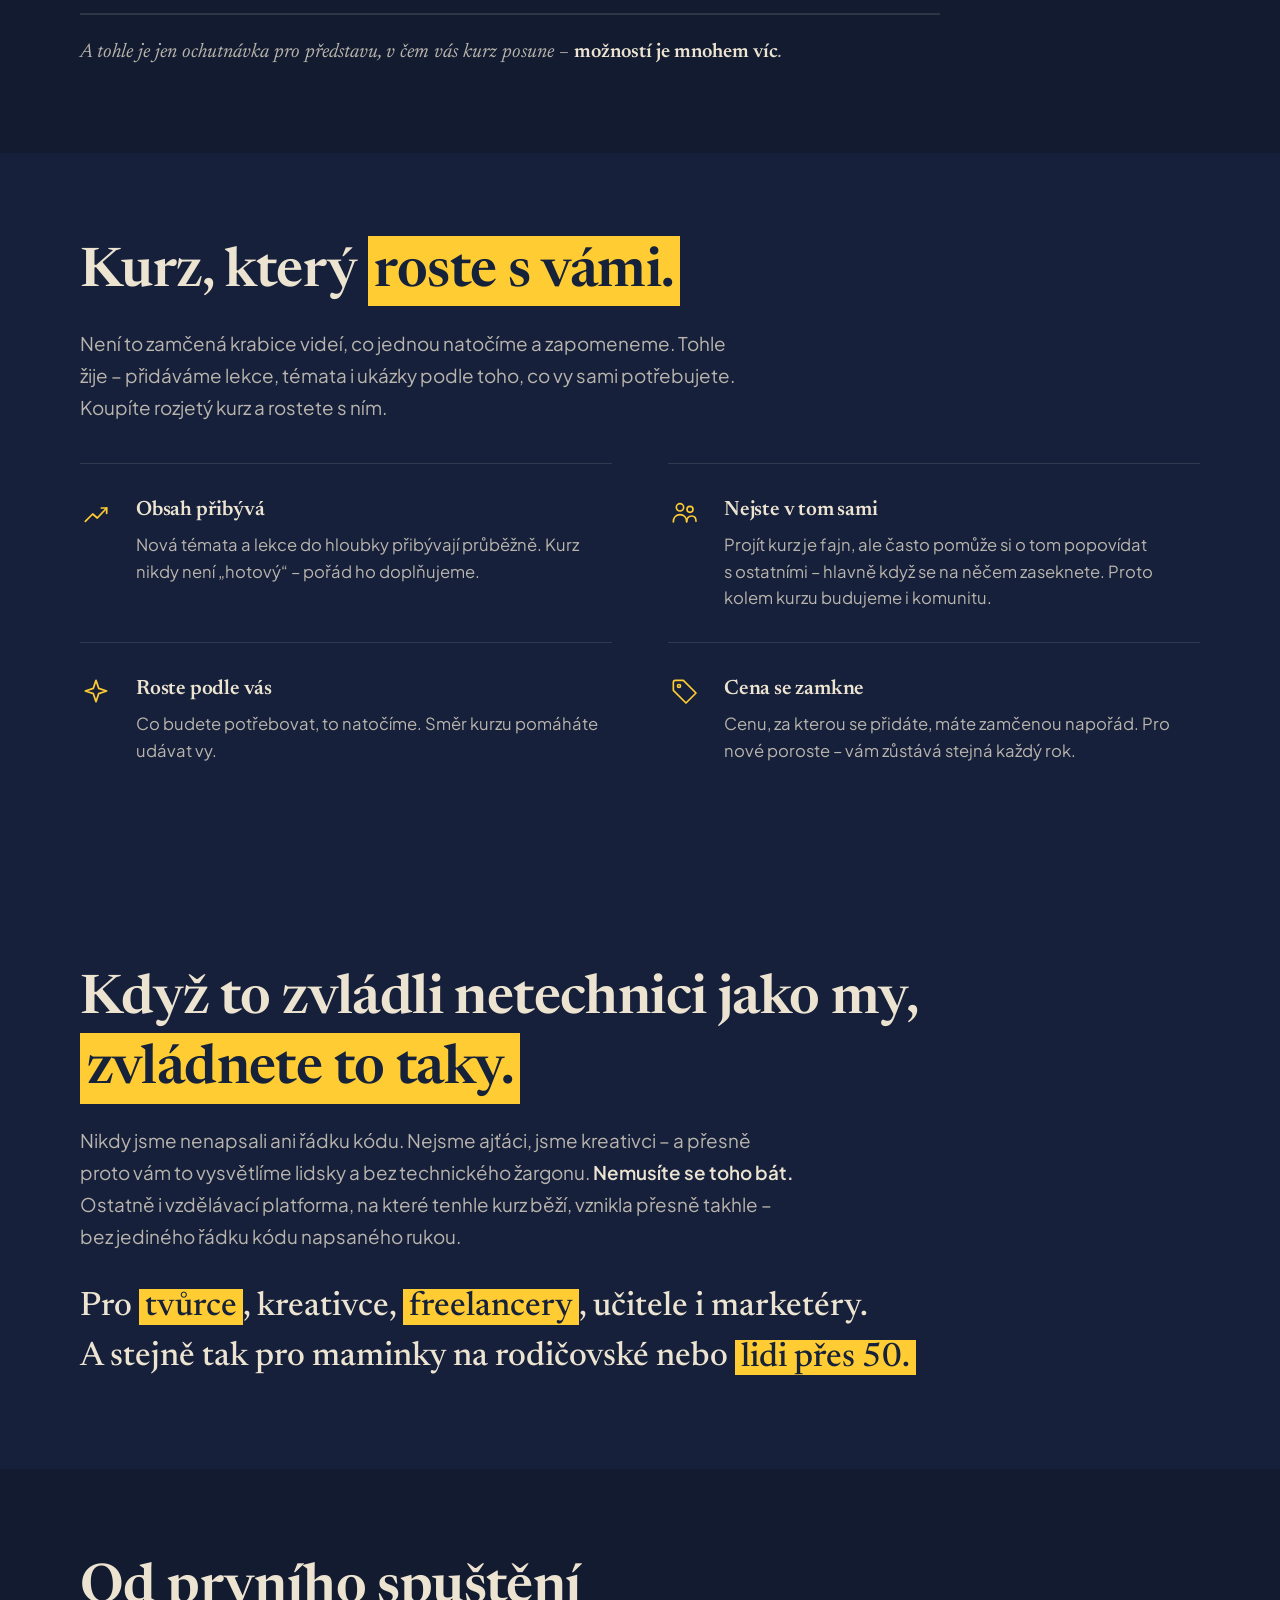
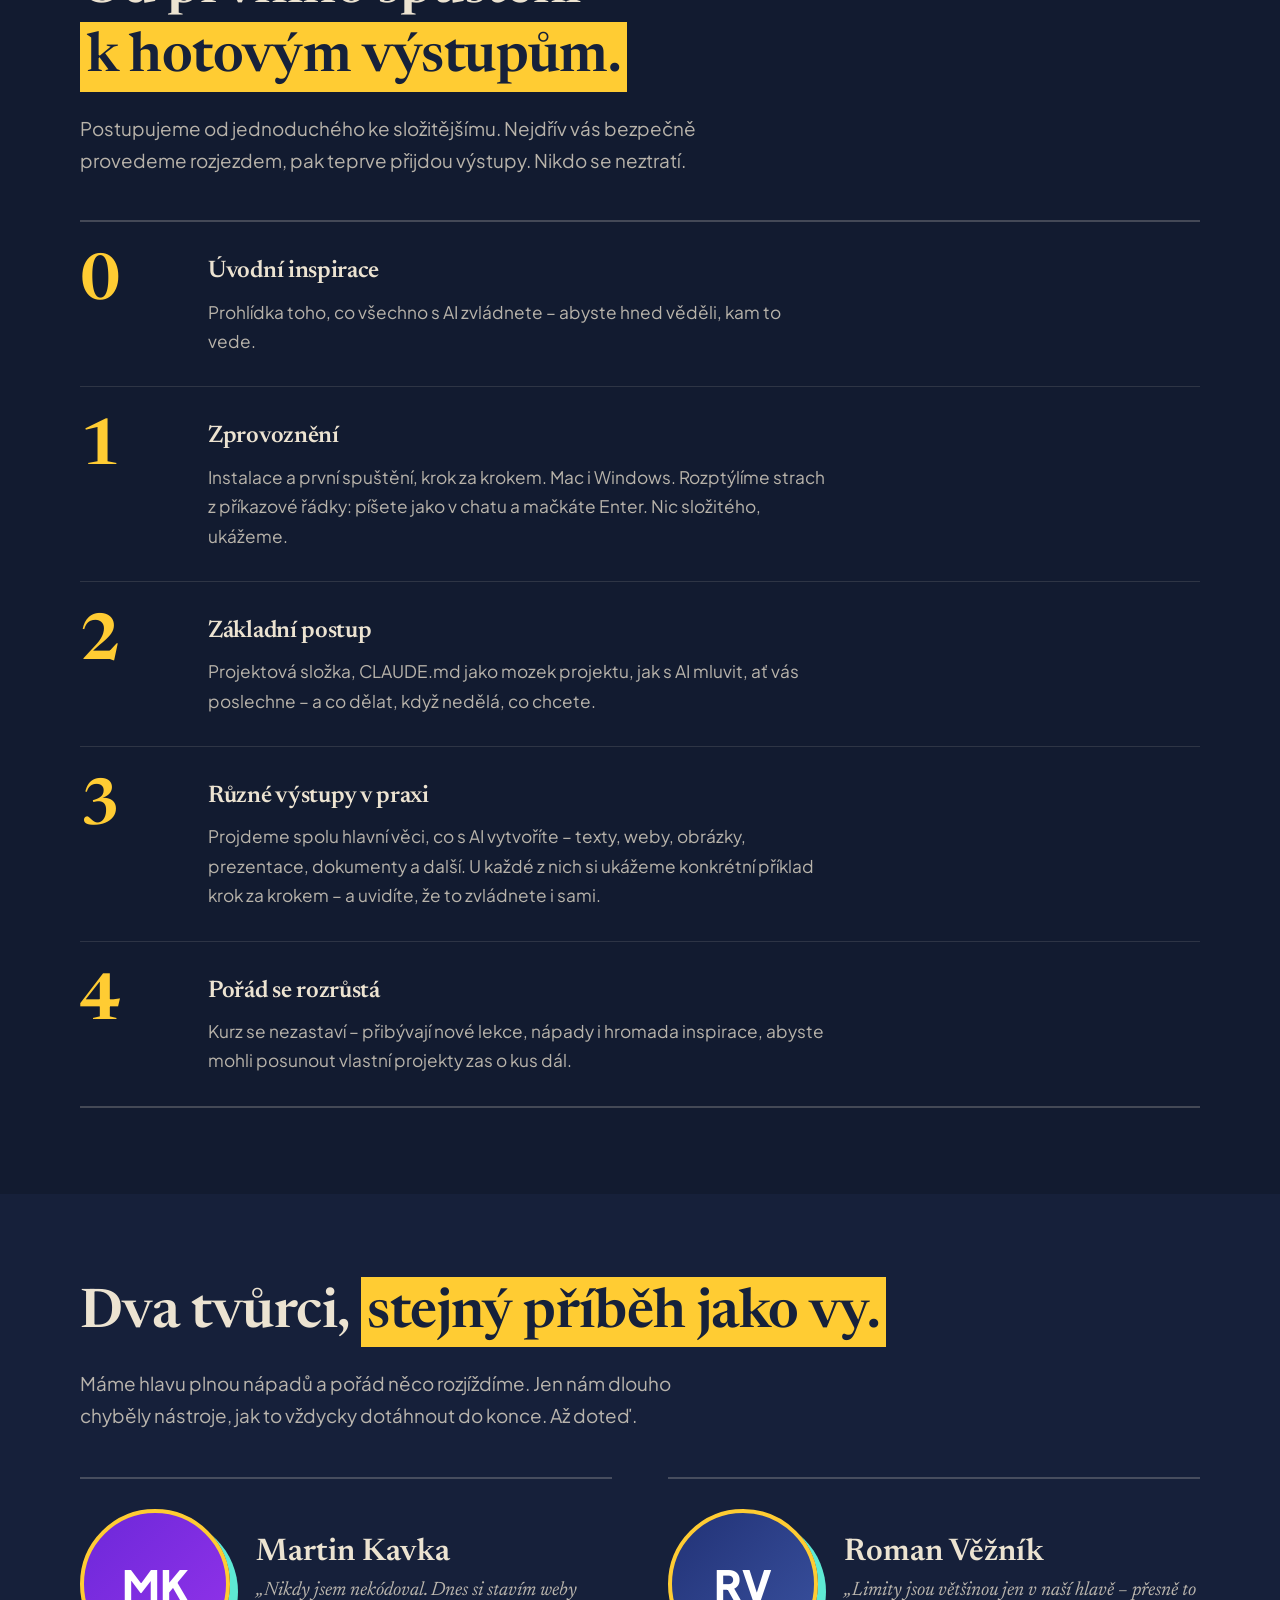
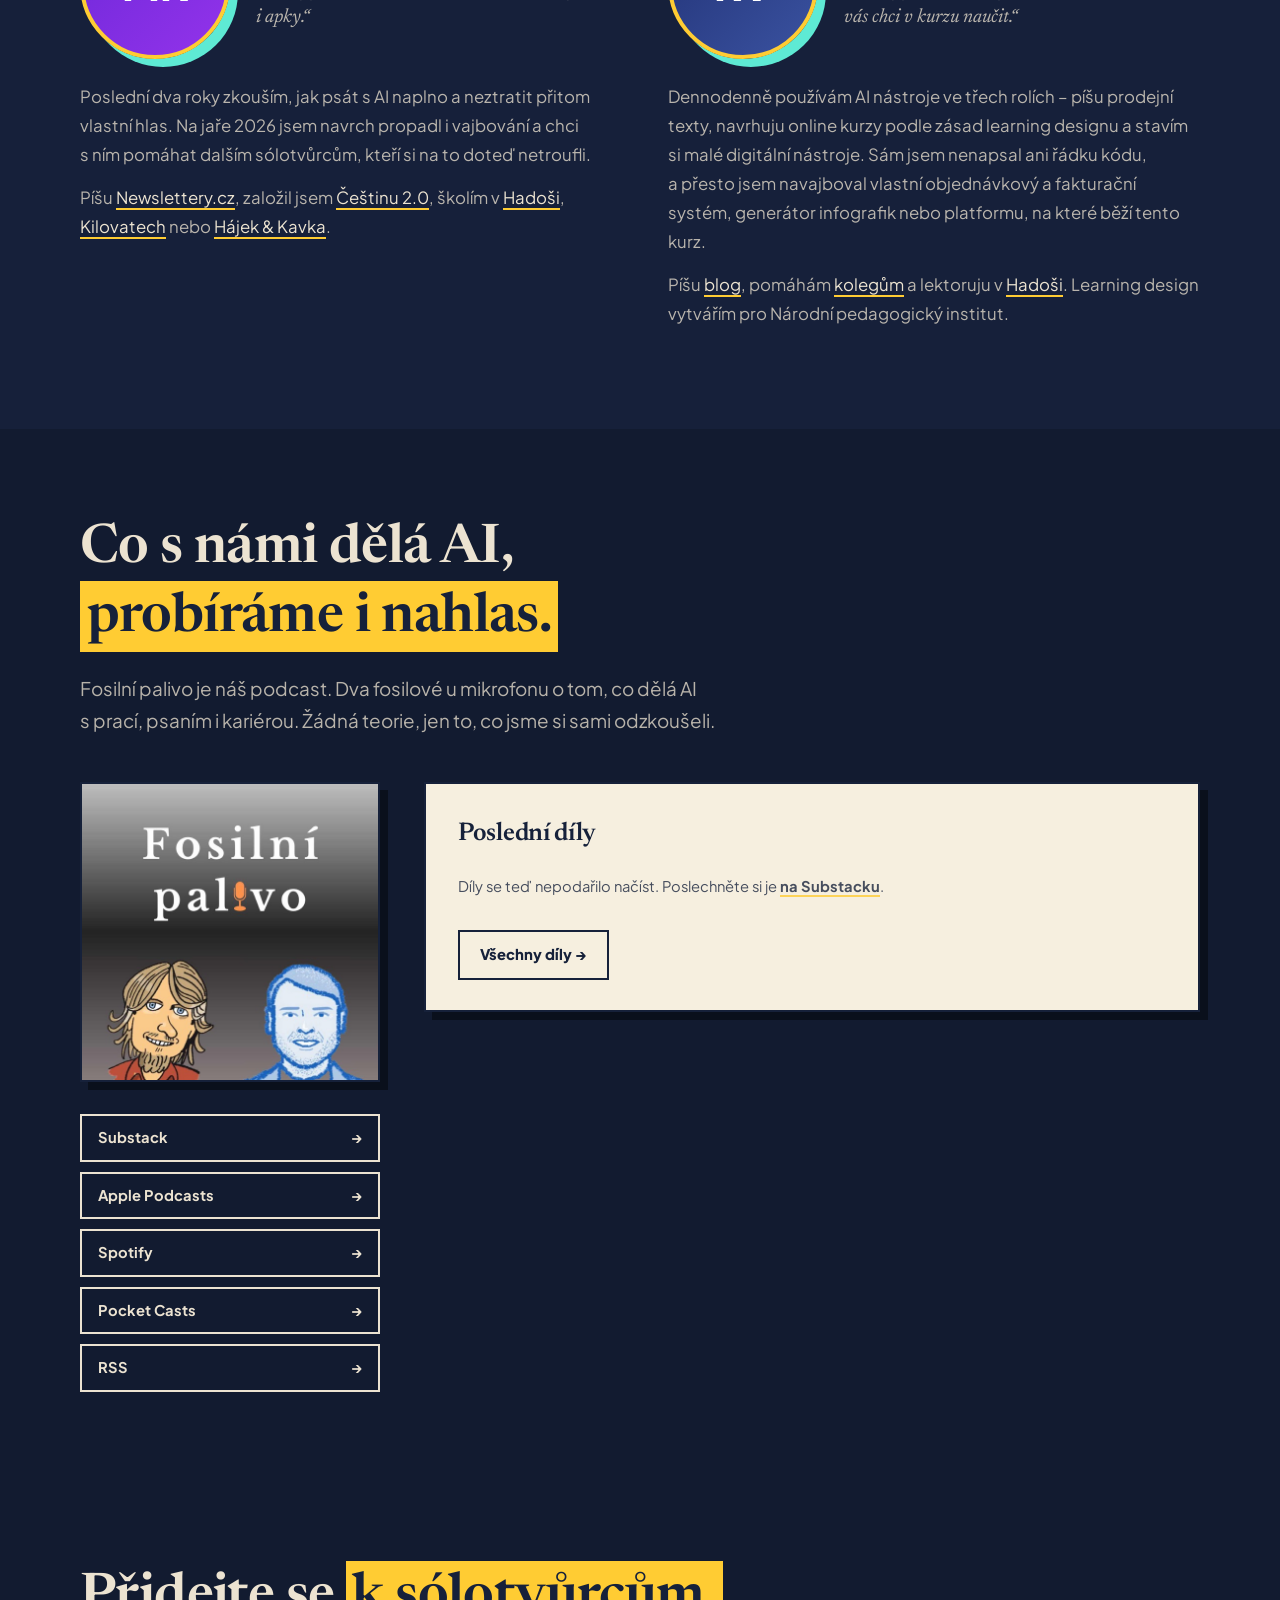
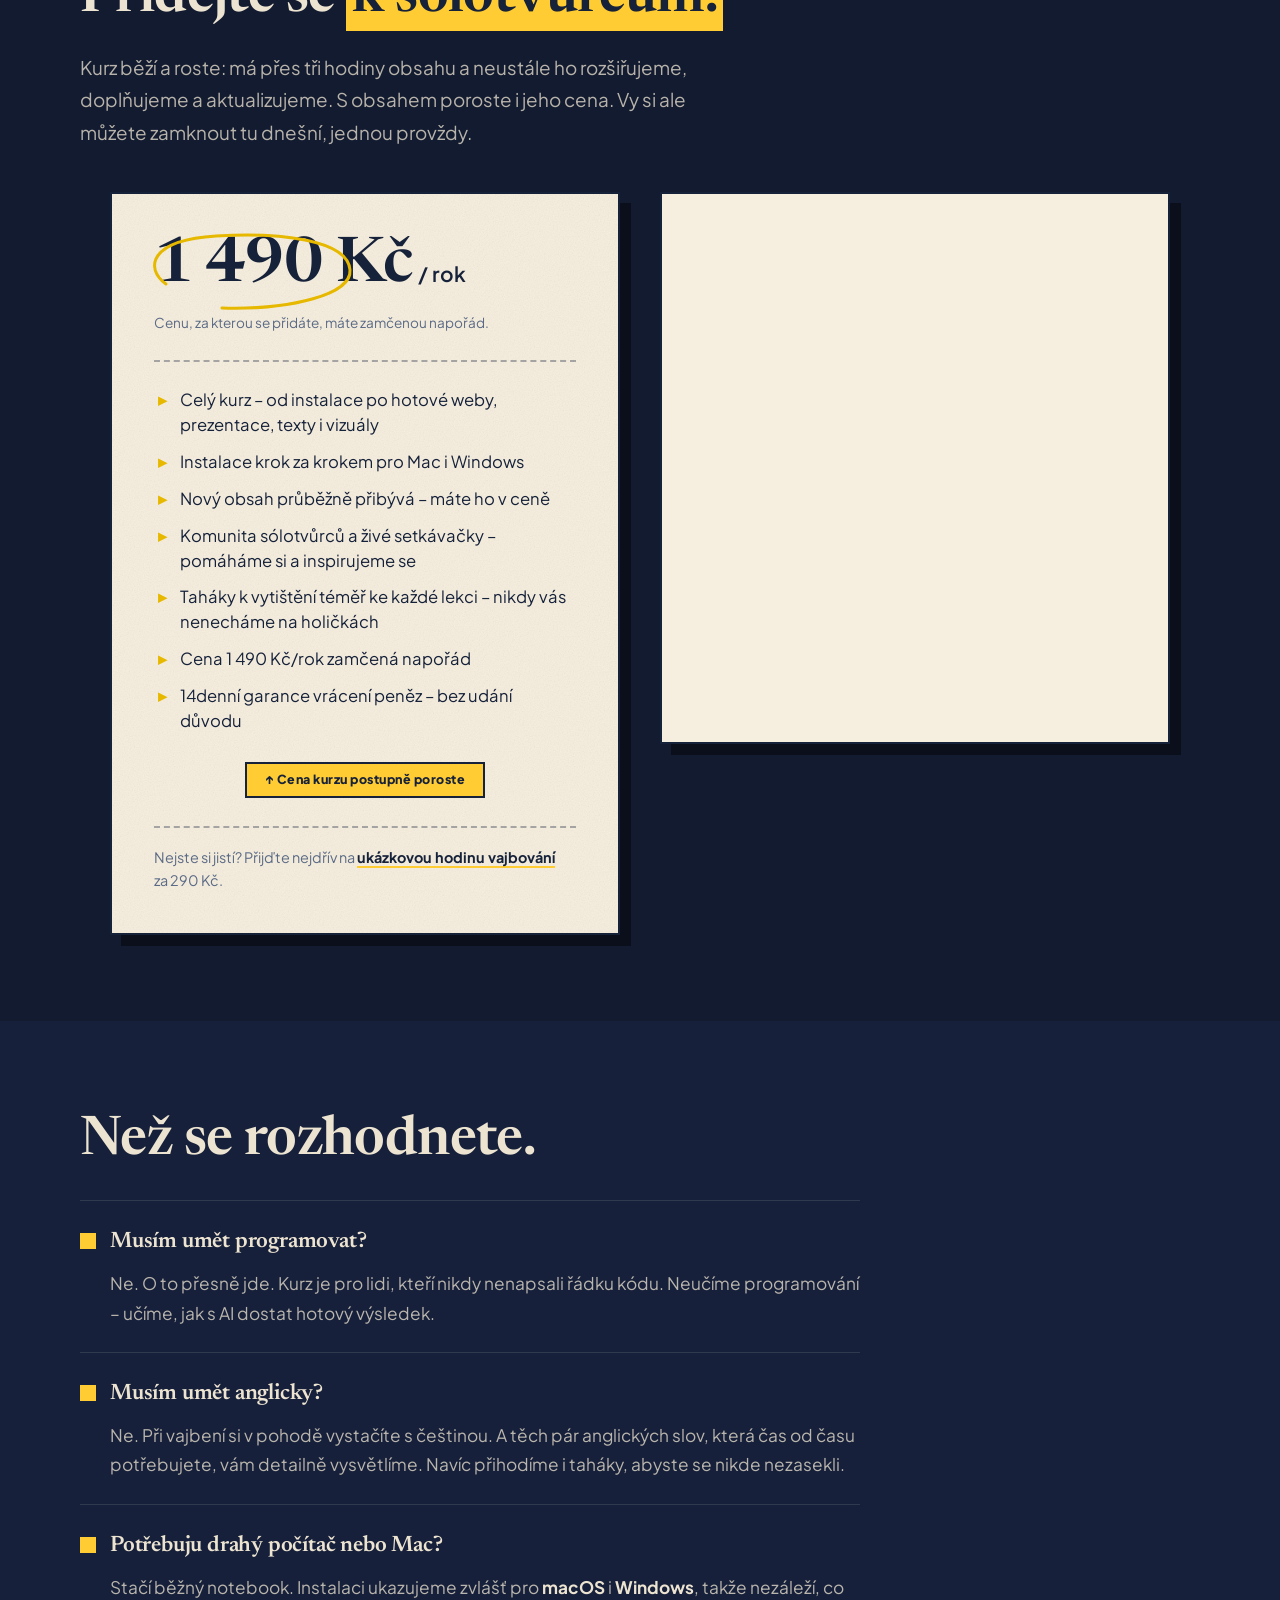
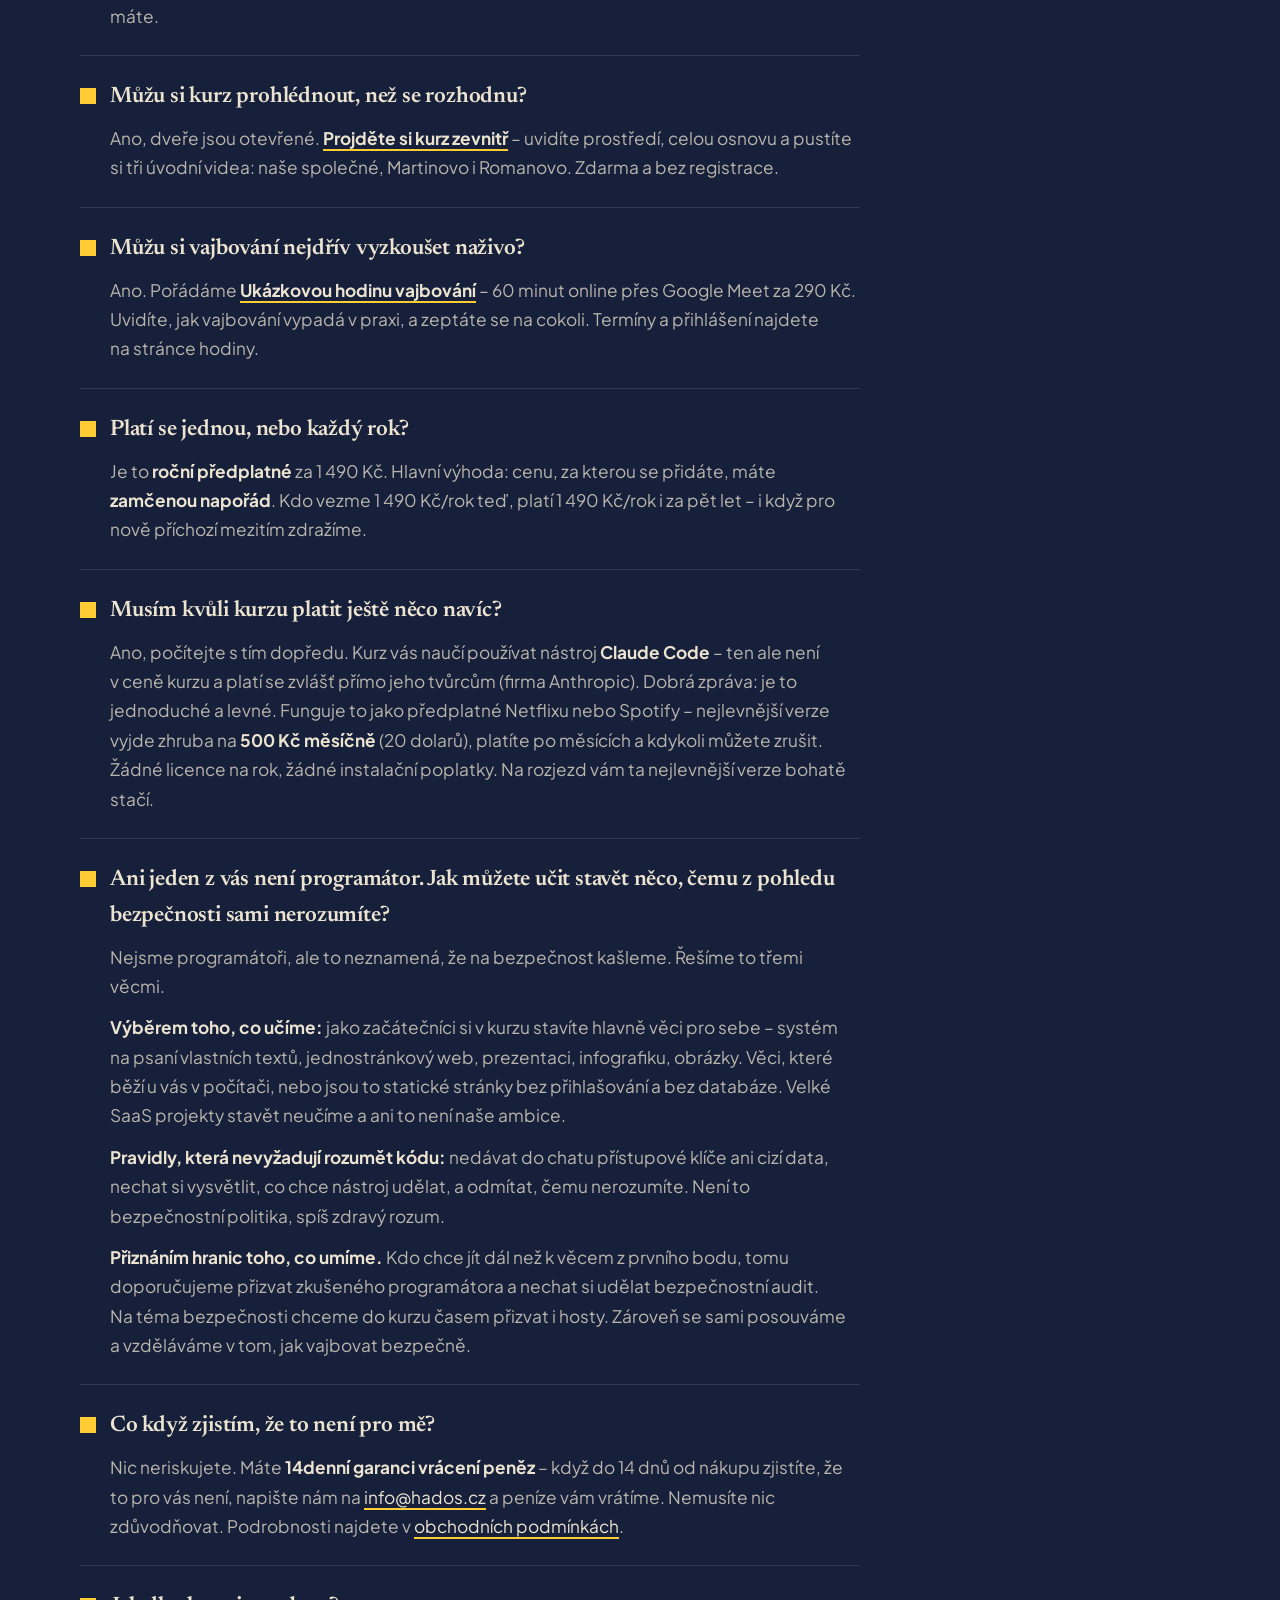
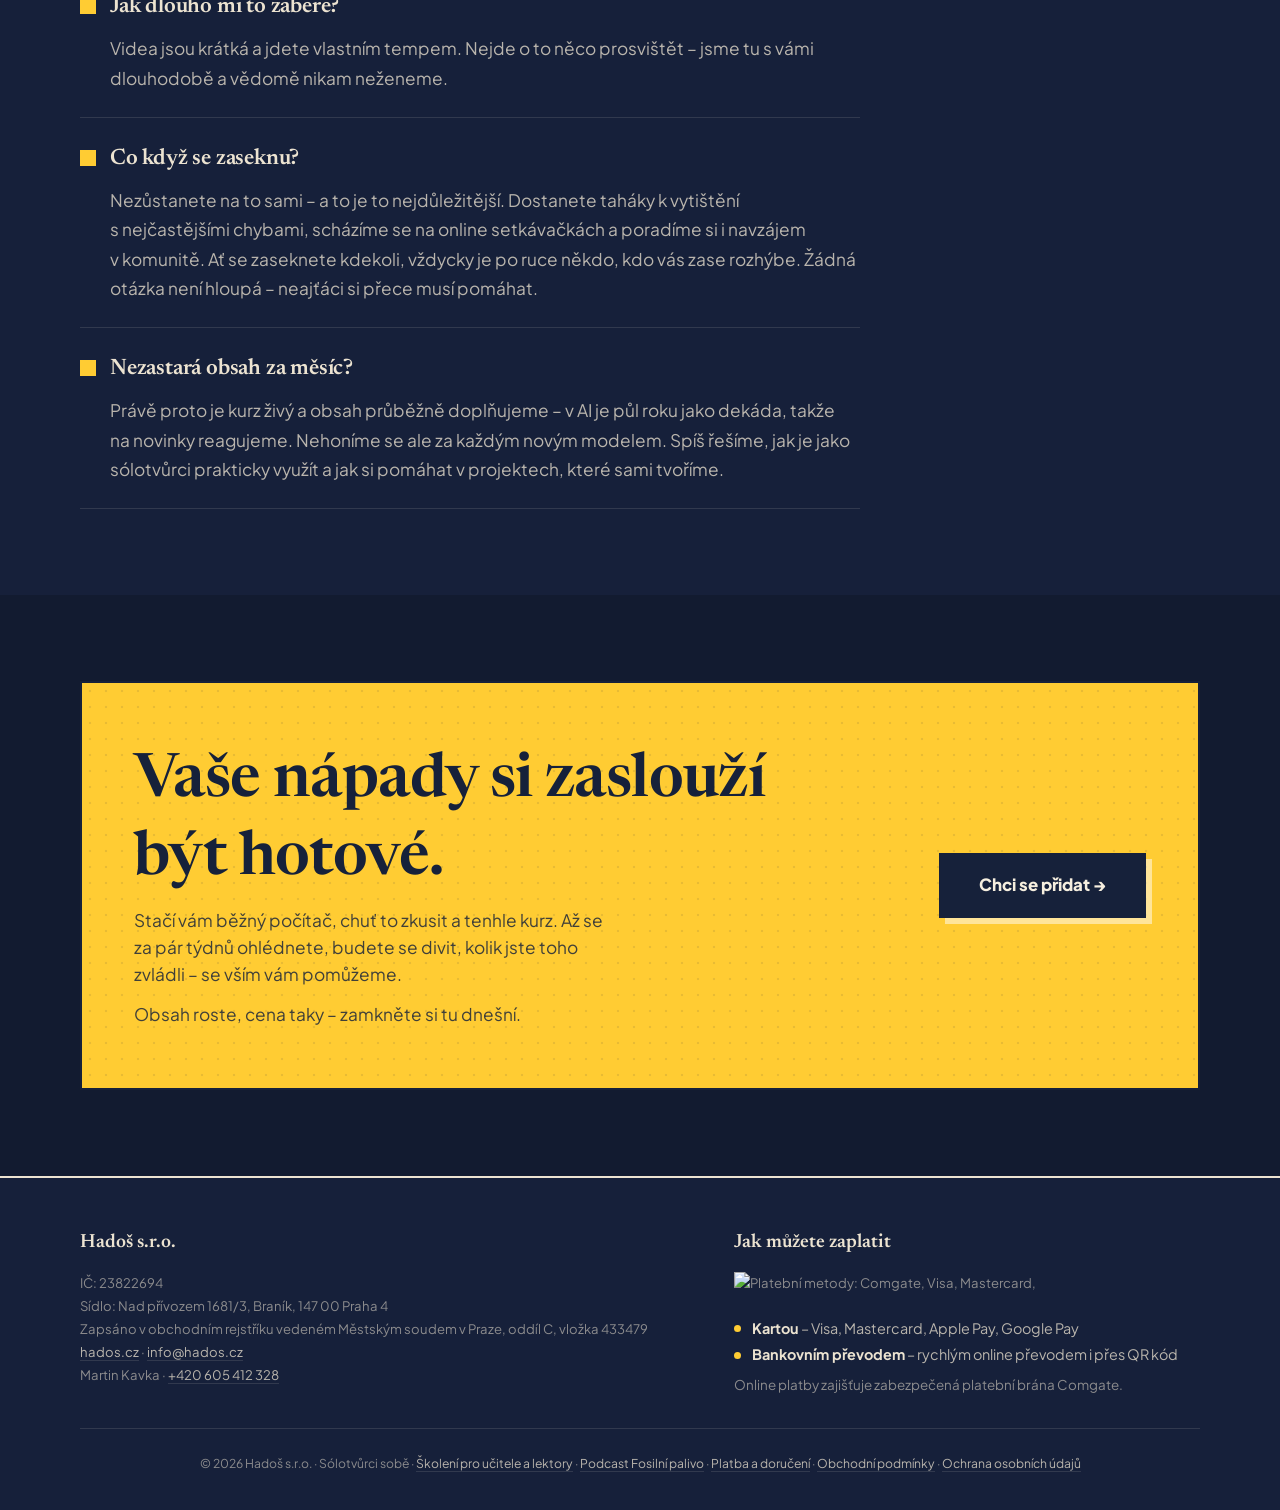
==== commit ca535e31: "Sekce podcastu Fosilní palivo: obálka, odkazy na aplikace a poslední tři díly s přehrávačem Díly tah" ====
--- a/index.html
+++ b/index.html
@@ -379,6 +379,45 @@
 
     /* nav do 760 px: bez žlutého CTA (je hned v heru), ať se logo s dvěma odkazy a přepínačem nezalamuje */
     @media (max-width: 760px) { .nav-cta { display: none; } }
+    /* PODCAST – Fosilní palivo (obálka + odkazy na aplikace vlevo, poslední díly s přehrávačem vpravo) */
+    .podcast-grid { display: grid; grid-template-columns: 300px 1fr; gap: 44px; align-items: start; }
+    @media (max-width: 820px) { .podcast-grid { grid-template-columns: 1fr; gap: 36px; } .podcast-cover, .podcast-apps { max-width: none; } }
+    .podcast-cover { display: block; width: 100%; max-width: 300px; height: auto; border: 2px solid var(--ink); box-shadow: 8px 8px 0 var(--shadow); }
+    .podcast-apps { display: flex; flex-direction: column; gap: 10px; margin-top: 32px; max-width: 300px; }
+    .podcast-apps a { display: flex; align-items: center; justify-content: space-between; gap: 12px; padding: 10px 16px; border: 2px solid var(--text); color: var(--text); font-weight: 700; font-size: .92rem; text-decoration: none; transition: background .15s, color .15s; }
+    .podcast-apps a::after { content: '→'; }
+    .podcast-apps a:hover { background: var(--text); color: var(--bg); }
+    .podcast-card { background: var(--paper); border: 2px solid var(--ink); box-shadow: 8px 8px 0 var(--shadow); color: var(--ink); padding: 30px 32px 30px; }
+    .podcast-card h3 { font-size: 1.6rem; font-weight: 600; margin-bottom: 6px; letter-spacing: -.3px; }
+    .fp-list { list-style: none; margin-bottom: 26px; }
+    .fp-ep { display: grid; grid-template-columns: 52px 1fr; gap: 18px; padding: 22px 0; border-bottom: 2px solid rgba(22,33,58,.15); }
+    .fp-play { width: 52px; height: 52px; background: var(--yellow); border: 2px solid var(--ink); box-shadow: 4px 4px 0 var(--ink); cursor: pointer; display: grid; place-items: center; color: var(--ink); padding: 0; transition: transform .12s, box-shadow .12s; }
+    .fp-play:hover { transform: translate(2px,2px); box-shadow: 2px 2px 0 var(--ink); }
+    .fp-play:disabled { opacity: .4; cursor: default; }
+    .fp-play svg { width: 20px; height: 20px; fill: currentColor; }
+    .fp-play .ic-pause, .fp-ep.is-playing .fp-play .ic-play { display: none; }
+    .fp-ep.is-playing .fp-play .ic-pause { display: block; }
+    .fp-meta { min-width: 0; }
+    .fp-kicker { font-size: .76rem; font-weight: 800; letter-spacing: 1.3px; text-transform: uppercase; color: var(--blue); margin-bottom: 6px; }
+    .fp-title { font-family: var(--disp); font-size: 1.35rem; font-weight: 600; line-height: 1.25; color: var(--ink); text-decoration: none; letter-spacing: -.2px; }
+    .fp-title:hover { color: var(--blue); }
+    .fp-excerpt { font-size: .92rem; color: var(--ink); opacity: .78; line-height: 1.6; margin: 8px 0 0; }
+    .fp-progress { display: none; align-items: center; gap: 12px; margin-top: 14px; }
+    .fp-ep.is-active .fp-progress { display: flex; }
+    .fp-bar { flex: 1; height: 12px; border: 2px solid var(--ink); background: var(--paper); cursor: pointer; position: relative; }
+    .fp-bar-fill { position: absolute; inset: 0; width: 0; background: var(--yellow); }
+    .fp-time { font-size: .76rem; font-weight: 700; font-variant-numeric: tabular-nums; color: var(--ink); opacity: .78; white-space: nowrap; }
+    .fp-status { font-size: .92rem; color: var(--ink); opacity: .78; padding: 14px 0 6px; }
+    .fp-status a { color: var(--ink); font-weight: 700; border-bottom: 2px solid var(--yellow); text-decoration: none; }
+    @media (max-width: 600px) {
+      .podcast-card { padding: 24px 20px; }
+      .fp-ep { grid-template-columns: 44px 1fr; gap: 14px; padding: 18px 0; }
+      .fp-play { width: 44px; height: 44px; }
+      .fp-title { font-size: 1.2rem; }
+    }
+    .fp-all { display: inline-block; background: transparent; color: var(--ink); border: 2px solid var(--ink); padding: 11px 20px; font-weight: 800; font-size: .92rem; text-decoration: none; transition: background .15s, color .15s; }
+    .fp-all:hover { background: var(--ink); color: var(--paper); }
+
     @media (max-width: 600px) {
       .hero { padding: 40px 5% 56px; }
       .section { padding: 60px 5%; }
@@ -822,6 +861,33 @@
   </div>
 </section>
 
+<!-- 04b PODCAST – Fosilní palivo (díly plní skript na konci stránky z hados.cz/api/podcast) -->
+<section class="section" id="podcast">
+  <div class="section-inner">
+    <h2>Co s&nbsp;námi dělá AI, <span class="mark">probíráme i&nbsp;nahlas.</span></h2>
+    <p class="lead" style="margin-bottom:46px;">Fosilní palivo je náš podcast. Dva fosilové u&nbsp;mikrofonu o&nbsp;tom, co dělá AI s&nbsp;prací, psaním i&nbsp;kariérou. Žádná teorie, jen to, co jsme si sami odzkoušeli.</p>
+
+    <div class="podcast-grid">
+      <div>
+        <img class="podcast-cover" src="fosilni-palivo.jpg" width="600" height="600" alt="Obálka podcastu Fosilní palivo s kreslenými portréty Romana Věžníka a Martina Kavky" loading="lazy" />
+        <div class="podcast-apps">
+          <a href="https://fosilnipalivo.substack.com/podcast" target="_blank" rel="noopener" data-umami-event="podcast-klik" data-umami-event-kam="substack">Substack</a>
+          <a href="https://podcasts.apple.com/cz/podcast/fosiln%C3%AD-palivo/id1770735186" target="_blank" rel="noopener" data-umami-event="podcast-klik" data-umami-event-kam="apple">Apple Podcasts</a>
+          <a href="https://open.spotify.com/show/3B25mwCPboBuDZR23FCgqK" target="_blank" rel="noopener" data-umami-event="podcast-klik" data-umami-event-kam="spotify">Spotify</a>
+          <a href="https://pocketcasts.com/podcast/fosiln%C3%AD-palivo/ac54bbb0-5e1f-013d-1b69-0eeab2591ccf" target="_blank" rel="noopener" data-umami-event="podcast-klik" data-umami-event-kam="pocketcasts">Pocket Casts</a>
+          <a href="https://api.substack.com/feed/podcast/3077724.rss" target="_blank" rel="noopener" data-umami-event="podcast-klik" data-umami-event-kam="rss">RSS</a>
+        </div>
+      </div>
+
+      <div class="podcast-card" id="fp" data-src="https://hados.cz/api/podcast">
+        <h3>Poslední díly</h3>
+        <ol class="fp-list" id="fp-list"><li class="fp-status">Načítám díly…</li></ol>
+        <a href="https://fosilnipalivo.substack.com/podcast" target="_blank" rel="noopener" class="fp-all" data-umami-event="podcast-klik" data-umami-event-kam="vsechny-dily">Všechny díly →</a>
+      </div>
+    </div>
+  </div>
+</section>
+
 <!-- 05 PŘEDPRODEJ -->
 <section class="section" id="predprodej">
   <div class="section-inner">
@@ -908,7 +974,7 @@
       <p class="pay-foot">Online platby zajišťuje zabezpečená platební brána&nbsp;Comgate.</p>
     </div>
   </div>
-  <div class="footer-meta">© 2026 Hadoš s.r.o. · Sólotvůrci sobě · <a href="/ucitele-lektori">Školení pro učitele a&nbsp;lektory</a> · <a href="platba.html">Platba a&nbsp;doručení</a> · <a href="vop.html">Obchodní podmínky</a> · <a href="zasady-osobnich-udaju.html">Ochrana osobních údajů</a></div>
+  <div class="footer-meta">© 2026 Hadoš s.r.o. · Sólotvůrci sobě · <a href="/ucitele-lektori">Školení pro učitele a&nbsp;lektory</a> · <a href="https://fosilnipalivo.substack.com" target="_blank" rel="noopener">Podcast Fosilní palivo</a> · <a href="platba.html">Platba a&nbsp;doručení</a> · <a href="vop.html">Obchodní podmínky</a> · <a href="zasady-osobnich-udaju.html">Ochrana osobních údajů</a></div>
 </footer>
 
 <!-- MOCKUPY pro showreel a seznam s náhledem (ilustrační – nahradí reálné screenshoty) -->
@@ -1216,5 +1282,67 @@
   })();
 </script>
 
+<!-- Přehrávač podcastu: načte poslední díly z JSON (data-src na #fp) a hraje je jedním <audio> bez cizích iframů. -->
+<script>
+(function () {
+  var box = document.getElementById('fp'); if (!box || !window.fetch) return;
+  var list = document.getElementById('fp-list');
+  var src = /^(localhost|127\.0\.0\.1)$/.test(location.hostname) ? '/api/podcast' : box.getAttribute('data-src'); // lokální náhled přes wrangler z rootu repa hados
+  var audio = new Audio(); audio.preload = 'none';
+  var active = null;
+  function fmt(s) { s = Math.max(0, Math.round(s || 0)); var h = Math.floor(s / 3600), m = Math.floor(s % 3600 / 60), x = s % 60; return (h ? h + ':' + String(m).padStart(2, '0') : m) + ':' + String(x).padStart(2, '0'); }
+  function czDate(iso) { if (!iso) return ''; var p = iso.split('-'); return +p[2] + '. ' + +p[1] + '. ' + p[0]; }
+  function fail() { list.innerHTML = '<li class="fp-status">Díly se teď nepodařilo načíst. Poslechněte si je <a href="https://fosilnipalivo.substack.com/podcast" target="_blank" rel="noopener">na Substacku</a>.</li>'; }
+  fetch(src).then(function (r) { if (!r.ok) throw new Error(r.status); return r.json(); }).then(render).catch(fail);
+
+  function render(data) {
+    if (!data.episodes || !data.episodes.length) return fail();
+    list.innerHTML = '';
+    data.episodes.forEach(function (ep) {
+      var li = document.createElement('li'); li.className = 'fp-ep';
+      var mins = ep.duration ? Math.round(ep.duration / 60) + ' min' : '';
+      li.innerHTML =
+        '<button class="fp-play" type="button" aria-label="Přehrát díl"' + (ep.audio ? '' : ' disabled') + ' data-umami-event="podcast-play">' +
+          '<svg class="ic-play" viewBox="0 0 20 20" aria-hidden="true"><path d="M5 3l12 7-12 7z"/></svg>' +
+          '<svg class="ic-pause" viewBox="0 0 20 20" aria-hidden="true"><path d="M4 3h4v14H4zM12 3h4v14h-4z"/></svg></button>' +
+        '<div class="fp-meta">' +
+          '<div class="fp-kicker">' + czDate(ep.date) + (mins ? ' · ' + mins : '') + '</div>' +
+          '<a class="fp-title" target="_blank" rel="noopener"></a>' +
+          '<p class="fp-excerpt"></p>' +
+          '<div class="fp-progress"><div class="fp-bar" role="slider" aria-label="Pozice v dílu"><div class="fp-bar-fill"></div></div><span class="fp-time">0:00 / ' + fmt(ep.duration) + '</span></div>' +
+        '</div>';
+      var a = li.querySelector('.fp-title'); a.textContent = ep.title; a.href = ep.link;
+      li.querySelector('.fp-excerpt').textContent = ep.excerpt || '';
+      li.querySelector('.fp-play').addEventListener('click', function () { toggle(li, ep); });
+      li.querySelector('.fp-bar').addEventListener('click', function (e) {
+        if (active !== li || !audio.duration) return;
+        var r = this.getBoundingClientRect(); audio.currentTime = audio.duration * (e.clientX - r.left) / r.width;
+      });
+      list.appendChild(li);
+    });
+  }
+  function toggle(li, ep) {
+    if (active === li) { if (audio.paused) audio.play(); else audio.pause(); return; }
+    if (active) active.classList.remove('is-playing', 'is-active');
+    active = li; li.classList.add('is-active');
+    audio.src = ep.audio; audio.play();
+  }
+  audio.addEventListener('play', function () { if (active) active.classList.add('is-playing'); });
+  audio.addEventListener('pause', function () { if (active) active.classList.remove('is-playing'); });
+  audio.addEventListener('ended', function () { if (active) active.classList.remove('is-playing'); });
+  audio.addEventListener('timeupdate', function () {
+    if (!active) return;
+    var d = audio.duration || 0, t = audio.currentTime || 0;
+    active.querySelector('.fp-bar-fill').style.width = d ? (t / d * 100) + '%' : '0';
+    active.querySelector('.fp-time').textContent = fmt(t) + ' / ' + fmt(d);
+  });
+  audio.addEventListener('error', function () {
+    if (!active) return;
+    active.classList.remove('is-playing');
+    active.querySelector('.fp-time').textContent = 'Přehrávání selhalo, otevřete díl přes název.';
+  });
+})();
+</script>
+
 </body>
 </html>
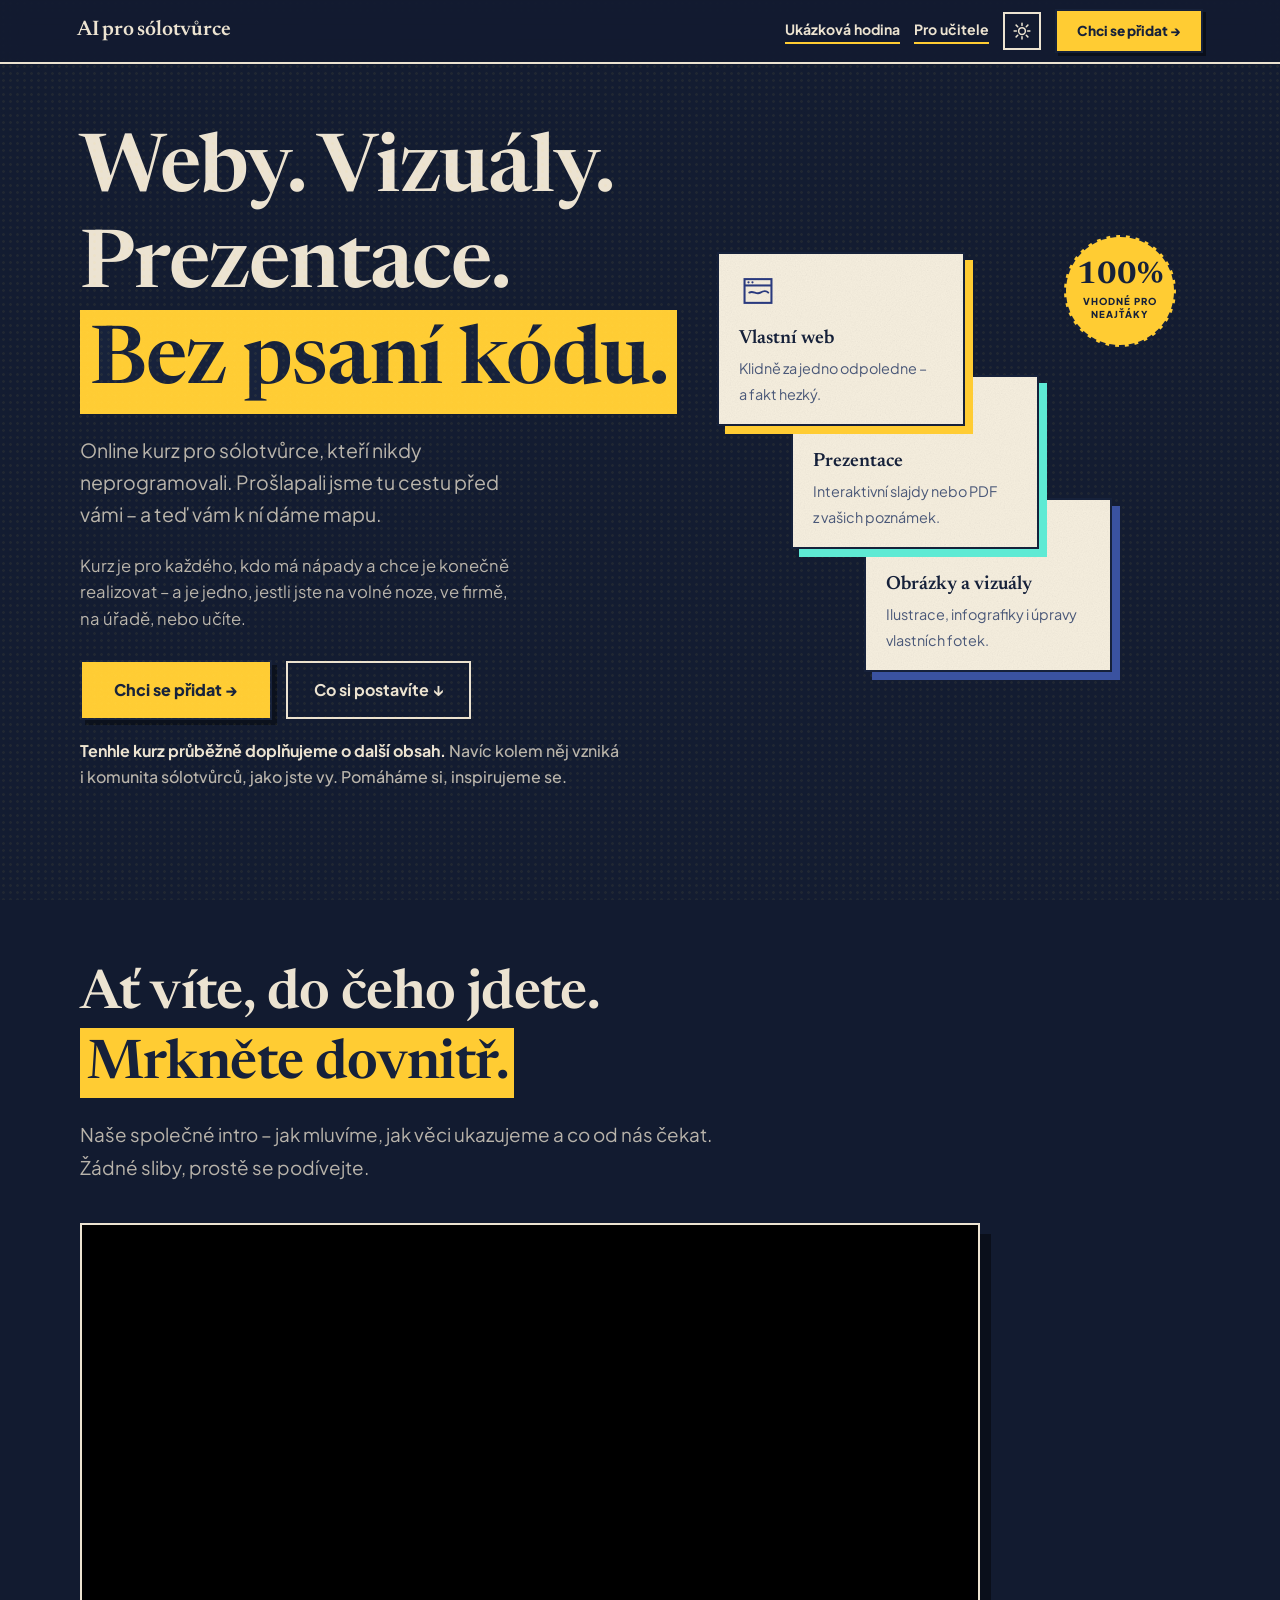
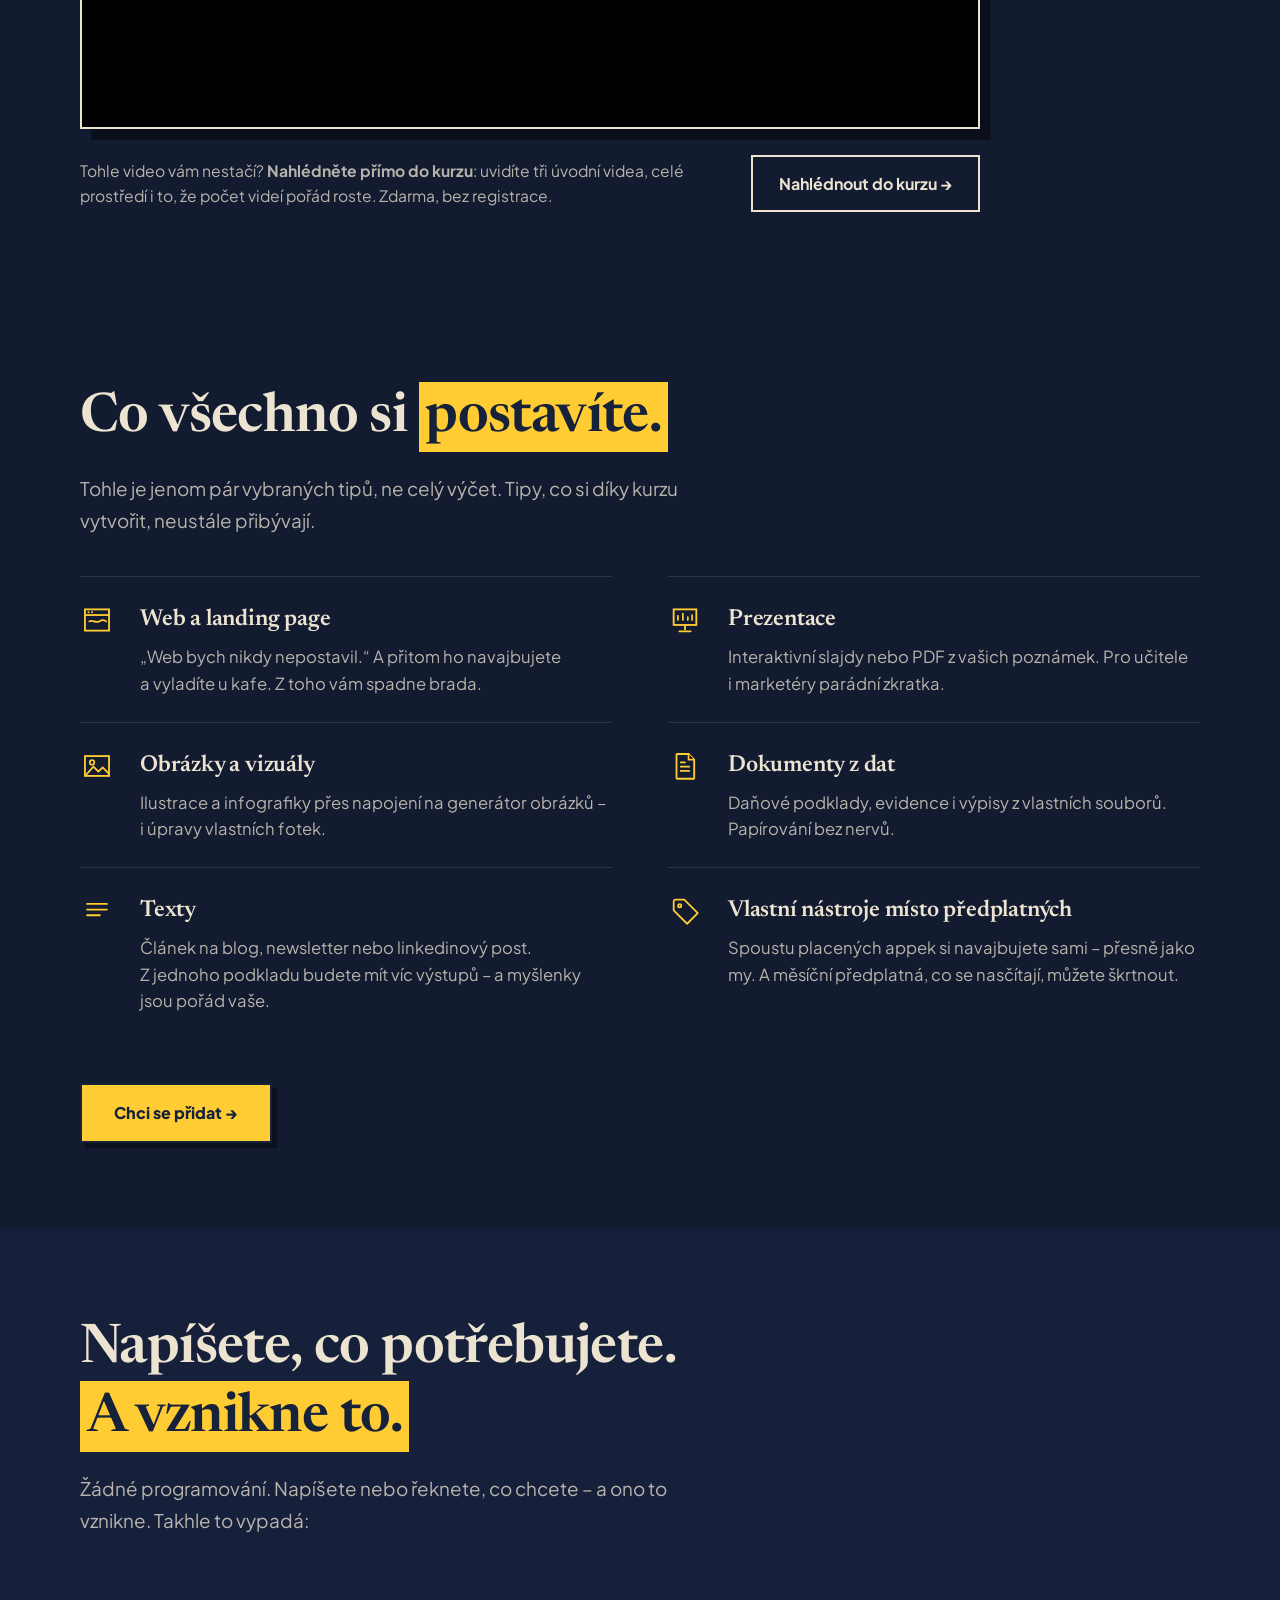
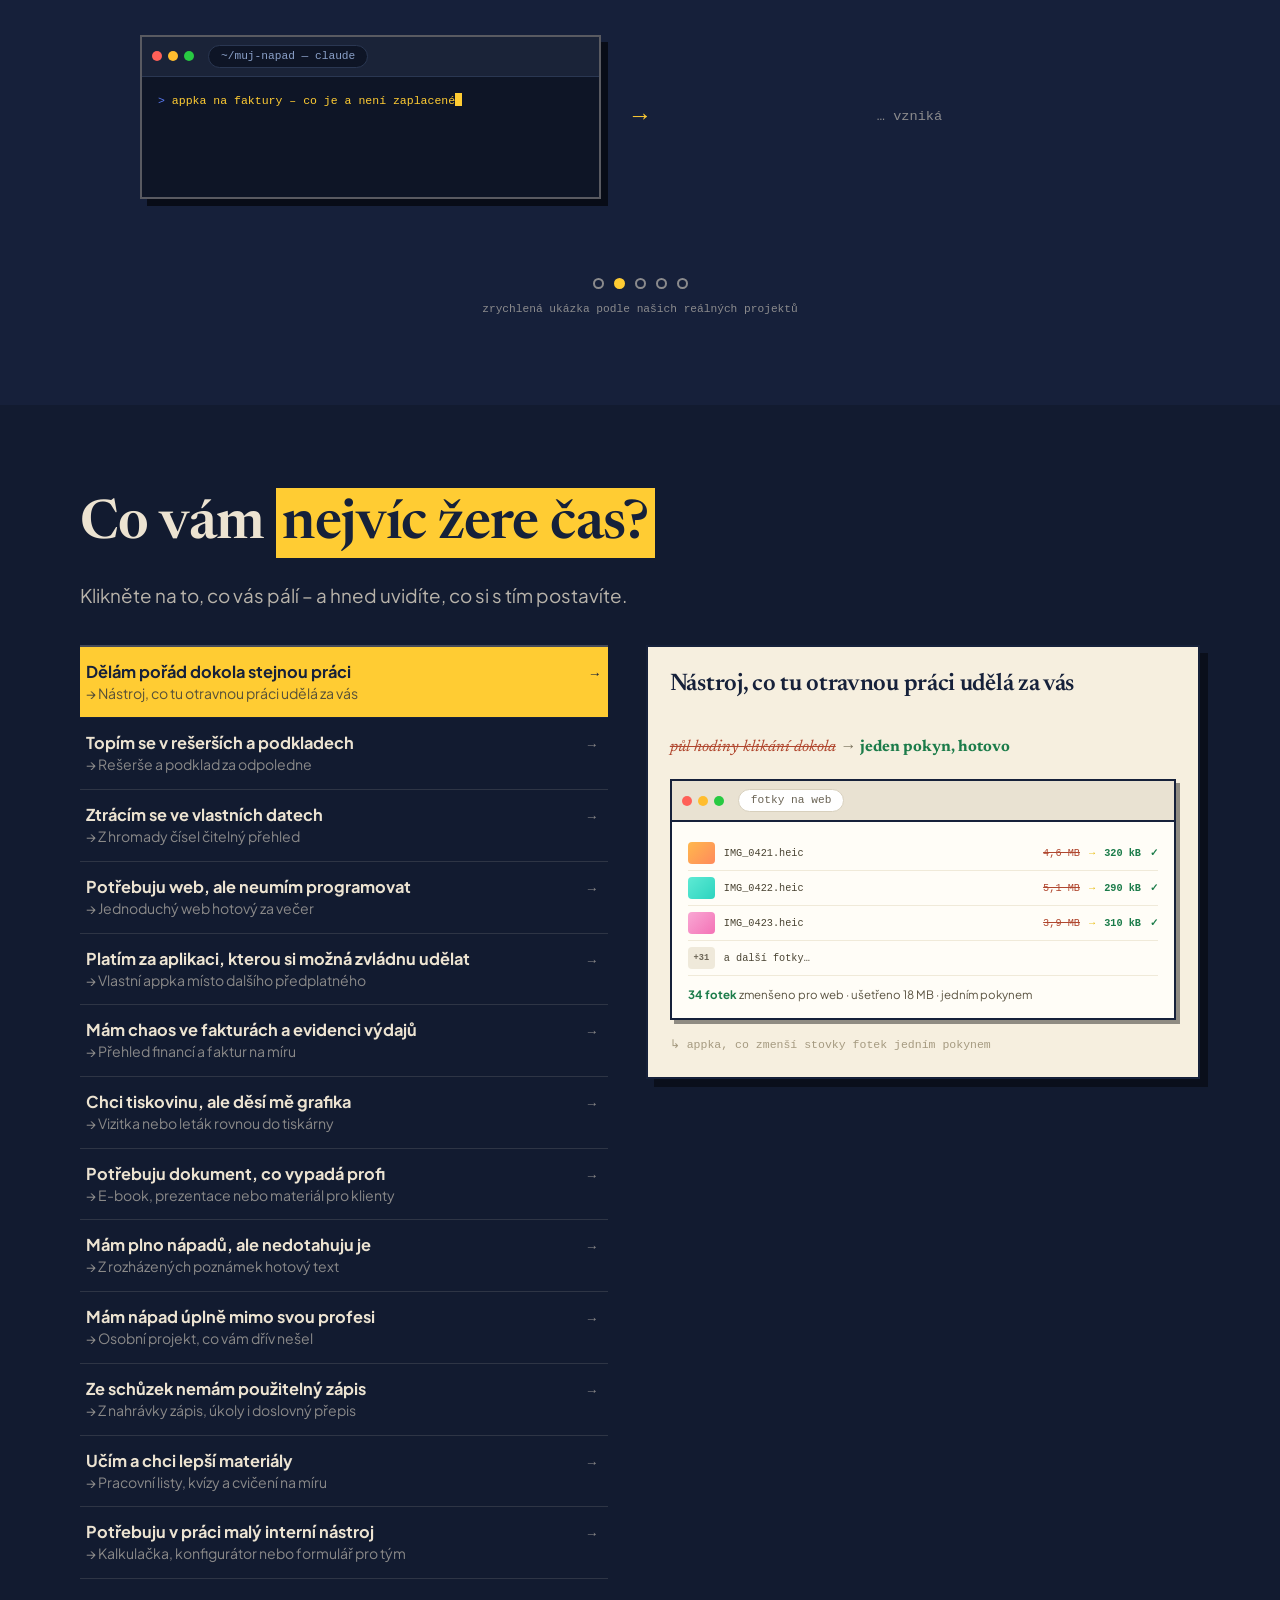
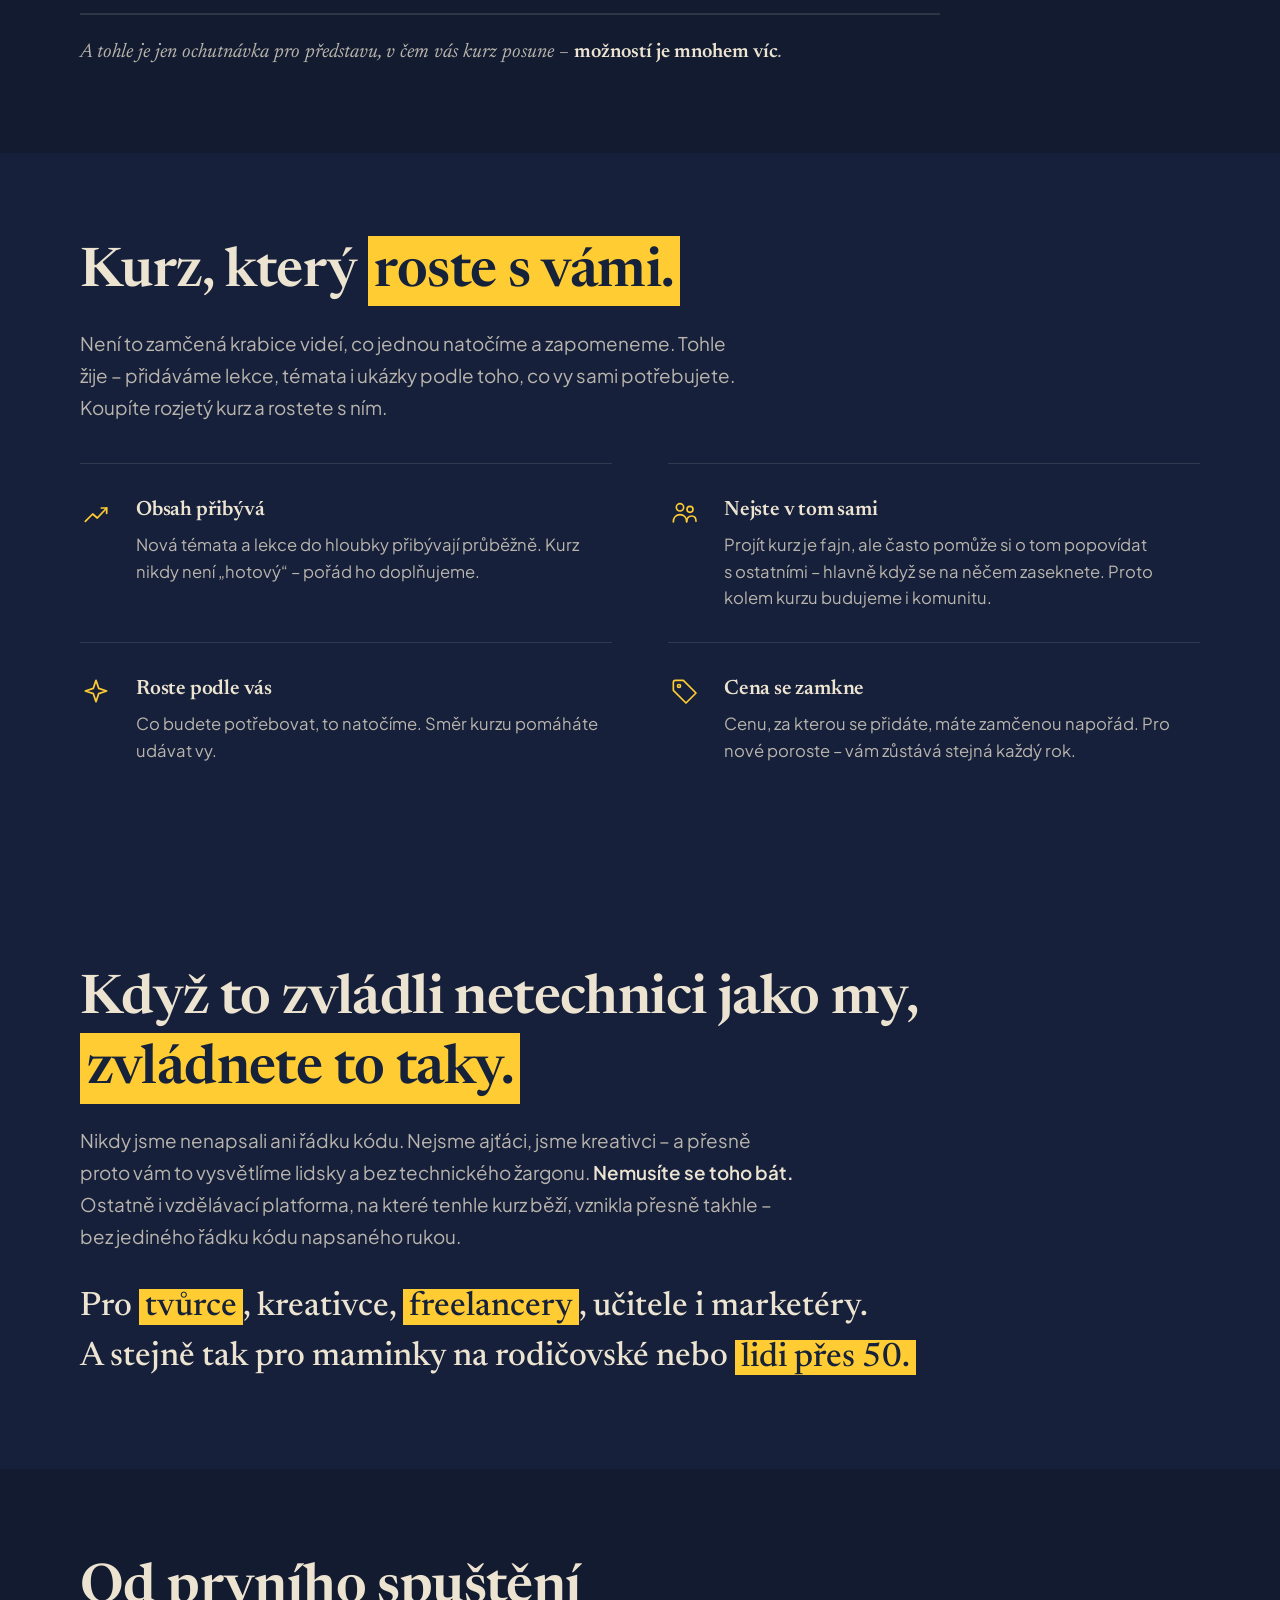
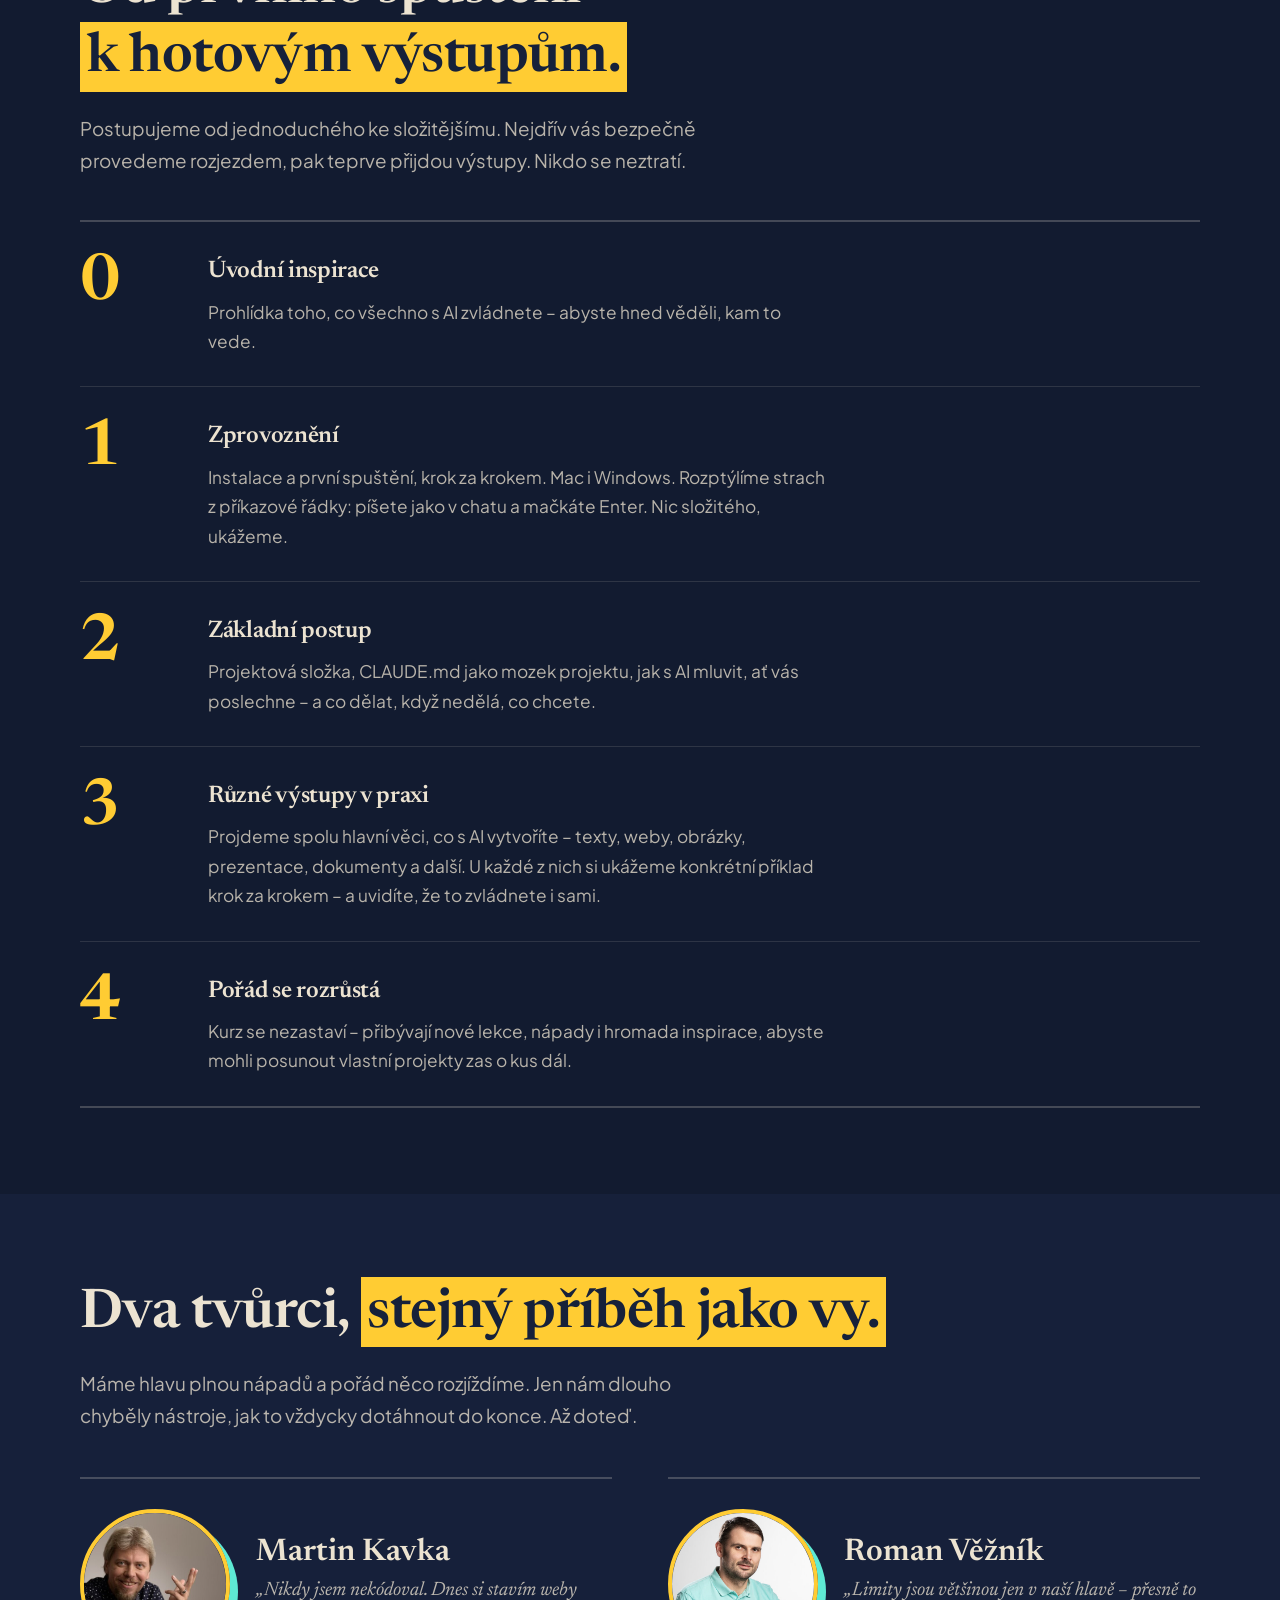
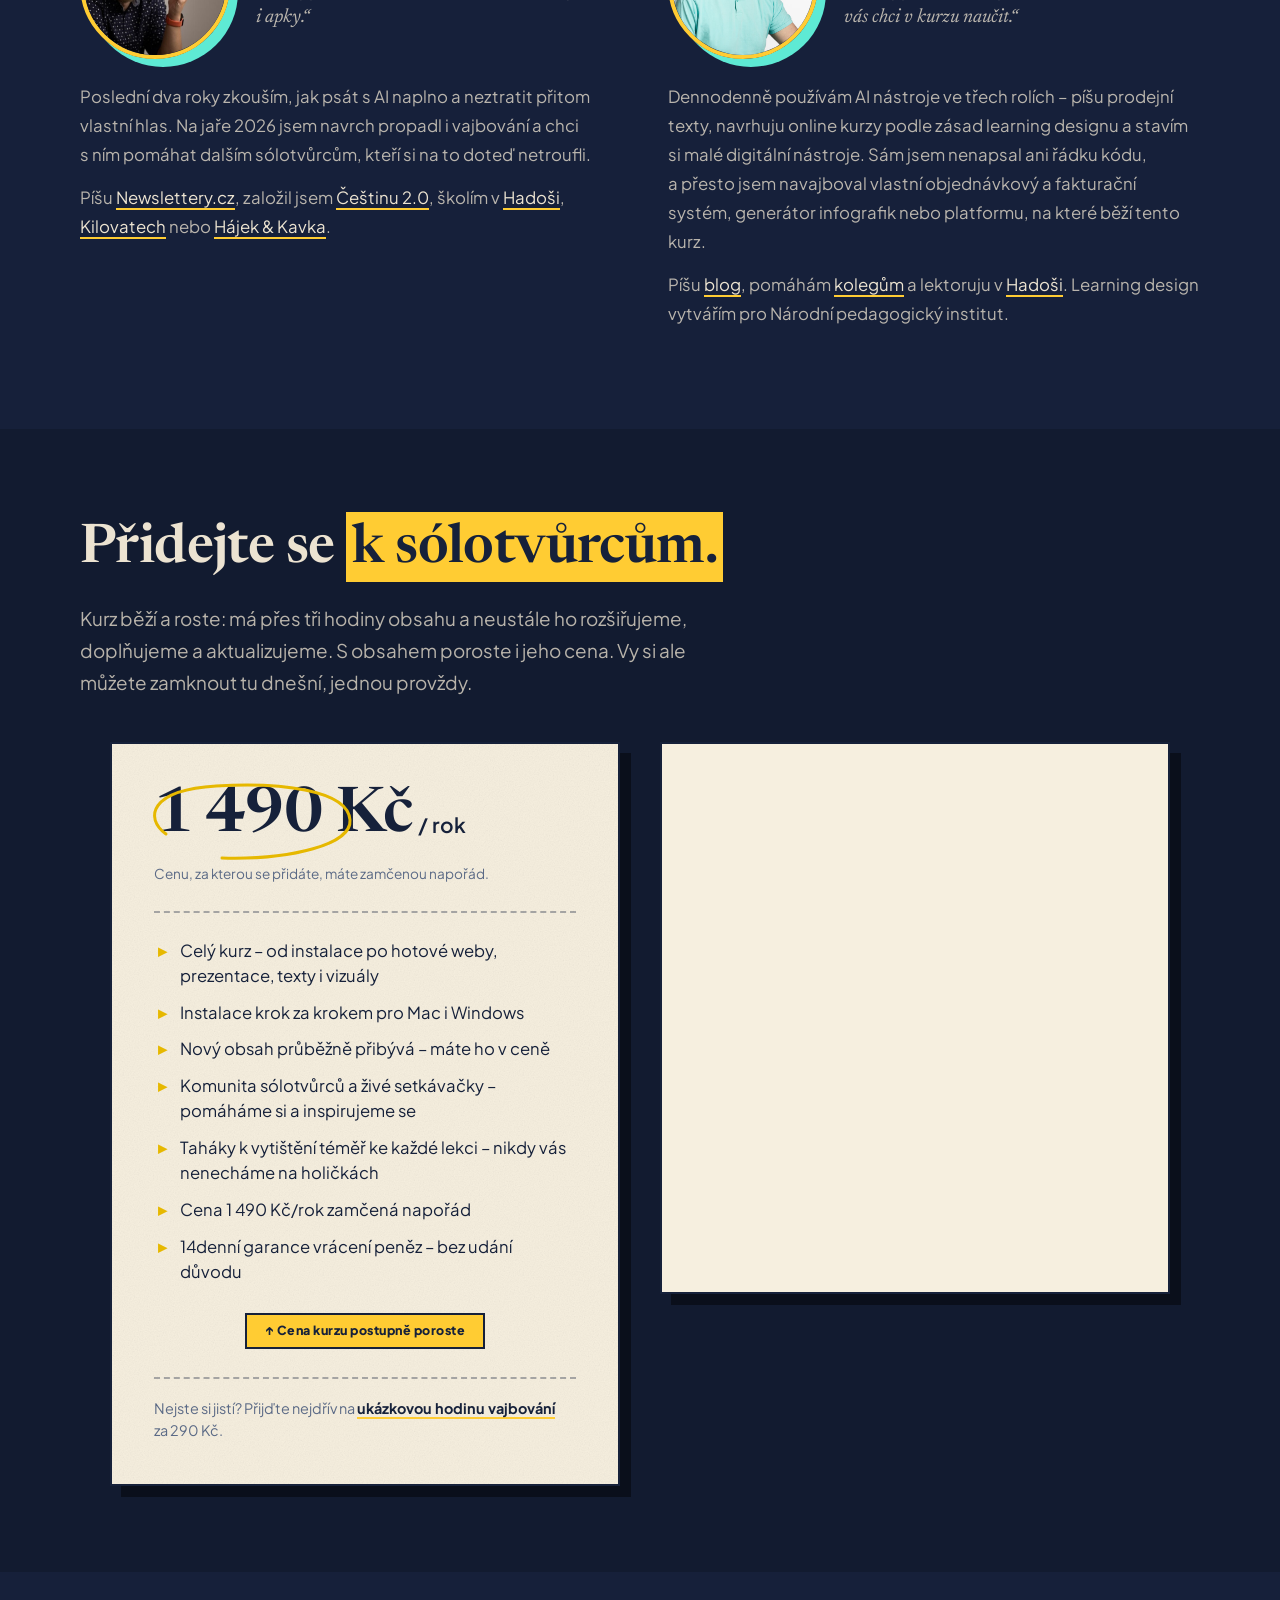
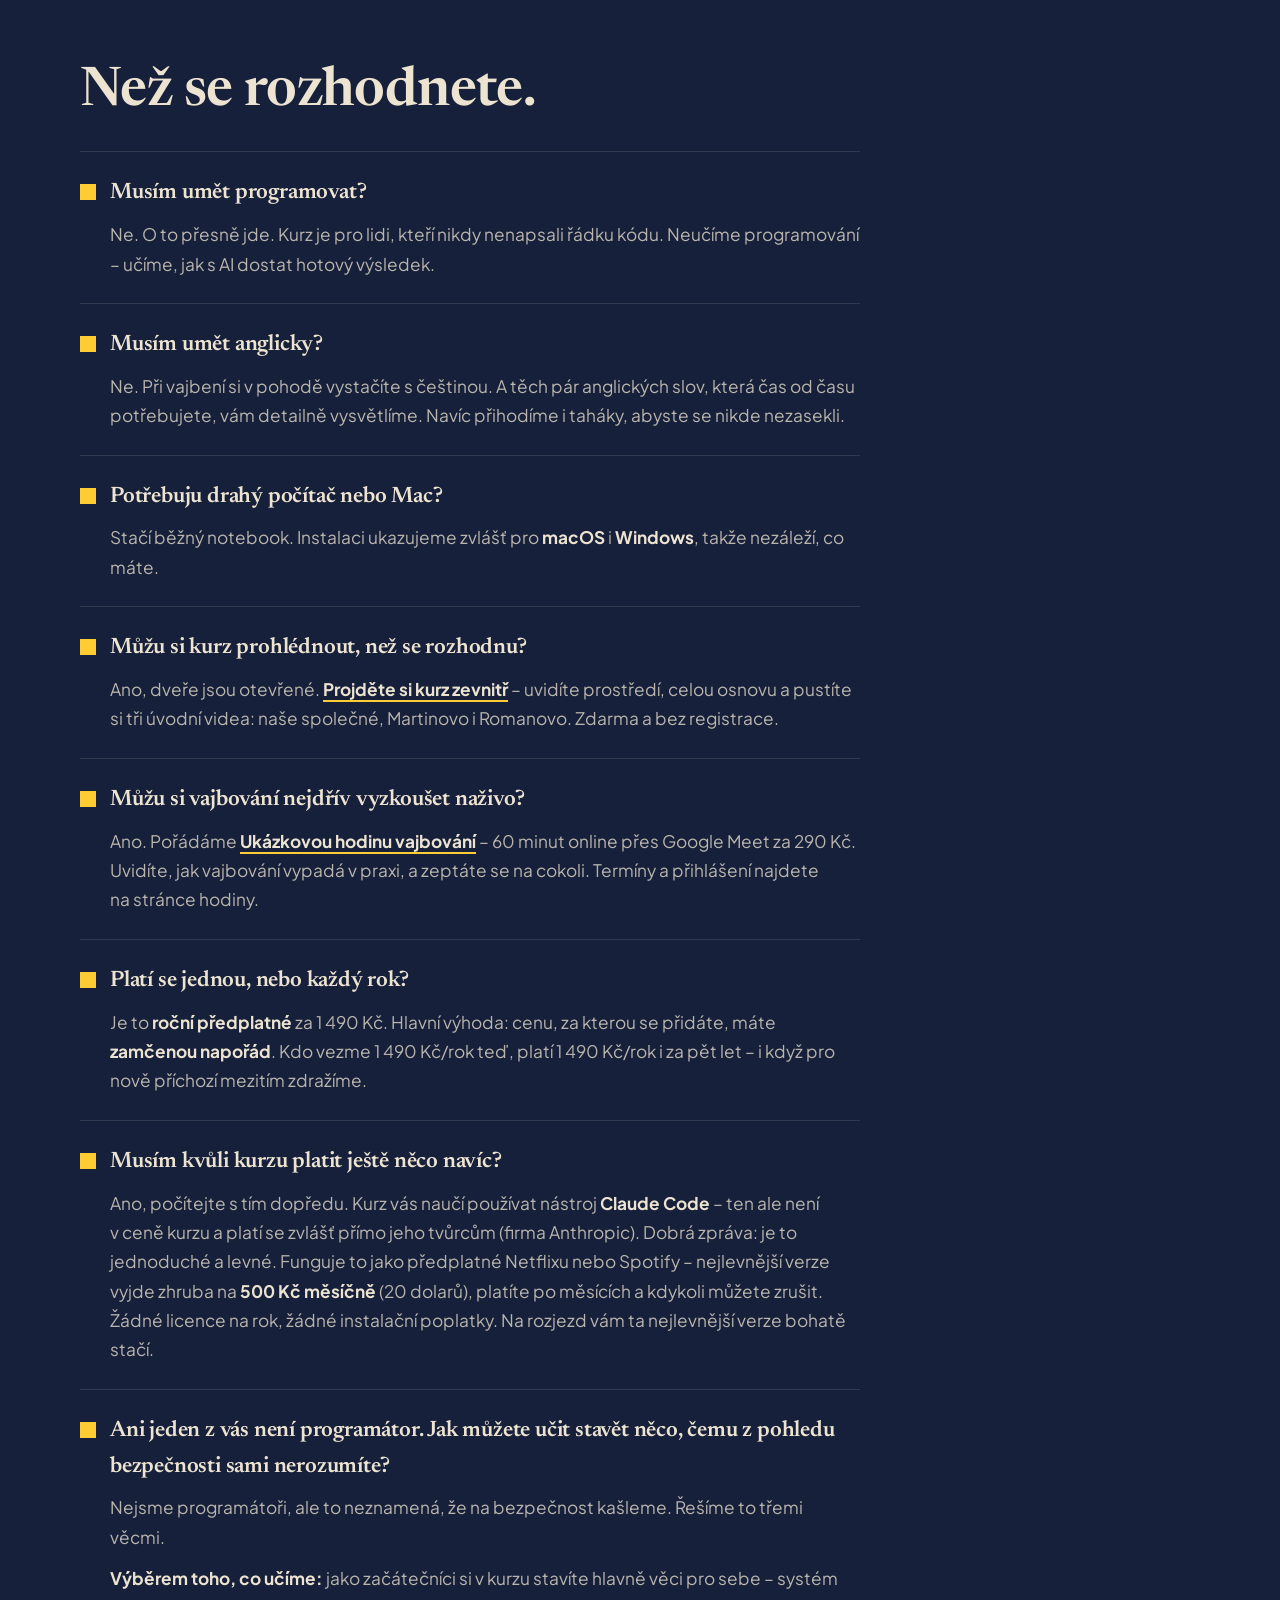
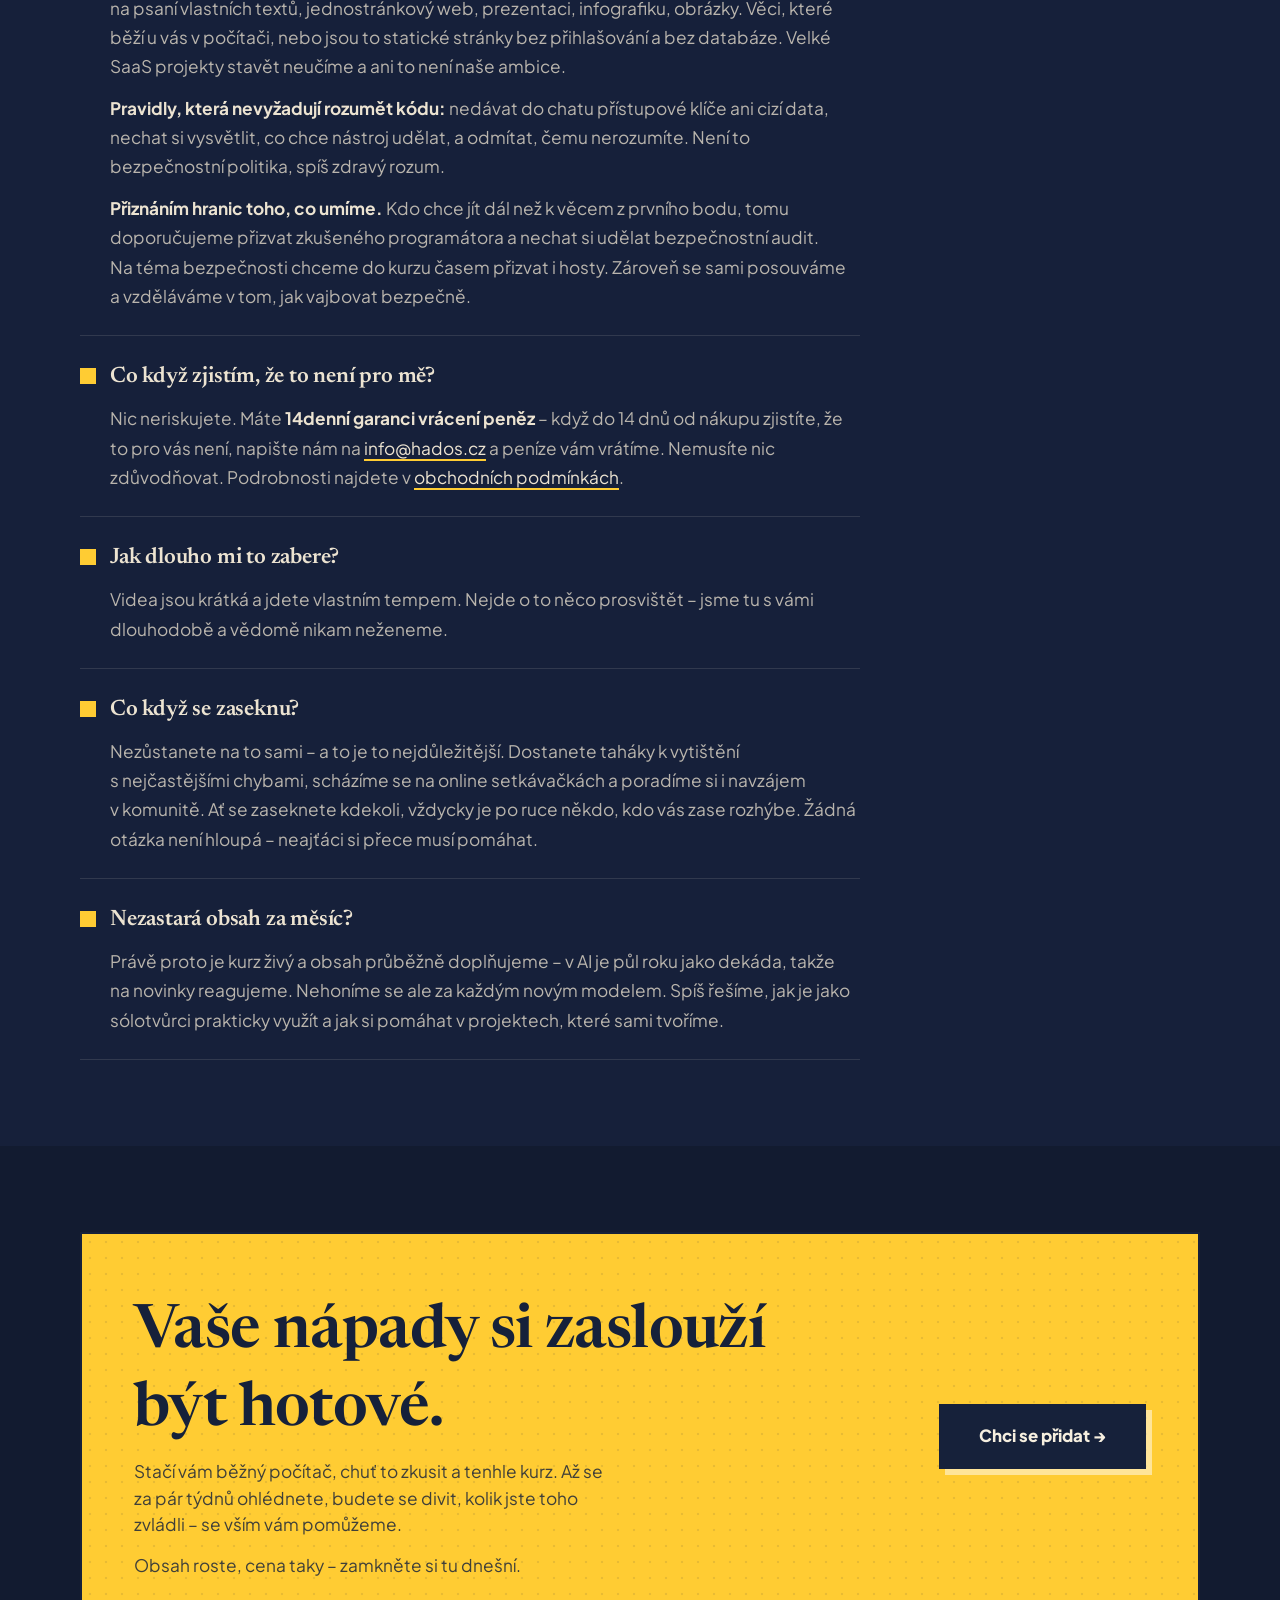
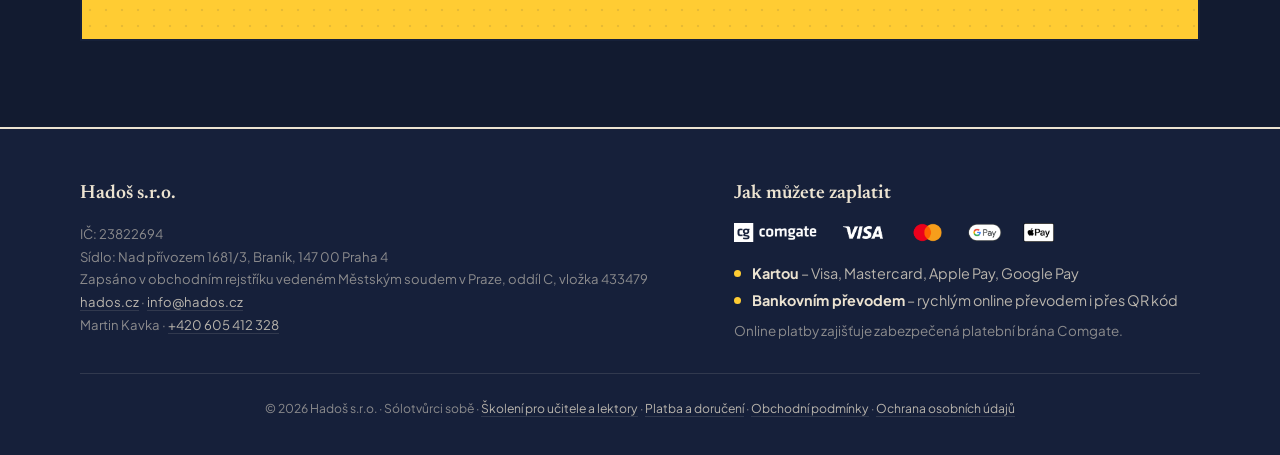
==== commit 23e164ec: "auto-snapshot 2026-10-15 00:14" ====
--- a/index.html
+++ b/index.html
@@ -379,45 +379,6 @@
 
     /* nav do 760 px: bez žlutého CTA (je hned v heru), ať se logo s dvěma odkazy a přepínačem nezalamuje */
     @media (max-width: 760px) { .nav-cta { display: none; } }
-    /* PODCAST – Fosilní palivo (obálka + odkazy na aplikace vlevo, poslední díly s přehrávačem vpravo) */
-    .podcast-grid { display: grid; grid-template-columns: 300px 1fr; gap: 44px; align-items: start; }
-    @media (max-width: 820px) { .podcast-grid { grid-template-columns: 1fr; gap: 36px; } .podcast-cover, .podcast-apps { max-width: none; } }
-    .podcast-cover { display: block; width: 100%; max-width: 300px; height: auto; border: 2px solid var(--ink); box-shadow: 8px 8px 0 var(--shadow); }
-    .podcast-apps { display: flex; flex-direction: column; gap: 10px; margin-top: 32px; max-width: 300px; }
-    .podcast-apps a { display: flex; align-items: center; justify-content: space-between; gap: 12px; padding: 10px 16px; border: 2px solid var(--text); color: var(--text); font-weight: 700; font-size: .92rem; text-decoration: none; transition: background .15s, color .15s; }
-    .podcast-apps a::after { content: '→'; }
-    .podcast-apps a:hover { background: var(--text); color: var(--bg); }
-    .podcast-card { background: var(--paper); border: 2px solid var(--ink); box-shadow: 8px 8px 0 var(--shadow); color: var(--ink); padding: 30px 32px 30px; }
-    .podcast-card h3 { font-size: 1.6rem; font-weight: 600; margin-bottom: 6px; letter-spacing: -.3px; }
-    .fp-list { list-style: none; margin-bottom: 26px; }
-    .fp-ep { display: grid; grid-template-columns: 52px 1fr; gap: 18px; padding: 22px 0; border-bottom: 2px solid rgba(22,33,58,.15); }
-    .fp-play { width: 52px; height: 52px; background: var(--yellow); border: 2px solid var(--ink); box-shadow: 4px 4px 0 var(--ink); cursor: pointer; display: grid; place-items: center; color: var(--ink); padding: 0; transition: transform .12s, box-shadow .12s; }
-    .fp-play:hover { transform: translate(2px,2px); box-shadow: 2px 2px 0 var(--ink); }
-    .fp-play:disabled { opacity: .4; cursor: default; }
-    .fp-play svg { width: 20px; height: 20px; fill: currentColor; }
-    .fp-play .ic-pause, .fp-ep.is-playing .fp-play .ic-play { display: none; }
-    .fp-ep.is-playing .fp-play .ic-pause { display: block; }
-    .fp-meta { min-width: 0; }
-    .fp-kicker { font-size: .76rem; font-weight: 800; letter-spacing: 1.3px; text-transform: uppercase; color: var(--blue); margin-bottom: 6px; }
-    .fp-title { font-family: var(--disp); font-size: 1.35rem; font-weight: 600; line-height: 1.25; color: var(--ink); text-decoration: none; letter-spacing: -.2px; }
-    .fp-title:hover { color: var(--blue); }
-    .fp-excerpt { font-size: .92rem; color: var(--ink); opacity: .78; line-height: 1.6; margin: 8px 0 0; }
-    .fp-progress { display: none; align-items: center; gap: 12px; margin-top: 14px; }
-    .fp-ep.is-active .fp-progress { display: flex; }
-    .fp-bar { flex: 1; height: 12px; border: 2px solid var(--ink); background: var(--paper); cursor: pointer; position: relative; }
-    .fp-bar-fill { position: absolute; inset: 0; width: 0; background: var(--yellow); }
-    .fp-time { font-size: .76rem; font-weight: 700; font-variant-numeric: tabular-nums; color: var(--ink); opacity: .78; white-space: nowrap; }
-    .fp-status { font-size: .92rem; color: var(--ink); opacity: .78; padding: 14px 0 6px; }
-    .fp-status a { color: var(--ink); font-weight: 700; border-bottom: 2px solid var(--yellow); text-decoration: none; }
-    @media (max-width: 600px) {
-      .podcast-card { padding: 24px 20px; }
-      .fp-ep { grid-template-columns: 44px 1fr; gap: 14px; padding: 18px 0; }
-      .fp-play { width: 44px; height: 44px; }
-      .fp-title { font-size: 1.2rem; }
-    }
-    .fp-all { display: inline-block; background: transparent; color: var(--ink); border: 2px solid var(--ink); padding: 11px 20px; font-weight: 800; font-size: .92rem; text-decoration: none; transition: background .15s, color .15s; }
-    .fp-all:hover { background: var(--ink); color: var(--paper); }
-
     @media (max-width: 600px) {
       .hero { padding: 40px 5% 56px; }
       .section { padding: 60px 5%; }
@@ -861,33 +822,6 @@
   </div>
 </section>
 
-<!-- 04b PODCAST – Fosilní palivo (díly plní skript na konci stránky z hados.cz/api/podcast) -->
-<section class="section" id="podcast">
-  <div class="section-inner">
-    <h2>Co s&nbsp;námi dělá AI, <span class="mark">probíráme i&nbsp;nahlas.</span></h2>
-    <p class="lead" style="margin-bottom:46px;">Fosilní palivo je náš podcast. Dva fosilové u&nbsp;mikrofonu o&nbsp;tom, co dělá AI s&nbsp;prací, psaním i&nbsp;kariérou. Žádná teorie, jen to, co jsme si sami odzkoušeli.</p>
-
-    <div class="podcast-grid">
-      <div>
-        <img class="podcast-cover" src="fosilni-palivo.jpg" width="600" height="600" alt="Obálka podcastu Fosilní palivo s kreslenými portréty Romana Věžníka a Martina Kavky" loading="lazy" />
-        <div class="podcast-apps">
-          <a href="https://fosilnipalivo.substack.com/podcast" target="_blank" rel="noopener" data-umami-event="podcast-klik" data-umami-event-kam="substack">Substack</a>
-          <a href="https://podcasts.apple.com/cz/podcast/fosiln%C3%AD-palivo/id1770735186" target="_blank" rel="noopener" data-umami-event="podcast-klik" data-umami-event-kam="apple">Apple Podcasts</a>
-          <a href="https://open.spotify.com/show/3B25mwCPboBuDZR23FCgqK" target="_blank" rel="noopener" data-umami-event="podcast-klik" data-umami-event-kam="spotify">Spotify</a>
-          <a href="https://pocketcasts.com/podcast/fosiln%C3%AD-palivo/ac54bbb0-5e1f-013d-1b69-0eeab2591ccf" target="_blank" rel="noopener" data-umami-event="podcast-klik" data-umami-event-kam="pocketcasts">Pocket Casts</a>
-          <a href="https://api.substack.com/feed/podcast/3077724.rss" target="_blank" rel="noopener" data-umami-event="podcast-klik" data-umami-event-kam="rss">RSS</a>
-        </div>
-      </div>
-
-      <div class="podcast-card" id="fp" data-src="https://hados.cz/api/podcast">
-        <h3>Poslední díly</h3>
-        <ol class="fp-list" id="fp-list"><li class="fp-status">Načítám díly…</li></ol>
-        <a href="https://fosilnipalivo.substack.com/podcast" target="_blank" rel="noopener" class="fp-all" data-umami-event="podcast-klik" data-umami-event-kam="vsechny-dily">Všechny díly →</a>
-      </div>
-    </div>
-  </div>
-</section>
-
 <!-- 05 PŘEDPRODEJ -->
 <section class="section" id="predprodej">
   <div class="section-inner">
@@ -974,7 +908,7 @@
       <p class="pay-foot">Online platby zajišťuje zabezpečená platební brána&nbsp;Comgate.</p>
     </div>
   </div>
-  <div class="footer-meta">© 2026 Hadoš s.r.o. · Sólotvůrci sobě · <a href="/ucitele-lektori">Školení pro učitele a&nbsp;lektory</a> · <a href="https://fosilnipalivo.substack.com" target="_blank" rel="noopener">Podcast Fosilní palivo</a> · <a href="platba.html">Platba a&nbsp;doručení</a> · <a href="vop.html">Obchodní podmínky</a> · <a href="zasady-osobnich-udaju.html">Ochrana osobních údajů</a></div>
+  <div class="footer-meta">© 2026 Hadoš s.r.o. · Sólotvůrci sobě · <a href="/ucitele-lektori">Školení pro učitele a&nbsp;lektory</a> · <a href="platba.html">Platba a&nbsp;doručení</a> · <a href="vop.html">Obchodní podmínky</a> · <a href="zasady-osobnich-udaju.html">Ochrana osobních údajů</a></div>
 </footer>
 
 <!-- MOCKUPY pro showreel a seznam s náhledem (ilustrační – nahradí reálné screenshoty) -->
@@ -1282,67 +1216,5 @@
   })();
 </script>
 
-<!-- Přehrávač podcastu: načte poslední díly z JSON (data-src na #fp) a hraje je jedním <audio> bez cizích iframů. -->
-<script>
-(function () {
-  var box = document.getElementById('fp'); if (!box || !window.fetch) return;
-  var list = document.getElementById('fp-list');
-  var src = /^(localhost|127\.0\.0\.1)$/.test(location.hostname) ? '/api/podcast' : box.getAttribute('data-src'); // lokální náhled přes wrangler z rootu repa hados
-  var audio = new Audio(); audio.preload = 'none';
-  var active = null;
-  function fmt(s) { s = Math.max(0, Math.round(s || 0)); var h = Math.floor(s / 3600), m = Math.floor(s % 3600 / 60), x = s % 60; return (h ? h + ':' + String(m).padStart(2, '0') : m) + ':' + String(x).padStart(2, '0'); }
-  function czDate(iso) { if (!iso) return ''; var p = iso.split('-'); return +p[2] + '. ' + +p[1] + '. ' + p[0]; }
-  function fail() { list.innerHTML = '<li class="fp-status">Díly se teď nepodařilo načíst. Poslechněte si je <a href="https://fosilnipalivo.substack.com/podcast" target="_blank" rel="noopener">na Substacku</a>.</li>'; }
-  fetch(src).then(function (r) { if (!r.ok) throw new Error(r.status); return r.json(); }).then(render).catch(fail);
-
-  function render(data) {
-    if (!data.episodes || !data.episodes.length) return fail();
-    list.innerHTML = '';
-    data.episodes.forEach(function (ep) {
-      var li = document.createElement('li'); li.className = 'fp-ep';
-      var mins = ep.duration ? Math.round(ep.duration / 60) + ' min' : '';
-      li.innerHTML =
-        '<button class="fp-play" type="button" aria-label="Přehrát díl"' + (ep.audio ? '' : ' disabled') + ' data-umami-event="podcast-play">' +
-          '<svg class="ic-play" viewBox="0 0 20 20" aria-hidden="true"><path d="M5 3l12 7-12 7z"/></svg>' +
-          '<svg class="ic-pause" viewBox="0 0 20 20" aria-hidden="true"><path d="M4 3h4v14H4zM12 3h4v14h-4z"/></svg></button>' +
-        '<div class="fp-meta">' +
-          '<div class="fp-kicker">' + czDate(ep.date) + (mins ? ' · ' + mins : '') + '</div>' +
-          '<a class="fp-title" target="_blank" rel="noopener"></a>' +
-          '<p class="fp-excerpt"></p>' +
-          '<div class="fp-progress"><div class="fp-bar" role="slider" aria-label="Pozice v dílu"><div class="fp-bar-fill"></div></div><span class="fp-time">0:00 / ' + fmt(ep.duration) + '</span></div>' +
-        '</div>';
-      var a = li.querySelector('.fp-title'); a.textContent = ep.title; a.href = ep.link;
-      li.querySelector('.fp-excerpt').textContent = ep.excerpt || '';
-      li.querySelector('.fp-play').addEventListener('click', function () { toggle(li, ep); });
-      li.querySelector('.fp-bar').addEventListener('click', function (e) {
-        if (active !== li || !audio.duration) return;
-        var r = this.getBoundingClientRect(); audio.currentTime = audio.duration * (e.clientX - r.left) / r.width;
-      });
-      list.appendChild(li);
-    });
-  }
-  function toggle(li, ep) {
-    if (active === li) { if (audio.paused) audio.play(); else audio.pause(); return; }
-    if (active) active.classList.remove('is-playing', 'is-active');
-    active = li; li.classList.add('is-active');
-    audio.src = ep.audio; audio.play();
-  }
-  audio.addEventListener('play', function () { if (active) active.classList.add('is-playing'); });
-  audio.addEventListener('pause', function () { if (active) active.classList.remove('is-playing'); });
-  audio.addEventListener('ended', function () { if (active) active.classList.remove('is-playing'); });
-  audio.addEventListener('timeupdate', function () {
-    if (!active) return;
-    var d = audio.duration || 0, t = audio.currentTime || 0;
-    active.querySelector('.fp-bar-fill').style.width = d ? (t / d * 100) + '%' : '0';
-    active.querySelector('.fp-time').textContent = fmt(t) + ' / ' + fmt(d);
-  });
-  audio.addEventListener('error', function () {
-    if (!active) return;
-    active.classList.remove('is-playing');
-    active.querySelector('.fp-time').textContent = 'Přehrávání selhalo, otevřete díl přes název.';
-  });
-})();
-</script>
-
 </body>
 </html>
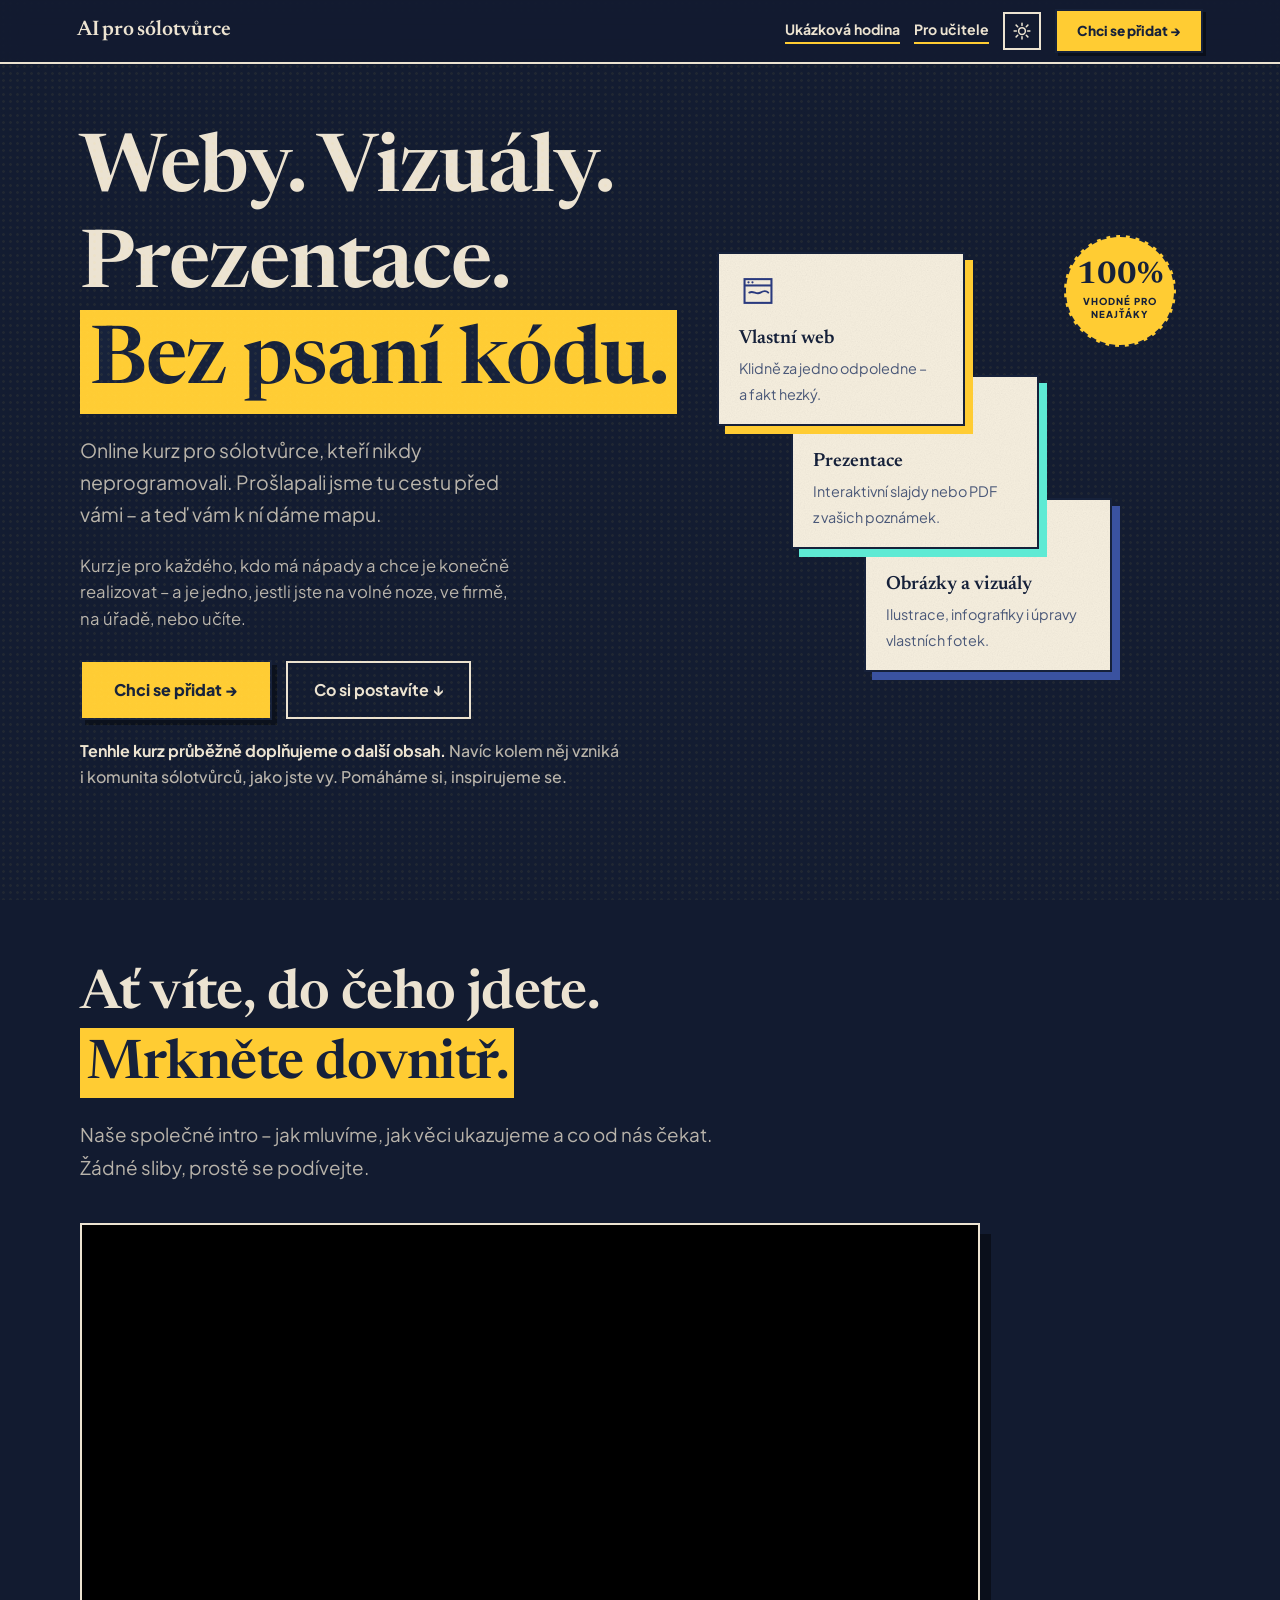
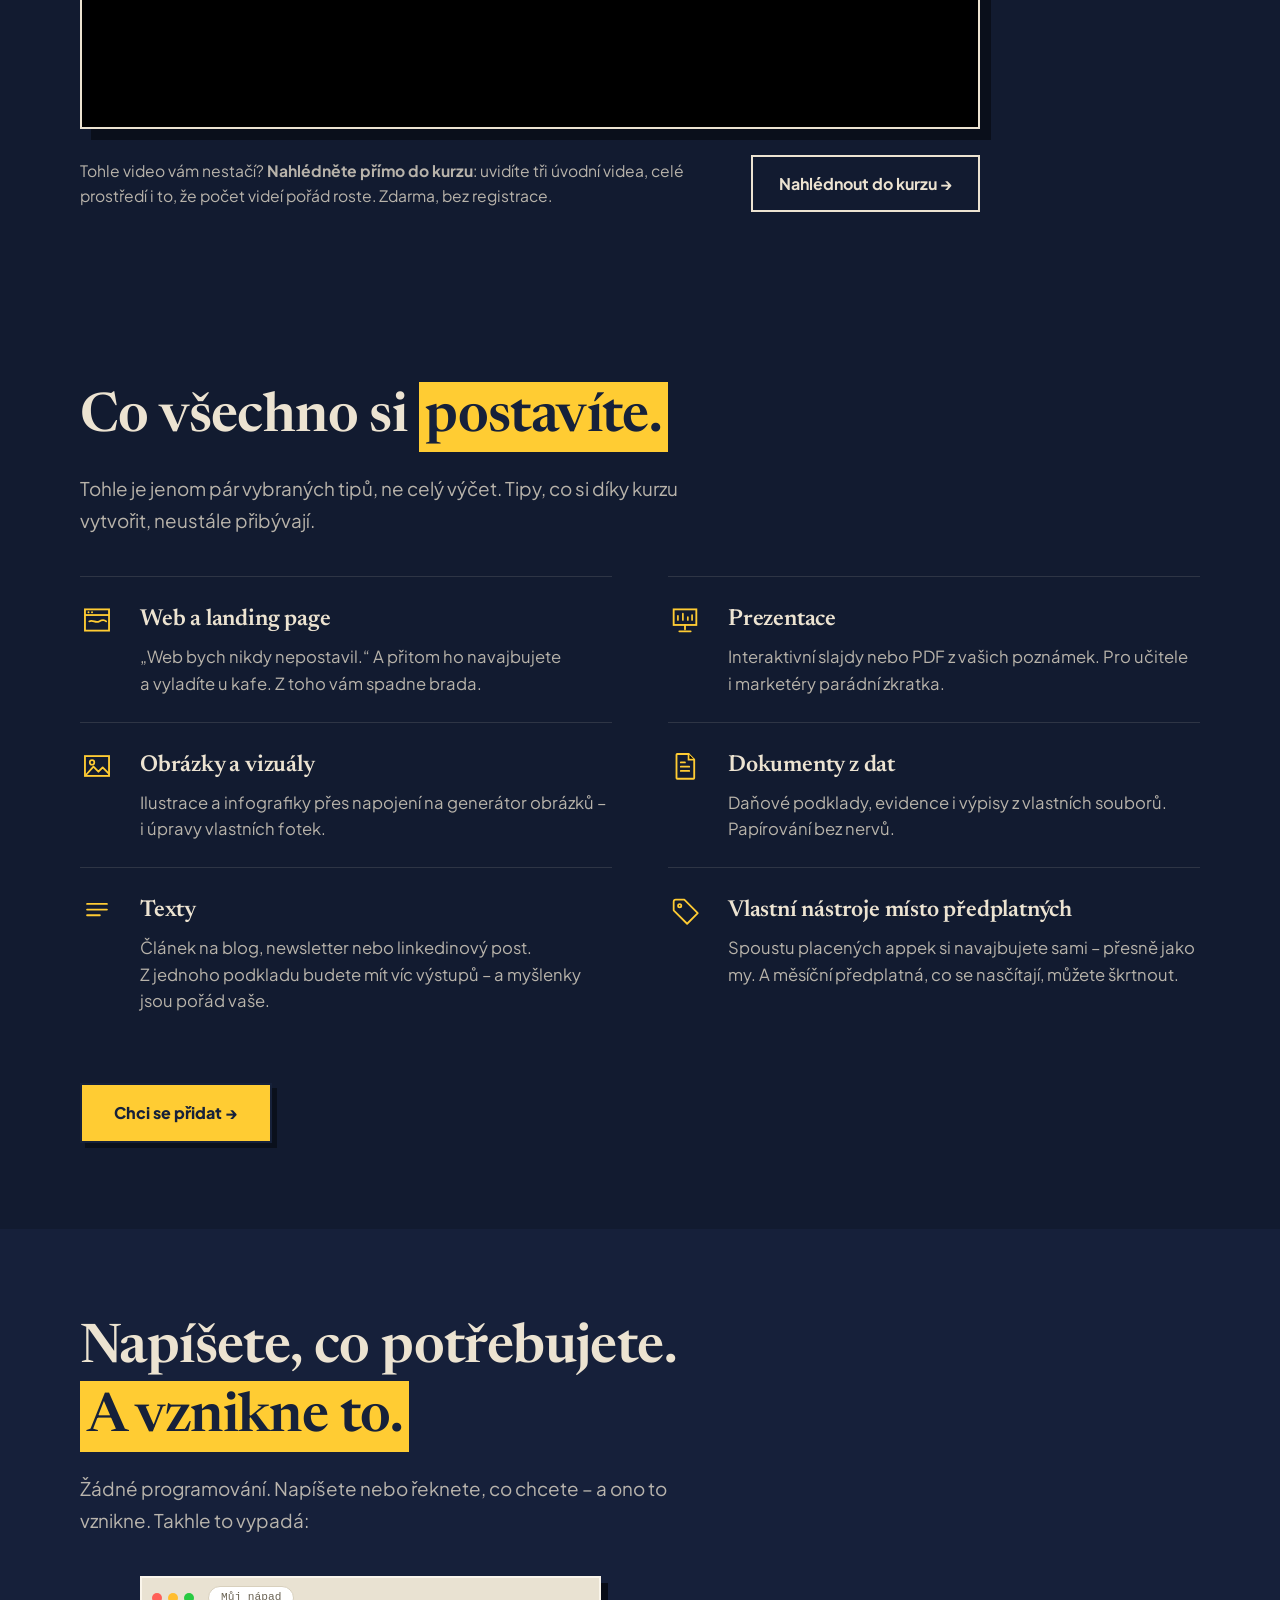
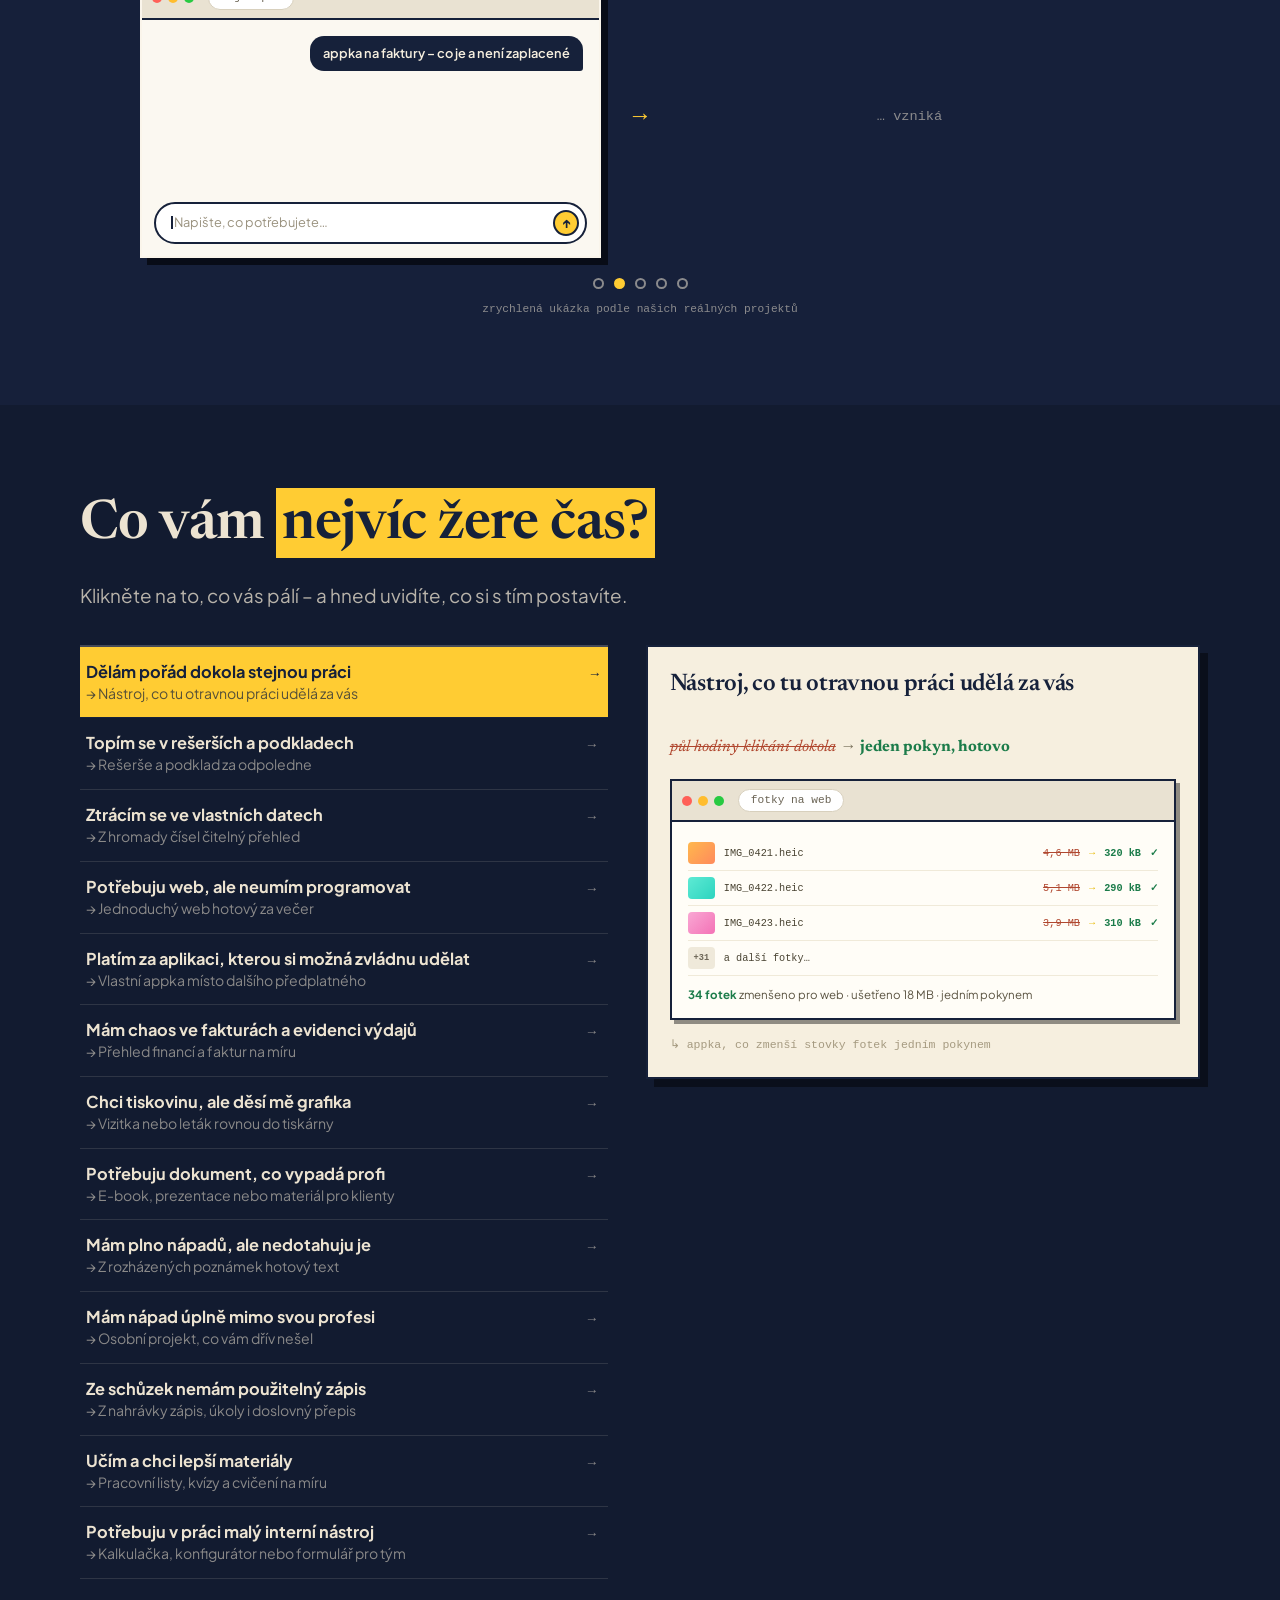
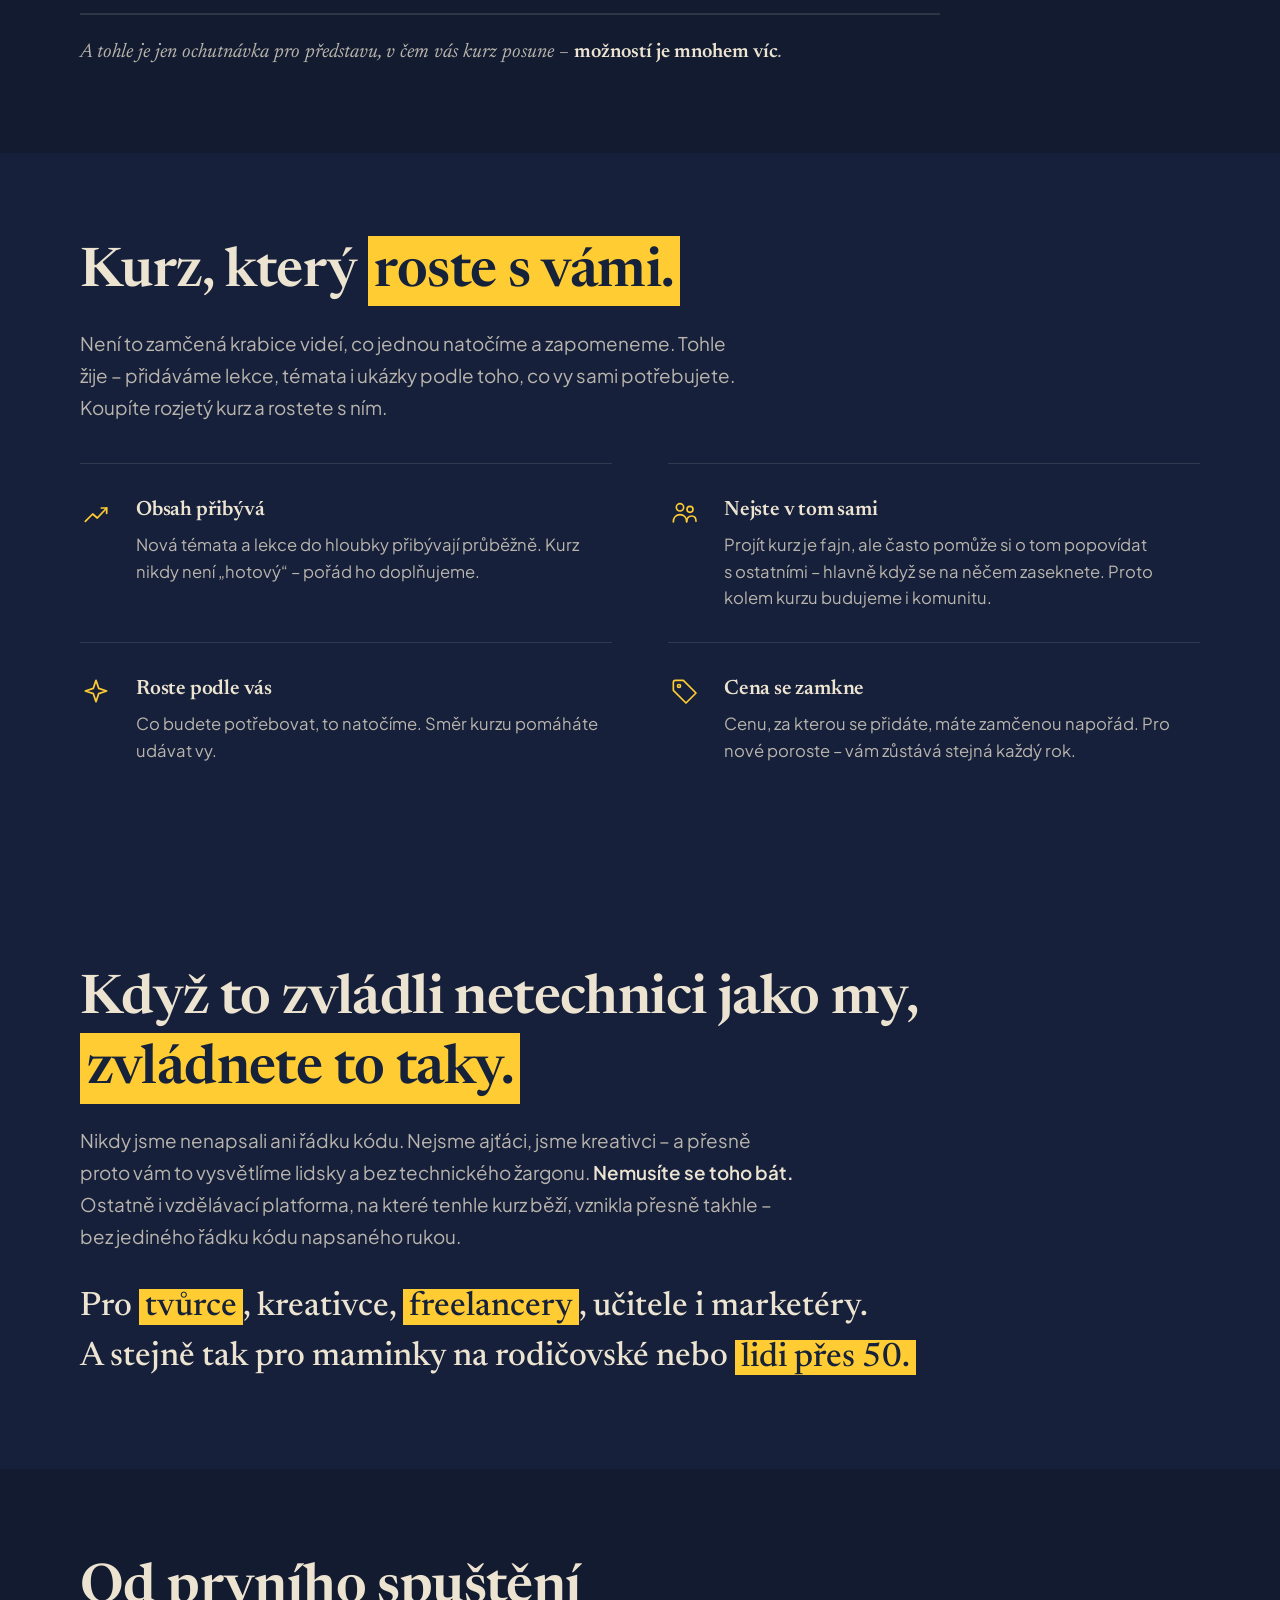
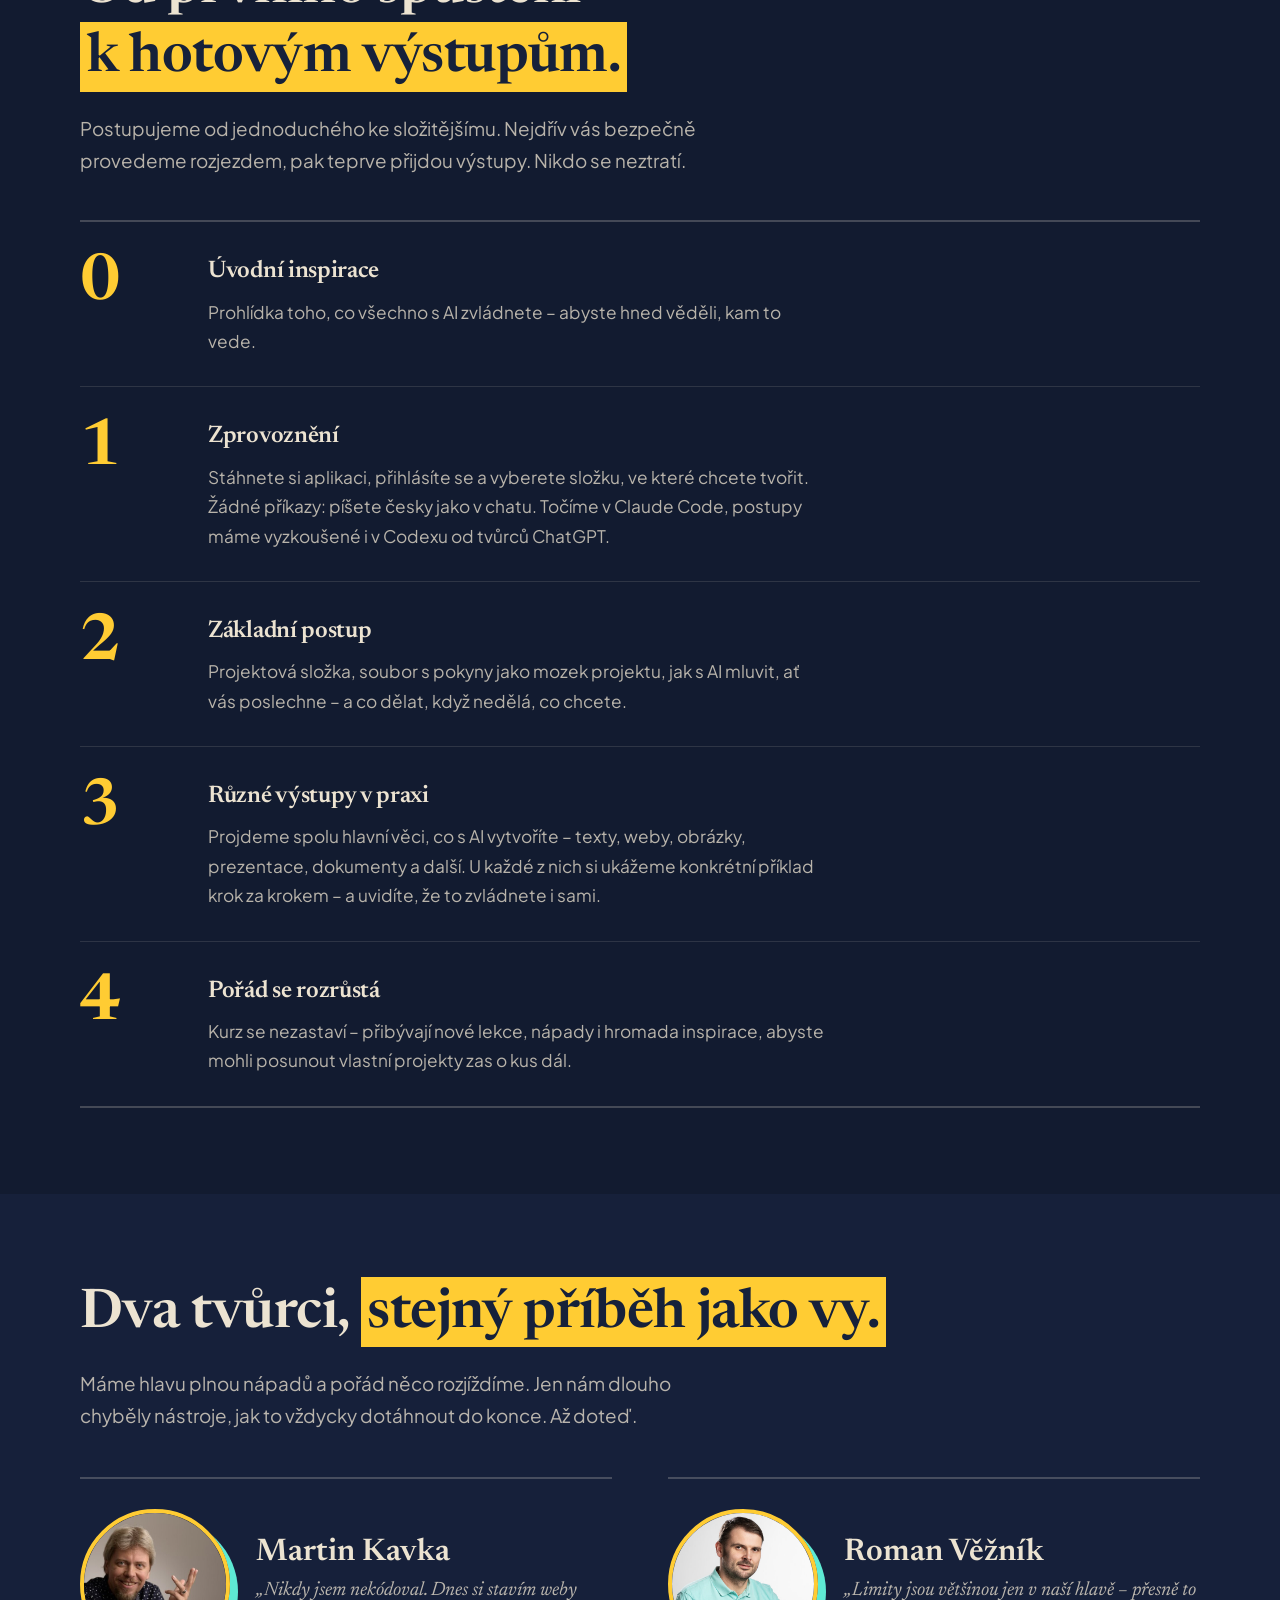
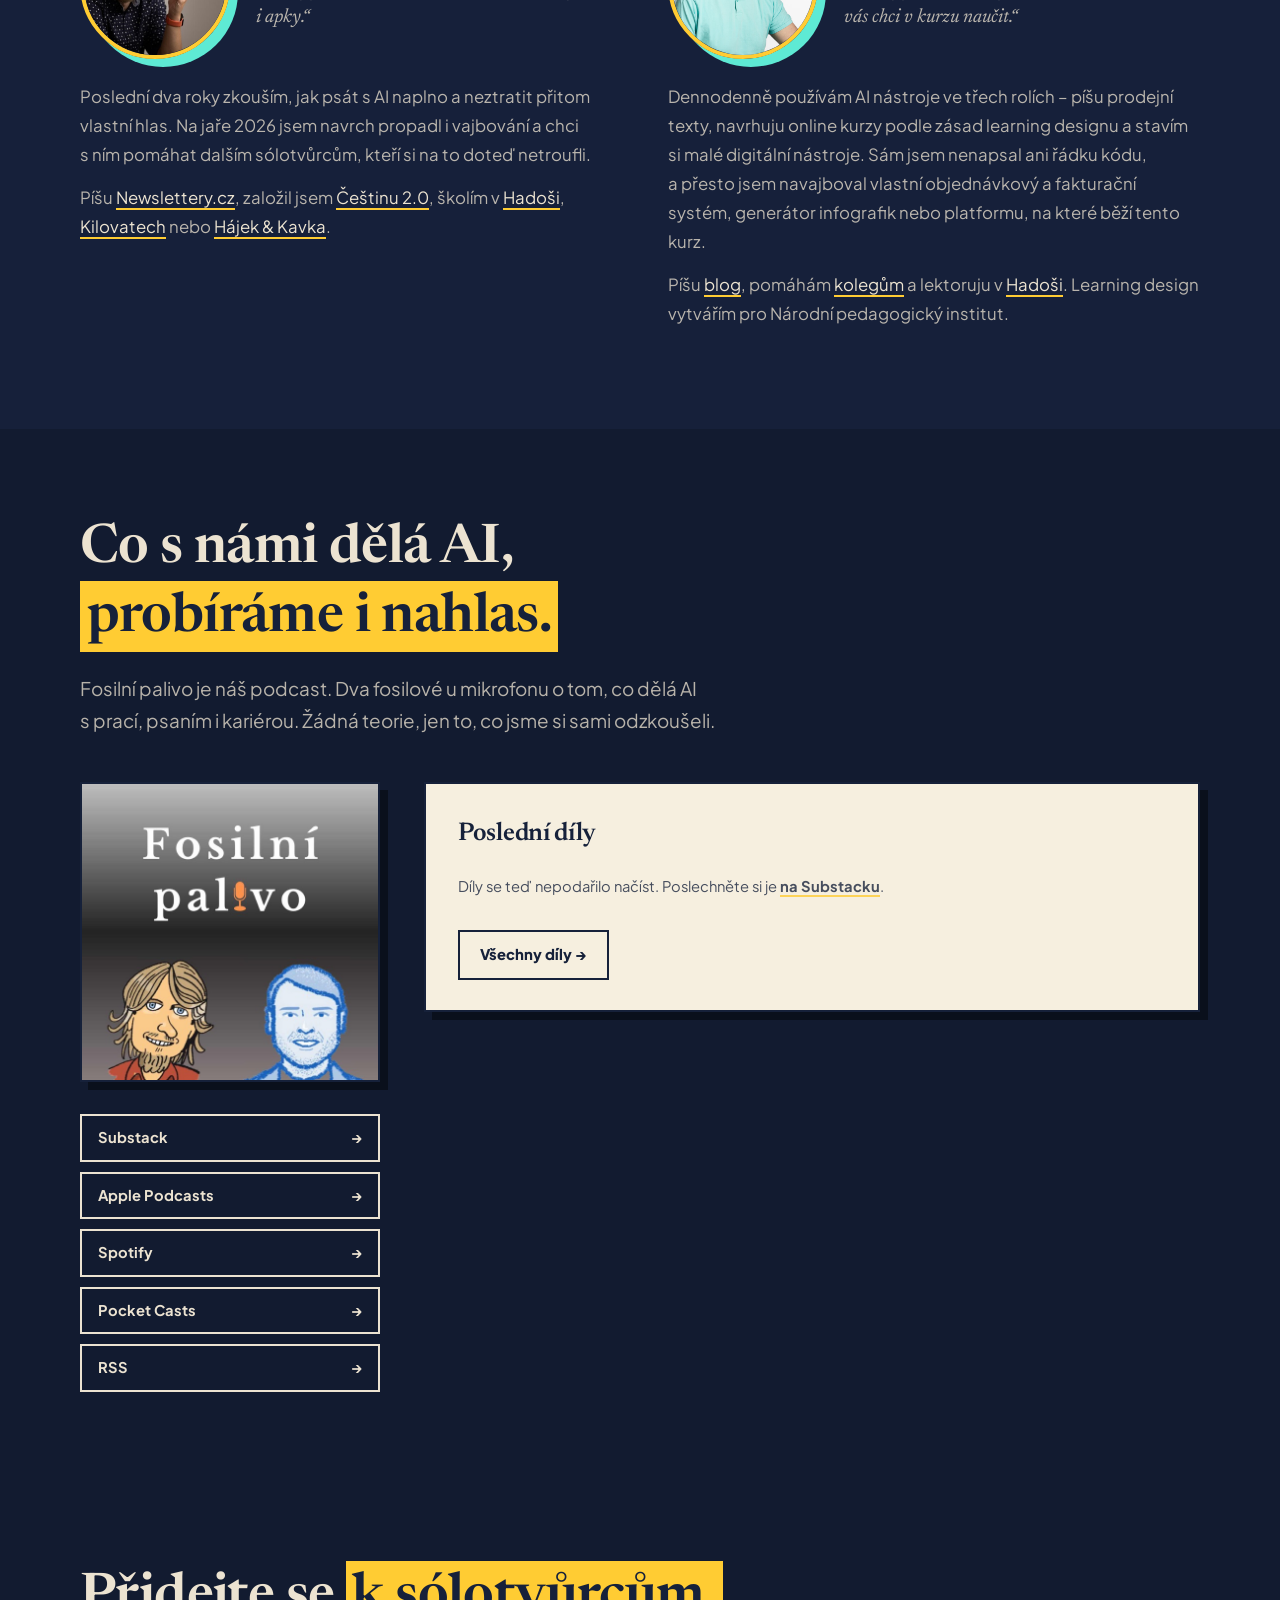
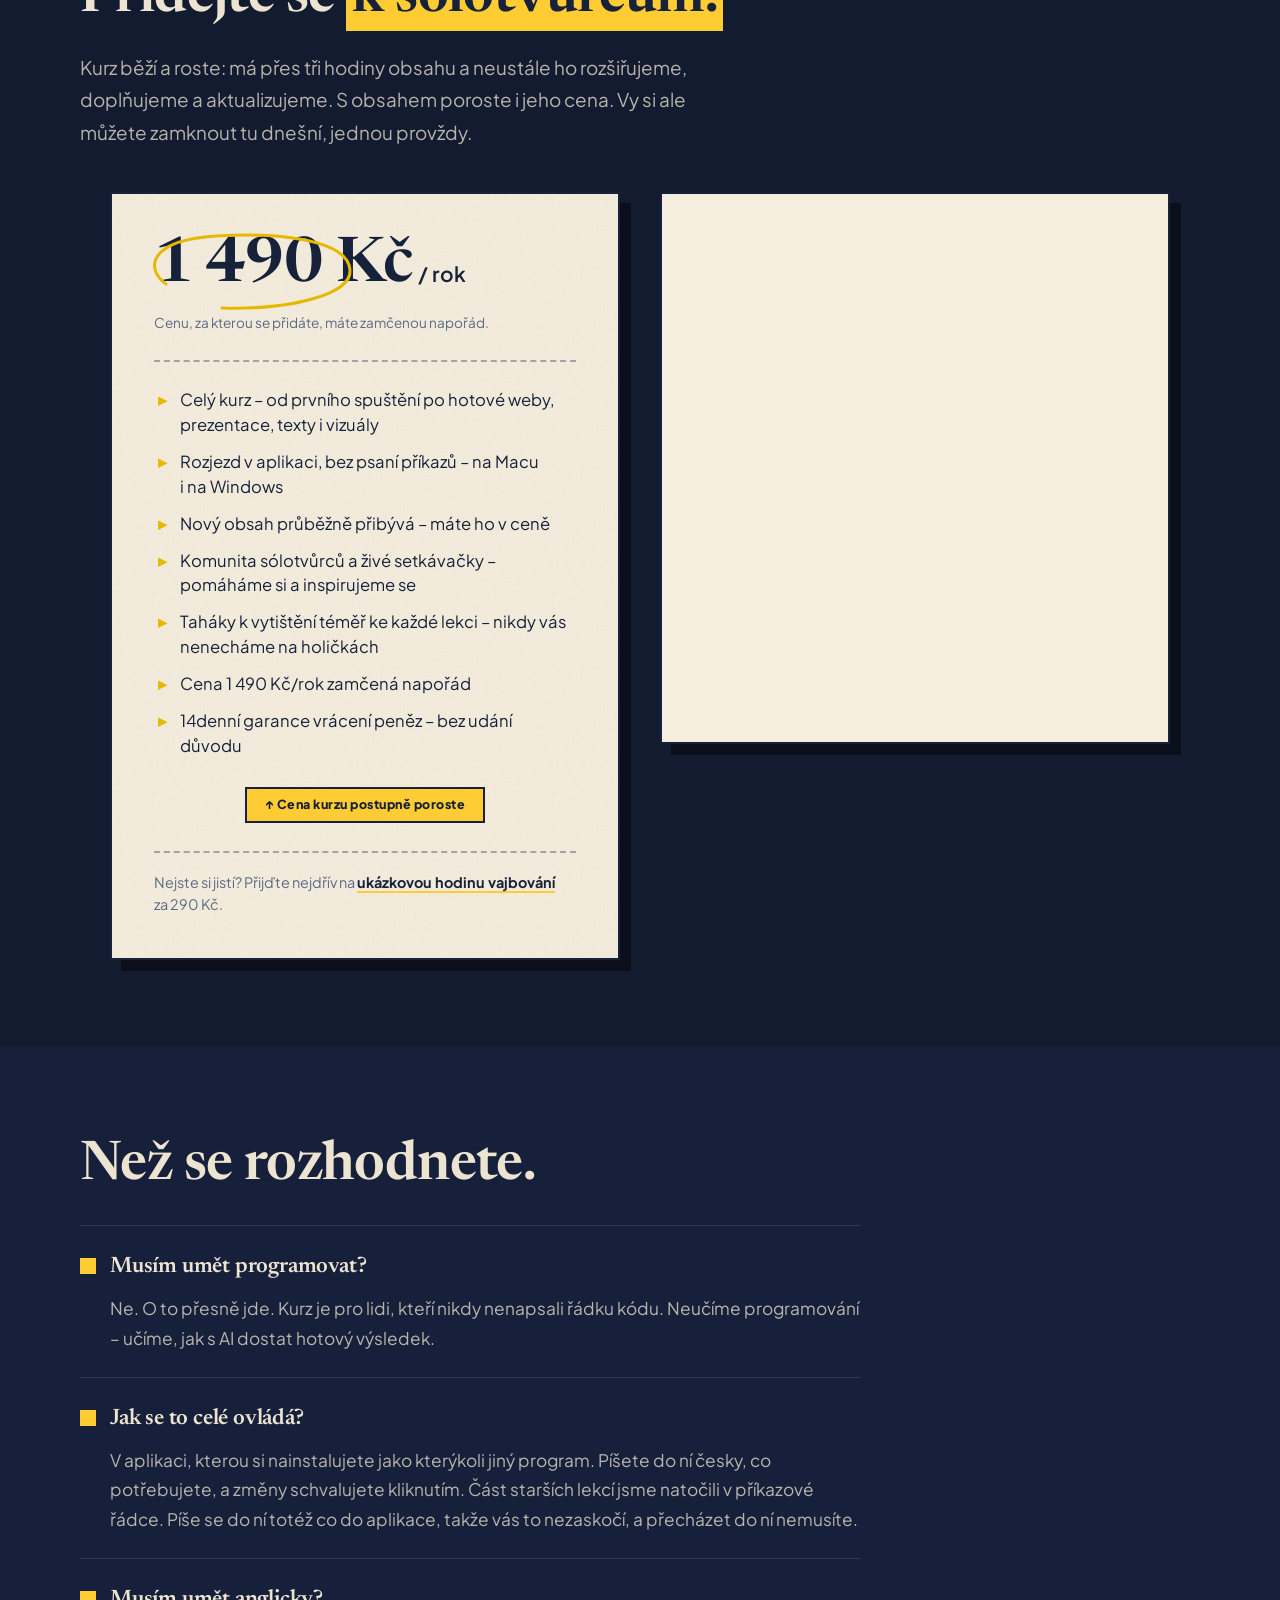
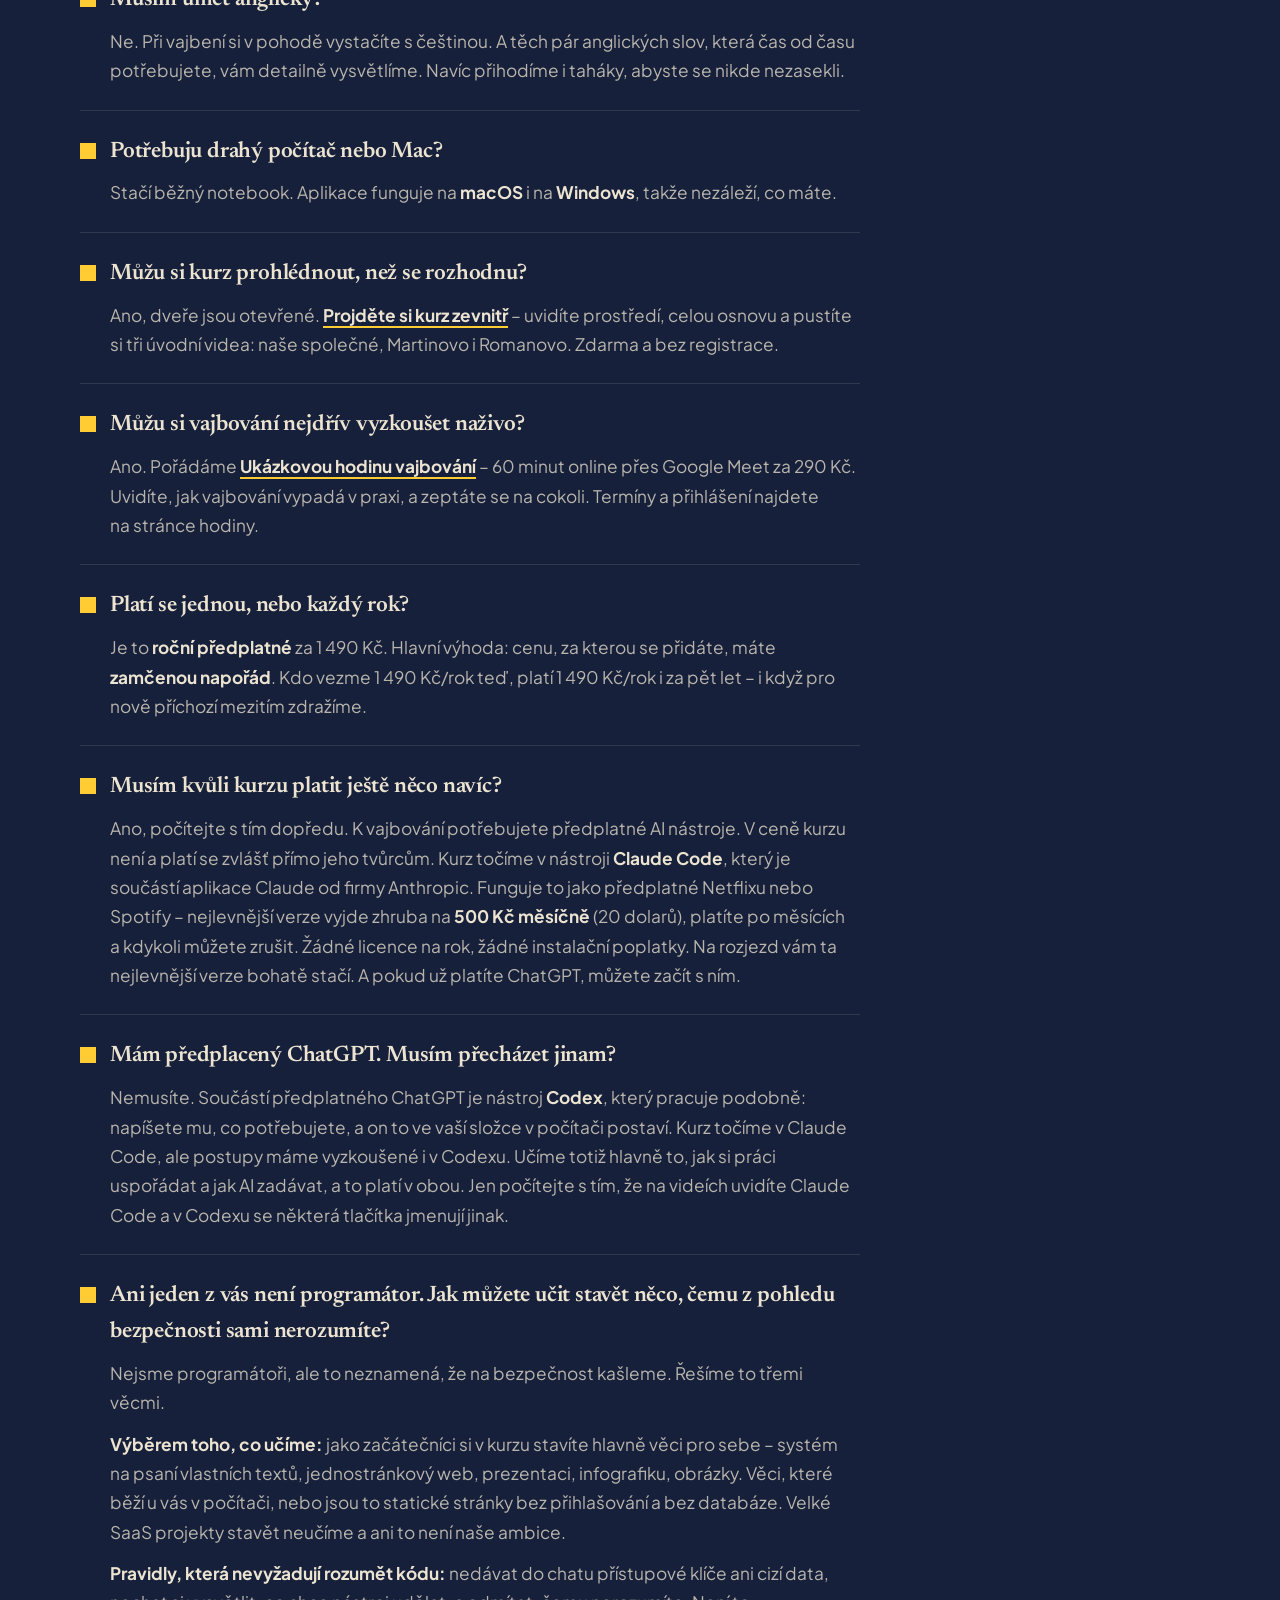
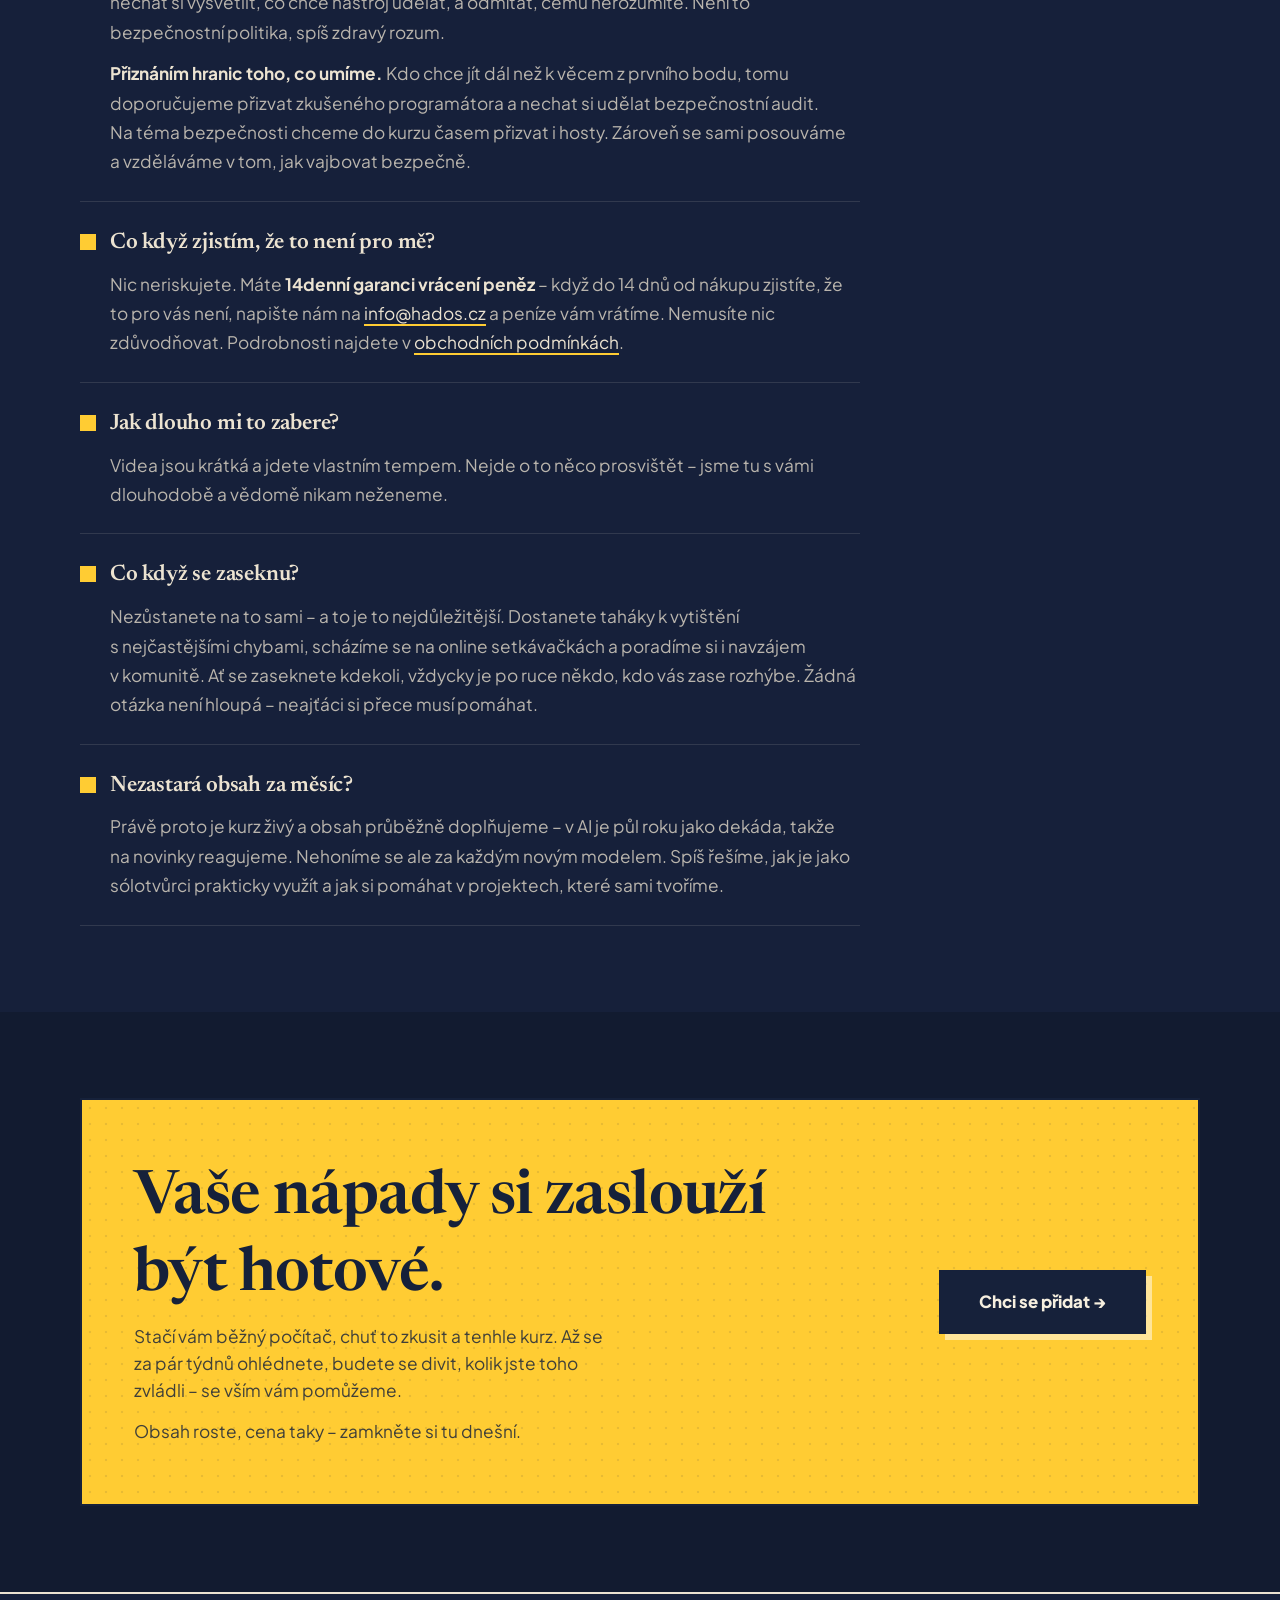
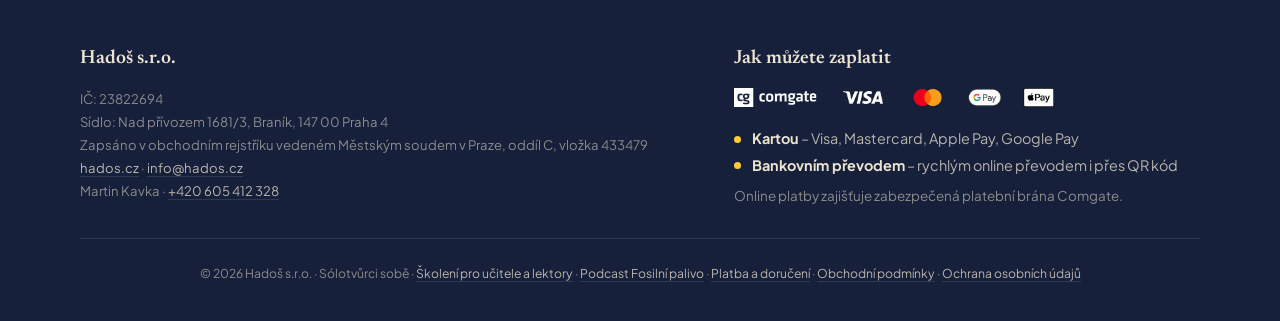
==== commit 36bf2d60: "Web bez terminálu, s Codexem: ukázka v okně aplikace, nové otázky ve FAQ Showreel má místo černého o" ====
--- a/index.html
+++ b/index.html
@@ -379,6 +379,45 @@
 
     /* nav do 760 px: bez žlutého CTA (je hned v heru), ať se logo s dvěma odkazy a přepínačem nezalamuje */
     @media (max-width: 760px) { .nav-cta { display: none; } }
+    /* PODCAST – Fosilní palivo (obálka + odkazy na aplikace vlevo, poslední díly s přehrávačem vpravo) */
+    .podcast-grid { display: grid; grid-template-columns: 300px 1fr; gap: 44px; align-items: start; }
+    @media (max-width: 820px) { .podcast-grid { grid-template-columns: 1fr; gap: 36px; } .podcast-cover, .podcast-apps { max-width: none; } }
+    .podcast-cover { display: block; width: 100%; max-width: 300px; height: auto; border: 2px solid var(--ink); box-shadow: 8px 8px 0 var(--shadow); }
+    .podcast-apps { display: flex; flex-direction: column; gap: 10px; margin-top: 32px; max-width: 300px; }
+    .podcast-apps a { display: flex; align-items: center; justify-content: space-between; gap: 12px; padding: 10px 16px; border: 2px solid var(--text); color: var(--text); font-weight: 700; font-size: .92rem; text-decoration: none; transition: background .15s, color .15s; }
+    .podcast-apps a::after { content: '→'; }
+    .podcast-apps a:hover { background: var(--text); color: var(--bg); }
+    .podcast-card { background: var(--paper); border: 2px solid var(--ink); box-shadow: 8px 8px 0 var(--shadow); color: var(--ink); padding: 30px 32px 30px; }
+    .podcast-card h3 { font-size: 1.6rem; font-weight: 600; margin-bottom: 6px; letter-spacing: -.3px; }
+    .fp-list { list-style: none; margin-bottom: 26px; }
+    .fp-ep { display: grid; grid-template-columns: 52px 1fr; gap: 18px; padding: 22px 0; border-bottom: 2px solid rgba(22,33,58,.15); }
+    .fp-play { width: 52px; height: 52px; background: var(--yellow); border: 2px solid var(--ink); box-shadow: 4px 4px 0 var(--ink); cursor: pointer; display: grid; place-items: center; color: var(--ink); padding: 0; transition: transform .12s, box-shadow .12s; }
+    .fp-play:hover { transform: translate(2px,2px); box-shadow: 2px 2px 0 var(--ink); }
+    .fp-play:disabled { opacity: .4; cursor: default; }
+    .fp-play svg { width: 20px; height: 20px; fill: currentColor; }
+    .fp-play .ic-pause, .fp-ep.is-playing .fp-play .ic-play { display: none; }
+    .fp-ep.is-playing .fp-play .ic-pause { display: block; }
+    .fp-meta { min-width: 0; }
+    .fp-kicker { font-size: .76rem; font-weight: 800; letter-spacing: 1.3px; text-transform: uppercase; color: var(--blue); margin-bottom: 6px; }
+    .fp-title { font-family: var(--disp); font-size: 1.35rem; font-weight: 600; line-height: 1.25; color: var(--ink); text-decoration: none; letter-spacing: -.2px; }
+    .fp-title:hover { color: var(--blue); }
+    .fp-excerpt { font-size: .92rem; color: var(--ink); opacity: .78; line-height: 1.6; margin: 8px 0 0; }
+    .fp-progress { display: none; align-items: center; gap: 12px; margin-top: 14px; }
+    .fp-ep.is-active .fp-progress { display: flex; }
+    .fp-bar { flex: 1; height: 12px; border: 2px solid var(--ink); background: var(--paper); cursor: pointer; position: relative; }
+    .fp-bar-fill { position: absolute; inset: 0; width: 0; background: var(--yellow); }
+    .fp-time { font-size: .76rem; font-weight: 700; font-variant-numeric: tabular-nums; color: var(--ink); opacity: .78; white-space: nowrap; }
+    .fp-status { font-size: .92rem; color: var(--ink); opacity: .78; padding: 14px 0 6px; }
+    .fp-status a { color: var(--ink); font-weight: 700; border-bottom: 2px solid var(--yellow); text-decoration: none; }
+    @media (max-width: 600px) {
+      .podcast-card { padding: 24px 20px; }
+      .fp-ep { grid-template-columns: 44px 1fr; gap: 14px; padding: 18px 0; }
+      .fp-play { width: 44px; height: 44px; }
+      .fp-title { font-size: 1.2rem; }
+    }
+    .fp-all { display: inline-block; background: transparent; color: var(--ink); border: 2px solid var(--ink); padding: 11px 20px; font-weight: 800; font-size: .92rem; text-decoration: none; transition: background .15s, color .15s; }
+    .fp-all:hover { background: var(--ink); color: var(--paper); }
+
     @media (max-width: 600px) {
       .hero { padding: 40px 5% 56px; }
       .section { padding: 60px 5%; }
@@ -480,14 +519,26 @@
     .mk-page .cols { display: grid; grid-template-columns: 1fr 1fr; gap: 10px; margin-top: 10px; }
     .mk-page .pgn { text-align: right; font-family: var(--mono); font-size: .5rem; color: #aab; margin-top: 8px; }
 
-    .mk-term { background: #0e1526; padding: 0; }
-    .mk-term .mk-bar { background: #1a2338; border-bottom: 1px solid #2a3752; }
-    .mk-term .mk-url { background: #0e1526; border-color: #2a3752; color: #8aa0c8; }
-    .mk-body { padding: 14px 16px 18px; font-family: var(--mono); font-size: .72rem; line-height: 1.65; color: #c7d3e8; min-height: 120px; }
-    .mk-body .u { color: #ffcc33; } .mk-body .u::before{ content: '> '; color: #5b7bf5; }
-    .mk-body .ok { color: #5eead4; } .mk-body .ok::before{ content: '✓ '; }
-    .mk-body .mut { color: #6b7a99; }
-    .mk-body .cur { display: inline-block; width: 7px; height: 13px; background: #ffcc33; vertical-align: -2px; animation: mkbl 1s steps(1) infinite; }
+    /* okno aplikace v showreelu: obecný chat, záměrně bez loga a bez vzhledu konkrétního nástroje
+       (kurz točíme v Claude Code, vyzkoušený je i v Codexu). Do 11/2026 tu byl mockup terminálu.
+       Pevné výšky vlákna i pole = okno při psaní a odeslání nemění výšku (žádné poskakování). */
+    .mk-app { background: #fbf8f1; }
+    .mk-chat { font-family: var(--body); font-size: .8rem; line-height: 1.5; color: #1c2333; }
+    .mk-thread { height: 172px; padding: 16px 16px 0; display: flex; flex-direction: column; gap: 10px; overflow: hidden; }
+    .mk-thread .u { align-self: flex-end; max-width: 88%; background: #16213a; color: #f6efdf; padding: 8px 13px; border-radius: 14px 14px 3px 14px; font-weight: 600; }
+    .mk-thread .u[hidden] { display: none; }
+    .mk-steps { display: flex; flex-direction: column; gap: 5px; }
+    .mk-steps .ok { position: relative; padding-left: 23px; color: #5b6478; }
+    .mk-steps .ok::before { content: '✓'; position: absolute; left: 0; top: 2px; width: 15px; height: 15px; border-radius: 50%; background: #d9f5e5; color: #0f8a4e; font-size: .6rem; font-weight: 800; display: grid; place-items: center; }
+    .mk-steps .mut { align-self: flex-start; margin-top: 4px; background: #fff; border: 1px solid #d8d0bd; padding: 8px 13px; border-radius: 14px 14px 14px 3px; font-weight: 600; }
+    .mk-input { display: flex; align-items: center; gap: 8px; margin: 10px 12px 12px; padding: 6px 6px 6px 14px; min-height: 42px; background: #fff; border: 2px solid #16213a; border-radius: 22px; }
+    .mk-field { flex: 1; min-width: 0; }
+    .mk-field .ph { display: none; color: #9a927f; }
+    #typed:empty ~ .ph { display: inline; }
+    .mk-field .cur { display: inline-block; width: 2px; height: 1.05em; background: #16213a; vertical-align: -2px; margin: 0 1px; animation: mkbl 1s steps(1) infinite; }
+    .mk-send { flex: none; width: 26px; height: 26px; border-radius: 50%; background: #ffcc33; border: 2px solid #16213a; color: #16213a; display: grid; place-items: center; font-size: .8rem; font-weight: 800; line-height: 1; }
+    /* úzké okno (mobil; dva sloupce těsně nad 860 px): zadání se láme na 2 řádky → rezerva předem */
+    @media (max-width: 480px), (min-width: 861px) and (max-width: 1040px) { .mk-input { min-height: 62px; } .mk-thread { height: 182px; } }
     @keyframes mkbl { 50%{ opacity: 0; } }
 
     .mk-edit { background: #fff; }
@@ -712,11 +763,14 @@
     <p class="lead" style="margin-bottom:8px;">Žádné programování. Napíšete nebo řeknete, co chcete&nbsp;– a&nbsp;ono to vznikne. Takhle to vypadá:</p>
     <div class="reel-wrap">
       <div class="reel" id="reel">
-        <div class="mk mk-term">
-          <div class="mk-bar"><i></i><i></i><i></i><span class="mk-url">~/muj-napad — claude</span></div>
-          <div class="mk-body">
-            <div class="u"><span id="typed"></span><span class="cur"></span></div>
-            <div id="steps"></div>
+        <div class="mk mk-app">
+          <div class="mk-bar"><i></i><i></i><i></i><span class="mk-url">Můj nápad</span></div>
+          <div class="mk-chat">
+            <div class="mk-thread">
+              <div class="u" id="sent" hidden></div>
+              <div class="mk-steps" id="steps"></div>
+            </div>
+            <div class="mk-input"><span class="mk-field"><span id="typed"></span><span class="cur"></span><span class="ph">Napište, co potřebujete…</span></span><span class="mk-send" aria-hidden="true">↑</span></div>
           </div>
         </div>
         <div class="reel-arr">→</div>
@@ -780,8 +834,8 @@
     <p class="lead" style="margin-bottom:44px;">Postupujeme od&nbsp;jednoduchého ke&nbsp;složitějšímu. Nejdřív vás bezpečně provedeme rozjezdem, pak teprve přijdou výstupy. Nikdo se neztratí.</p>
     <div class="steps">
       <div class="step"><div class="step-num">0</div><div><h3>Úvodní inspirace</h3><p>Prohlídka toho, co všechno s&nbsp;AI zvládnete – abyste hned věděli, kam to vede.</p></div></div>
-      <div class="step"><div class="step-num">1</div><div><h3>Zprovoznění</h3><p>Instalace a&nbsp;první spuštění, krok za&nbsp;krokem. Mac i&nbsp;Windows. Rozptýlíme strach z&nbsp;příkazové řádky: píšete jako v&nbsp;chatu a&nbsp;mačkáte Enter. Nic složitého, ukážeme.</p></div></div>
-      <div class="step"><div class="step-num">2</div><div><h3>Základní postup</h3><p>Projektová složka, CLAUDE.md jako mozek projektu, jak s&nbsp;AI mluvit, ať vás poslechne – a&nbsp;co dělat, když nedělá, co chcete.</p></div></div>
+      <div class="step"><div class="step-num">1</div><div><h3>Zprovoznění</h3><p>Stáhnete si aplikaci, přihlásíte se a&nbsp;vyberete složku, ve&nbsp;které chcete tvořit. Žádné příkazy: píšete česky jako v&nbsp;chatu. Točíme v&nbsp;Claude Code, postupy máme vyzkoušené i&nbsp;v&nbsp;Codexu od&nbsp;tvůrců ChatGPT.</p></div></div>
+      <div class="step"><div class="step-num">2</div><div><h3>Základní postup</h3><p>Projektová složka, soubor s&nbsp;pokyny jako mozek projektu, jak s&nbsp;AI mluvit, ať vás poslechne – a&nbsp;co dělat, když nedělá, co chcete.</p></div></div>
       <div class="step"><div class="step-num">3</div><div><h3>Různé výstupy v&nbsp;praxi</h3><p>Projdeme spolu hlavní věci, co s&nbsp;AI vytvoříte – texty, weby, obrázky, prezentace, dokumenty a&nbsp;další. U&nbsp;každé z&nbsp;nich si ukážeme konkrétní příklad krok za&nbsp;krokem – a&nbsp;uvidíte, že to zvládnete i&nbsp;sami.</p></div></div>
       <div class="step"><div class="step-num">4</div><div><h3>Pořád se rozrůstá</h3><p>Kurz se nezastaví – přibývají nové lekce, nápady i&nbsp;hromada inspirace, abyste mohli posunout vlastní projekty zas o&nbsp;kus dál.</p></div></div>
     </div>
@@ -822,6 +876,33 @@
   </div>
 </section>
 
+<!-- 04b PODCAST – Fosilní palivo (díly plní skript na konci stránky z hados.cz/api/podcast) -->
+<section class="section" id="podcast">
+  <div class="section-inner">
+    <h2>Co s&nbsp;námi dělá AI, <span class="mark">probíráme i&nbsp;nahlas.</span></h2>
+    <p class="lead" style="margin-bottom:46px;">Fosilní palivo je náš podcast. Dva fosilové u&nbsp;mikrofonu o&nbsp;tom, co dělá AI s&nbsp;prací, psaním i&nbsp;kariérou. Žádná teorie, jen to, co jsme si sami odzkoušeli.</p>
+
+    <div class="podcast-grid">
+      <div>
+        <img class="podcast-cover" src="fosilni-palivo.jpg" width="600" height="600" alt="Obálka podcastu Fosilní palivo s kreslenými portréty Romana Věžníka a Martina Kavky" loading="lazy" />
+        <div class="podcast-apps">
+          <a href="https://fosilnipalivo.substack.com/podcast" target="_blank" rel="noopener" data-umami-event="podcast-klik" data-umami-event-kam="substack">Substack</a>
+          <a href="https://podcasts.apple.com/cz/podcast/fosiln%C3%AD-palivo/id1770735186" target="_blank" rel="noopener" data-umami-event="podcast-klik" data-umami-event-kam="apple">Apple Podcasts</a>
+          <a href="https://open.spotify.com/show/3B25mwCPboBuDZR23FCgqK" target="_blank" rel="noopener" data-umami-event="podcast-klik" data-umami-event-kam="spotify">Spotify</a>
+          <a href="https://pocketcasts.com/podcast/fosiln%C3%AD-palivo/ac54bbb0-5e1f-013d-1b69-0eeab2591ccf" target="_blank" rel="noopener" data-umami-event="podcast-klik" data-umami-event-kam="pocketcasts">Pocket Casts</a>
+          <a href="https://api.substack.com/feed/podcast/3077724.rss" target="_blank" rel="noopener" data-umami-event="podcast-klik" data-umami-event-kam="rss">RSS</a>
+        </div>
+      </div>
+
+      <div class="podcast-card" id="fp" data-src="https://hados.cz/api/podcast">
+        <h3>Poslední díly</h3>
+        <ol class="fp-list" id="fp-list"><li class="fp-status">Načítám díly…</li></ol>
+        <a href="https://fosilnipalivo.substack.com/podcast" target="_blank" rel="noopener" class="fp-all" data-umami-event="podcast-klik" data-umami-event-kam="vsechny-dily">Všechny díly →</a>
+      </div>
+    </div>
+  </div>
+</section>
+
 <!-- 05 PŘEDPRODEJ -->
 <section class="section" id="predprodej">
   <div class="section-inner">
@@ -836,8 +917,8 @@
         </div>
         <p class="price-note">Cenu, za&nbsp;kterou se přidáte, máte zamčenou napořád.</p>
         <ul class="price-list">
-          <li>Celý kurz&nbsp;– od&nbsp;instalace po&nbsp;hotové weby, prezentace, texty i&nbsp;vizuály</li>
-          <li>Instalace krok za&nbsp;krokem pro&nbsp;Mac i&nbsp;Windows</li>
+          <li>Celý kurz&nbsp;– od&nbsp;prvního spuštění po&nbsp;hotové weby, prezentace, texty i&nbsp;vizuály</li>
+          <li>Rozjezd v&nbsp;aplikaci, bez psaní příkazů&nbsp;– na&nbsp;Macu i&nbsp;na&nbsp;Windows</li>
           <li>Nový obsah průběžně přibývá&nbsp;– máte ho v&nbsp;ceně</li>
           <li>Komunita sólotvůrců a&nbsp;živé setkávačky&nbsp;– pomáháme si a&nbsp;inspirujeme se</li>
           <li>Taháky k&nbsp;vytištění téměř ke&nbsp;každé lekci&nbsp;– nikdy vás nenecháme na&nbsp;holičkách</li>
@@ -861,12 +942,14 @@
     <h2>Než se rozhodnete.</h2>
     <div class="faq" style="margin-top:24px;">
       <div class="faq-item"><div class="faq-q"><span class="q"></span> Musím umět programovat?</div><p class="faq-a">Ne. O&nbsp;to přesně jde. Kurz je pro lidi, kteří nikdy nenapsali řádku kódu. Neučíme programování – učíme, jak s&nbsp;AI dostat hotový výsledek.</p></div>
+      <div class="faq-item"><div class="faq-q"><span class="q"></span> Jak se to celé ovládá?</div><p class="faq-a">V&nbsp;aplikaci, kterou si nainstalujete jako kterýkoli jiný program. Píšete do&nbsp;ní česky, co potřebujete, a&nbsp;změny schvalujete kliknutím. Část starších lekcí jsme natočili v&nbsp;příkazové řádce. Píše se do&nbsp;ní totéž co do&nbsp;aplikace, takže vás to nezaskočí, a&nbsp;přecházet do&nbsp;ní nemusíte.</p></div>
       <div class="faq-item"><div class="faq-q"><span class="q"></span> Musím umět anglicky?</div><p class="faq-a">Ne. Při vajbení si v&nbsp;pohodě vystačíte s&nbsp;češtinou. A&nbsp;těch pár anglických slov, která čas od&nbsp;času potřebujete, vám detailně vysvětlíme. Navíc přihodíme i&nbsp;taháky, abyste se nikde nezasekli.</p></div>
-      <div class="faq-item"><div class="faq-q"><span class="q"></span> Potřebuju drahý počítač nebo Mac?</div><p class="faq-a">Stačí běžný notebook. Instalaci ukazujeme zvlášť pro <strong>macOS</strong> i&nbsp;<strong>Windows</strong>, takže nezáleží, co máte.</p></div>
+      <div class="faq-item"><div class="faq-q"><span class="q"></span> Potřebuju drahý počítač nebo Mac?</div><p class="faq-a">Stačí běžný notebook. Aplikace funguje na&nbsp;<strong>macOS</strong> i&nbsp;na&nbsp;<strong>Windows</strong>, takže nezáleží, co máte.</p></div>
       <div class="faq-item"><div class="faq-q"><span class="q"></span> Můžu si kurz prohlédnout, než se rozhodnu?</div><p class="faq-a">Ano, dveře jsou otevřené. <a href="https://naveromag.cz/kurzy/ai-pro-solotvurce?preview=1" target="_blank" rel="noopener"><strong>Projděte si kurz zevnitř</strong></a>&nbsp;– uvidíte prostředí, celou osnovu a&nbsp;pustíte si tři úvodní videa: naše společné, Martinovo i&nbsp;Romanovo. Zdarma a&nbsp;bez registrace.</p></div>
       <div class="faq-item"><div class="faq-q"><span class="q"></span> Můžu si vajbování nejdřív vyzkoušet naživo?</div><p class="faq-a">Ano. Pořádáme <a href="/ukazkova-hodina" data-umami-event="cta-klik" data-umami-event-misto="faq-ukazkova-hodina"><strong>Ukázkovou hodinu vajbování</strong></a>&nbsp;– 60&nbsp;minut online přes Google Meet za&nbsp;290&nbsp;Kč. Uvidíte, jak vajbování vypadá v&nbsp;praxi, a&nbsp;zeptáte se na&nbsp;cokoli. Termíny a&nbsp;přihlášení najdete na&nbsp;stránce hodiny.</p></div>
       <div class="faq-item"><div class="faq-q"><span class="q"></span> Platí se jednou, nebo každý rok?</div><p class="faq-a">Je to <strong>roční předplatné</strong> za&nbsp;1&nbsp;490&nbsp;Kč. Hlavní výhoda: cenu, za&nbsp;kterou se přidáte, máte <strong>zamčenou napořád</strong>. Kdo vezme 1&nbsp;490&nbsp;Kč/rok teď, platí 1&nbsp;490&nbsp;Kč/rok i&nbsp;za&nbsp;pět let&nbsp;– i&nbsp;když pro nově příchozí mezitím zdražíme.</p></div>
-      <div class="faq-item"><div class="faq-q"><span class="q"></span> Musím kvůli kurzu platit ještě něco navíc?</div><p class="faq-a">Ano, počítejte s&nbsp;tím dopředu. Kurz vás naučí používat nástroj <strong>Claude Code</strong>&nbsp;– ten ale není v&nbsp;ceně kurzu a&nbsp;platí se zvlášť přímo jeho tvůrcům (firma Anthropic). Dobrá zpráva: je to jednoduché a&nbsp;levné. Funguje to jako předplatné Netflixu nebo Spotify&nbsp;– nejlevnější verze vyjde zhruba na&nbsp;<strong>500&nbsp;Kč měsíčně</strong> (20&nbsp;dolarů), platíte po&nbsp;měsících a&nbsp;kdykoli můžete zrušit. Žádné licence na&nbsp;rok, žádné instalační poplatky. Na&nbsp;rozjezd vám ta nejlevnější verze bohatě stačí.</p></div>
+      <div class="faq-item"><div class="faq-q"><span class="q"></span> Musím kvůli kurzu platit ještě něco navíc?</div><p class="faq-a">Ano, počítejte s&nbsp;tím dopředu. K&nbsp;vajbování potřebujete předplatné AI nástroje. V&nbsp;ceně kurzu není a&nbsp;platí se zvlášť přímo jeho tvůrcům. Kurz točíme v&nbsp;nástroji <strong>Claude Code</strong>, který je součástí aplikace Claude od&nbsp;firmy Anthropic. Funguje to jako předplatné Netflixu nebo Spotify&nbsp;– nejlevnější verze vyjde zhruba na&nbsp;<strong>500&nbsp;Kč měsíčně</strong> (20&nbsp;dolarů), platíte po&nbsp;měsících a&nbsp;kdykoli můžete zrušit. Žádné licence na&nbsp;rok, žádné instalační poplatky. Na&nbsp;rozjezd vám ta nejlevnější verze bohatě stačí. A&nbsp;pokud už platíte ChatGPT, můžete začít s&nbsp;ním.</p></div>
+      <div class="faq-item"><div class="faq-q"><span class="q"></span> Mám předplacený ChatGPT. Musím přecházet jinam?</div><p class="faq-a">Nemusíte. Součástí předplatného ChatGPT je nástroj <strong>Codex</strong>, který pracuje podobně: napíšete mu, co potřebujete, a&nbsp;on to ve&nbsp;vaší složce v&nbsp;počítači postaví. Kurz točíme v&nbsp;Claude Code, ale postupy máme vyzkoušené i&nbsp;v&nbsp;Codexu. Učíme totiž hlavně to, jak si práci uspořádat a&nbsp;jak AI zadávat, a&nbsp;to platí v&nbsp;obou. Jen počítejte s&nbsp;tím, že na&nbsp;videích uvidíte Claude Code a&nbsp;v&nbsp;Codexu se některá tlačítka jmenují jinak.</p></div>
       <div class="faq-item"><div class="faq-q"><span class="q"></span> Ani jeden z&nbsp;vás není programátor. Jak můžete učit stavět něco, čemu z&nbsp;pohledu bezpečnosti sami nerozumíte?</div><p class="faq-a">Nejsme programátoři, ale to neznamená, že na&nbsp;bezpečnost kašleme. Řešíme to třemi věcmi.</p><p class="faq-a"><strong>Výběrem toho, co učíme:</strong> jako začátečníci si v&nbsp;kurzu stavíte hlavně věci pro sebe&nbsp;– systém na&nbsp;psaní vlastních textů, jednostránkový web, prezentaci, infografiku, obrázky. Věci, které běží u&nbsp;vás v&nbsp;počítači, nebo jsou to statické stránky bez přihlašování a&nbsp;bez databáze. Velké SaaS projekty stavět neučíme a&nbsp;ani to není naše ambice.</p><p class="faq-a"><strong>Pravidly, která nevyžadují rozumět kódu:</strong> nedávat do&nbsp;chatu přístupové klíče ani cizí data, nechat si vysvětlit, co chce nástroj udělat, a&nbsp;odmítat, čemu nerozumíte. Není to bezpečnostní politika, spíš zdravý rozum.</p><p class="faq-a"><strong>Přiznáním hranic toho, co umíme.</strong> Kdo chce jít dál než k&nbsp;věcem z&nbsp;prvního bodu, tomu doporučujeme přizvat zkušeného programátora a&nbsp;nechat si udělat bezpečnostní audit. Na&nbsp;téma bezpečnosti chceme do&nbsp;kurzu časem přizvat i&nbsp;hosty. Zároveň se sami posouváme a&nbsp;vzděláváme v&nbsp;tom, jak vajbovat bezpečně.</p></div>
       <div class="faq-item"><div class="faq-q"><span class="q"></span> Co když zjistím, že to není pro mě?</div><p class="faq-a">Nic neriskujete. Máte <strong>14denní garanci vrácení peněz</strong>&nbsp;– když do&nbsp;14 dnů od&nbsp;nákupu zjistíte, že to pro vás není, napište nám na&nbsp;<a href="mailto:info@hados.cz">info@hados.cz</a> a&nbsp;peníze vám vrátíme. Nemusíte nic zdůvodňovat. Podrobnosti najdete v&nbsp;<a href="vop.html">obchodních podmínkách</a>.</p></div>
       <div class="faq-item"><div class="faq-q"><span class="q"></span> Jak dlouho mi to zabere?</div><p class="faq-a">Videa jsou krátká a&nbsp;jdete vlastním tempem. Nejde o&nbsp;to něco prosvištět&nbsp;– jsme tu s&nbsp;vámi dlouhodobě a&nbsp;vědomě nikam neženeme.</p></div>
@@ -908,7 +991,7 @@
       <p class="pay-foot">Online platby zajišťuje zabezpečená platební brána&nbsp;Comgate.</p>
     </div>
   </div>
-  <div class="footer-meta">© 2026 Hadoš s.r.o. · Sólotvůrci sobě · <a href="/ucitele-lektori">Školení pro učitele a&nbsp;lektory</a> · <a href="platba.html">Platba a&nbsp;doručení</a> · <a href="vop.html">Obchodní podmínky</a> · <a href="zasady-osobnich-udaju.html">Ochrana osobních údajů</a></div>
+  <div class="footer-meta">© 2026 Hadoš s.r.o. · Sólotvůrci sobě · <a href="/ucitele-lektori">Školení pro učitele a&nbsp;lektory</a> · <a href="https://fosilnipalivo.substack.com" target="_blank" rel="noopener">Podcast Fosilní palivo</a> · <a href="platba.html">Platba a&nbsp;doručení</a> · <a href="vop.html">Obchodní podmínky</a> · <a href="zasady-osobnich-udaju.html">Ochrana osobních údajů</a></div>
 </footer>
 
 <!-- MOCKUPY pro showreel a seznam s náhledem (ilustrační – nahradí reálné screenshoty) -->
@@ -1029,7 +1112,10 @@
   ];
   var typed=document.getElementById('typed');
   var steps=document.getElementById('steps');
+  var sent=document.getElementById('sent');
   var out=document.getElementById('reel-out');
+  /* zadání se píše do pole dole; „odesláním" se přesune jako zpráva do vlákna */
+  function send(r){ sent.textContent=r.wish; sent.hidden=false; typed.textContent=''; }
   var dotsWrap=document.getElementById('reel-dots');
   var paused=false, runId=0;
 
@@ -1065,22 +1151,24 @@
   function play(i){
     var id=++runId, r=REEL[i];
     Array.prototype.forEach.call(dotsWrap.children,function(d,di){ d.classList.toggle('on',di===i); });
-    typed.textContent=''; steps.innerHTML='';
+    typed.textContent=''; steps.innerHTML=''; sent.hidden=true; sent.textContent='';
     out.innerHTML='<div class="reel-ph">… vzniká</div>';
 
     if(reduce){
-      typed.textContent=r.wish;
+      send(r);
       r.steps.forEach(function(s){ var l=document.createElement('div'); l.className='ok'; l.textContent=s; steps.appendChild(l); });
       var m=document.createElement('div'); m.className='mut'; m.textContent=r.done; steps.appendChild(m);
       show(i); var mk=out.querySelector('.mk'); if(mk) mk.classList.add('on');
       delay(5000,function(){ play((i+1)%REEL.length); },id);
       return;
     }
-    var ci=0;
+    var ci=0, hold=0;
     (function type(){
       if(id!==runId) return;
       if(paused){ setTimeout(type,150); return; }
       if(ci<r.wish.length){ typed.textContent+=r.wish.charAt(ci++); setTimeout(type,22); return; }
+      if(hold++<12){ setTimeout(type,22); return; } /* krátká pauza před odesláním */
+      send(r);
       var si=0;
       (function step(){
         if(id!==runId) return;
@@ -1102,7 +1190,7 @@
   function showInstant(i){
     var id=++runId, r=REEL[i];
     Array.prototype.forEach.call(dotsWrap.children,function(d,di){ d.classList.toggle('on',di===i); });
-    typed.textContent=r.wish; steps.innerHTML='';
+    send(r); steps.innerHTML='';
     r.steps.forEach(function(s){ var l=document.createElement('div'); l.className='ok'; l.textContent=s; steps.appendChild(l); });
     var m=document.createElement('div'); m.className='mut'; m.textContent=r.done; steps.appendChild(m);
     show(i); var mk=out.querySelector('.mk'); if(mk) mk.classList.add('on');
@@ -1216,5 +1304,67 @@
   })();
 </script>
 
+<!-- Přehrávač podcastu: načte poslední díly z JSON (data-src na #fp) a hraje je jedním <audio> bez cizích iframů. -->
+<script>
+(function () {
+  var box = document.getElementById('fp'); if (!box || !window.fetch) return;
+  var list = document.getElementById('fp-list');
+  var src = /^(localhost|127\.0\.0\.1)$/.test(location.hostname) ? '/api/podcast' : box.getAttribute('data-src'); // lokální náhled přes wrangler z rootu repa hados
+  var audio = new Audio(); audio.preload = 'none';
+  var active = null;
+  function fmt(s) { s = Math.max(0, Math.round(s || 0)); var h = Math.floor(s / 3600), m = Math.floor(s % 3600 / 60), x = s % 60; return (h ? h + ':' + String(m).padStart(2, '0') : m) + ':' + String(x).padStart(2, '0'); }
+  function czDate(iso) { if (!iso) return ''; var p = iso.split('-'); return +p[2] + '. ' + +p[1] + '. ' + p[0]; }
+  function fail() { list.innerHTML = '<li class="fp-status">Díly se teď nepodařilo načíst. Poslechněte si je <a href="https://fosilnipalivo.substack.com/podcast" target="_blank" rel="noopener">na Substacku</a>.</li>'; }
+  fetch(src).then(function (r) { if (!r.ok) throw new Error(r.status); return r.json(); }).then(render).catch(fail);
+
+  function render(data) {
+    if (!data.episodes || !data.episodes.length) return fail();
+    list.innerHTML = '';
+    data.episodes.forEach(function (ep) {
+      var li = document.createElement('li'); li.className = 'fp-ep';
+      var mins = ep.duration ? Math.round(ep.duration / 60) + ' min' : '';
+      li.innerHTML =
+        '<button class="fp-play" type="button" aria-label="Přehrát díl"' + (ep.audio ? '' : ' disabled') + ' data-umami-event="podcast-play">' +
+          '<svg class="ic-play" viewBox="0 0 20 20" aria-hidden="true"><path d="M5 3l12 7-12 7z"/></svg>' +
+          '<svg class="ic-pause" viewBox="0 0 20 20" aria-hidden="true"><path d="M4 3h4v14H4zM12 3h4v14h-4z"/></svg></button>' +
+        '<div class="fp-meta">' +
+          '<div class="fp-kicker">' + czDate(ep.date) + (mins ? ' · ' + mins : '') + '</div>' +
+          '<a class="fp-title" target="_blank" rel="noopener"></a>' +
+          '<p class="fp-excerpt"></p>' +
+          '<div class="fp-progress"><div class="fp-bar" role="slider" aria-label="Pozice v dílu"><div class="fp-bar-fill"></div></div><span class="fp-time">0:00 / ' + fmt(ep.duration) + '</span></div>' +
+        '</div>';
+      var a = li.querySelector('.fp-title'); a.textContent = ep.title; a.href = ep.link;
+      li.querySelector('.fp-excerpt').textContent = ep.excerpt || '';
+      li.querySelector('.fp-play').addEventListener('click', function () { toggle(li, ep); });
+      li.querySelector('.fp-bar').addEventListener('click', function (e) {
+        if (active !== li || !audio.duration) return;
+        var r = this.getBoundingClientRect(); audio.currentTime = audio.duration * (e.clientX - r.left) / r.width;
+      });
+      list.appendChild(li);
+    });
+  }
+  function toggle(li, ep) {
+    if (active === li) { if (audio.paused) audio.play(); else audio.pause(); return; }
+    if (active) active.classList.remove('is-playing', 'is-active');
+    active = li; li.classList.add('is-active');
+    audio.src = ep.audio; audio.play();
+  }
+  audio.addEventListener('play', function () { if (active) active.classList.add('is-playing'); });
+  audio.addEventListener('pause', function () { if (active) active.classList.remove('is-playing'); });
+  audio.addEventListener('ended', function () { if (active) active.classList.remove('is-playing'); });
+  audio.addEventListener('timeupdate', function () {
+    if (!active) return;
+    var d = audio.duration || 0, t = audio.currentTime || 0;
+    active.querySelector('.fp-bar-fill').style.width = d ? (t / d * 100) + '%' : '0';
+    active.querySelector('.fp-time').textContent = fmt(t) + ' / ' + fmt(d);
+  });
+  audio.addEventListener('error', function () {
+    if (!active) return;
+    active.classList.remove('is-playing');
+    active.querySelector('.fp-time').textContent = 'Přehrávání selhalo, otevřete díl přes název.';
+  });
+})();
+</script>
+
 </body>
 </html>
